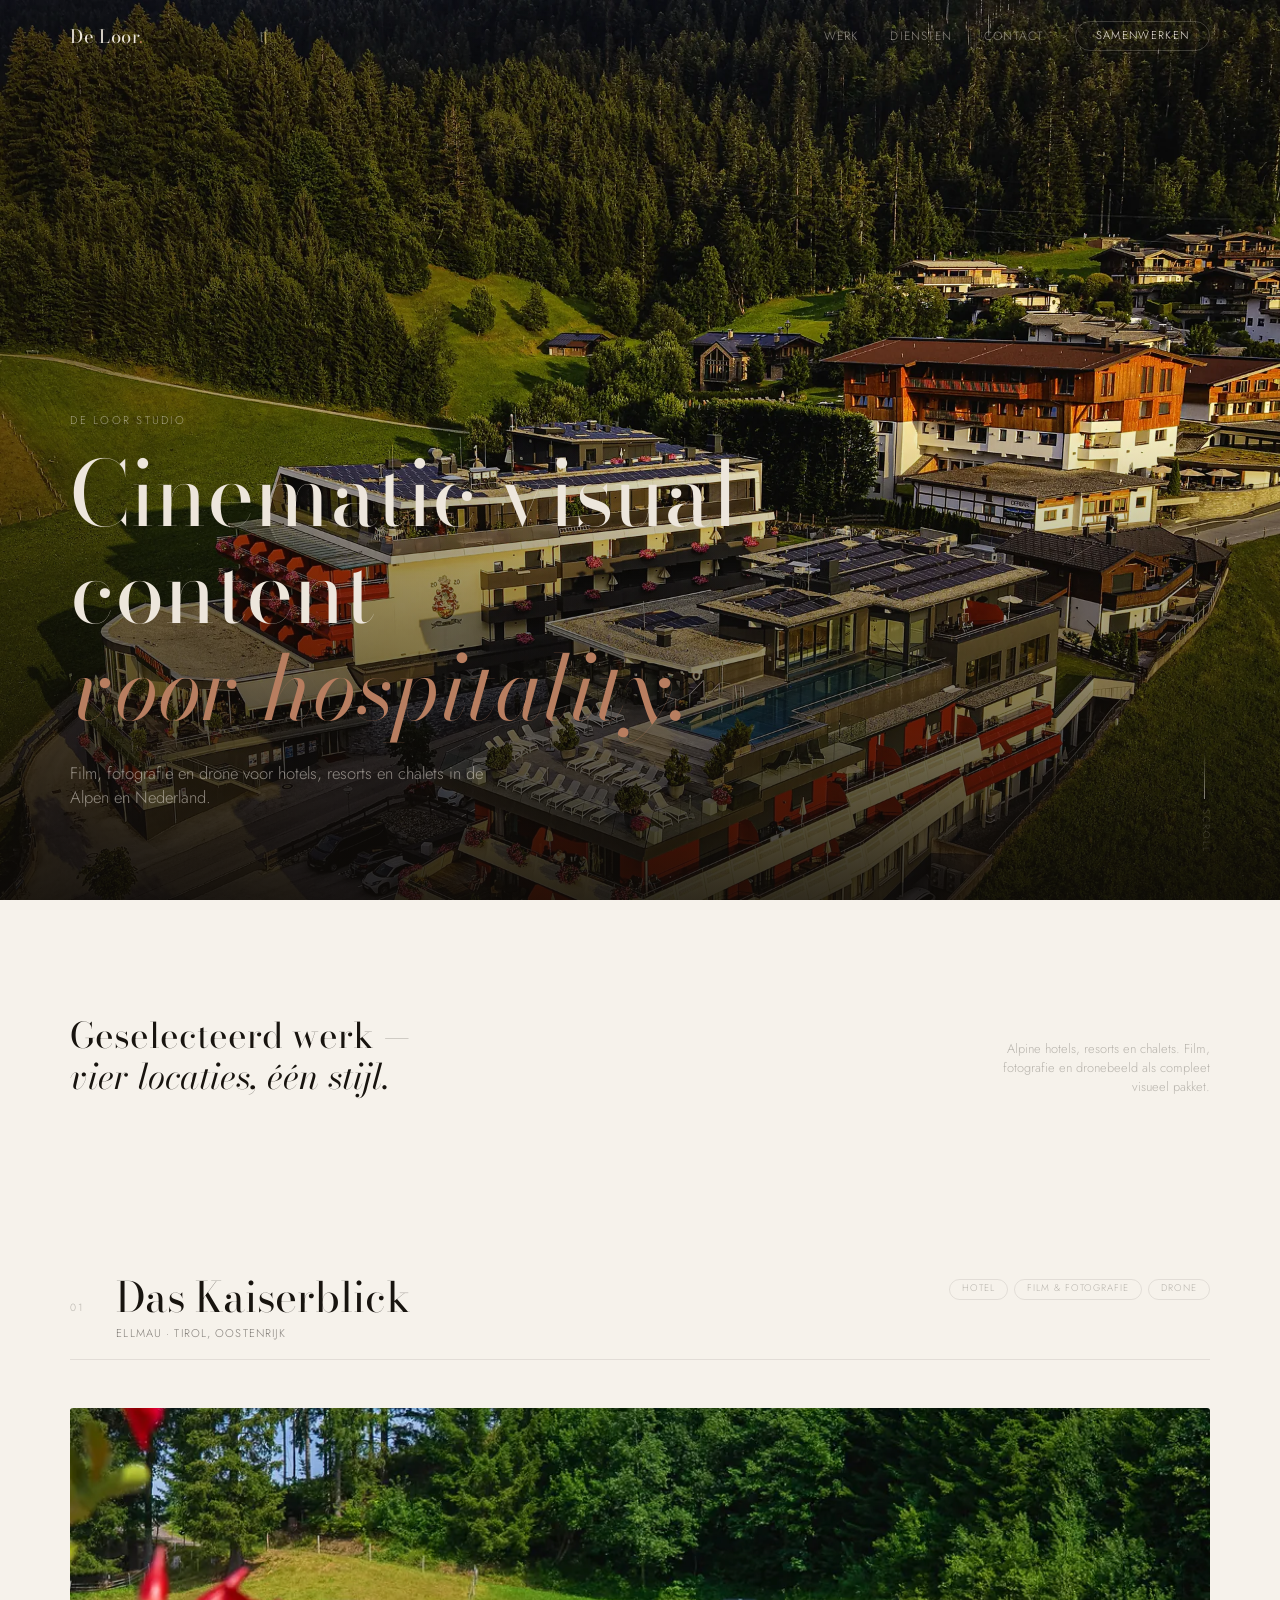
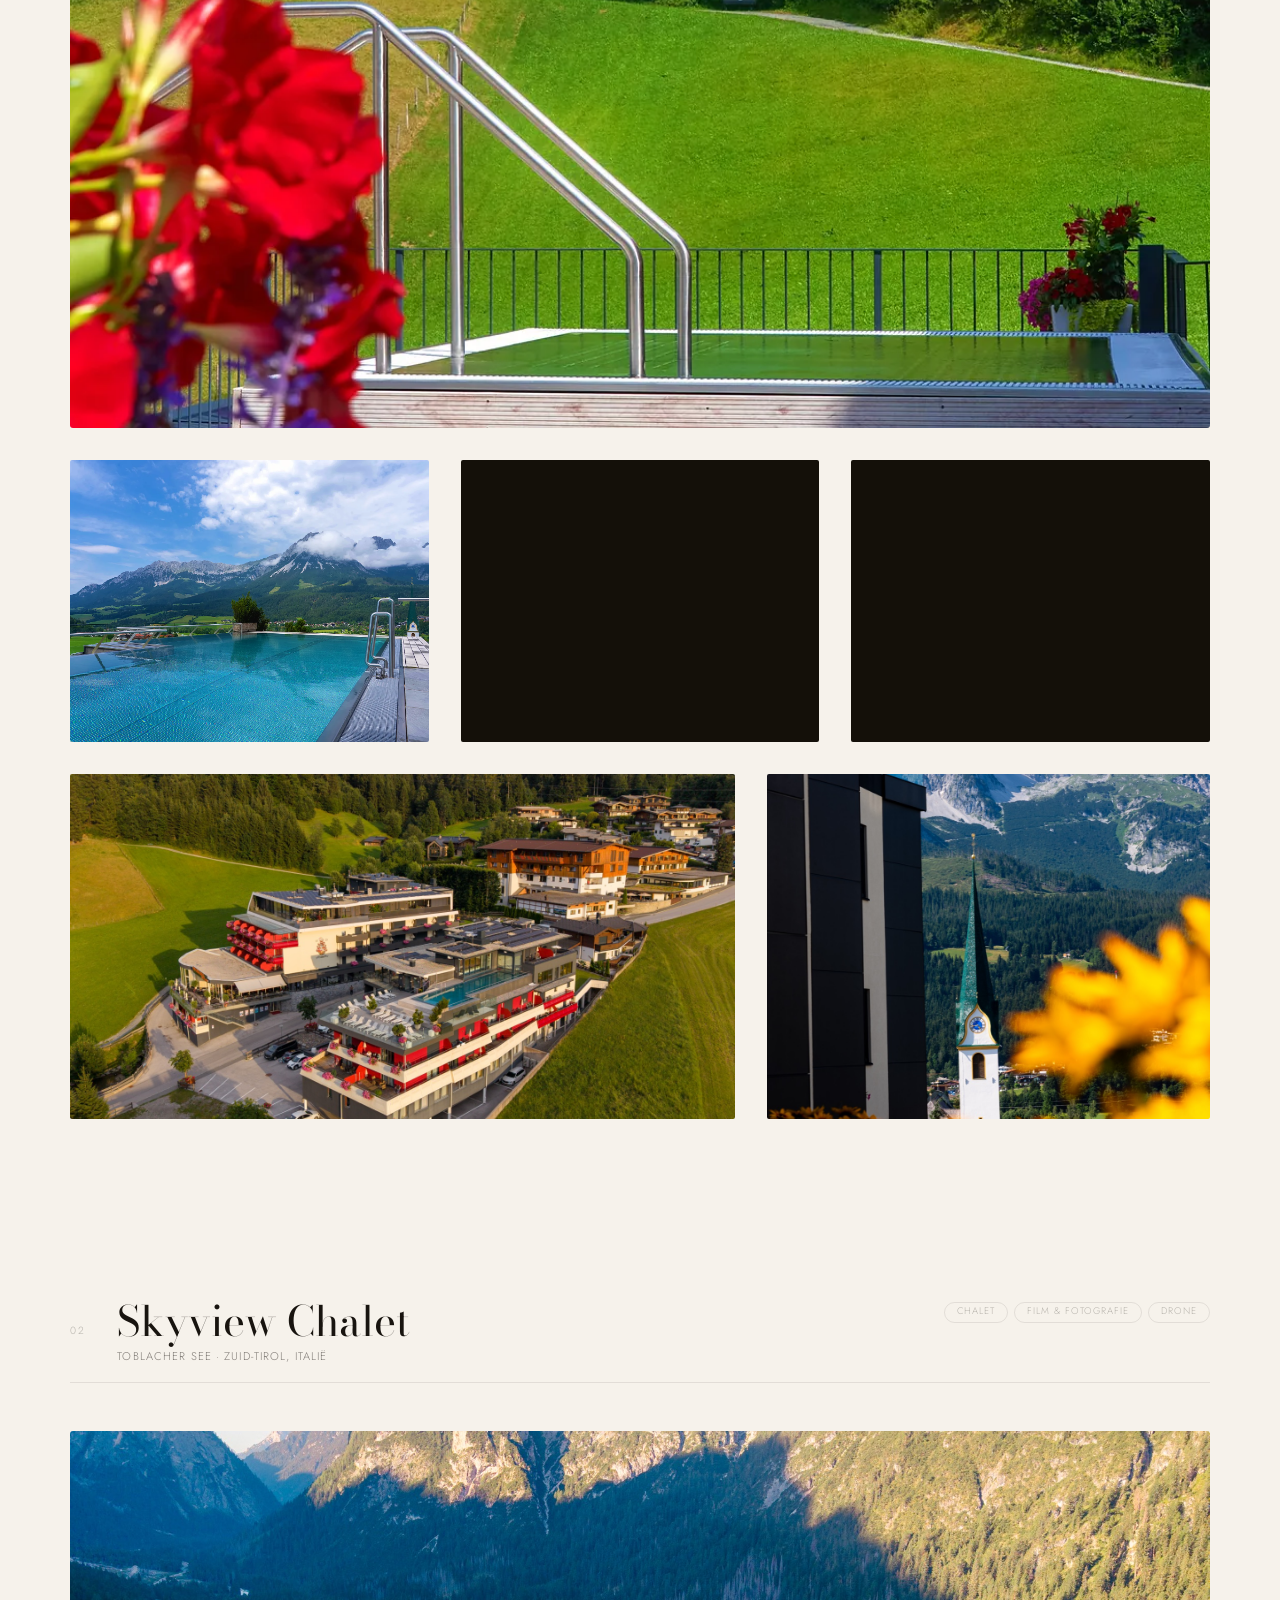
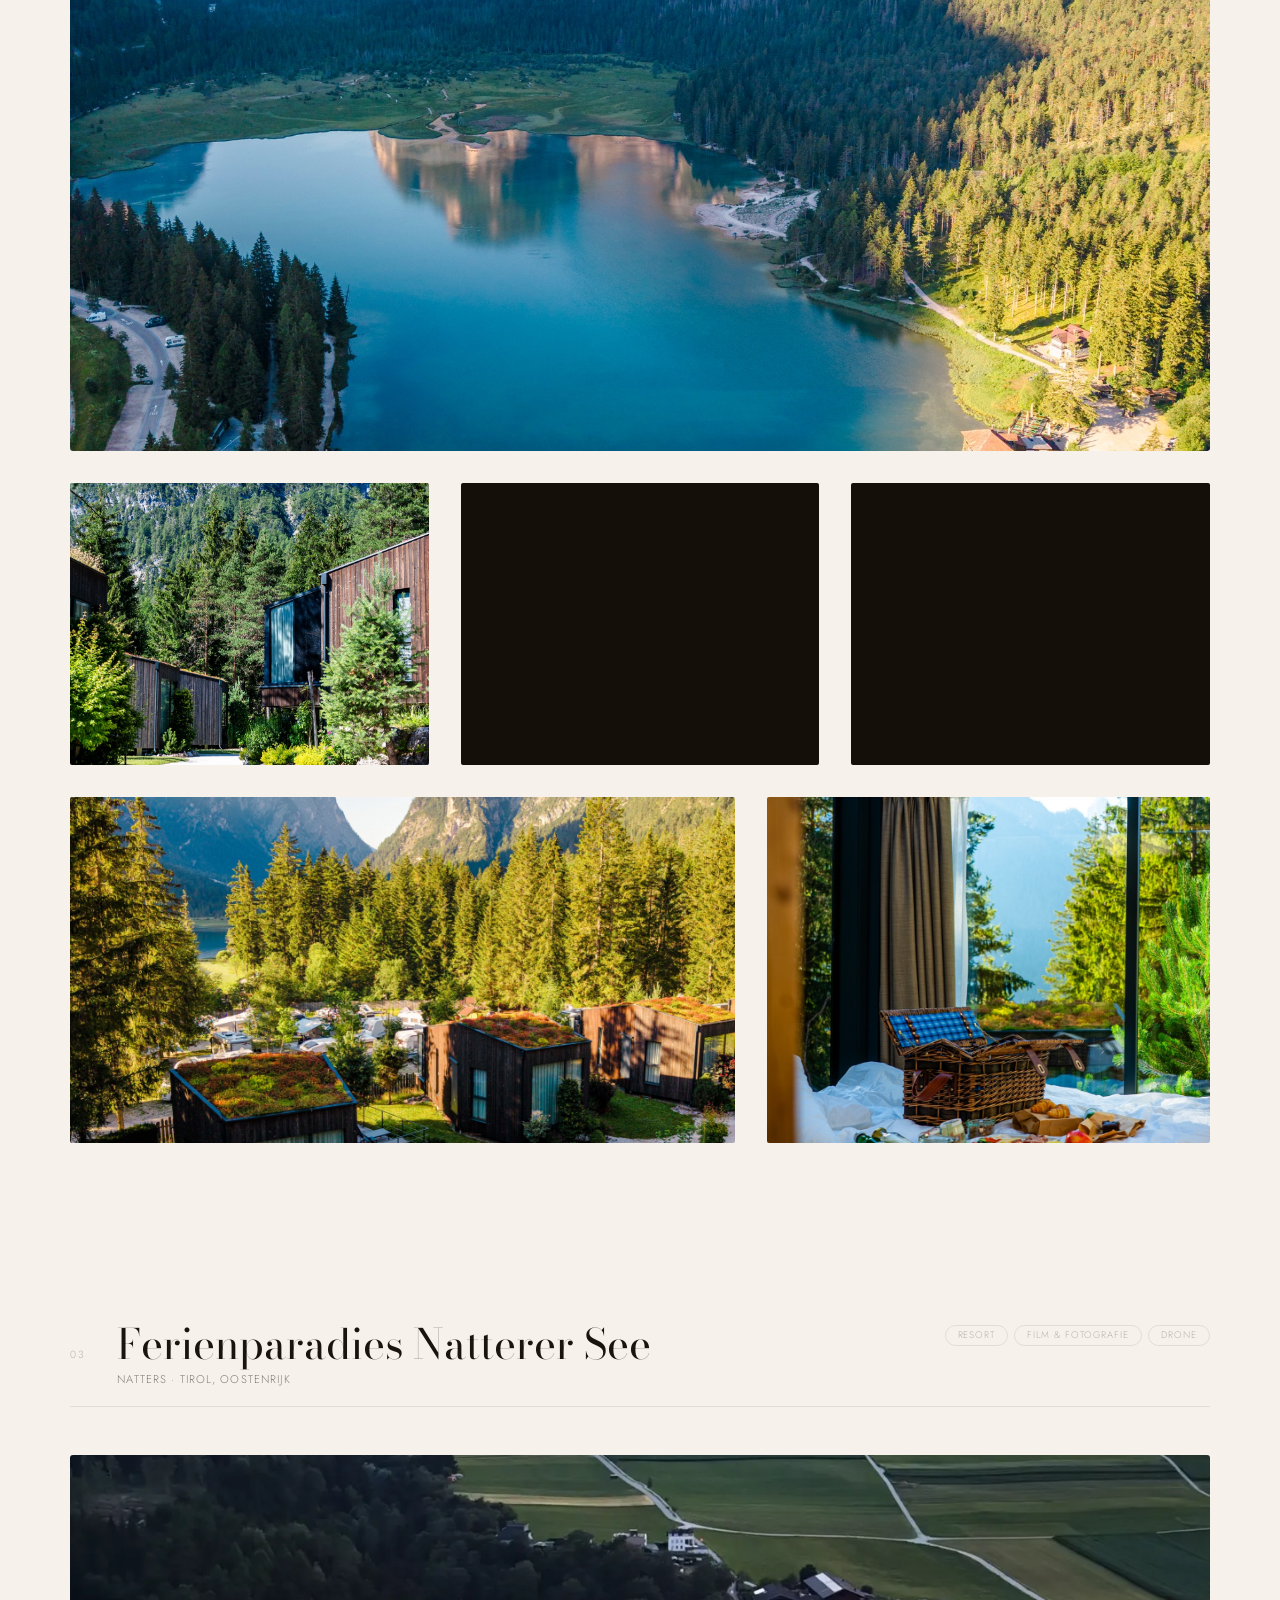
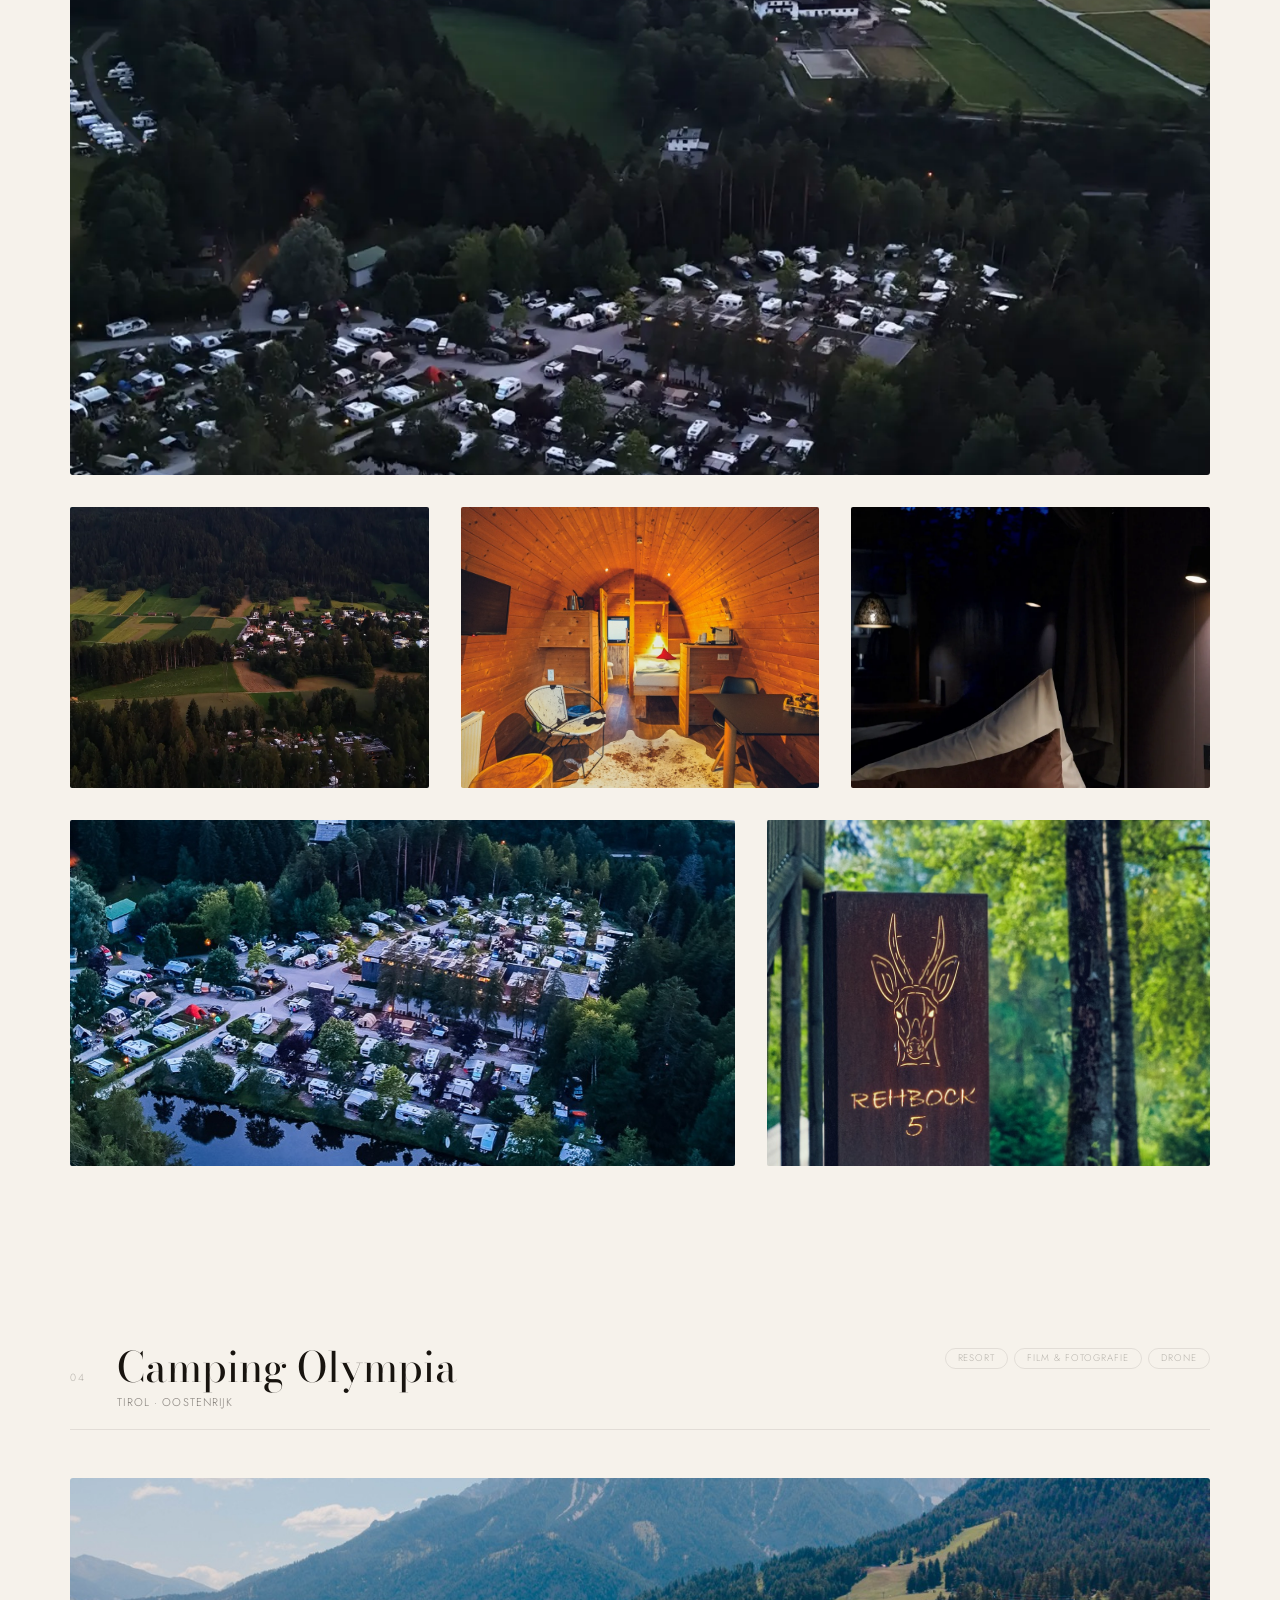
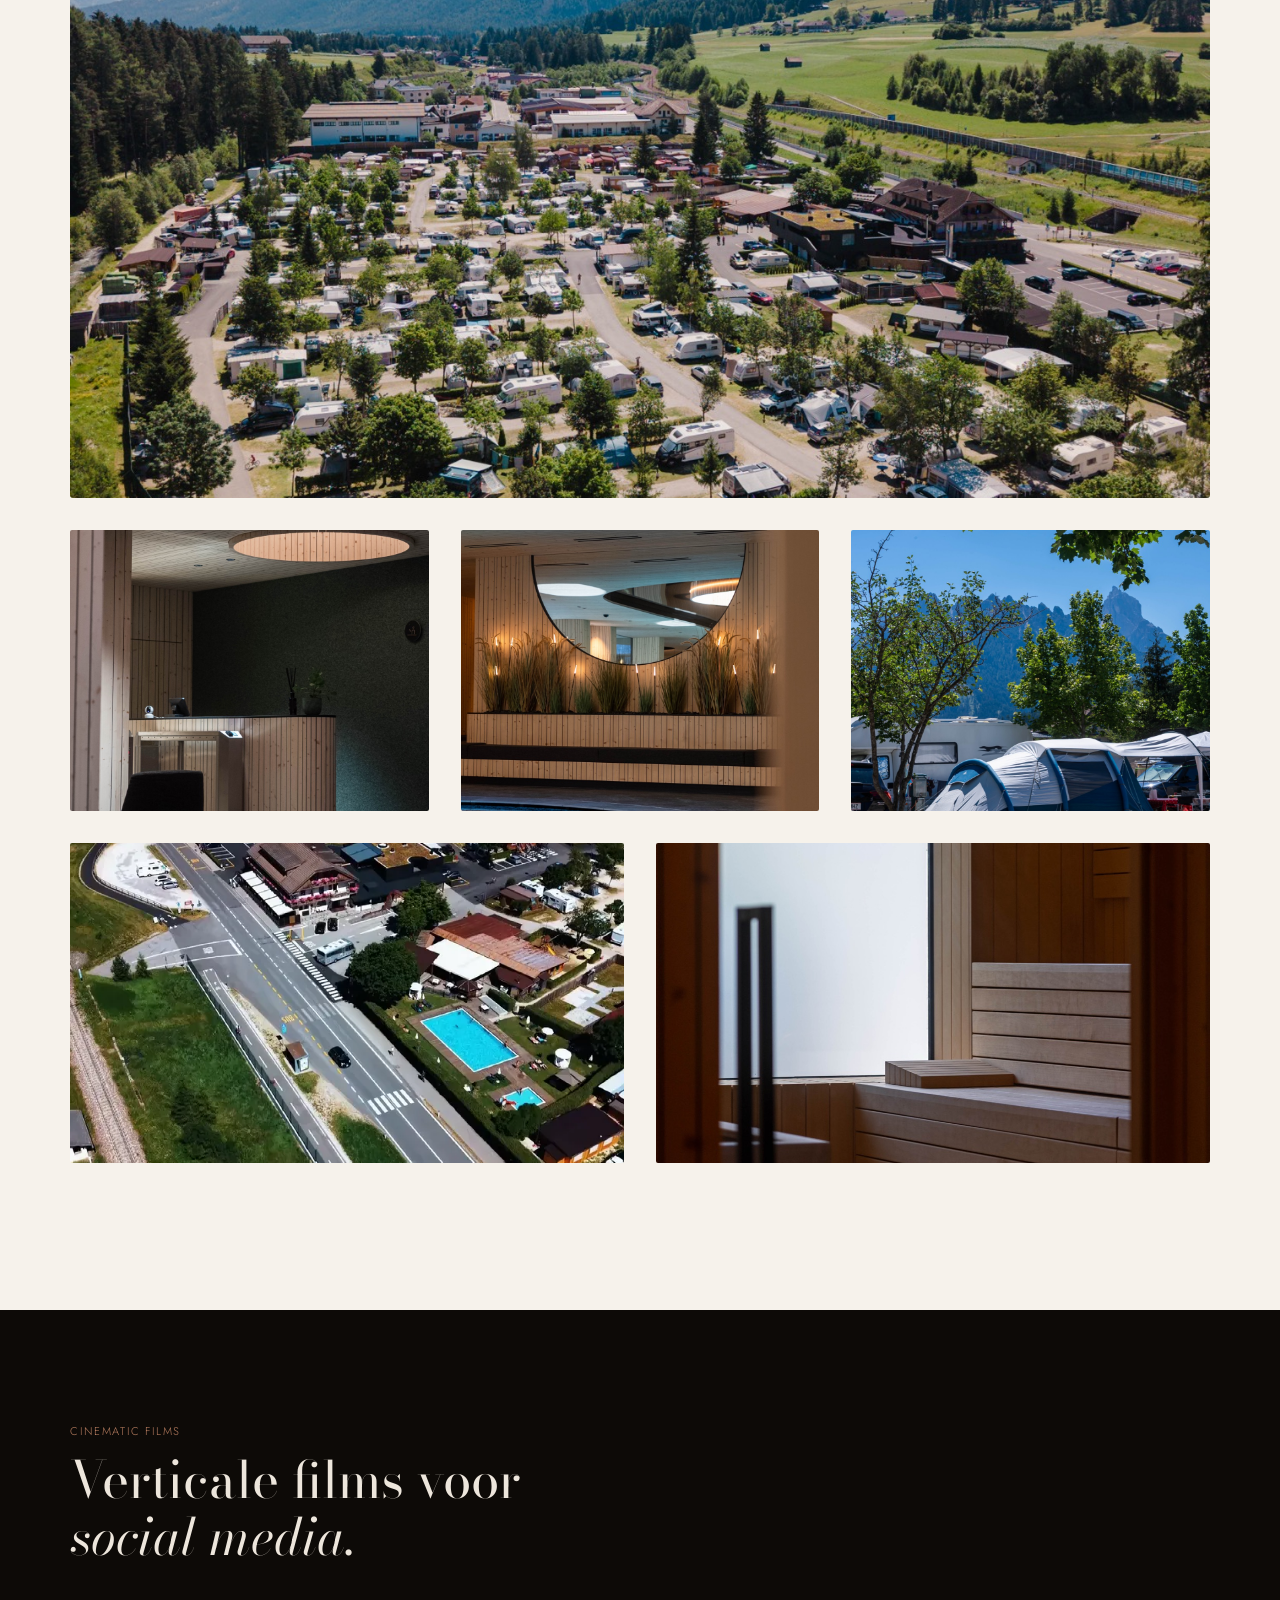
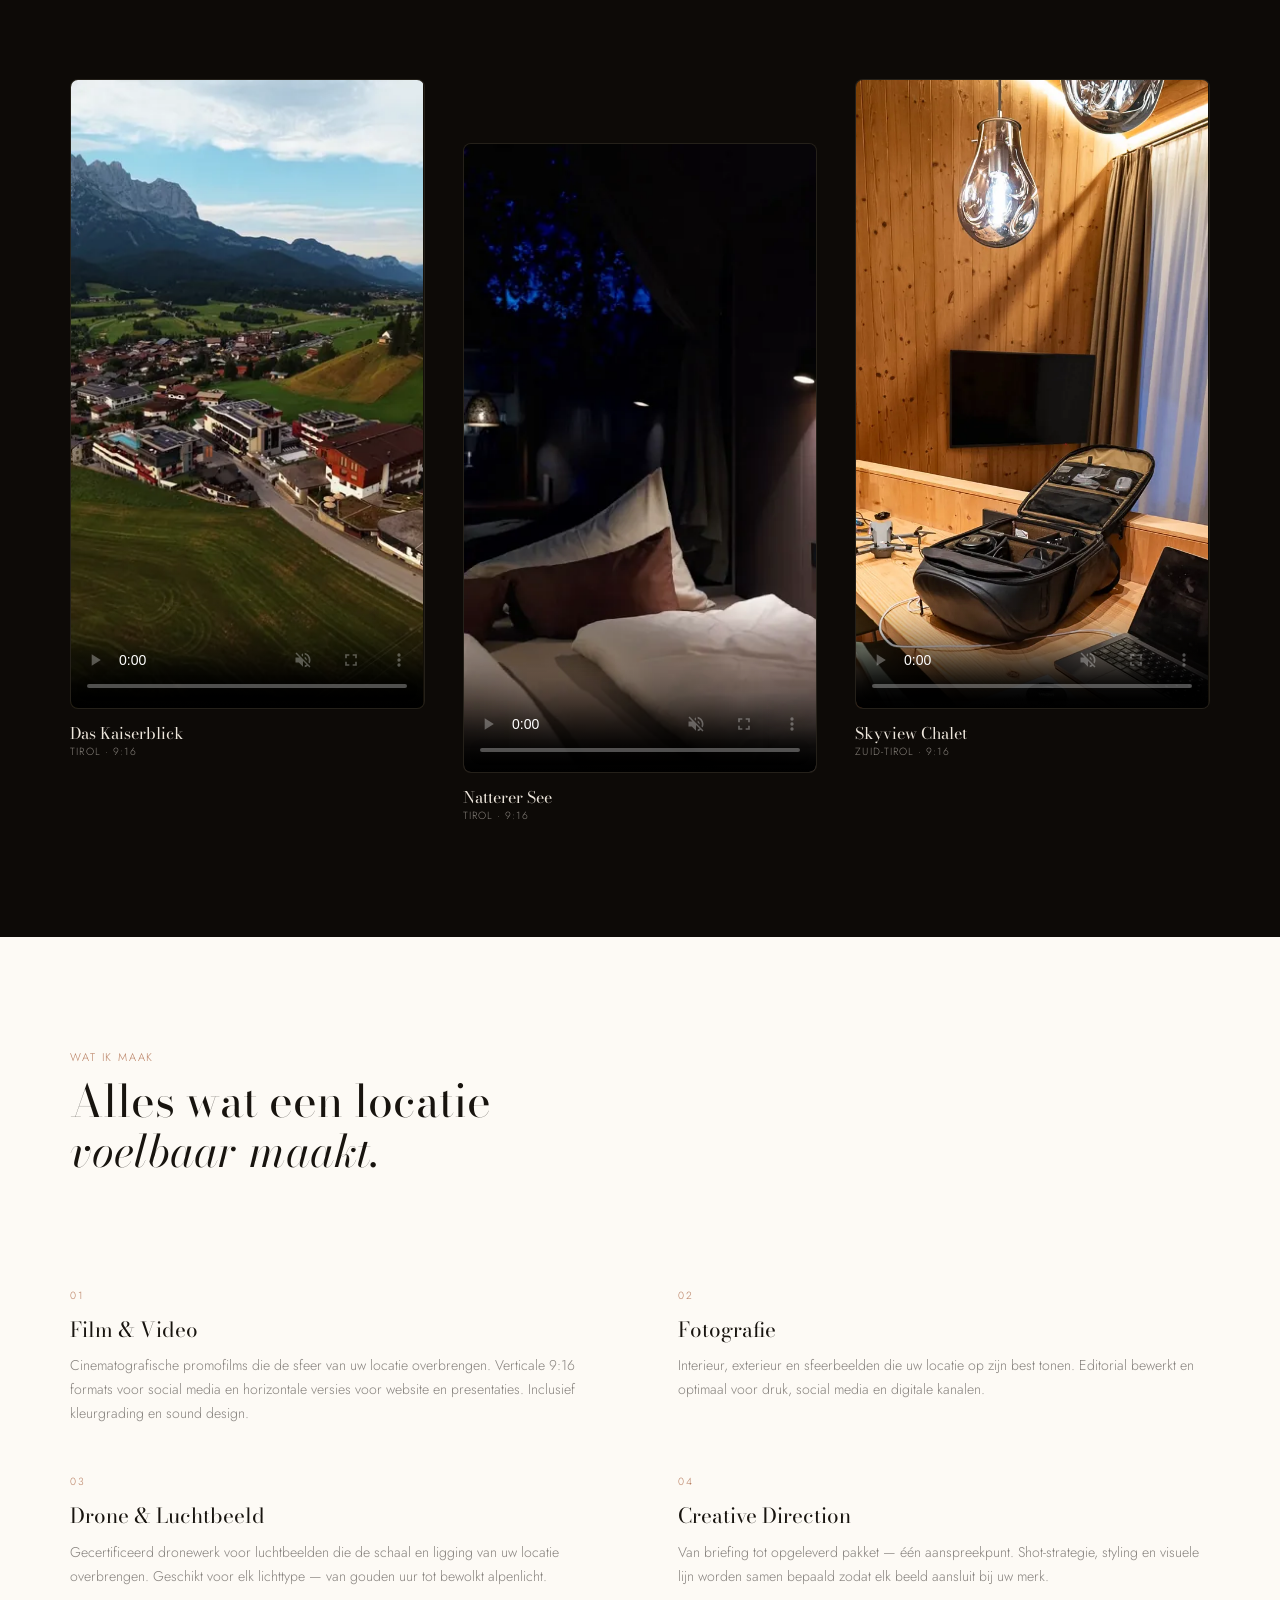
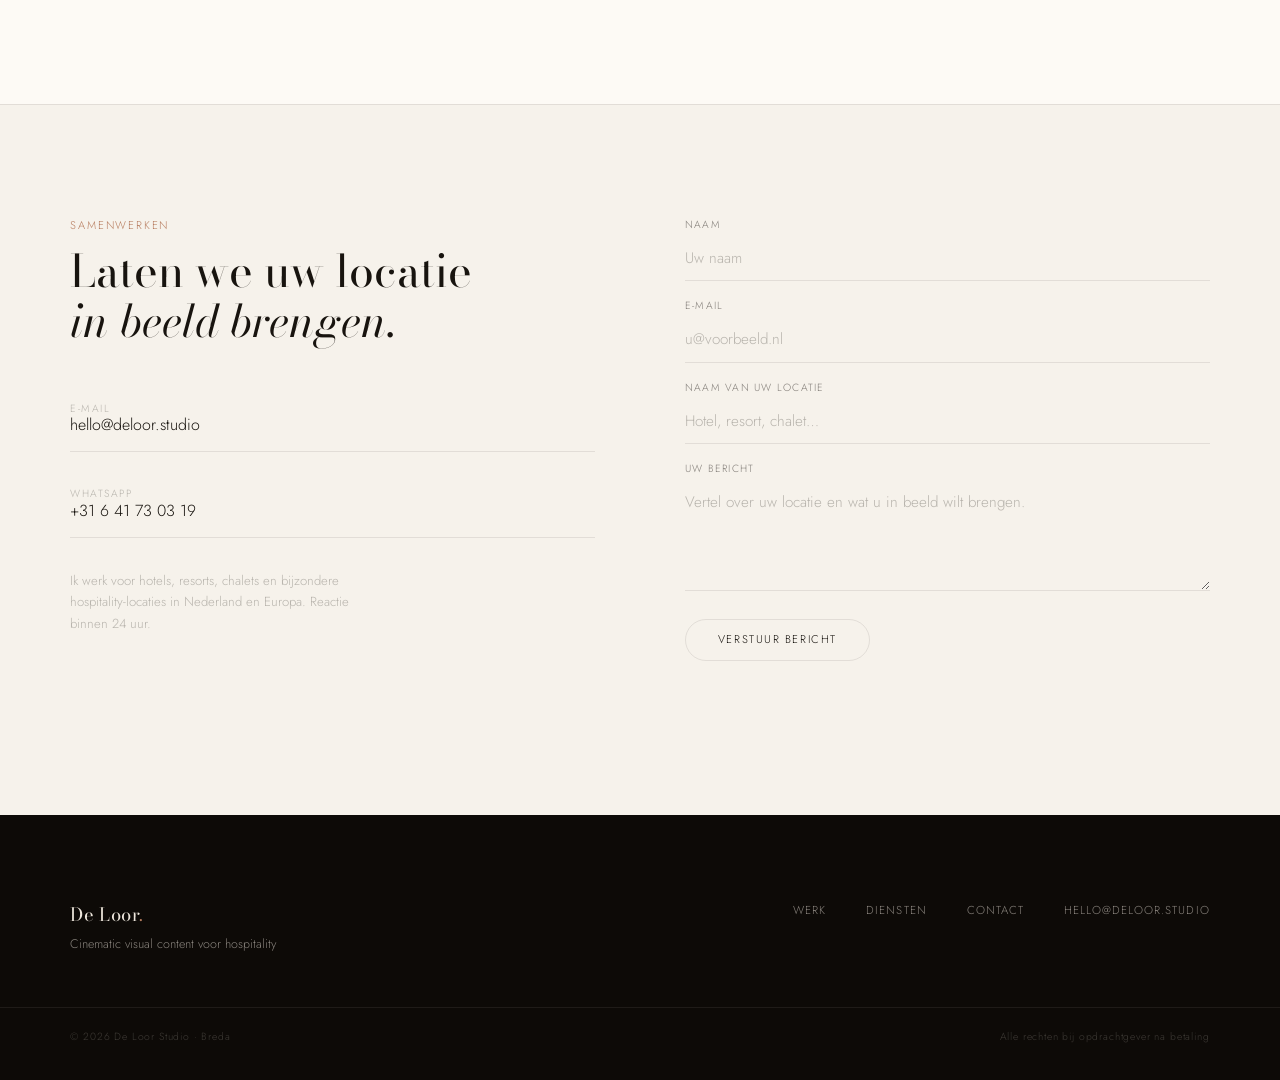
==== index.html @ 495a7720 "Redesign: licht editorial portfolio met volledig beeldmateriaal - Nieuw licht/luchtig kleurpalet: wa" ====
<!DOCTYPE html>
<html lang="nl">
<head>
<meta charset="utf-8">
<meta name="viewport" content="width=device-width, initial-scale=1">
<title>De Loor Studio — Cinematic visual content voor hospitality</title>
<meta name="description" content="Film, fotografie en drone voor hotels, resorts en chalets in de Alpen en Nederland. Cinematic storytelling die gasten voelen waarom ze moeten komen.">
<link rel="canonical" href="https://deloor.studio/">
<meta name="theme-color" content="#0D0A07">

<meta property="og:type" content="website">
<meta property="og:title" content="De Loor Studio — Cinematic visual content voor hospitality">
<meta property="og:description" content="Film, fotografie en drone die gasten voelen waarom ze moeten komen. Hotels, resorts en chalets.">
<meta property="og:url" content="https://deloor.studio/">
<meta property="og:image" content="https://deloor.studio/assets/img/kaiserblick-aerial.webp">

<link rel="icon" href="data:image/svg+xml,%3Csvg xmlns='http://www.w3.org/2000/svg' viewBox='0 0 32 32'%3E%3Crect width='32' height='32' fill='%230D0A07'/%3E%3Ctext x='15' y='23' font-family='Georgia,serif' font-size='20' fill='%23EDE6DC' text-anchor='middle'%3ED%3C/text%3E%3Ccircle cx='24' cy='23' r='2.5' fill='%23B87E60'/%3E%3C/svg%3E">

<link rel="preconnect" href="https://fonts.googleapis.com">
<link rel="preconnect" href="https://fonts.gstatic.com" crossorigin>
<link href="https://fonts.googleapis.com/css2?family=Bodoni+Moda:ital,opsz,wght@0,6..96,400;1,6..96,400&family=Jost:wght@300;400&display=swap" rel="stylesheet">
<link rel="stylesheet" href="styles.css">

<script type="application/ld+json">
{
  "@context": "https://schema.org",
  "@type": "ProfessionalService",
  "name": "De Loor Studio",
  "description": "Cinematic visual content voor hotels, resorts en chalets. Film, fotografie en drone.",
  "url": "https://deloor.studio/",
  "email": "hello@deloor.studio",
  "telephone": "+31641730319",
  "founder": { "@type": "Person", "name": "Rik Lammerts" },
  "address": { "@type": "PostalAddress", "addressLocality": "Breda", "addressCountry": "NL" },
  "areaServed": ["Nederland", "Europa"]
}
</script>
</head>
<body>

<!-- NAV -->
<header class="nav" id="nav">
  <div class="nav-inner">
    <a class="nav-brand" href="/">De Loor<span class="dot">.</span></a>
    <nav class="nav-links" aria-label="Navigatie">
      <a href="#werk">Werk</a>
      <a href="#diensten">Diensten</a>
      <a href="#contact">Contact</a>
    </nav>
    <a class="nav-cta" href="#contact">Samenwerken</a>
    <button class="nav-toggle" id="nav-toggle" type="button"
            aria-expanded="false" aria-controls="menu" aria-label="Menu openen">
      <span></span><span></span>
    </button>
  </div>
</header>

<div class="menu" id="menu" hidden>
  <nav aria-label="Mobiel menu">
    <a href="#werk">Werk</a>
    <a href="#diensten">Diensten</a>
    <a href="#contact">Contact</a>
    <a href="mailto:hello@deloor.studio">hello@deloor.studio</a>
  </nav>
</div>

<main>

<!-- ═══════════════════════════════ HERO ═══════════════════════════════ -->
<section class="hero">
  <div class="hero-bg">
    <img src="assets/img/kaiserblick-aerial.webp"
         width="2400" height="1350"
         fetchpriority="high" decoding="async"
         alt="Luchtopname van Das Kaiserblick hotel in het Tiroolse berglandschap bij gouden uur">
  </div>
  <div class="hero-inner">
    <p class="hero-label">De Loor Studio</p>
    <h1 class="hero-h">Cinematic visual content<br><em>voor hospitality.</em></h1>
    <p class="hero-sub">Film, fotografie en drone voor hotels, resorts en chalets in de Alpen en Nederland.</p>
  </div>
  <div class="hero-scroll" aria-hidden="true">
    <span class="hero-scroll-line"></span>
    <span class="hero-scroll-label">Scroll</span>
  </div>
</section>

<!-- ═══════════════════════════════ WERK ═══════════════════════════════ -->
<section class="work" id="werk" aria-label="Geselecteerd werk">

  <div class="work-intro" data-reveal>
    <h2 class="work-intro-title">Geselecteerd werk —<br><em>vier locaties, één stijl.</em></h2>
    <p class="work-intro-note">Alpine hotels, resorts en chalets. Film, fotografie en dronebeeld als compleet visueel pakket.</p>
  </div>

  <!-- ── 01 DAS KAISERBLICK ─────────────────────────────── -->
  <article class="project" data-reveal>
    <header class="proj-header">
      <span class="proj-num" aria-hidden="true">01</span>
      <div class="proj-title">
        <h2 class="proj-name">Das Kaiserblick</h2>
        <p class="proj-where">Ellmau · Tirol, Oostenrijk</p>
      </div>
      <ul class="proj-tags" aria-label="Diensten">
        <li>Hotel</li>
        <li>Film &amp; fotografie</li>
        <li>Drone</li>
      </ul>
    </header>

    <!-- Hoofdafbeelding -->
    <div class="proj-hero">
      <img src="assets/img/kaiserblick-terrace.webp"
           width="1600" height="1067" loading="lazy" decoding="async"
           alt="Zonsondergangterras van Das Kaiserblick met uitzicht op het Tiroolse dal">
    </div>

    <!-- Galerij rij 1 — drie kolommen -->
    <div class="proj-gallery proj-gallery--three">
      <div class="proj-gal-item">
        <img src="assets/img/kaiserblick-skypool.webp" width="600" height="400"
             loading="lazy" decoding="async" alt="Skypool Das Kaiserblick">
      </div>
      <div class="proj-gal-item">
        <img src="assets/img/kaiserblick-suite.webp" width="600" height="400"
             loading="lazy" decoding="async" alt="Suite Das Kaiserblick">
      </div>
      <div class="proj-gal-item">
        <img src="assets/img/kaiserblick-a20.jpg" width="1600" height="1067"
             loading="lazy" decoding="async" alt="Interieur Das Kaiserblick">
      </div>
    </div>

    <!-- Galerij rij 2 — breed + smal -->
    <div class="proj-gallery proj-gallery--duo">
      <div class="proj-gal-item">
        <img src="assets/img/kaiserblick-drone-1.jpg" width="2000" height="1333"
             loading="lazy" decoding="async" alt="Luchtopname Das Kaiserblick vanuit de drone">
      </div>
      <div class="proj-gal-item">
        <img src="assets/img/kaiserblick-a25.jpg" width="1600" height="1067"
             loading="lazy" decoding="async" alt="Detail Das Kaiserblick">
      </div>
    </div>
  </article>

  <!-- ── 02 SKYVIEW CHALET ──────────────────────────────── -->
  <article class="project" data-reveal style="--delay:60ms">
    <header class="proj-header">
      <span class="proj-num" aria-hidden="true">02</span>
      <div class="proj-title">
        <h2 class="proj-name">Skyview Chalet</h2>
        <p class="proj-where">Toblacher See · Zuid-Tirol, Italië</p>
      </div>
      <ul class="proj-tags" aria-label="Diensten">
        <li>Chalet</li>
        <li>Film &amp; fotografie</li>
        <li>Drone</li>
      </ul>
    </header>

    <!-- Hoofdafbeelding -->
    <div class="proj-hero">
      <img src="assets/img/skyview-aerial.jpg"
           width="2400" height="1350" loading="lazy" decoding="async"
           alt="Luchtopname van Skyview Chalet hoog boven het Toblacher See, Zuid-Tirol">
    </div>

    <!-- Galerij rij 1 — drie kolommen -->
    <div class="proj-gallery proj-gallery--three">
      <div class="proj-gal-item">
        <img src="assets/img/skyview-interior.jpg" width="1600" height="1067"
             loading="lazy" decoding="async" alt="Interieur Skyview Chalet">
      </div>
      <div class="proj-gal-item">
        <img src="assets/img/skyview-a7.jpg" width="1600" height="1067"
             loading="lazy" decoding="async" alt="Skyview Chalet detail">
      </div>
      <div class="proj-gal-item">
        <img src="assets/img/skyview-a9.jpg" width="1600" height="1067"
             loading="lazy" decoding="async" alt="Skyview Chalet sfeer">
      </div>
    </div>

    <!-- Galerij rij 2 — breed + smal -->
    <div class="proj-gallery proj-gallery--duo">
      <div class="proj-gal-item">
        <img src="assets/img/skyview-drone-2.jpg" width="2000" height="1333"
             loading="lazy" decoding="async" alt="Droneshot Skyview Chalet omgeving">
      </div>
      <div class="proj-gal-item">
        <img src="assets/img/skyview-a22.jpg" width="1600" height="1067"
             loading="lazy" decoding="async" alt="Skyview Chalet exterieur detail">
      </div>
    </div>
  </article>

  <!-- ── 03 FERIENPARADIES NATTERER SEE ────────────────── -->
  <article class="project" data-reveal style="--delay:60ms">
    <header class="proj-header">
      <span class="proj-num" aria-hidden="true">03</span>
      <div class="proj-title">
        <h2 class="proj-name">Ferienparadies Natterer See</h2>
        <p class="proj-where">Natters · Tirol, Oostenrijk</p>
      </div>
      <ul class="proj-tags" aria-label="Diensten">
        <li>Resort</li>
        <li>Film &amp; fotografie</li>
        <li>Drone</li>
      </ul>
    </header>

    <!-- Hoofdafbeelding -->
    <div class="proj-hero">
      <img src="assets/img/natterersee-lake-wide.webp"
           width="1600" height="900" loading="lazy" decoding="async"
           alt="Ferienparadies Natterer See — breed panorama van het Alpenmeer in Tirol">
    </div>

    <!-- Galerij rij 1 — drie kolommen -->
    <div class="proj-gallery proj-gallery--three">
      <div class="proj-gal-item">
        <img src="assets/img/natterersee-lodges.webp" width="600" height="400"
             loading="lazy" decoding="async" alt="Lodges Natterer See">
      </div>
      <div class="proj-gal-item">
        <img src="assets/img/fpns-a3.jpg" width="1600" height="1067"
             loading="lazy" decoding="async" alt="Natterer See omgeving">
      </div>
      <div class="proj-gal-item">
        <img src="assets/img/natterersee-koi.webp" width="600" height="400"
             loading="lazy" decoding="async" alt="Koi lodge Natterer See">
      </div>
    </div>

    <!-- Galerij rij 2 — breed + smal -->
    <div class="proj-gallery proj-gallery--duo">
      <div class="proj-gal-item">
        <img src="assets/img/fpns-drone.jpg" width="1800" height="1200"
             loading="lazy" decoding="async" alt="Luchtopname Ferienparadies Natterer See">
      </div>
      <div class="proj-gal-item">
        <img src="assets/img/fpns-a2.jpg" width="1600" height="1067"
             loading="lazy" decoding="async" alt="Natterer See sfeer">
      </div>
    </div>
  </article>

  <!-- ── 04 CAMPING OLYMPIA ─────────────────────────────── -->
  <article class="project" data-reveal style="--delay:60ms">
    <header class="proj-header">
      <span class="proj-num" aria-hidden="true">04</span>
      <div class="proj-title">
        <h2 class="proj-name">Camping Olympia</h2>
        <p class="proj-where">Tirol · Oostenrijk</p>
      </div>
      <ul class="proj-tags" aria-label="Diensten">
        <li>Resort</li>
        <li>Film &amp; fotografie</li>
        <li>Drone</li>
      </ul>
    </header>

    <!-- Hoofdafbeelding -->
    <div class="proj-hero">
      <img src="assets/img/olympia-drone.jpg"
           width="1800" height="1200" loading="lazy" decoding="async"
           alt="Luchtopname van Camping Olympia resort in de Tiroolse Alpen">
    </div>

    <!-- Galerij rij 1 — drie kolommen -->
    <div class="proj-gallery proj-gallery--three">
      <div class="proj-gal-item">
        <img src="assets/img/olympia-wellness.jpg" width="1600" height="1067"
             loading="lazy" decoding="async" alt="Wellnessfaciliteiten Camping Olympia">
      </div>
      <div class="proj-gal-item">
        <img src="assets/img/olympia-a4.jpg" width="1600" height="1067"
             loading="lazy" decoding="async" alt="Camping Olympia sfeer">
      </div>
      <div class="proj-gal-item">
        <img src="assets/img/olympia-grounds.jpg" width="1600" height="1067"
             loading="lazy" decoding="async" alt="Camping Olympia terrein">
      </div>
    </div>

    <!-- Galerij rij 2 — gelijk paar -->
    <div class="proj-gallery proj-gallery--pair">
      <div class="proj-gal-item">
        <img src="assets/img/olympia-aerial.webp" width="720" height="1080"
             loading="lazy" decoding="async"
             alt="Verticale luchtopname Camping Olympia resort vanuit de drone">
      </div>
      <div class="proj-gal-item">
        <img src="assets/img/olympia-a9.jpg" width="1600" height="1067"
             loading="lazy" decoding="async" alt="Camping Olympia detail">
      </div>
    </div>
  </article>

</section>

<!-- ═══════════════════════════════ FILMS ══════════════════════════════ -->
<section class="films" aria-labelledby="films-h">
  <div class="films-inner">
    <div class="films-head" data-reveal>
      <span class="eyebrow">Cinematic films</span>
      <h2 id="films-h" class="films-title">Verticale films voor<br><em>social media.</em></h2>
    </div>
    <div class="films-grid">

      <!-- Kaiserblick -->
      <figure class="film" data-reveal>
        <div class="film-frame">
          <video muted loop playsinline preload="none" data-autoplay
                 poster="assets/img/poster-kaiserblick.webp"
                 aria-label="Promofilm Das Kaiserblick hotel Tirol">
            <source src="assets/video/kaiserblick-loop.mp4" type="video/mp4">
          </video>
        </div>
        <figcaption>
          <span class="film-name">Das Kaiserblick</span>
          <span class="film-spec">Tirol · 9:16</span>
        </figcaption>
      </figure>

      <!-- Natterer See -->
      <figure class="film film--offset" data-reveal style="--delay:100ms">
        <div class="film-frame">
          <video muted loop playsinline preload="none" data-autoplay
                 poster="assets/img/poster-natterersee.webp"
                 aria-label="Promofilm Ferienparadies Natterer See">
            <source src="assets/video/natterersee-loop.mp4" type="video/mp4">
          </video>
        </div>
        <figcaption>
          <span class="film-name">Natterer See</span>
          <span class="film-spec">Tirol · 9:16</span>
        </figcaption>
      </figure>

      <!-- Skyview Chalet — video -->
      <figure class="film" data-reveal style="--delay:200ms">
        <div class="film-frame">
          <video muted loop playsinline preload="none" data-autoplay
                 poster="assets/img/skyview-chalet.webp"
                 aria-label="Promofilm Skyview Chalet Zuid-Tirol">
            <source src="assets/video/skyview-chalet.mp4" type="video/mp4">
            <!-- Fallback: static image -->
            <img src="assets/img/skyview-chalet.webp" width="900" height="1600"
                 alt="Skyview Chalet — promofilm">
          </video>
        </div>
        <figcaption>
          <span class="film-name">Skyview Chalet</span>
          <span class="film-spec">Zuid-Tirol · 9:16</span>
        </figcaption>
      </figure>

    </div>
  </div>
</section>

<!-- ═════════════════════════════ DIENSTEN ═════════════════════════════ -->
<section class="services" id="diensten" aria-labelledby="services-h">
  <div class="services-inner">
    <div class="services-head" data-reveal>
      <span class="eyebrow">Wat ik maak</span>
      <h2 id="services-h" class="services-title">Alles wat een locatie<br><em>voelbaar maakt.</em></h2>
    </div>
    <div class="services-grid">
      <div class="service" data-reveal>
        <span class="service-n" aria-hidden="true">01</span>
        <h3>Film &amp; Video</h3>
        <p>Cinematografische promofilms die de sfeer van uw locatie overbrengen. Verticale 9:16 formats voor social media en horizontale versies voor website en presentaties. Inclusief kleurgrading en sound design.</p>
      </div>
      <div class="service" data-reveal style="--delay:80ms">
        <span class="service-n" aria-hidden="true">02</span>
        <h3>Fotografie</h3>
        <p>Interieur, exterieur en sfeerbeelden die uw locatie op zijn best tonen. Editorial bewerkt en optimaal voor druk, social media en digitale kanalen.</p>
      </div>
      <div class="service" data-reveal style="--delay:160ms">
        <span class="service-n" aria-hidden="true">03</span>
        <h3>Drone &amp; Luchtbeeld</h3>
        <p>Gecertificeerd dronewerk voor luchtbeelden die de schaal en ligging van uw locatie overbrengen. Geschikt voor elk lichttype — van gouden uur tot bewolkt alpenlicht.</p>
      </div>
      <div class="service" data-reveal style="--delay:240ms">
        <span class="service-n" aria-hidden="true">04</span>
        <h3>Creative Direction</h3>
        <p>Van briefing tot opgeleverd pakket — één aanspreekpunt. Shot-strategie, styling en visuele lijn worden samen bepaald zodat elk beeld aansluit bij uw merk.</p>
      </div>
    </div>
  </div>
</section>

<!-- ═══════════════════════════════ CONTACT ════════════════════════════ -->
<section class="contact" id="contact" aria-labelledby="contact-h">
  <div class="contact-inner">

    <div class="contact-left" data-reveal>
      <span class="eyebrow">Samenwerken</span>
      <h2 id="contact-h" class="contact-title">Laten we uw locatie<br><em>in beeld brengen.</em></h2>
      <div class="contact-channels">
        <a href="mailto:hello@deloor.studio" class="contact-link">
          <span class="contact-link-label">E-mail</span>
          <span class="contact-link-val">hello@deloor.studio</span>
        </a>
        <a href="https://wa.me/31641730319" rel="noopener" class="contact-link">
          <span class="contact-link-label">WhatsApp</span>
          <span class="contact-link-val">+31 6 41 73 03 19</span>
        </a>
      </div>
      <p class="contact-note">Ik werk voor hotels, resorts, chalets en bijzondere hospitality-locaties in Nederland en Europa. Reactie binnen 24 uur.</p>
    </div>

    <div class="contact-right" data-reveal style="--delay:100ms">
      <form class="form" id="contact-form"
            action="https://formspree.io/f/xzdqoegp" method="POST">
        <div class="field">
          <label for="f-name">Naam</label>
          <input id="f-name" name="name" type="text" autocomplete="name"
                 placeholder="Uw naam" required>
        </div>
        <div class="field">
          <label for="f-email">E-mail</label>
          <input id="f-email" name="email" type="email" autocomplete="email"
                 placeholder="u@voorbeeld.nl" required>
        </div>
        <div class="field">
          <label for="f-venue">Naam van uw locatie</label>
          <input id="f-venue" name="venue" type="text"
                 placeholder="Hotel, resort, chalet…">
        </div>
        <div class="field">
          <label for="f-msg">Uw bericht</label>
          <textarea id="f-msg" name="message" rows="4"
                    placeholder="Vertel over uw locatie en wat u in beeld wilt brengen." required></textarea>
        </div>
        <input type="text" name="_gotcha" tabindex="-1" autocomplete="off" style="display:none">
        <button class="btn" type="submit">Verstuur bericht</button>
        <p class="form-status" id="form-status" role="status" aria-live="polite"></p>
      </form>
    </div>

  </div>
</section>

</main>

<!-- FOOTER -->
<footer class="footer">
  <div class="footer-inner">
    <div class="footer-brand">
      <a href="/" class="nav-brand footer-logo">De Loor<span class="dot">.</span></a>
      <p>Cinematic visual content voor hospitality</p>
    </div>
    <nav class="footer-nav" aria-label="Footer navigatie">
      <a href="#werk">Werk</a>
      <a href="#diensten">Diensten</a>
      <a href="#contact">Contact</a>
      <a href="mailto:hello@deloor.studio">hello@deloor.studio</a>
    </nav>
  </div>
  <div class="footer-bottom">
    <span>&copy; <span data-year></span> De Loor Studio · Breda</span>
    <span>Alle rechten bij opdrachtgever na betaling</span>
  </div>
</footer>

<script src="app.js" defer></script>
</body>
</html>
---- styles.css ----
/* ============================================================
   De Loor Studio — stijl
   Palet: warm perkament + diepe inkt. Nav + footer donker.
   Typografie: Bodoni Moda (serif display) + Jost (sans UI).
   ============================================================ */

/* ── Tokens ──────────────────────────────────────────────── */
:root {
  /* Licht palet (paginaachtergrond) */
  --bg:       #F6F2EB;   /* warm perkament */
  --bg-lift:  #FDFAF5;   /* bijna wit — afwisseling */
  --ink:      #18140F;   /* diepe warme inkt */
  --ink-mid:  rgba(24,20,15,.52);
  --ink-soft: rgba(24,20,15,.28);
  --rule:     rgba(24,20,15,.09);

  /* Donker palet (nav, footer, films-sectie) */
  --dark:     #0D0A07;
  --dark-alt: #141009;
  --cream:    #EDE6DC;   /* tekst op donkere achtergrond */
  --cream-mid:rgba(237,230,220,.55);
  --cream-soft:rgba(237,230,220,.22);
  --dark-rule:rgba(237,230,220,.08);

  /* Accent */
  --accent:   #B87E60;
  --accent-bg:rgba(184,126,96,.14);

  /* Typografie */
  --serif: 'Bodoni Moda', Georgia, serif;
  --sans:  'Jost', system-ui, sans-serif;

  /* Lay-out */
  --max:    1320px;
  --pad:    clamp(1.25rem, 5.5vw, 4.5rem);
  --nav-h:  72px;

  /* Sectiespacing */
  --gap-s:  clamp(1rem, 2.5vw, 2rem);
  --gap-m:  clamp(2rem, 5vw, 4rem);
  --gap-l:  clamp(4rem, 9vw, 8rem);
  --gap-xl: clamp(7rem, 14vw, 13rem);
}

/* ── Reset & basis ───────────────────────────────────────── */
*, *::before, *::after { box-sizing: border-box; margin: 0; padding: 0; }
html { scroll-behavior: smooth; }
body {
  background: var(--bg);
  color: var(--ink);
  font-family: var(--sans);
  font-size: clamp(.95rem, 1.4vw, 1.05rem);
  line-height: 1.65;
  -webkit-font-smoothing: antialiased;
  overflow-x: hidden;
}
img, video { display: block; max-width: 100%; }
a { color: inherit; text-decoration: none; }
ul, ol { list-style: none; }

/* ── Hulpklassen ─────────────────────────────────────────── */
.eyebrow {
  display: block;
  font: 300 .7rem/1 var(--sans);
  letter-spacing: .16em;
  text-transform: uppercase;
  color: var(--accent);
  margin-bottom: .9rem;
}

/* ── Reveal-animaties ────────────────────────────────────── */
[data-reveal] {
  opacity: 0;
  transform: translateY(28px);
  transition: opacity .7s ease, transform .7s ease;
  transition-delay: var(--delay, 0ms);
}
[data-reveal].is-in { opacity: 1; transform: none; }

/* ════════════════════════════════════════════════════════════
   NAV
   ════════════════════════════════════════════════════════════ */
.nav {
  position: fixed;
  inset: 0 0 auto;
  height: var(--nav-h);
  z-index: 100;
  transition: background .35s ease, backdrop-filter .35s ease;
}
.nav-inner {
  max-width: var(--max);
  margin: 0 auto;
  padding: 0 var(--pad);
  height: 100%;
  display: flex;
  align-items: center;
  gap: 2rem;
}
.nav-brand {
  font: 400 1.15rem/1 var(--serif);
  color: var(--cream);
  letter-spacing: .02em;
  flex-shrink: 0;
}
.dot { color: var(--accent); }
.nav-links {
  display: flex;
  gap: 2rem;
  margin-left: auto;
}
.nav-links a {
  font: 300 .75rem/1 var(--sans);
  letter-spacing: .1em;
  text-transform: uppercase;
  color: var(--cream-mid);
  transition: color .2s;
}
.nav-links a:hover { color: var(--cream); }
.nav-cta {
  font: 300 .7rem/1 var(--sans);
  letter-spacing: .12em;
  text-transform: uppercase;
  color: var(--cream);
  border: 1px solid var(--cream-soft);
  padding: .55rem 1.2rem;
  border-radius: 100px;
  transition: background .2s, border-color .2s;
}
.nav-cta:hover { background: var(--accent-bg); border-color: var(--accent); }
.nav-toggle {
  display: none;
  flex-direction: column;
  justify-content: center;
  gap: 5px;
  width: 36px; height: 36px;
  background: none; border: none;
  cursor: pointer;
  padding: 4px;
  margin-left: auto;
}
.nav-toggle span {
  display: block;
  width: 100%; height: 1px;
  background: var(--cream);
  transition: transform .3s, opacity .3s;
}
.nav.is-scrolled {
  background: rgba(13,10,7,.92);
  backdrop-filter: blur(14px);
}
/* Menu starts transparent — hero is dark */

/* Mobiel menu */
.menu {
  position: fixed;
  inset: 0;
  background: var(--dark);
  z-index: 99;
  display: flex;
  align-items: center;
  justify-content: center;
}
.menu[hidden] { display: none; }
.menu nav {
  display: flex;
  flex-direction: column;
  align-items: center;
  gap: 2.5rem;
}
.menu nav a {
  font: 400 2rem/1 var(--serif);
  color: var(--cream);
  transition: color .2s;
}
.menu nav a:hover { color: var(--accent); }
body.menu-open { overflow: hidden; }

/* ════════════════════════════════════════════════════════════
   HERO — volledige hoogte, donker cinematic
   ════════════════════════════════════════════════════════════ */
.hero {
  position: relative;
  height: 100svh;
  min-height: 600px;
  overflow: hidden;
  background: var(--dark);
}
.hero-bg {
  position: absolute;
  inset: 0;
}
.hero-bg img {
  width: 100%; height: 100%;
  object-fit: cover;
  object-position: center 40%;
}
.hero-bg::after {
  content: '';
  position: absolute;
  inset: 0;
  background:
    linear-gradient(to top, rgba(13,10,7,.85) 0%, transparent 55%),
    linear-gradient(to right, rgba(13,10,7,.35) 0%, transparent 60%);
}
.hero-inner {
  position: relative;
  z-index: 2;
  height: 100%;
  display: flex;
  flex-direction: column;
  justify-content: flex-end;
  padding: 0 var(--pad) clamp(3.5rem, 7vw, 6rem);
  max-width: calc(var(--max) + 2 * var(--pad));
  margin: 0 auto;
}
.hero-label {
  font: 300 .7rem/1 var(--sans);
  letter-spacing: .2em;
  text-transform: uppercase;
  color: var(--cream-mid);
  margin-bottom: 1.25rem;
}
.hero-h {
  font: 400 clamp(2.4rem, 7vw, 6rem)/1.08 var(--serif);
  color: var(--cream);
  max-width: 14ch;
}
.hero-h em { font-style: italic; color: var(--accent); }
.hero-sub {
  font: 300 clamp(.9rem, 1.3vw, 1.1rem)/1.5 var(--sans);
  color: var(--cream-mid);
  margin-top: 1.5rem;
  max-width: 42ch;
}
.hero-scroll {
  position: absolute;
  bottom: clamp(1.5rem, 4vw, 3rem);
  right: var(--pad);
  display: flex;
  flex-direction: column;
  align-items: center;
  gap: .6rem;
  z-index: 2;
}
.hero-scroll-line {
  width: 1px;
  height: 48px;
  background: linear-gradient(to bottom, transparent, var(--cream-mid));
}
.hero-scroll-label {
  font: 300 .6rem/1 var(--sans);
  letter-spacing: .18em;
  text-transform: uppercase;
  color: var(--cream-soft);
  writing-mode: vertical-rl;
}

/* ════════════════════════════════════════════════════════════
   WERK — editorial portfolio (licht, ruim)
   ════════════════════════════════════════════════════════════ */
.work {
  background: var(--bg);
  padding: var(--gap-l) 0;
}

/* Introkopregel boven de projecten */
.work-intro {
  max-width: var(--max);
  margin: 0 auto var(--gap-xl);
  padding: 0 var(--pad);
  display: flex;
  align-items: flex-end;
  justify-content: space-between;
  gap: 2rem;
}
.work-intro-title {
  font: 400 clamp(1.4rem, 3vw, 2.2rem)/1.15 var(--serif);
  color: var(--ink);
}
.work-intro-title em { font-style: italic; }
.work-intro-note {
  font: 300 .8rem/1.5 var(--sans);
  color: var(--ink-soft);
  max-width: 32ch;
  text-align: right;
}

/* Project-artikel */
.project {
  max-width: var(--max);
  margin: 0 auto;
  padding: 0 var(--pad);
}
.project + .project {
  margin-top: var(--gap-xl);
}

/* Projectkopbalk */
.proj-header {
  display: flex;
  align-items: flex-end;
  flex-wrap: wrap;
  gap: 1rem 2rem;
  padding-bottom: 1.1rem;
  border-bottom: 1px solid var(--rule);
  margin-bottom: clamp(1.75rem, 4vw, 3rem);
}
.proj-num {
  font: 300 .65rem/1 var(--sans);
  letter-spacing: .14em;
  color: var(--ink-soft);
  flex-shrink: 0;
  align-self: center;
}
.proj-title { flex: 1; min-width: 0; }
.proj-name {
  font: 400 clamp(1.5rem, 3.5vw, 2.6rem)/1.1 var(--serif);
  color: var(--ink);
}
.proj-where {
  font: 300 .7rem/1.4 var(--sans);
  letter-spacing: .1em;
  text-transform: uppercase;
  color: var(--ink-mid);
  margin-top: .3rem;
}
.proj-tags {
  display: flex;
  flex-wrap: wrap;
  gap: .35rem;
  align-self: flex-start;
  margin-top: .2rem;
}
.proj-tags li {
  font: 300 .6rem/1 var(--sans);
  letter-spacing: .1em;
  text-transform: uppercase;
  color: var(--ink-soft);
  border: 1px solid var(--rule);
  padding: .3rem .75rem;
  border-radius: 100px;
  white-space: nowrap;
}

/* Projecthero-afbeelding */
.proj-hero {
  overflow: hidden;
  border-radius: 3px;
  margin-bottom: var(--gap-s);
  background: var(--dark-alt);
}
.proj-hero img {
  width: 100%;
  height: clamp(240px, 50vw, 620px);
  object-fit: cover;
  transition: transform .8s ease;
}
.proj-hero:hover img { transform: scale(1.025); }

/* Galerij-rijen */
.proj-gallery {
  display: grid;
  gap: var(--gap-s);
  margin-bottom: var(--gap-s);
}
.proj-gallery--three { grid-template-columns: repeat(3,1fr); }
.proj-gallery--duo   { grid-template-columns: 3fr 2fr; }
.proj-gallery--pair  { grid-template-columns: 1fr 1fr; }
.proj-gallery--solo  { grid-template-columns: 1fr; }

.proj-gal-item { overflow: hidden; border-radius: 2px; background: var(--dark-alt); }
.proj-gal-item img {
  width: 100%;
  height: clamp(130px, 22vw, 290px);
  object-fit: cover;
  transition: transform .7s ease;
}
.proj-gal-item:hover img { transform: scale(1.04); }

/* Grotere galerijthumbnails in duo-indeling */
.proj-gallery--duo .proj-gal-item img {
  height: clamp(160px, 27vw, 350px);
}
.proj-gallery--pair .proj-gal-item img {
  height: clamp(150px, 25vw, 320px);
}

/* Videoframe in project */
.proj-video {
  overflow: hidden;
  border-radius: 3px;
  margin-top: var(--gap-s);
  background: var(--dark);
}
.proj-video video {
  width: 100%;
  max-height: 60vh;
  object-fit: cover;
  display: block;
}

/* ════════════════════════════════════════════════════════════
   FILMS — donkere sectie, verticale formats
   ════════════════════════════════════════════════════════════ */
.films {
  background: var(--dark);
  padding: var(--gap-l) 0;
}
.films-inner {
  max-width: var(--max);
  margin: 0 auto;
  padding: 0 var(--pad);
}
.films-head {
  margin-bottom: var(--gap-l);
}
.films-head .eyebrow { color: var(--accent); }
.films-title {
  font: 400 clamp(1.6rem, 4vw, 3.2rem)/1.1 var(--serif);
  color: var(--cream);
  max-width: 16ch;
}
.films-title em { font-style: italic; }

.films-grid {
  display: grid;
  grid-template-columns: repeat(3, 1fr);
  gap: clamp(1.5rem, 3vw, 2.5rem);
  align-items: start;
}
.film { }

.film--offset { margin-top: clamp(2rem, 5vw, 5rem); }

.film-frame {
  position: relative;
  aspect-ratio: 9 / 16;
  overflow: hidden;
  border-radius: 8px;
  background: var(--dark-alt);
  border: 1px solid var(--dark-rule);
}
.film-frame video,
.film-frame img {
  position: absolute;
  inset: 0;
  width: 100%; height: 100%;
  object-fit: cover;
}
.film-overlay {
  position: absolute;
  inset: 0;
  display: flex;
  align-items: center;
  justify-content: center;
  background: rgba(13,10,7,.55);
  backdrop-filter: blur(2px);
}
.film-overlay span {
  font: 300 .65rem/1 var(--sans);
  letter-spacing: .2em;
  text-transform: uppercase;
  color: var(--cream-mid);
  border: 1px solid var(--cream-soft);
  padding: .5rem 1rem;
  border-radius: 100px;
}
.film figcaption {
  display: flex;
  flex-direction: column;
  gap: .3rem;
  padding-top: 1rem;
}
.film-name {
  font: 400 1rem/1.1 var(--serif);
  color: var(--cream);
}
.film-spec {
  font: 300 .65rem/1 var(--sans);
  letter-spacing: .1em;
  text-transform: uppercase;
  color: var(--cream-mid);
}

/* ════════════════════════════════════════════════════════════
   DIENSTEN
   ════════════════════════════════════════════════════════════ */
.services {
  background: var(--bg-lift);
  padding: var(--gap-l) 0;
}
.services-inner {
  max-width: var(--max);
  margin: 0 auto;
  padding: 0 var(--pad);
}
.services-head {
  margin-bottom: var(--gap-l);
}
.services-title {
  font: 400 clamp(1.6rem, 3.5vw, 2.8rem)/1.1 var(--serif);
  color: var(--ink);
}
.services-title em { font-style: italic; }

.services-grid {
  display: grid;
  grid-template-columns: repeat(2,1fr);
  gap: clamp(2rem, 4vw, 3.5rem) clamp(2rem, 6vw, 6rem);
}
.service {}
.service-n {
  display: block;
  font: 300 .65rem/1 var(--sans);
  letter-spacing: .14em;
  color: var(--accent);
  margin-bottom: 1rem;
}
.service h3 {
  font: 400 clamp(1.1rem, 1.8vw, 1.3rem)/1.2 var(--serif);
  color: var(--ink);
  margin-bottom: .75rem;
}
.service p {
  font: 300 .88rem/1.7 var(--sans);
  color: var(--ink-mid);
}

/* ════════════════════════════════════════════════════════════
   CONTACT
   ════════════════════════════════════════════════════════════ */
.contact {
  background: var(--bg);
  padding: var(--gap-l) 0;
  border-top: 1px solid var(--rule);
}
.contact-inner {
  max-width: var(--max);
  margin: 0 auto;
  padding: 0 var(--pad);
  display: grid;
  grid-template-columns: 1fr 1fr;
  gap: clamp(3rem, 7vw, 7rem);
  align-items: start;
}
.contact-title {
  font: 400 clamp(1.6rem, 3.5vw, 2.8rem)/1.12 var(--serif);
  color: var(--ink);
  margin-bottom: 2.5rem;
}
.contact-title em { font-style: italic; }
.contact-channels {
  display: flex;
  flex-direction: column;
  gap: 1.25rem;
  margin-bottom: 2rem;
}
.contact-link {
  display: flex;
  flex-direction: column;
  gap: .2rem;
  padding: 1.1rem 0;
  border-bottom: 1px solid var(--rule);
  transition: color .2s;
}
.contact-link:hover { color: var(--accent); }
.contact-link-label {
  font: 300 .65rem/1 var(--sans);
  letter-spacing: .14em;
  text-transform: uppercase;
  color: var(--ink-soft);
}
.contact-link-val {
  font: 300 1rem/1 var(--sans);
  color: var(--ink);
}
.contact-note {
  font: 300 .82rem/1.65 var(--sans);
  color: var(--ink-soft);
  max-width: 36ch;
}

/* Formulier */
.form { display: flex; flex-direction: column; gap: 1.25rem; }
.field { display: flex; flex-direction: column; gap: .4rem; }
.field label {
  font: 300 .65rem/1 var(--sans);
  letter-spacing: .12em;
  text-transform: uppercase;
  color: var(--ink-mid);
}
.field input,
.field textarea {
  background: transparent;
  border: none;
  border-bottom: 1px solid var(--rule);
  padding: .7rem 0;
  font: 300 .95rem/1.4 var(--sans);
  color: var(--ink);
  outline: none;
  transition: border-color .2s;
  width: 100%;
}
.field input:focus,
.field textarea:focus { border-color: var(--accent); }
.field input::placeholder,
.field textarea::placeholder { color: var(--ink-soft); }
.field textarea { resize: vertical; min-height: 110px; }

.btn {
  align-self: flex-start;
  display: inline-flex;
  align-items: center;
  gap: .6rem;
  font: 300 .7rem/1 var(--sans);
  letter-spacing: .14em;
  text-transform: uppercase;
  color: var(--ink);
  border: 1px solid var(--rule);
  background: none;
  padding: .9rem 2rem;
  border-radius: 100px;
  cursor: pointer;
  transition: background .2s, border-color .2s, color .2s;
  margin-top: .5rem;
}
.btn:hover {
  background: var(--ink);
  color: var(--bg);
  border-color: var(--ink);
}

.form-status {
  font: 300 .8rem/1.5 var(--sans);
  color: var(--ink-mid);
  min-height: 1.5em;
}
.form-status[data-state="ok"]    { color: #5a8a5a; }
.form-status[data-state="error"] { color: #b05040; }

/* ════════════════════════════════════════════════════════════
   FOOTER
   ════════════════════════════════════════════════════════════ */
.footer {
  background: var(--dark);
  padding: clamp(3rem, 7vw, 6rem) 0 clamp(1.5rem, 3vw, 2.5rem);
}
.footer-inner {
  max-width: var(--max);
  margin: 0 auto;
  padding: 0 var(--pad);
  display: flex;
  align-items: flex-start;
  justify-content: space-between;
  gap: 2rem;
  margin-bottom: clamp(2rem, 4vw, 4rem);
}
.footer-brand { max-width: 22ch; }
.footer-logo {
  display: block;
  margin-bottom: .75rem;
}
.footer-brand p {
  font: 300 .78rem/1.6 var(--sans);
  color: var(--cream-mid);
}
.footer-nav {
  display: flex;
  flex-wrap: wrap;
  gap: 1rem 2.5rem;
  justify-content: flex-end;
}
.footer-nav a {
  font: 300 .72rem/1 var(--sans);
  letter-spacing: .09em;
  text-transform: uppercase;
  color: var(--cream-mid);
  transition: color .2s;
}
.footer-nav a:hover { color: var(--cream); }
.footer-bottom {
  max-width: var(--max);
  margin: 0 auto;
  padding: 1.5rem var(--pad) 0;
  border-top: 1px solid var(--dark-rule);
  display: flex;
  justify-content: space-between;
  gap: 1rem;
  flex-wrap: wrap;
}
.footer-bottom span {
  font: 300 .65rem/1 var(--sans);
  letter-spacing: .08em;
  color: var(--cream-soft);
}

/* ════════════════════════════════════════════════════════════
   RESPONSIVE
   ════════════════════════════════════════════════════════════ */
@media (max-width: 1024px) {
  .proj-gallery--three { grid-template-columns: repeat(2,1fr); }
  .films-grid { grid-template-columns: repeat(2,1fr); }
  .films-grid .film:last-child { display: none; }
  .contact-inner { grid-template-columns: 1fr; gap: 3rem; }
  .work-intro { flex-direction: column; align-items: flex-start; }
  .work-intro-note { text-align: left; max-width: 100%; }
}
@media (max-width: 768px) {
  .nav-links, .nav-cta { display: none; }
  .nav-toggle { display: flex; }
  .proj-gallery--duo,
  .proj-gallery--pair,
  .proj-gallery--three { grid-template-columns: 1fr 1fr; }
  .proj-gallery--solo  { grid-template-columns: 1fr; }
  .films-grid { grid-template-columns: repeat(2,1fr); }
  .services-grid { grid-template-columns: 1fr; }
  .footer-inner { flex-direction: column; gap: 2.5rem; }
  .footer-nav { justify-content: flex-start; }
}
@media (max-width: 500px) {
  .proj-gallery--three,
  .proj-gallery--duo,
  .proj-gallery--pair { grid-template-columns: 1fr; }
  .films-grid { grid-template-columns: 1fr; }
  .film--offset { margin-top: 0; }
}
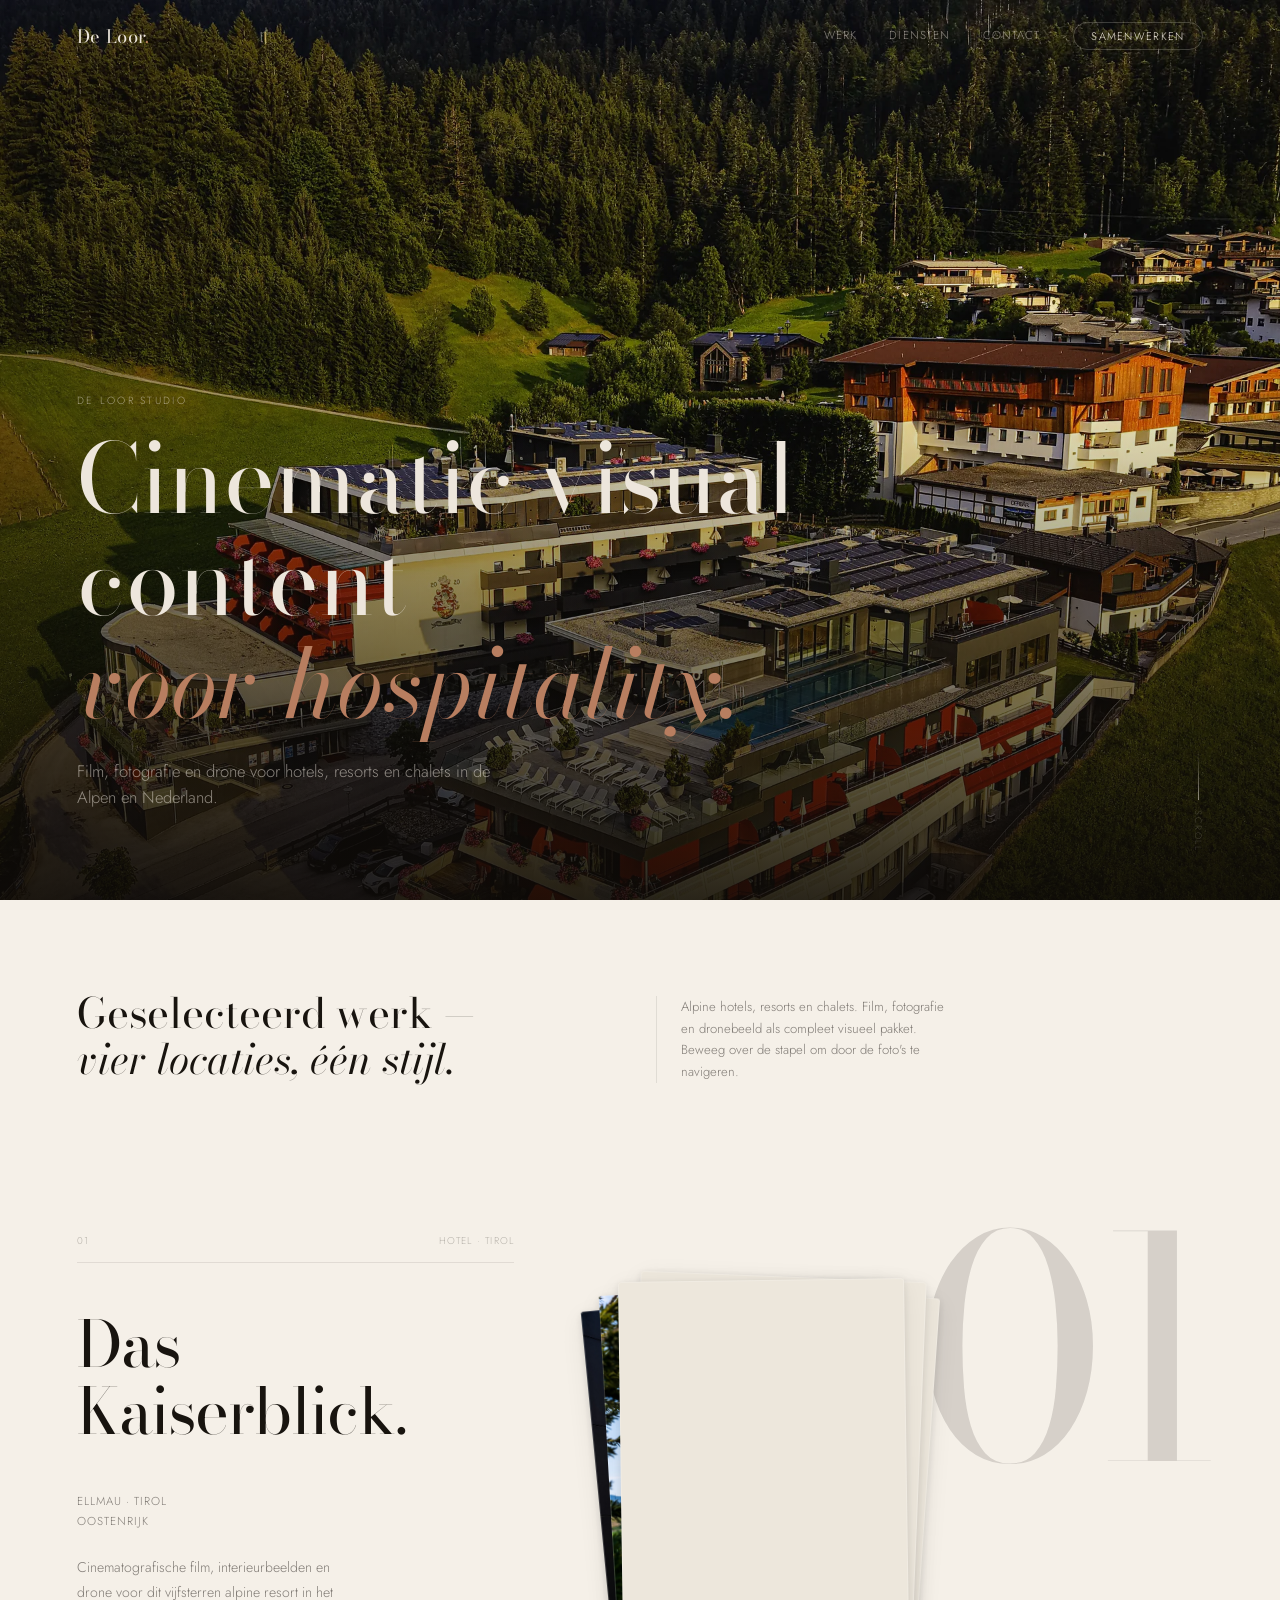
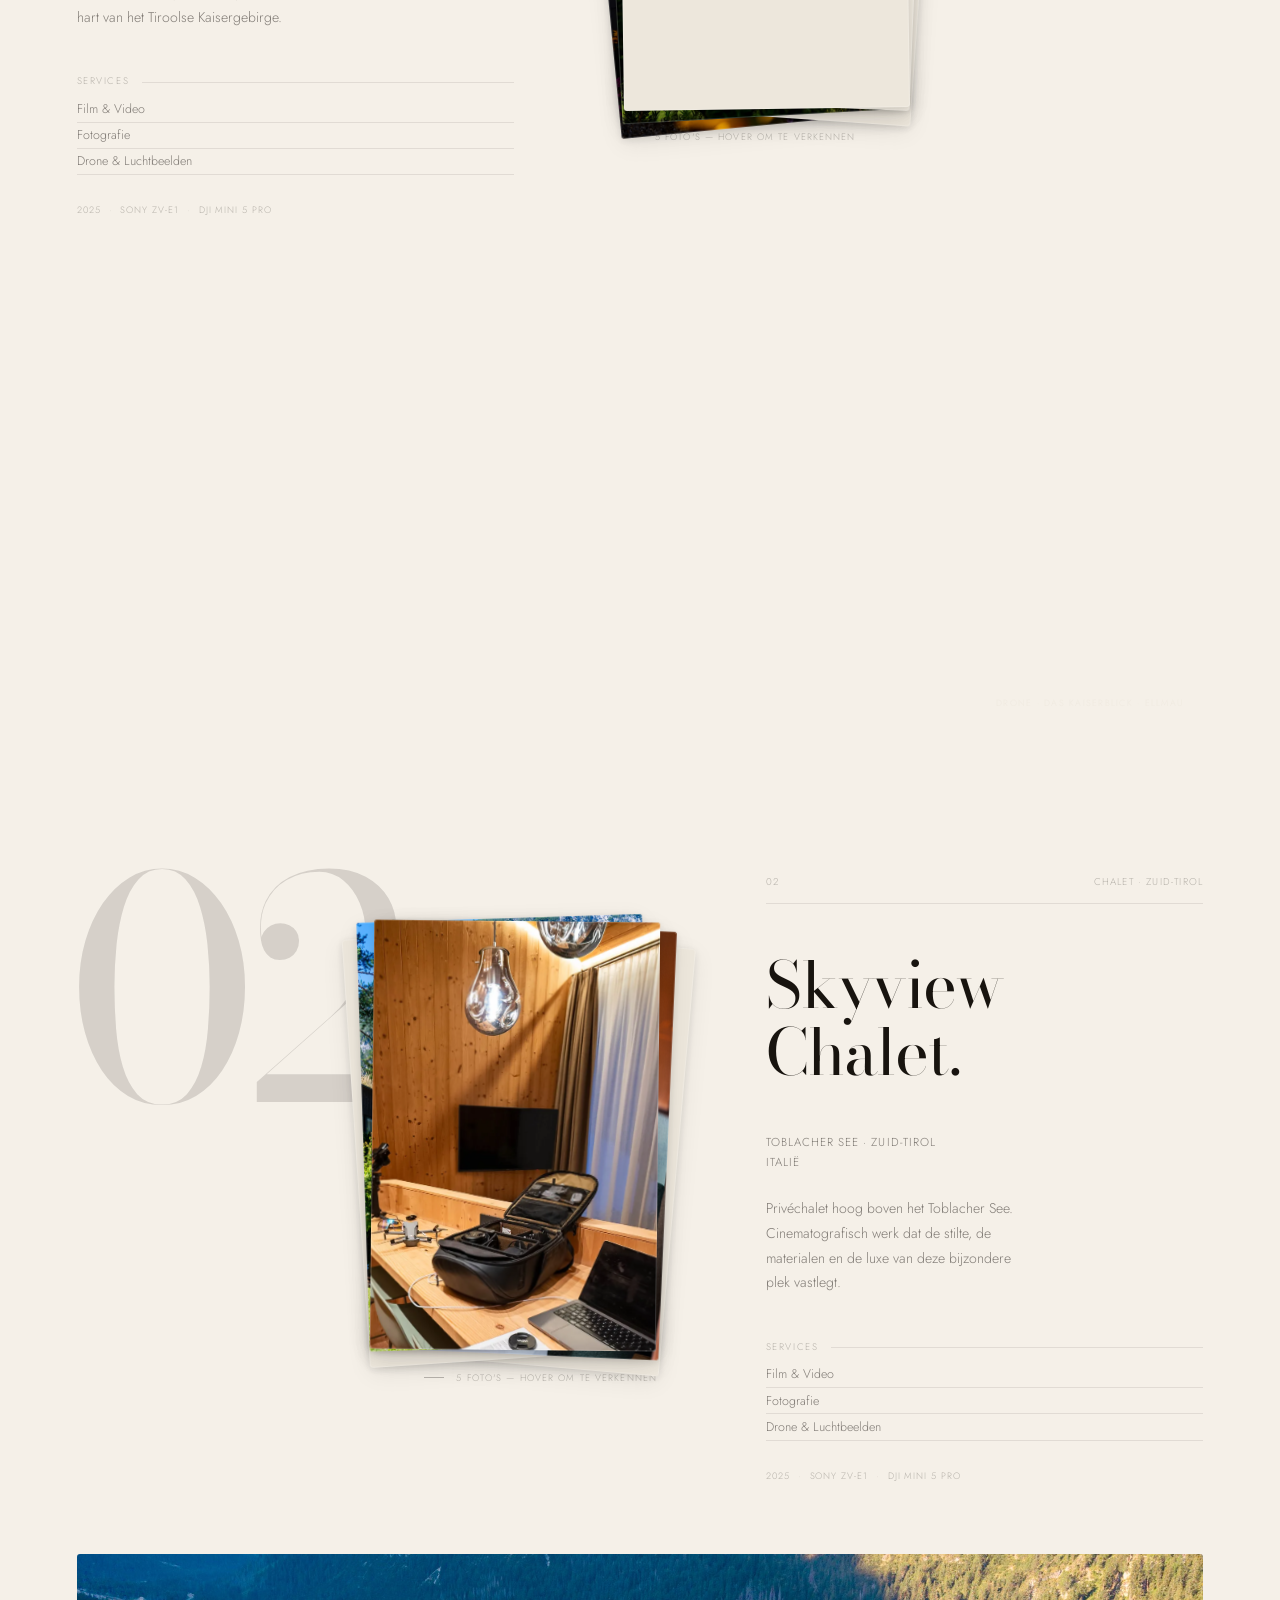
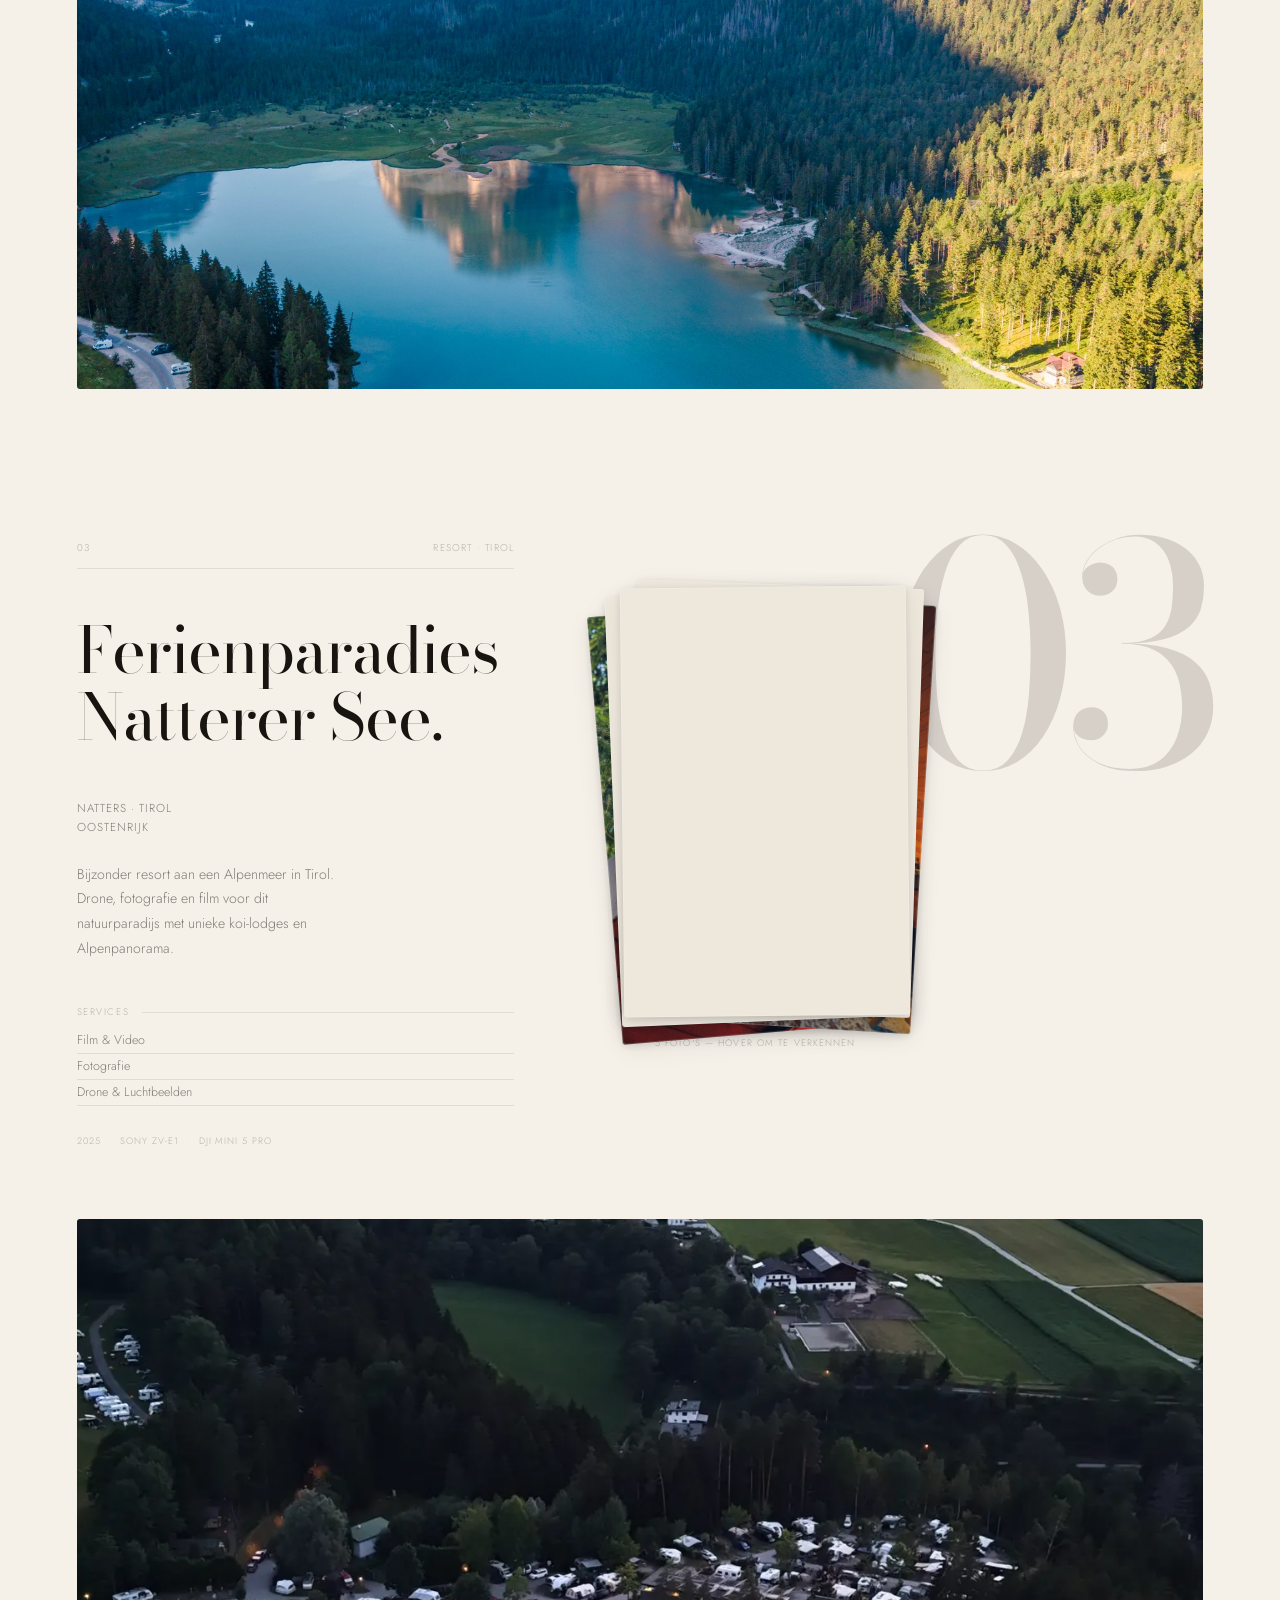
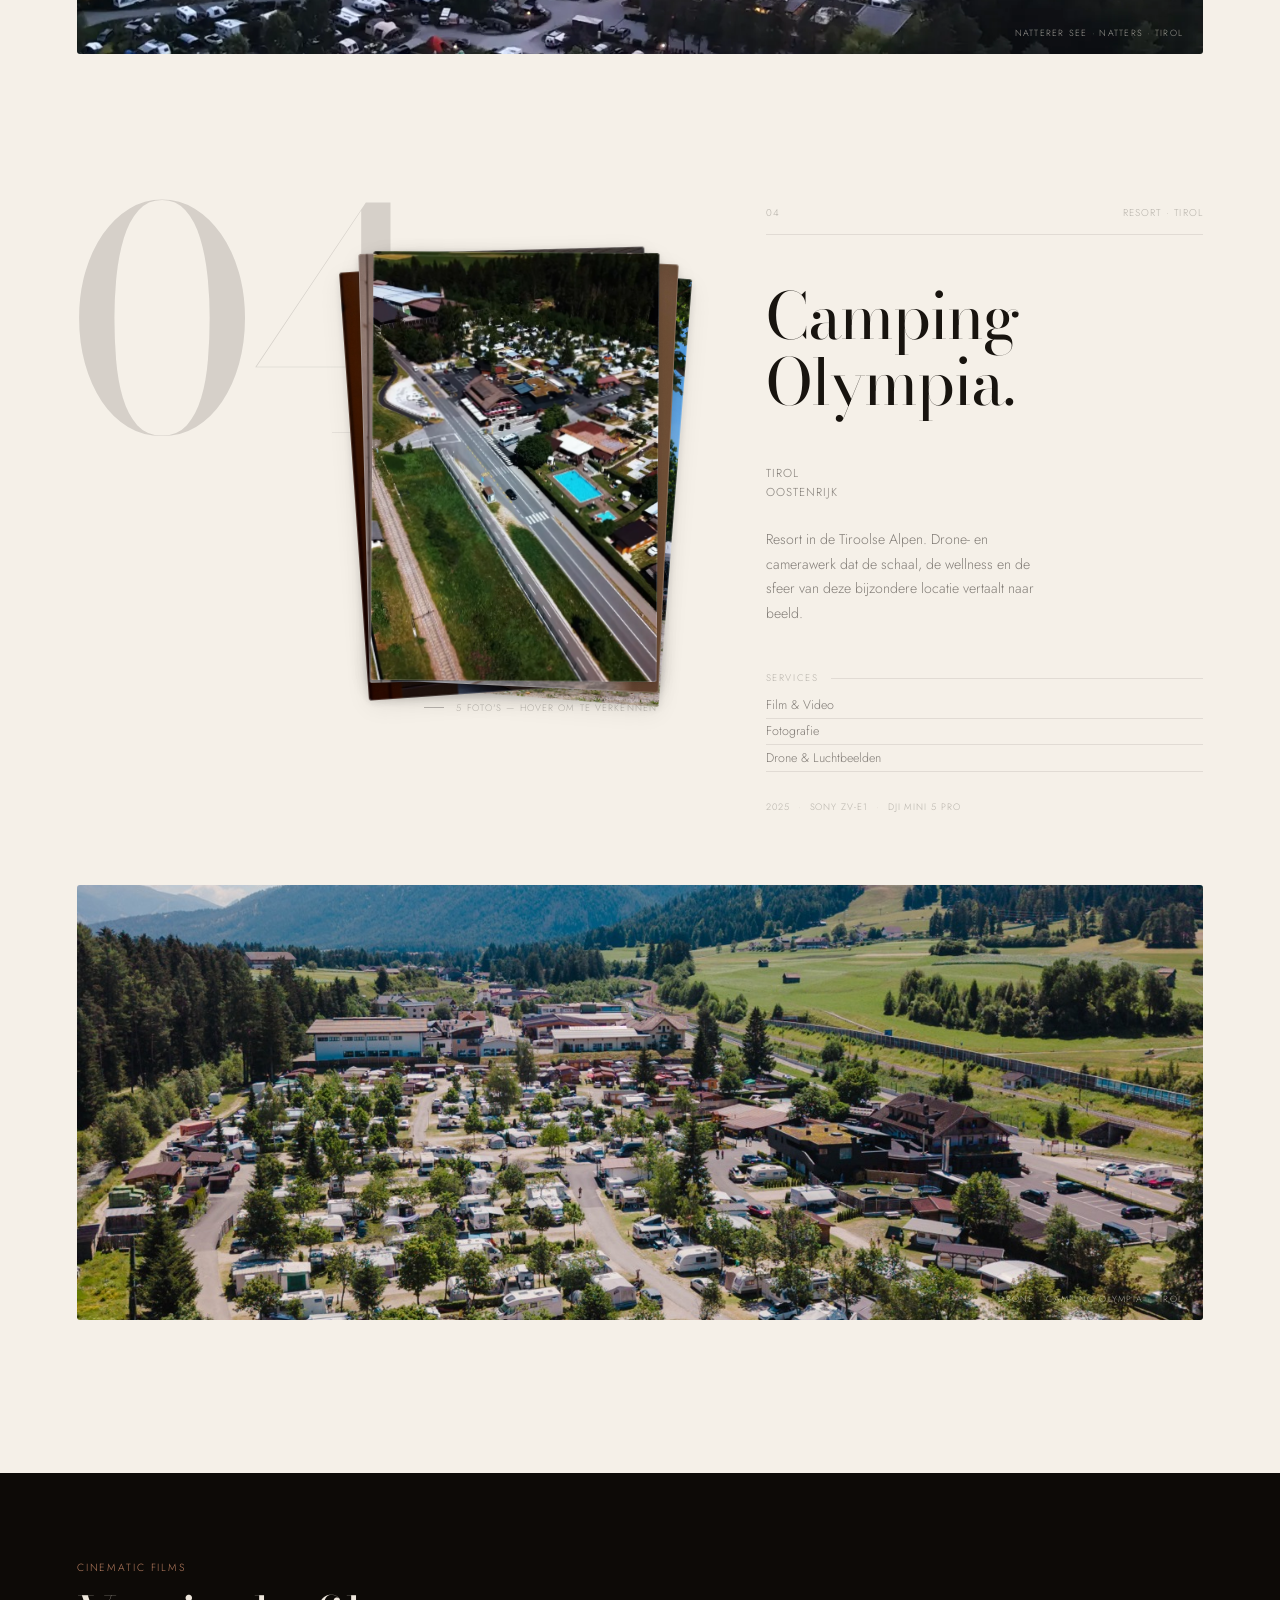
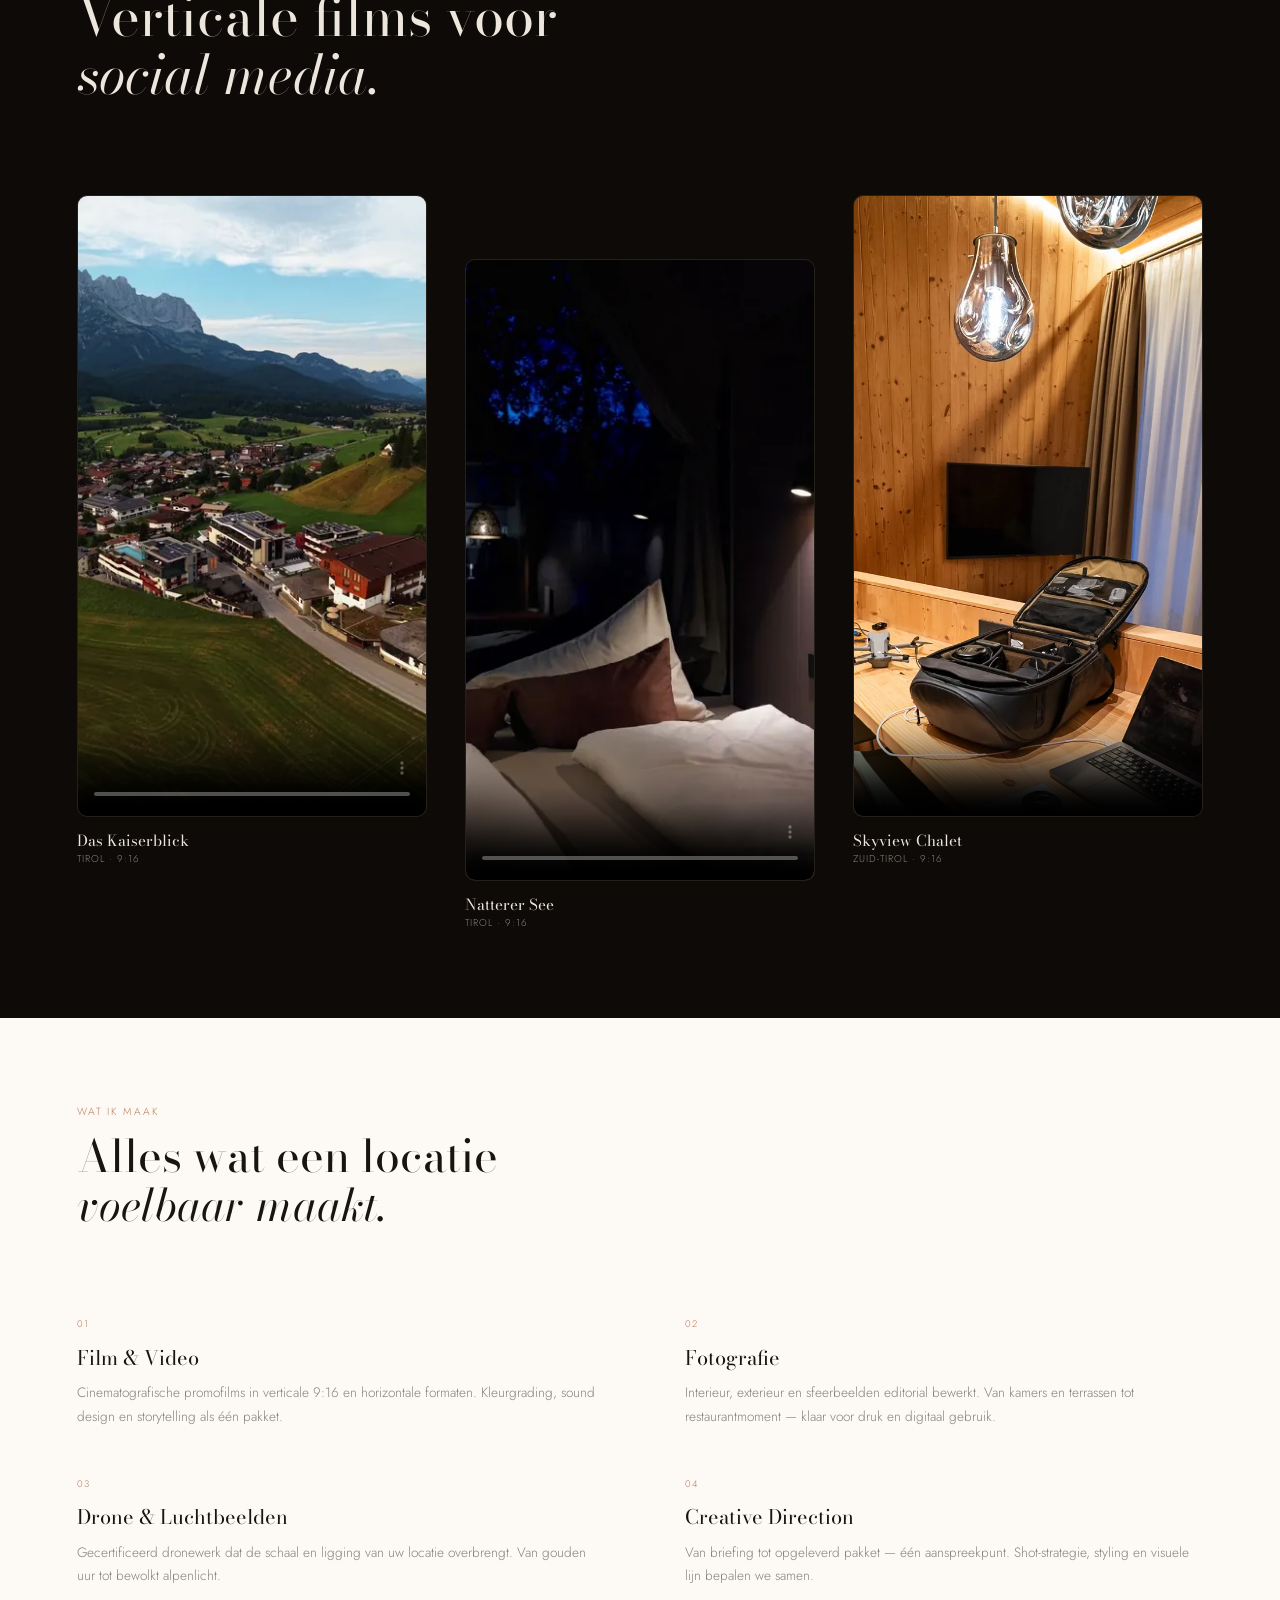
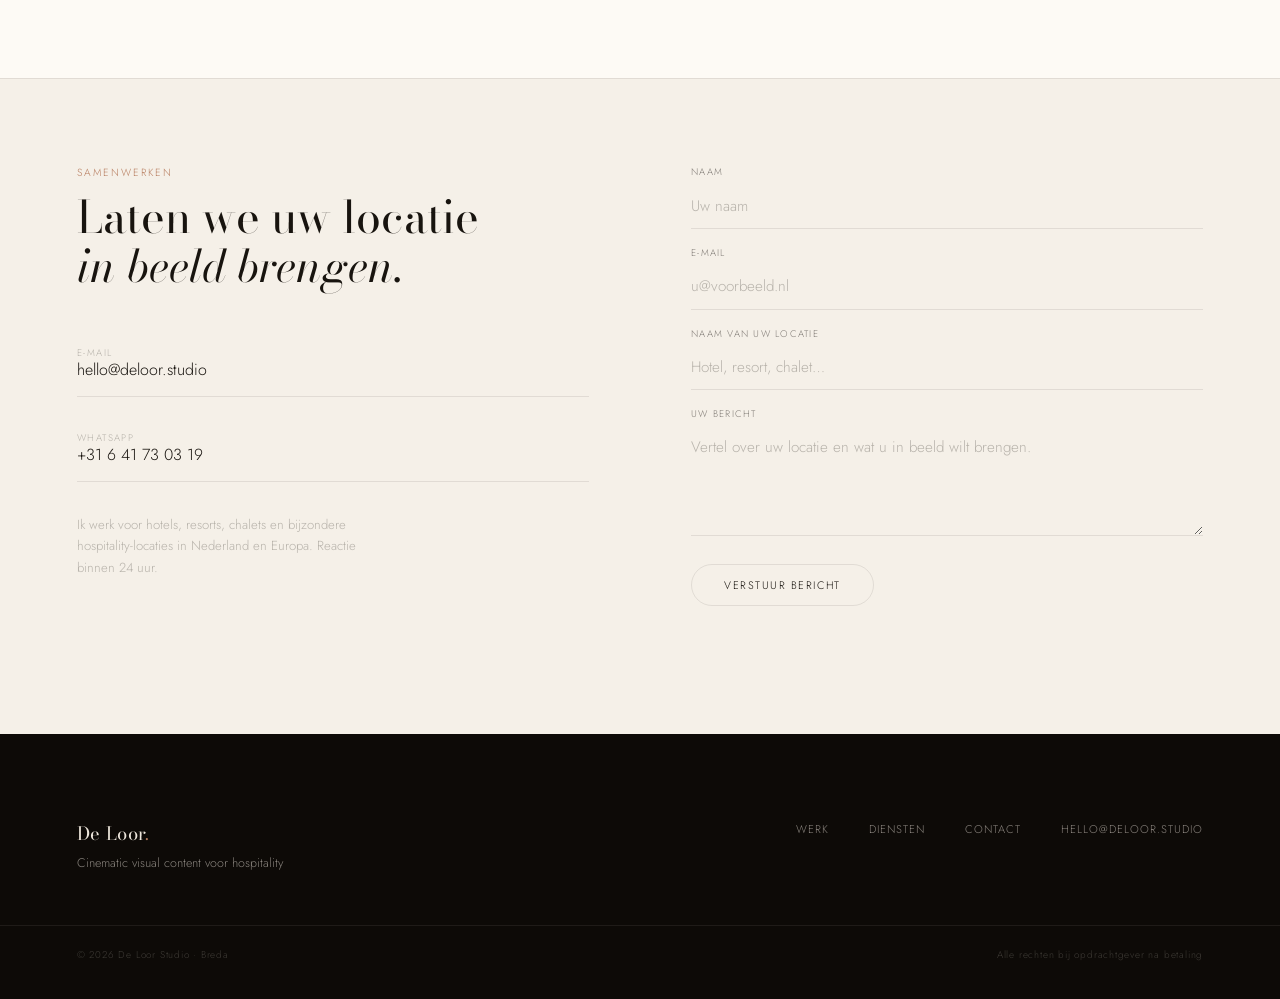
==== commit 01132ce7: "Fotostapel interactie + editorial portfolio-herontwerp - Foto's per project gepresenteerd als fysiek" ====
--- a/index.html
+++ b/index.html
@@ -7,33 +7,18 @@
 <meta name="description" content="Film, fotografie en drone voor hotels, resorts en chalets in de Alpen en Nederland. Cinematic storytelling die gasten voelen waarom ze moeten komen.">
 <link rel="canonical" href="https://deloor.studio/">
 <meta name="theme-color" content="#0D0A07">
-
 <meta property="og:type" content="website">
 <meta property="og:title" content="De Loor Studio — Cinematic visual content voor hospitality">
-<meta property="og:description" content="Film, fotografie en drone die gasten voelen waarom ze moeten komen. Hotels, resorts en chalets.">
+<meta property="og:description" content="Film, fotografie en drone die gasten voelen waarom ze moeten komen.">
 <meta property="og:url" content="https://deloor.studio/">
 <meta property="og:image" content="https://deloor.studio/assets/img/kaiserblick-aerial.webp">
-
 <link rel="icon" href="data:image/svg+xml,%3Csvg xmlns='http://www.w3.org/2000/svg' viewBox='0 0 32 32'%3E%3Crect width='32' height='32' fill='%230D0A07'/%3E%3Ctext x='15' y='23' font-family='Georgia,serif' font-size='20' fill='%23EDE6DC' text-anchor='middle'%3ED%3C/text%3E%3Ccircle cx='24' cy='23' r='2.5' fill='%23B87E60'/%3E%3C/svg%3E">
-
 <link rel="preconnect" href="https://fonts.googleapis.com">
 <link rel="preconnect" href="https://fonts.gstatic.com" crossorigin>
 <link href="https://fonts.googleapis.com/css2?family=Bodoni+Moda:ital,opsz,wght@0,6..96,400;1,6..96,400&family=Jost:wght@300;400&display=swap" rel="stylesheet">
 <link rel="stylesheet" href="styles.css">
-
 <script type="application/ld+json">
-{
-  "@context": "https://schema.org",
-  "@type": "ProfessionalService",
-  "name": "De Loor Studio",
-  "description": "Cinematic visual content voor hotels, resorts en chalets. Film, fotografie en drone.",
-  "url": "https://deloor.studio/",
-  "email": "hello@deloor.studio",
-  "telephone": "+31641730319",
-  "founder": { "@type": "Person", "name": "Rik Lammerts" },
-  "address": { "@type": "PostalAddress", "addressLocality": "Breda", "addressCountry": "NL" },
-  "areaServed": ["Nederland", "Europa"]
-}
+{"@context":"https://schema.org","@type":"ProfessionalService","name":"De Loor Studio","description":"Cinematic visual content voor hotels, resorts en chalets.","url":"https://deloor.studio/","email":"hello@deloor.studio","telephone":"+31641730319","founder":{"@type":"Person","name":"Rik Lammerts"},"address":{"@type":"PostalAddress","addressLocality":"Breda","addressCountry":"NL"}}
 </script>
 </head>
 <body>
@@ -66,13 +51,13 @@
 
 <main>
 
-<!-- ═══════════════════════════════ HERO ═══════════════════════════════ -->
+<!-- ══════════════════════════════════════ HERO ══════════════════════════════════════ -->
 <section class="hero">
   <div class="hero-bg">
     <img src="assets/img/kaiserblick-aerial.webp"
          width="2400" height="1350"
          fetchpriority="high" decoding="async"
-         alt="Luchtopname van Das Kaiserblick hotel in het Tiroolse berglandschap bij gouden uur">
+         alt="Luchtopname Das Kaiserblick · Tirol bij gouden uur">
   </div>
   <div class="hero-inner">
     <p class="hero-label">De Loor Studio</p>
@@ -85,222 +70,335 @@
   </div>
 </section>
 
-<!-- ═══════════════════════════════ WERK ═══════════════════════════════ -->
+<!-- ══════════════════════════════════════ WERK ══════════════════════════════════════ -->
 <section class="work" id="werk" aria-label="Geselecteerd werk">
 
   <div class="work-intro" data-reveal>
     <h2 class="work-intro-title">Geselecteerd werk —<br><em>vier locaties, één stijl.</em></h2>
-    <p class="work-intro-note">Alpine hotels, resorts en chalets. Film, fotografie en dronebeeld als compleet visueel pakket.</p>
-  </div>
-
-  <!-- ── 01 DAS KAISERBLICK ─────────────────────────────── -->
+    <p class="work-intro-note">Alpine hotels, resorts en chalets. Film, fotografie en dronebeeld als compleet visueel pakket. Beweeg over de stapel om door de foto's te navigeren.</p>
+  </div>
+
+  <!-- ════ 01 DAS KAISERBLICK ════ -->
   <article class="project" data-reveal>
-    <header class="proj-header">
-      <span class="proj-num" aria-hidden="true">01</span>
-      <div class="proj-title">
-        <h2 class="proj-name">Das Kaiserblick</h2>
-        <p class="proj-where">Ellmau · Tirol, Oostenrijk</p>
-      </div>
-      <ul class="proj-tags" aria-label="Diensten">
-        <li>Hotel</li>
-        <li>Film &amp; fotografie</li>
-        <li>Drone</li>
-      </ul>
-    </header>
-
-    <!-- Hoofdafbeelding -->
-    <div class="proj-hero">
-      <img src="assets/img/kaiserblick-terrace.webp"
-           width="1600" height="1067" loading="lazy" decoding="async"
-           alt="Zonsondergangterras van Das Kaiserblick met uitzicht op het Tiroolse dal">
-    </div>
-
-    <!-- Galerij rij 1 — drie kolommen -->
-    <div class="proj-gallery proj-gallery--three">
-      <div class="proj-gal-item">
-        <img src="assets/img/kaiserblick-skypool.webp" width="600" height="400"
-             loading="lazy" decoding="async" alt="Skypool Das Kaiserblick">
-      </div>
-      <div class="proj-gal-item">
-        <img src="assets/img/kaiserblick-suite.webp" width="600" height="400"
-             loading="lazy" decoding="async" alt="Suite Das Kaiserblick">
-      </div>
-      <div class="proj-gal-item">
-        <img src="assets/img/kaiserblick-a20.jpg" width="1600" height="1067"
-             loading="lazy" decoding="async" alt="Interieur Das Kaiserblick">
-      </div>
-    </div>
-
-    <!-- Galerij rij 2 — breed + smal -->
-    <div class="proj-gallery proj-gallery--duo">
-      <div class="proj-gal-item">
-        <img src="assets/img/kaiserblick-drone-1.jpg" width="2000" height="1333"
-             loading="lazy" decoding="async" alt="Luchtopname Das Kaiserblick vanuit de drone">
-      </div>
-      <div class="proj-gal-item">
-        <img src="assets/img/kaiserblick-a25.jpg" width="1600" height="1067"
-             loading="lazy" decoding="async" alt="Detail Das Kaiserblick">
-      </div>
+    <span class="proj-bg-num" aria-hidden="true">01</span>
+
+    <div class="proj-inner">
+      <!-- Info -->
+      <div class="proj-info">
+        <div class="proj-kicker">
+          <span class="proj-num">01</span>
+          <span class="proj-type">Hotel · Tirol</span>
+        </div>
+
+        <h2 class="proj-name">Das<br>Kaiserblick.</h2>
+
+        <address class="proj-location">
+          Ellmau · Tirol<br>Oostenrijk
+        </address>
+
+        <p class="proj-desc">
+          Cinematografische film, interieurbeelden en drone voor dit vijfsterren alpine resort in het hart van het Tiroolse Kaisergebirge.
+        </p>
+
+        <div class="proj-services">
+          <span class="proj-services-label">Services</span>
+          <ul>
+            <li>Film &amp; Video</li>
+            <li>Fotografie</li>
+            <li>Drone &amp; Luchtbeelden</li>
+          </ul>
+        </div>
+
+        <div class="proj-gear">
+          <span>2025</span>
+          <span>Sony ZV-E1</span>
+          <span>DJI Mini 5 Pro</span>
+        </div>
+      </div>
+
+      <!-- Fotostapel -->
+      <div class="proj-stack-wrap">
+        <div class="photo-stack" data-stack>
+          <!-- kaart 1 — achterste -->
+          <div class="photo-card" data-card data-tx="-24" data-ty="15"
+               style="--rot:-5.5deg; --tx:-24px; --ty:15px; --zi:1">
+            <img src="assets/img/kaiserblick-a25.jpg" width="1068" height="1600"
+                 loading="lazy" decoding="async" alt="Das Kaiserblick">
+          </div>
+          <!-- kaart 2 -->
+          <div class="photo-card" data-card data-tx="17" data-ty="7"
+               style="--rot:4deg; --tx:17px; --ty:7px; --zi:2">
+            <img src="assets/img/kaiserblick-a20.jpg" width="1068" height="1600"
+                 loading="lazy" decoding="async" alt="Das Kaiserblick">
+          </div>
+          <!-- kaart 3 -->
+          <div class="photo-card" data-card data-tx="-13" data-ty="7"
+               style="--rot:-3.2deg; --tx:-13px; --ty:7px; --zi:3">
+            <img src="assets/img/kaiserblick-a7.jpg" width="1068" height="1600"
+                 loading="lazy" decoding="async" alt="Das Kaiserblick">
+          </div>
+          <!-- kaart 4 -->
+          <div class="photo-card" data-card data-tx="9" data-ty="-4"
+               style="--rot:2.3deg; --tx:9px; --ty:-4px; --zi:4">
+            <img src="assets/img/kaiserblick-dining.webp" width="1100" height="1650"
+                 loading="lazy" decoding="async" alt="Das Kaiserblick restaurant">
+          </div>
+          <!-- kaart 5 — voorste -->
+          <div class="photo-card" data-card data-tx="-2" data-ty="0"
+               style="--rot:-0.8deg; --tx:-2px; --ty:0; --zi:5">
+            <img src="assets/img/kaiserblick-terrace.webp" width="1100" height="1650"
+                 loading="lazy" decoding="async" alt="Das Kaiserblick terras bij zonsondergang">
+          </div>
+        </div>
+        <p class="stack-hint" aria-hidden="true">5 foto's — hover om te verkennen</p>
+      </div>
+    </div>
+
+    <!-- Volledige breedte luchtopname -->
+    <div class="proj-aerial">
+      <img src="assets/img/kaiserblick-drone-1.jpg" width="2000" height="1333"
+           loading="lazy" decoding="async" alt="Droneshot Das Kaiserblick vanuit de lucht">
+      <span class="aerial-label">Drone · Das Kaiserblick · Ellmau</span>
     </div>
   </article>
 
-  <!-- ── 02 SKYVIEW CHALET ──────────────────────────────── -->
-  <article class="project" data-reveal style="--delay:60ms">
-    <header class="proj-header">
-      <span class="proj-num" aria-hidden="true">02</span>
-      <div class="proj-title">
-        <h2 class="proj-name">Skyview Chalet</h2>
-        <p class="proj-where">Toblacher See · Zuid-Tirol, Italië</p>
-      </div>
-      <ul class="proj-tags" aria-label="Diensten">
-        <li>Chalet</li>
-        <li>Film &amp; fotografie</li>
-        <li>Drone</li>
-      </ul>
-    </header>
-
-    <!-- Hoofdafbeelding -->
-    <div class="proj-hero">
-      <img src="assets/img/skyview-aerial.jpg"
-           width="2400" height="1350" loading="lazy" decoding="async"
-           alt="Luchtopname van Skyview Chalet hoog boven het Toblacher See, Zuid-Tirol">
-    </div>
-
-    <!-- Galerij rij 1 — drie kolommen -->
-    <div class="proj-gallery proj-gallery--three">
-      <div class="proj-gal-item">
-        <img src="assets/img/skyview-interior.jpg" width="1600" height="1067"
-             loading="lazy" decoding="async" alt="Interieur Skyview Chalet">
-      </div>
-      <div class="proj-gal-item">
-        <img src="assets/img/skyview-a7.jpg" width="1600" height="1067"
-             loading="lazy" decoding="async" alt="Skyview Chalet detail">
-      </div>
-      <div class="proj-gal-item">
-        <img src="assets/img/skyview-a9.jpg" width="1600" height="1067"
-             loading="lazy" decoding="async" alt="Skyview Chalet sfeer">
-      </div>
-    </div>
-
-    <!-- Galerij rij 2 — breed + smal -->
-    <div class="proj-gallery proj-gallery--duo">
-      <div class="proj-gal-item">
-        <img src="assets/img/skyview-drone-2.jpg" width="2000" height="1333"
-             loading="lazy" decoding="async" alt="Droneshot Skyview Chalet omgeving">
-      </div>
-      <div class="proj-gal-item">
-        <img src="assets/img/skyview-a22.jpg" width="1600" height="1067"
-             loading="lazy" decoding="async" alt="Skyview Chalet exterieur detail">
-      </div>
+  <!-- ════ 02 SKYVIEW CHALET ════ -->
+  <article class="project project--flip" data-reveal style="--delay:80ms">
+    <span class="proj-bg-num" aria-hidden="true">02</span>
+
+    <div class="proj-inner">
+      <!-- Info -->
+      <div class="proj-info">
+        <div class="proj-kicker">
+          <span class="proj-num">02</span>
+          <span class="proj-type">Chalet · Zuid-Tirol</span>
+        </div>
+
+        <h2 class="proj-name">Skyview<br>Chalet.</h2>
+
+        <address class="proj-location">
+          Toblacher See · Zuid-Tirol<br>Italië
+        </address>
+
+        <p class="proj-desc">
+          Privéchalet hoog boven het Toblacher See. Cinematografisch werk dat de stilte, de materialen en de luxe van deze bijzondere plek vastlegt.
+        </p>
+
+        <div class="proj-services">
+          <span class="proj-services-label">Services</span>
+          <ul>
+            <li>Film &amp; Video</li>
+            <li>Fotografie</li>
+            <li>Drone &amp; Luchtbeelden</li>
+          </ul>
+        </div>
+
+        <div class="proj-gear">
+          <span>2025</span>
+          <span>Sony ZV-E1</span>
+          <span>DJI Mini 5 Pro</span>
+        </div>
+      </div>
+
+      <!-- Fotostapel -->
+      <div class="proj-stack-wrap">
+        <div class="photo-stack" data-stack>
+          <div class="photo-card" data-card data-tx="22" data-ty="13"
+               style="--rot:5deg; --tx:22px; --ty:13px; --zi:1">
+            <img src="assets/img/skyview-a22.jpg" width="1068" height="1600"
+                 loading="lazy" decoding="async" alt="Skyview Chalet exterieur">
+          </div>
+          <div class="photo-card" data-card data-tx="-16" data-ty="8"
+               style="--rot:-3.8deg; --tx:-16px; --ty:8px; --zi:2">
+            <img src="assets/img/skyview-a9.jpg" width="1068" height="1600"
+                 loading="lazy" decoding="async" alt="Skyview Chalet sfeer">
+          </div>
+          <div class="photo-card" data-card data-tx="11" data-ty="4"
+               style="--rot:2.5deg; --tx:11px; --ty:4px; --zi:3">
+            <img src="assets/img/skyview-a7.jpg" width="1068" height="1600"
+                 loading="lazy" decoding="async" alt="Skyview Chalet detail">
+          </div>
+          <div class="photo-card" data-card data-tx="-8" data-ty="-3"
+               style="--rot:-1.8deg; --tx:-8px; --ty:-3px; --zi:4">
+            <img src="assets/img/skyview-interior.jpg" width="1069" height="1600"
+                 loading="lazy" decoding="async" alt="Skyview Chalet interieur">
+          </div>
+          <div class="photo-card" data-card data-tx="1" data-ty="0"
+               style="--rot:0.6deg; --tx:1px; --ty:0; --zi:5">
+            <img src="assets/img/skyview-chalet.webp" width="900" height="1600"
+                 loading="lazy" decoding="async" alt="Skyview Chalet exterieur panorama">
+          </div>
+        </div>
+        <p class="stack-hint" aria-hidden="true">5 foto's — hover om te verkennen</p>
+      </div>
+    </div>
+
+    <div class="proj-aerial">
+      <img src="assets/img/skyview-aerial.jpg" width="2400" height="1350"
+           loading="lazy" decoding="async" alt="Luchtopname Skyview Chalet boven het Toblacher See">
+      <span class="aerial-label">Drone · Skyview Chalet · Toblacher See</span>
     </div>
   </article>
 
-  <!-- ── 03 FERIENPARADIES NATTERER SEE ────────────────── -->
-  <article class="project" data-reveal style="--delay:60ms">
-    <header class="proj-header">
-      <span class="proj-num" aria-hidden="true">03</span>
-      <div class="proj-title">
-        <h2 class="proj-name">Ferienparadies Natterer See</h2>
-        <p class="proj-where">Natters · Tirol, Oostenrijk</p>
-      </div>
-      <ul class="proj-tags" aria-label="Diensten">
-        <li>Resort</li>
-        <li>Film &amp; fotografie</li>
-        <li>Drone</li>
-      </ul>
-    </header>
-
-    <!-- Hoofdafbeelding -->
-    <div class="proj-hero">
-      <img src="assets/img/natterersee-lake-wide.webp"
-           width="1600" height="900" loading="lazy" decoding="async"
-           alt="Ferienparadies Natterer See — breed panorama van het Alpenmeer in Tirol">
-    </div>
-
-    <!-- Galerij rij 1 — drie kolommen -->
-    <div class="proj-gallery proj-gallery--three">
-      <div class="proj-gal-item">
-        <img src="assets/img/natterersee-lodges.webp" width="600" height="400"
-             loading="lazy" decoding="async" alt="Lodges Natterer See">
-      </div>
-      <div class="proj-gal-item">
-        <img src="assets/img/fpns-a3.jpg" width="1600" height="1067"
-             loading="lazy" decoding="async" alt="Natterer See omgeving">
-      </div>
-      <div class="proj-gal-item">
-        <img src="assets/img/natterersee-koi.webp" width="600" height="400"
-             loading="lazy" decoding="async" alt="Koi lodge Natterer See">
-      </div>
-    </div>
-
-    <!-- Galerij rij 2 — breed + smal -->
-    <div class="proj-gallery proj-gallery--duo">
-      <div class="proj-gal-item">
-        <img src="assets/img/fpns-drone.jpg" width="1800" height="1200"
-             loading="lazy" decoding="async" alt="Luchtopname Ferienparadies Natterer See">
-      </div>
-      <div class="proj-gal-item">
-        <img src="assets/img/fpns-a2.jpg" width="1600" height="1067"
-             loading="lazy" decoding="async" alt="Natterer See sfeer">
-      </div>
+  <!-- ════ 03 FERIENPARADIES NATTERER SEE ════ -->
+  <article class="project" data-reveal style="--delay:80ms">
+    <span class="proj-bg-num" aria-hidden="true">03</span>
+
+    <div class="proj-inner">
+      <!-- Info -->
+      <div class="proj-info">
+        <div class="proj-kicker">
+          <span class="proj-num">03</span>
+          <span class="proj-type">Resort · Tirol</span>
+        </div>
+
+        <h2 class="proj-name">Ferienparadies<br>Natterer See.</h2>
+
+        <address class="proj-location">
+          Natters · Tirol<br>Oostenrijk
+        </address>
+
+        <p class="proj-desc">
+          Bijzonder resort aan een Alpenmeer in Tirol. Drone, fotografie en film voor dit natuurparadijs met unieke koi-lodges en Alpenpanorama.
+        </p>
+
+        <div class="proj-services">
+          <span class="proj-services-label">Services</span>
+          <ul>
+            <li>Film &amp; Video</li>
+            <li>Fotografie</li>
+            <li>Drone &amp; Luchtbeelden</li>
+          </ul>
+        </div>
+
+        <div class="proj-gear">
+          <span>2025</span>
+          <span>Sony ZV-E1</span>
+          <span>DJI Mini 5 Pro</span>
+        </div>
+      </div>
+
+      <!-- Fotostapel -->
+      <div class="proj-stack-wrap">
+        <div class="photo-stack" data-stack>
+          <div class="photo-card" data-card data-tx="-20" data-ty="16"
+               style="--rot:-4.8deg; --tx:-20px; --ty:16px; --zi:1">
+            <img src="assets/img/fpns-a11.jpg" width="900" height="1600"
+                 loading="lazy" decoding="async" alt="Natterer See">
+          </div>
+          <div class="photo-card" data-card data-tx="15" data-ty="9"
+               style="--rot:3.5deg; --tx:15px; --ty:9px; --zi:2">
+            <img src="assets/img/fpns-a3.jpg" width="900" height="1600"
+                 loading="lazy" decoding="async" alt="Natterer See omgeving">
+          </div>
+          <div class="photo-card" data-card data-tx="-10" data-ty="5"
+               style="--rot:-2.4deg; --tx:-10px; --ty:5px; --zi:3">
+            <img src="assets/img/fpns-a2.jpg" width="900" height="1600"
+                 loading="lazy" decoding="async" alt="Natterer See sfeer">
+          </div>
+          <div class="photo-card" data-card data-tx="8" data-ty="-3"
+               style="--rot:1.9deg; --tx:8px; --ty:-3px; --zi:4">
+            <img src="assets/img/natterersee-lodges.webp" width="1080" height="1620"
+                 loading="lazy" decoding="async" alt="Lodges Natterer See">
+          </div>
+          <div class="photo-card" data-card data-tx="-1" data-ty="0"
+               style="--rot:-0.6deg; --tx:-1px; --ty:0; --zi:5">
+            <img src="assets/img/natterersee-koi.webp" width="1080" height="1620"
+                 loading="lazy" decoding="async" alt="Koi lodge Natterer See">
+          </div>
+        </div>
+        <p class="stack-hint" aria-hidden="true">5 foto's — hover om te verkennen</p>
+      </div>
+    </div>
+
+    <div class="proj-aerial">
+      <img src="assets/img/natterersee-lake-wide.webp" width="1600" height="900"
+           loading="lazy" decoding="async" alt="Ferienparadies Natterer See panorama van het Alpenmeer">
+      <span class="aerial-label">Natterer See · Natters · Tirol</span>
     </div>
   </article>
 
-  <!-- ── 04 CAMPING OLYMPIA ─────────────────────────────── -->
-  <article class="project" data-reveal style="--delay:60ms">
-    <header class="proj-header">
-      <span class="proj-num" aria-hidden="true">04</span>
-      <div class="proj-title">
-        <h2 class="proj-name">Camping Olympia</h2>
-        <p class="proj-where">Tirol · Oostenrijk</p>
-      </div>
-      <ul class="proj-tags" aria-label="Diensten">
-        <li>Resort</li>
-        <li>Film &amp; fotografie</li>
-        <li>Drone</li>
-      </ul>
-    </header>
-
-    <!-- Hoofdafbeelding -->
-    <div class="proj-hero">
-      <img src="assets/img/olympia-drone.jpg"
-           width="1800" height="1200" loading="lazy" decoding="async"
-           alt="Luchtopname van Camping Olympia resort in de Tiroolse Alpen">
-    </div>
-
-    <!-- Galerij rij 1 — drie kolommen -->
-    <div class="proj-gallery proj-gallery--three">
-      <div class="proj-gal-item">
-        <img src="assets/img/olympia-wellness.jpg" width="1600" height="1067"
-             loading="lazy" decoding="async" alt="Wellnessfaciliteiten Camping Olympia">
-      </div>
-      <div class="proj-gal-item">
-        <img src="assets/img/olympia-a4.jpg" width="1600" height="1067"
-             loading="lazy" decoding="async" alt="Camping Olympia sfeer">
-      </div>
-      <div class="proj-gal-item">
-        <img src="assets/img/olympia-grounds.jpg" width="1600" height="1067"
-             loading="lazy" decoding="async" alt="Camping Olympia terrein">
-      </div>
-    </div>
-
-    <!-- Galerij rij 2 — gelijk paar -->
-    <div class="proj-gallery proj-gallery--pair">
-      <div class="proj-gal-item">
-        <img src="assets/img/olympia-aerial.webp" width="720" height="1080"
-             loading="lazy" decoding="async"
-             alt="Verticale luchtopname Camping Olympia resort vanuit de drone">
-      </div>
-      <div class="proj-gal-item">
-        <img src="assets/img/olympia-a9.jpg" width="1600" height="1067"
-             loading="lazy" decoding="async" alt="Camping Olympia detail">
-      </div>
+  <!-- ════ 04 CAMPING OLYMPIA ════ -->
+  <article class="project project--flip" data-reveal style="--delay:80ms">
+    <span class="proj-bg-num" aria-hidden="true">04</span>
+
+    <div class="proj-inner">
+      <!-- Info -->
+      <div class="proj-info">
+        <div class="proj-kicker">
+          <span class="proj-num">04</span>
+          <span class="proj-type">Resort · Tirol</span>
+        </div>
+
+        <h2 class="proj-name">Camping<br>Olympia.</h2>
+
+        <address class="proj-location">
+          Tirol<br>Oostenrijk
+        </address>
+
+        <p class="proj-desc">
+          Resort in de Tiroolse Alpen. Drone- en camerawerk dat de schaal, de wellness en de sfeer van deze bijzondere locatie vertaalt naar beeld.
+        </p>
+
+        <div class="proj-services">
+          <span class="proj-services-label">Services</span>
+          <ul>
+            <li>Film &amp; Video</li>
+            <li>Fotografie</li>
+            <li>Drone &amp; Luchtbeelden</li>
+          </ul>
+        </div>
+
+        <div class="proj-gear">
+          <span>2025</span>
+          <span>Sony ZV-E1</span>
+          <span>DJI Mini 5 Pro</span>
+        </div>
+      </div>
+
+      <!-- Fotostapel -->
+      <div class="proj-stack-wrap">
+        <div class="photo-stack" data-stack>
+          <div class="photo-card" data-card data-tx="20" data-ty="14"
+               style="--rot:4.5deg; --tx:20px; --ty:14px; --zi:1">
+            <img src="assets/img/olympia-grounds.jpg" width="1600" height="1067"
+                 loading="lazy" decoding="async" alt="Camping Olympia terrein">
+          </div>
+          <div class="photo-card" data-card data-tx="-18" data-ty="9"
+               style="--rot:-4deg; --tx:-18px; --ty:9px; --zi:2">
+            <img src="assets/img/olympia-a9.jpg" width="1068" height="1600"
+                 loading="lazy" decoding="async" alt="Camping Olympia sfeer">
+          </div>
+          <div class="photo-card" data-card data-tx="12" data-ty="5"
+               style="--rot:2.7deg; --tx:12px; --ty:5px; --zi:3">
+            <img src="assets/img/olympia-a4.jpg" width="1068" height="1600"
+                 loading="lazy" decoding="async" alt="Camping Olympia details">
+          </div>
+          <div class="photo-card" data-card data-tx="-7" data-ty="-2"
+               style="--rot:-1.5deg; --tx:-7px; --ty:-2px; --zi:4">
+            <img src="assets/img/olympia-wellness.jpg" width="1068" height="1600"
+                 loading="lazy" decoding="async" alt="Camping Olympia wellness">
+          </div>
+          <div class="photo-card" data-card data-tx="1" data-ty="0"
+               style="--rot:0.4deg; --tx:1px; --ty:0; --zi:5">
+            <img src="assets/img/olympia-aerial.webp" width="720" height="1080"
+                 loading="lazy" decoding="async" alt="Luchtopname Camping Olympia resort">
+          </div>
+        </div>
+        <p class="stack-hint" aria-hidden="true">5 foto's — hover om te verkennen</p>
+      </div>
+    </div>
+
+    <div class="proj-aerial">
+      <img src="assets/img/olympia-drone.jpg" width="1800" height="1200"
+           loading="lazy" decoding="async" alt="Droneshot Camping Olympia resort in de Tiroolse Alpen">
+      <span class="aerial-label">Drone · Camping Olympia · Tirol</span>
     </div>
   </article>
 
 </section>
 
-<!-- ═══════════════════════════════ FILMS ══════════════════════════════ -->
+<!-- ═══════════════════════════════════ FILMS ══════════════════════════════════════ -->
 <section class="films" aria-labelledby="films-h">
   <div class="films-inner">
     <div class="films-head" data-reveal>
@@ -309,7 +407,6 @@
     </div>
     <div class="films-grid">
 
-      <!-- Kaiserblick -->
       <figure class="film" data-reveal>
         <div class="film-frame">
           <video muted loop playsinline preload="none" data-autoplay
@@ -324,7 +421,6 @@
         </figcaption>
       </figure>
 
-      <!-- Natterer See -->
       <figure class="film film--offset" data-reveal style="--delay:100ms">
         <div class="film-frame">
           <video muted loop playsinline preload="none" data-autoplay
@@ -339,16 +435,14 @@
         </figcaption>
       </figure>
 
-      <!-- Skyview Chalet — video -->
       <figure class="film" data-reveal style="--delay:200ms">
         <div class="film-frame">
           <video muted loop playsinline preload="none" data-autoplay
                  poster="assets/img/skyview-chalet.webp"
                  aria-label="Promofilm Skyview Chalet Zuid-Tirol">
             <source src="assets/video/skyview-chalet.mp4" type="video/mp4">
-            <!-- Fallback: static image -->
             <img src="assets/img/skyview-chalet.webp" width="900" height="1600"
-                 alt="Skyview Chalet — promofilm">
+                 alt="Skyview Chalet promofilm">
           </video>
         </div>
         <figcaption>
@@ -361,7 +455,7 @@
   </div>
 </section>
 
-<!-- ═════════════════════════════ DIENSTEN ═════════════════════════════ -->
+<!-- ══════════════════════════════════ DIENSTEN ════════════════════════════════════ -->
 <section class="services" id="diensten" aria-labelledby="services-h">
   <div class="services-inner">
     <div class="services-head" data-reveal>
@@ -372,31 +466,30 @@
       <div class="service" data-reveal>
         <span class="service-n" aria-hidden="true">01</span>
         <h3>Film &amp; Video</h3>
-        <p>Cinematografische promofilms die de sfeer van uw locatie overbrengen. Verticale 9:16 formats voor social media en horizontale versies voor website en presentaties. Inclusief kleurgrading en sound design.</p>
+        <p>Cinematografische promofilms in verticale 9:16 en horizontale formaten. Kleurgrading, sound design en storytelling als één pakket.</p>
       </div>
       <div class="service" data-reveal style="--delay:80ms">
         <span class="service-n" aria-hidden="true">02</span>
         <h3>Fotografie</h3>
-        <p>Interieur, exterieur en sfeerbeelden die uw locatie op zijn best tonen. Editorial bewerkt en optimaal voor druk, social media en digitale kanalen.</p>
+        <p>Interieur, exterieur en sfeerbeelden editorial bewerkt. Van kamers en terrassen tot restaurantmoment — klaar voor druk en digitaal gebruik.</p>
       </div>
       <div class="service" data-reveal style="--delay:160ms">
         <span class="service-n" aria-hidden="true">03</span>
-        <h3>Drone &amp; Luchtbeeld</h3>
-        <p>Gecertificeerd dronewerk voor luchtbeelden die de schaal en ligging van uw locatie overbrengen. Geschikt voor elk lichttype — van gouden uur tot bewolkt alpenlicht.</p>
+        <h3>Drone &amp; Luchtbeelden</h3>
+        <p>Gecertificeerd dronewerk dat de schaal en ligging van uw locatie overbrengt. Van gouden uur tot bewolkt alpenlicht.</p>
       </div>
       <div class="service" data-reveal style="--delay:240ms">
         <span class="service-n" aria-hidden="true">04</span>
         <h3>Creative Direction</h3>
-        <p>Van briefing tot opgeleverd pakket — één aanspreekpunt. Shot-strategie, styling en visuele lijn worden samen bepaald zodat elk beeld aansluit bij uw merk.</p>
+        <p>Van briefing tot opgeleverd pakket — één aanspreekpunt. Shot-strategie, styling en visuele lijn bepalen we samen.</p>
       </div>
     </div>
   </div>
 </section>
 
-<!-- ═══════════════════════════════ CONTACT ════════════════════════════ -->
+<!-- ═══════════════════════════════════ CONTACT ════════════════════════════════════ -->
 <section class="contact" id="contact" aria-labelledby="contact-h">
   <div class="contact-inner">
-
     <div class="contact-left" data-reveal>
       <span class="eyebrow">Samenwerken</span>
       <h2 id="contact-h" class="contact-title">Laten we uw locatie<br><em>in beeld brengen.</em></h2>
@@ -412,24 +505,20 @@
       </div>
       <p class="contact-note">Ik werk voor hotels, resorts, chalets en bijzondere hospitality-locaties in Nederland en Europa. Reactie binnen 24 uur.</p>
     </div>
-
     <div class="contact-right" data-reveal style="--delay:100ms">
       <form class="form" id="contact-form"
             action="https://formspree.io/f/xzdqoegp" method="POST">
         <div class="field">
           <label for="f-name">Naam</label>
-          <input id="f-name" name="name" type="text" autocomplete="name"
-                 placeholder="Uw naam" required>
+          <input id="f-name" name="name" type="text" autocomplete="name" placeholder="Uw naam" required>
         </div>
         <div class="field">
           <label for="f-email">E-mail</label>
-          <input id="f-email" name="email" type="email" autocomplete="email"
-                 placeholder="u@voorbeeld.nl" required>
+          <input id="f-email" name="email" type="email" autocomplete="email" placeholder="u@voorbeeld.nl" required>
         </div>
         <div class="field">
           <label for="f-venue">Naam van uw locatie</label>
-          <input id="f-venue" name="venue" type="text"
-                 placeholder="Hotel, resort, chalet…">
+          <input id="f-venue" name="venue" type="text" placeholder="Hotel, resort, chalet…">
         </div>
         <div class="field">
           <label for="f-msg">Uw bericht</label>
@@ -441,7 +530,6 @@
         <p class="form-status" id="form-status" role="status" aria-live="polite"></p>
       </form>
     </div>
-
   </div>
 </section>
 
--- a/styles.css
+++ b/styles.css
@@ -1,55 +1,58 @@
 /* ============================================================
-   De Loor Studio — stijl
-   Palet: warm perkament + diepe inkt. Nav + footer donker.
-   Typografie: Bodoni Moda (serif display) + Jost (sans UI).
+   De Loor Studio — stijl v3
+   Concept: cinematic hospitality × editorial photography ×
+   tactile digital experience.
+   Foto's als fysieke stapel kaarten — premium, ruimtelijk.
    ============================================================ */
 
 /* ── Tokens ──────────────────────────────────────────────── */
 :root {
-  /* Licht palet (paginaachtergrond) */
-  --bg:       #F6F2EB;   /* warm perkament */
-  --bg-lift:  #FDFAF5;   /* bijna wit — afwisseling */
-  --ink:      #18140F;   /* diepe warme inkt */
-  --ink-mid:  rgba(24,20,15,.52);
-  --ink-soft: rgba(24,20,15,.28);
-  --rule:     rgba(24,20,15,.09);
-
-  /* Donker palet (nav, footer, films-sectie) */
-  --dark:     #0D0A07;
-  --dark-alt: #141009;
-  --cream:    #EDE6DC;   /* tekst op donkere achtergrond */
-  --cream-mid:rgba(237,230,220,.55);
+  /* Palet */
+  --bg:        #F5F0E8;   /* warm perkament */
+  --bg-lift:   #FDFAF5;   /* bijna wit */
+  --bg-card:   #EDE7DC;   /* fotokaart achtergrond */
+  --ink:       #18140F;
+  --ink-mid:   rgba(24,20,15,.52);
+  --ink-soft:  rgba(24,20,15,.28);
+  --ink-xsoft: rgba(24,20,15,.14);
+  --rule:      rgba(24,20,15,.09);
+  --accent:    #B87E60;
+
+  --dark:      #0D0A07;
+  --dark-alt:  #141009;
+  --cream:     #EDE6DC;
+  --cream-mid: rgba(237,230,220,.55);
   --cream-soft:rgba(237,230,220,.22);
-  --dark-rule:rgba(237,230,220,.08);
-
-  /* Accent */
-  --accent:   #B87E60;
-  --accent-bg:rgba(184,126,96,.14);
+  --dark-rule: rgba(237,230,220,.08);
+
+  /* Schaduw fotokaarten */
+  --shadow-card: 0 2px 8px rgba(0,0,0,.10), 0 6px 24px rgba(0,0,0,.07);
+  --shadow-lift: 0 16px 48px rgba(0,0,0,.22), 0 6px 20px rgba(0,0,0,.12);
 
   /* Typografie */
   --serif: 'Bodoni Moda', Georgia, serif;
   --sans:  'Jost', system-ui, sans-serif;
 
   /* Lay-out */
-  --max:    1320px;
-  --pad:    clamp(1.25rem, 5.5vw, 4.5rem);
+  --max:    1360px;
+  --pad:    clamp(1.5rem, 6vw, 5rem);
   --nav-h:  72px;
 
-  /* Sectiespacing */
-  --gap-s:  clamp(1rem, 2.5vw, 2rem);
-  --gap-m:  clamp(2rem, 5vw, 4rem);
-  --gap-l:  clamp(4rem, 9vw, 8rem);
-  --gap-xl: clamp(7rem, 14vw, 13rem);
-}
-
-/* ── Reset & basis ───────────────────────────────────────── */
+  /* Spacing tokens */
+  --sp-s:   clamp(.75rem, 2vw, 1.5rem);
+  --sp-m:   clamp(1.5rem, 4vw, 3rem);
+  --sp-l:   clamp(3rem, 7vw, 6rem);
+  --sp-xl:  clamp(6rem, 12vw, 11rem);
+}
+
+/* ── Reset ───────────────────────────────────────────────── */
 *, *::before, *::after { box-sizing: border-box; margin: 0; padding: 0; }
 html { scroll-behavior: smooth; }
 body {
   background: var(--bg);
   color: var(--ink);
   font-family: var(--sans);
-  font-size: clamp(.95rem, 1.4vw, 1.05rem);
+  font-size: clamp(.94rem, 1.35vw, 1.04rem);
   line-height: 1.65;
   -webkit-font-smoothing: antialiased;
   overflow-x: hidden;
@@ -57,22 +60,23 @@
 img, video { display: block; max-width: 100%; }
 a { color: inherit; text-decoration: none; }
 ul, ol { list-style: none; }
-
-/* ── Hulpklassen ─────────────────────────────────────────── */
+address { font-style: normal; }
+
+/* ── Utilities ───────────────────────────────────────────── */
 .eyebrow {
   display: block;
-  font: 300 .7rem/1 var(--sans);
-  letter-spacing: .16em;
+  font: 300 .65rem/1 var(--sans);
+  letter-spacing: .18em;
   text-transform: uppercase;
   color: var(--accent);
   margin-bottom: .9rem;
 }
 
-/* ── Reveal-animaties ────────────────────────────────────── */
+/* ── Reveal animaties ────────────────────────────────────── */
 [data-reveal] {
   opacity: 0;
-  transform: translateY(28px);
-  transition: opacity .7s ease, transform .7s ease;
+  transform: translateY(22px);
+  transition: opacity .75s ease, transform .75s ease;
   transition-delay: var(--delay, 0ms);
 }
 [data-reveal].is-in { opacity: 1; transform: none; }
@@ -109,7 +113,7 @@
   margin-left: auto;
 }
 .nav-links a {
-  font: 300 .75rem/1 var(--sans);
+  font: 300 .72rem/1 var(--sans);
   letter-spacing: .1em;
   text-transform: uppercase;
   color: var(--cream-mid);
@@ -117,43 +121,40 @@
 }
 .nav-links a:hover { color: var(--cream); }
 .nav-cta {
-  font: 300 .7rem/1 var(--sans);
+  font: 300 .68rem/1 var(--sans);
   letter-spacing: .12em;
   text-transform: uppercase;
   color: var(--cream);
   border: 1px solid var(--cream-soft);
-  padding: .55rem 1.2rem;
+  padding: .5rem 1.1rem;
   border-radius: 100px;
   transition: background .2s, border-color .2s;
-}
-.nav-cta:hover { background: var(--accent-bg); border-color: var(--accent); }
+  flex-shrink: 0;
+}
+.nav-cta:hover { background: rgba(184,126,96,.2); border-color: var(--accent); }
+.nav.is-scrolled {
+  background: rgba(13,10,7,.93);
+  backdrop-filter: blur(14px);
+}
 .nav-toggle {
   display: none;
   flex-direction: column;
   justify-content: center;
   gap: 5px;
-  width: 36px; height: 36px;
+  width: 36px; height: var(--nav-h);
   background: none; border: none;
   cursor: pointer;
-  padding: 4px;
   margin-left: auto;
 }
 .nav-toggle span {
-  display: block;
-  width: 100%; height: 1px;
+  display: block; width: 22px; height: 1px;
   background: var(--cream);
   transition: transform .3s, opacity .3s;
 }
-.nav.is-scrolled {
-  background: rgba(13,10,7,.92);
-  backdrop-filter: blur(14px);
-}
-/* Menu starts transparent — hero is dark */
 
 /* Mobiel menu */
 .menu {
-  position: fixed;
-  inset: 0;
+  position: fixed; inset: 0;
   background: var(--dark);
   z-index: 99;
   display: flex;
@@ -176,19 +177,15 @@
 body.menu-open { overflow: hidden; }
 
 /* ════════════════════════════════════════════════════════════
-   HERO — volledige hoogte, donker cinematic
+   HERO
    ════════════════════════════════════════════════════════════ */
 .hero {
   position: relative;
-  height: 100svh;
-  min-height: 600px;
+  height: 100svh; min-height: 600px;
   overflow: hidden;
   background: var(--dark);
 }
-.hero-bg {
-  position: absolute;
-  inset: 0;
-}
+.hero-bg { position: absolute; inset: 0; }
 .hero-bg img {
   width: 100%; height: 100%;
   object-fit: cover;
@@ -196,229 +193,334 @@
 }
 .hero-bg::after {
   content: '';
-  position: absolute;
-  inset: 0;
+  position: absolute; inset: 0;
   background:
-    linear-gradient(to top, rgba(13,10,7,.85) 0%, transparent 55%),
-    linear-gradient(to right, rgba(13,10,7,.35) 0%, transparent 60%);
+    linear-gradient(to top, rgba(13,10,7,.88) 0%, rgba(13,10,7,.1) 55%, transparent 80%),
+    linear-gradient(to right, rgba(13,10,7,.3) 0%, transparent 60%);
 }
 .hero-inner {
-  position: relative;
-  z-index: 2;
+  position: relative; z-index: 2;
   height: 100%;
-  display: flex;
-  flex-direction: column;
-  justify-content: flex-end;
+  display: flex; flex-direction: column; justify-content: flex-end;
   padding: 0 var(--pad) clamp(3.5rem, 7vw, 6rem);
   max-width: calc(var(--max) + 2 * var(--pad));
   margin: 0 auto;
 }
 .hero-label {
-  font: 300 .7rem/1 var(--sans);
-  letter-spacing: .2em;
-  text-transform: uppercase;
+  font: 300 .65rem/1 var(--sans);
+  letter-spacing: .22em; text-transform: uppercase;
   color: var(--cream-mid);
   margin-bottom: 1.25rem;
 }
 .hero-h {
-  font: 400 clamp(2.4rem, 7vw, 6rem)/1.08 var(--serif);
+  font: 400 clamp(2.6rem, 7.5vw, 6.4rem)/1.07 var(--serif);
   color: var(--cream);
   max-width: 14ch;
 }
 .hero-h em { font-style: italic; color: var(--accent); }
 .hero-sub {
-  font: 300 clamp(.9rem, 1.3vw, 1.1rem)/1.5 var(--sans);
+  font: 300 clamp(.88rem, 1.3vw, 1.05rem)/1.55 var(--sans);
   color: var(--cream-mid);
-  margin-top: 1.5rem;
-  max-width: 42ch;
+  margin-top: 1.5rem; max-width: 44ch;
 }
 .hero-scroll {
-  position: absolute;
-  bottom: clamp(1.5rem, 4vw, 3rem);
-  right: var(--pad);
-  display: flex;
-  flex-direction: column;
-  align-items: center;
-  gap: .6rem;
+  position: absolute; bottom: clamp(1.5rem, 4vw, 3rem); right: var(--pad);
+  display: flex; flex-direction: column; align-items: center; gap: .6rem;
   z-index: 2;
 }
 .hero-scroll-line {
-  width: 1px;
-  height: 48px;
+  width: 1px; height: 48px;
   background: linear-gradient(to bottom, transparent, var(--cream-mid));
 }
 .hero-scroll-label {
-  font: 300 .6rem/1 var(--sans);
-  letter-spacing: .18em;
-  text-transform: uppercase;
+  font: 300 .58rem/1 var(--sans);
+  letter-spacing: .2em; text-transform: uppercase;
   color: var(--cream-soft);
   writing-mode: vertical-rl;
 }
 
 /* ════════════════════════════════════════════════════════════
-   WERK — editorial portfolio (licht, ruim)
+   WERK — editorial portfolio
    ════════════════════════════════════════════════════════════ */
-.work {
-  background: var(--bg);
-  padding: var(--gap-l) 0;
-}
-
-/* Introkopregel boven de projecten */
+.work { background: var(--bg); padding: var(--sp-l) 0 var(--sp-xl); }
+
+/* Section intro */
 .work-intro {
   max-width: var(--max);
-  margin: 0 auto var(--gap-xl);
+  margin: 0 auto var(--sp-xl);
   padding: 0 var(--pad);
-  display: flex;
-  align-items: flex-end;
-  justify-content: space-between;
+  display: grid;
+  grid-template-columns: 1fr 1fr;
   gap: 2rem;
+  align-items: end;
 }
 .work-intro-title {
-  font: 400 clamp(1.4rem, 3vw, 2.2rem)/1.15 var(--serif);
-  color: var(--ink);
+  font: 400 clamp(1.6rem, 3.5vw, 2.6rem)/1.12 var(--serif);
 }
 .work-intro-title em { font-style: italic; }
 .work-intro-note {
-  font: 300 .8rem/1.5 var(--sans);
-  color: var(--ink-soft);
-  max-width: 32ch;
-  text-align: right;
-}
-
-/* Project-artikel */
+  font: 300 .82rem/1.65 var(--sans);
+  color: var(--ink-mid);
+  max-width: 36ch;
+  border-left: 1px solid var(--rule);
+  padding-left: 1.5rem;
+}
+
+/* ── Project artikel ─────────────────────────────────────── */
 .project {
+  position: relative;
   max-width: var(--max);
   margin: 0 auto;
   padding: 0 var(--pad);
 }
 .project + .project {
-  margin-top: var(--gap-xl);
-}
-
-/* Projectkopbalk */
-.proj-header {
+  margin-top: var(--sp-xl);
+}
+
+/* Decoratief groot nummer als achtergrond */
+.proj-bg-num {
+  position: absolute;
+  font: 400 clamp(160px, 24vw, 340px)/1 var(--serif);
+  color: var(--ink-xsoft);
+  right: calc(var(--pad) - 10px);
+  top: -40px;
+  pointer-events: none;
+  user-select: none;
+  z-index: 0;
+  letter-spacing: -.04em;
+}
+.project--flip .proj-bg-num {
+  right: auto;
+  left: calc(var(--pad) - 10px);
+}
+
+/* Twee-koloms opmaak */
+.proj-inner {
+  position: relative; z-index: 1;
+  display: grid;
+  grid-template-columns: 5fr 7fr;
+  gap: clamp(2.5rem, 6vw, 7rem);
+  align-items: start;
+  padding-bottom: var(--sp-m);
+}
+.project--flip .proj-inner { grid-template-columns: 7fr 5fr; }
+.project--flip .proj-info { order: 2; }
+.project--flip .proj-stack-wrap { order: 1; }
+
+/* ── Project info-kolom ──────────────────────────────────── */
+.proj-kicker {
   display: flex;
-  align-items: flex-end;
-  flex-wrap: wrap;
-  gap: 1rem 2rem;
-  padding-bottom: 1.1rem;
+  align-items: center;
+  justify-content: space-between;
+  gap: 1rem;
+  padding-bottom: 1rem;
   border-bottom: 1px solid var(--rule);
-  margin-bottom: clamp(1.75rem, 4vw, 3rem);
+  margin-bottom: var(--sp-m);
 }
 .proj-num {
-  font: 300 .65rem/1 var(--sans);
-  letter-spacing: .14em;
+  font: 300 .62rem/1 var(--sans);
+  letter-spacing: .16em;
   color: var(--ink-soft);
-  flex-shrink: 0;
-  align-self: center;
-}
-.proj-title { flex: 1; min-width: 0; }
+}
+.proj-type {
+  font: 300 .62rem/1 var(--sans);
+  letter-spacing: .12em;
+  text-transform: uppercase;
+  color: var(--ink-soft);
+}
+
 .proj-name {
-  font: 400 clamp(1.5rem, 3.5vw, 2.6rem)/1.1 var(--serif);
+  font: 400 clamp(2rem, 5vw, 4rem)/1.04 var(--serif);
   color: var(--ink);
-}
-.proj-where {
-  font: 300 .7rem/1.4 var(--sans);
-  letter-spacing: .1em;
+  margin-bottom: var(--sp-m);
+  letter-spacing: -.015em;
+}
+
+.proj-location {
+  font: 300 .72rem/1.7 var(--sans);
+  letter-spacing: .09em;
   text-transform: uppercase;
   color: var(--ink-mid);
-  margin-top: .3rem;
-}
-.proj-tags {
+  margin-bottom: 1.5rem;
+}
+
+.proj-desc {
+  font: 300 .88rem/1.75 var(--sans);
+  color: var(--ink-mid);
+  max-width: 34ch;
+  margin-bottom: var(--sp-m);
+}
+
+/* Services lijst */
+.proj-services { margin-bottom: 1.75rem; }
+.proj-services-label {
+  display: flex;
+  align-items: center;
+  gap: .8rem;
+  font: 300 .6rem/1 var(--sans);
+  letter-spacing: .16em;
+  text-transform: uppercase;
+  color: var(--ink-soft);
+  margin-bottom: .6rem;
+}
+.proj-services-label::after {
+  content: '';
+  flex: 1; height: 1px;
+  background: var(--rule);
+}
+.proj-services li {
+  font: 300 .78rem/1 var(--sans);
+  color: var(--ink-mid);
+  padding: .4rem 0;
+  border-bottom: 1px solid var(--rule);
+}
+
+/* Technische metadata */
+.proj-gear {
   display: flex;
   flex-wrap: wrap;
-  gap: .35rem;
-  align-self: flex-start;
-  margin-top: .2rem;
-}
-.proj-tags li {
-  font: 300 .6rem/1 var(--sans);
+  gap: 0 .5rem;
+  font: 300 .58rem/1.4 var(--sans);
   letter-spacing: .1em;
   text-transform: uppercase;
   color: var(--ink-soft);
-  border: 1px solid var(--rule);
-  padding: .3rem .75rem;
-  border-radius: 100px;
-  white-space: nowrap;
-}
-
-/* Projecthero-afbeelding */
-.proj-hero {
+}
+.proj-gear span { display: inline-flex; align-items: center; gap: .5rem; }
+.proj-gear span:not(:last-child)::after {
+  content: '·'; color: var(--ink-xsoft); font-size: 1em;
+}
+
+/* ── Fotostapel ──────────────────────────────────────────── */
+.proj-stack-wrap {
+  /* padding to accommodate rotated cards bleeding outside */
+  padding: 44px 48px 24px 32px;
+  display: flex;
+  flex-direction: column;
+  align-items: flex-start;
+}
+.project--flip .proj-stack-wrap {
+  align-items: flex-end;
+  padding: 44px 32px 24px 48px;
+}
+
+.photo-stack {
+  position: relative;
+  width: clamp(190px, 27vw, 286px);
+  aspect-ratio: 2 / 3;
+  /* allow rotated cards to be visible outside bounds */
+}
+
+.photo-card {
+  position: absolute; inset: 0;
+  border-radius: 3px;
+  overflow: hidden;
+  background: var(--bg-card);
+  box-shadow: var(--shadow-card);
+  transform:
+    rotate(var(--rot, 0deg))
+    translate(var(--tx, 0), var(--ty, 0));
+  z-index: var(--zi, 1);
+  transition:
+    transform .55s cubic-bezier(.23, 1, .32, 1),
+    box-shadow .55s cubic-bezier(.23, 1, .32, 1),
+    filter .4s ease;
+  cursor: pointer;
+  will-change: transform;
+  -webkit-user-drag: none;
+}
+
+.photo-card img {
+  width: 100%; height: 100%;
+  object-fit: cover;
+  pointer-events: none;
+  display: block;
+}
+
+/* Subtiele fotorand */
+.photo-card::before {
+  content: '';
+  position: absolute; inset: 0;
+  border: 1px solid rgba(255,255,255,.18);
+  z-index: 1;
+  pointer-events: none;
+  border-radius: inherit;
+}
+
+/* Opgepakte staat */
+.photo-card.is-lifted {
+  transform:
+    rotate(0deg)
+    translate(0, -22px)
+    scale(1.05) !important;
+  box-shadow: var(--shadow-lift) !important;
+  z-index: 20 !important;
+  filter: none !important;
+}
+
+/* Weggeduwd */
+.photo-card.is-pushed {
+  filter: brightness(.94);
+}
+
+/* Stapel-hint */
+.stack-hint {
+  margin-top: 1.4rem;
+  font: 300 .58rem/1 var(--sans);
+  letter-spacing: .12em;
+  text-transform: uppercase;
+  color: var(--ink-soft);
+  display: flex;
+  align-items: center;
+  gap: .75rem;
+}
+.stack-hint::before {
+  content: '';
+  display: inline-block;
+  width: 20px; height: 1px;
+  background: currentColor;
+}
+
+/* ── Luchtopname / breed ─────────────────────────────────── */
+.proj-aerial {
+  position: relative;
   overflow: hidden;
   border-radius: 3px;
-  margin-bottom: var(--gap-s);
-  background: var(--dark-alt);
-}
-.proj-hero img {
+  margin-top: var(--sp-s);
+}
+.proj-aerial img {
   width: 100%;
-  height: clamp(240px, 50vw, 620px);
-  object-fit: cover;
-  transition: transform .8s ease;
-}
-.proj-hero:hover img { transform: scale(1.025); }
-
-/* Galerij-rijen */
-.proj-gallery {
-  display: grid;
-  gap: var(--gap-s);
-  margin-bottom: var(--gap-s);
-}
-.proj-gallery--three { grid-template-columns: repeat(3,1fr); }
-.proj-gallery--duo   { grid-template-columns: 3fr 2fr; }
-.proj-gallery--pair  { grid-template-columns: 1fr 1fr; }
-.proj-gallery--solo  { grid-template-columns: 1fr; }
-
-.proj-gal-item { overflow: hidden; border-radius: 2px; background: var(--dark-alt); }
-.proj-gal-item img {
-  width: 100%;
-  height: clamp(130px, 22vw, 290px);
-  object-fit: cover;
-  transition: transform .7s ease;
-}
-.proj-gal-item:hover img { transform: scale(1.04); }
-
-/* Grotere galerijthumbnails in duo-indeling */
-.proj-gallery--duo .proj-gal-item img {
-  height: clamp(160px, 27vw, 350px);
-}
-.proj-gallery--pair .proj-gal-item img {
-  height: clamp(150px, 25vw, 320px);
-}
-
-/* Videoframe in project */
-.proj-video {
-  overflow: hidden;
-  border-radius: 3px;
-  margin-top: var(--gap-s);
-  background: var(--dark);
-}
-.proj-video video {
-  width: 100%;
-  max-height: 60vh;
+  height: clamp(180px, 34vw, 440px);
   object-fit: cover;
   display: block;
+  transition: transform .8s ease;
+}
+.proj-aerial:hover img { transform: scale(1.02); }
+.aerial-label {
+  position: absolute;
+  bottom: 1rem; right: 1.25rem;
+  font: 300 .56rem/1 var(--sans);
+  letter-spacing: .14em;
+  text-transform: uppercase;
+  color: rgba(237,230,220,.65);
 }
 
 /* ════════════════════════════════════════════════════════════
-   FILMS — donkere sectie, verticale formats
+   FILMS — donkere sectie
    ════════════════════════════════════════════════════════════ */
 .films {
   background: var(--dark);
-  padding: var(--gap-l) 0;
+  padding: var(--sp-l) 0;
 }
 .films-inner {
   max-width: var(--max);
   margin: 0 auto;
   padding: 0 var(--pad);
 }
-.films-head {
-  margin-bottom: var(--gap-l);
-}
+.films-head { margin-bottom: var(--sp-l); }
 .films-head .eyebrow { color: var(--accent); }
 .films-title {
-  font: 400 clamp(1.6rem, 4vw, 3.2rem)/1.1 var(--serif);
+  font: 400 clamp(1.7rem, 4.5vw, 3.4rem)/1.08 var(--serif);
   color: var(--cream);
-  max-width: 16ch;
 }
 .films-title em { font-style: italic; }
 
@@ -429,56 +531,47 @@
   align-items: start;
 }
 .film { }
-
-.film--offset { margin-top: clamp(2rem, 5vw, 5rem); }
+.film--offset { margin-top: clamp(2.5rem, 5vw, 5rem); }
 
 .film-frame {
   position: relative;
   aspect-ratio: 9 / 16;
   overflow: hidden;
-  border-radius: 8px;
+  border-radius: 10px;
   background: var(--dark-alt);
   border: 1px solid var(--dark-rule);
 }
 .film-frame video,
 .film-frame img {
-  position: absolute;
-  inset: 0;
+  position: absolute; inset: 0;
   width: 100%; height: 100%;
   object-fit: cover;
 }
 .film-overlay {
-  position: absolute;
-  inset: 0;
-  display: flex;
-  align-items: center;
-  justify-content: center;
-  background: rgba(13,10,7,.55);
+  position: absolute; inset: 0;
+  display: flex; align-items: center; justify-content: center;
+  background: rgba(13,10,7,.5);
   backdrop-filter: blur(2px);
 }
 .film-overlay span {
-  font: 300 .65rem/1 var(--sans);
-  letter-spacing: .2em;
-  text-transform: uppercase;
+  font: 300 .62rem/1 var(--sans);
+  letter-spacing: .2em; text-transform: uppercase;
   color: var(--cream-mid);
   border: 1px solid var(--cream-soft);
   padding: .5rem 1rem;
   border-radius: 100px;
 }
 .film figcaption {
-  display: flex;
-  flex-direction: column;
-  gap: .3rem;
   padding-top: 1rem;
+  display: flex; flex-direction: column; gap: .3rem;
 }
 .film-name {
-  font: 400 1rem/1.1 var(--serif);
+  font: 400 .95rem/1.1 var(--serif);
   color: var(--cream);
 }
 .film-spec {
-  font: 300 .65rem/1 var(--sans);
-  letter-spacing: .1em;
-  text-transform: uppercase;
+  font: 300 .62rem/1 var(--sans);
+  letter-spacing: .1em; text-transform: uppercase;
   color: var(--cream-mid);
 }
 
@@ -487,16 +580,13 @@
    ════════════════════════════════════════════════════════════ */
 .services {
   background: var(--bg-lift);
-  padding: var(--gap-l) 0;
+  padding: var(--sp-l) 0;
 }
 .services-inner {
-  max-width: var(--max);
-  margin: 0 auto;
+  max-width: var(--max); margin: 0 auto;
   padding: 0 var(--pad);
 }
-.services-head {
-  margin-bottom: var(--gap-l);
-}
+.services-head { margin-bottom: var(--sp-l); }
 .services-title {
   font: 400 clamp(1.6rem, 3.5vw, 2.8rem)/1.1 var(--serif);
   color: var(--ink);
@@ -505,24 +595,23 @@
 
 .services-grid {
   display: grid;
-  grid-template-columns: repeat(2,1fr);
-  gap: clamp(2rem, 4vw, 3.5rem) clamp(2rem, 6vw, 6rem);
-}
-.service {}
+  grid-template-columns: repeat(2, 1fr);
+  gap: clamp(2rem, 4vw, 3.5rem) clamp(2.5rem, 7vw, 7rem);
+}
 .service-n {
   display: block;
-  font: 300 .65rem/1 var(--sans);
-  letter-spacing: .14em;
+  font: 300 .6rem/1 var(--sans);
+  letter-spacing: .15em;
   color: var(--accent);
   margin-bottom: 1rem;
 }
 .service h3 {
-  font: 400 clamp(1.1rem, 1.8vw, 1.3rem)/1.2 var(--serif);
+  font: 400 clamp(1.05rem, 1.6vw, 1.25rem)/1.2 var(--serif);
   color: var(--ink);
-  margin-bottom: .75rem;
+  margin-bottom: .7rem;
 }
 .service p {
-  font: 300 .88rem/1.7 var(--sans);
+  font: 300 .85rem/1.75 var(--sans);
   color: var(--ink-mid);
 }
 
@@ -531,43 +620,37 @@
    ════════════════════════════════════════════════════════════ */
 .contact {
   background: var(--bg);
-  padding: var(--gap-l) 0;
+  padding: var(--sp-l) 0;
   border-top: 1px solid var(--rule);
 }
 .contact-inner {
-  max-width: var(--max);
-  margin: 0 auto;
+  max-width: var(--max); margin: 0 auto;
   padding: 0 var(--pad);
   display: grid;
   grid-template-columns: 1fr 1fr;
-  gap: clamp(3rem, 7vw, 7rem);
+  gap: clamp(3rem, 8vw, 8rem);
   align-items: start;
 }
 .contact-title {
-  font: 400 clamp(1.6rem, 3.5vw, 2.8rem)/1.12 var(--serif);
+  font: 400 clamp(1.6rem, 3.5vw, 2.8rem)/1.1 var(--serif);
   color: var(--ink);
   margin-bottom: 2.5rem;
 }
 .contact-title em { font-style: italic; }
 .contact-channels {
-  display: flex;
-  flex-direction: column;
-  gap: 1.25rem;
+  display: flex; flex-direction: column; gap: 1.25rem;
   margin-bottom: 2rem;
 }
 .contact-link {
-  display: flex;
-  flex-direction: column;
-  gap: .2rem;
+  display: flex; flex-direction: column; gap: .2rem;
   padding: 1.1rem 0;
   border-bottom: 1px solid var(--rule);
   transition: color .2s;
 }
 .contact-link:hover { color: var(--accent); }
 .contact-link-label {
-  font: 300 .65rem/1 var(--sans);
-  letter-spacing: .14em;
-  text-transform: uppercase;
+  font: 300 .6rem/1 var(--sans);
+  letter-spacing: .15em; text-transform: uppercase;
   color: var(--ink-soft);
 }
 .contact-link-val {
@@ -576,67 +659,47 @@
 }
 .contact-note {
   font: 300 .82rem/1.65 var(--sans);
-  color: var(--ink-soft);
-  max-width: 36ch;
+  color: var(--ink-soft); max-width: 36ch;
 }
 
 /* Formulier */
 .form { display: flex; flex-direction: column; gap: 1.25rem; }
 .field { display: flex; flex-direction: column; gap: .4rem; }
 .field label {
-  font: 300 .65rem/1 var(--sans);
-  letter-spacing: .12em;
-  text-transform: uppercase;
+  font: 300 .6rem/1 var(--sans);
+  letter-spacing: .13em; text-transform: uppercase;
   color: var(--ink-mid);
 }
-.field input,
-.field textarea {
-  background: transparent;
-  border: none;
+.field input, .field textarea {
+  background: transparent; border: none;
   border-bottom: 1px solid var(--rule);
   padding: .7rem 0;
   font: 300 .95rem/1.4 var(--sans);
-  color: var(--ink);
-  outline: none;
-  transition: border-color .2s;
-  width: 100%;
-}
-.field input:focus,
-.field textarea:focus { border-color: var(--accent); }
-.field input::placeholder,
-.field textarea::placeholder { color: var(--ink-soft); }
+  color: var(--ink); outline: none;
+  transition: border-color .2s; width: 100%;
+}
+.field input:focus, .field textarea:focus { border-color: var(--accent); }
+.field input::placeholder, .field textarea::placeholder { color: var(--ink-soft); }
 .field textarea { resize: vertical; min-height: 110px; }
 
 .btn {
   align-self: flex-start;
-  display: inline-flex;
-  align-items: center;
-  gap: .6rem;
-  font: 300 .7rem/1 var(--sans);
-  letter-spacing: .14em;
-  text-transform: uppercase;
-  color: var(--ink);
-  border: 1px solid var(--rule);
-  background: none;
-  padding: .9rem 2rem;
-  border-radius: 100px;
+  font: 300 .68rem/1 var(--sans);
+  letter-spacing: .14em; text-transform: uppercase;
+  color: var(--ink); border: 1px solid var(--rule);
+  background: none; padding: .9rem 2rem; border-radius: 100px;
   cursor: pointer;
   transition: background .2s, border-color .2s, color .2s;
   margin-top: .5rem;
 }
-.btn:hover {
-  background: var(--ink);
-  color: var(--bg);
-  border-color: var(--ink);
-}
+.btn:hover { background: var(--ink); color: var(--bg); border-color: var(--ink); }
 
 .form-status {
-  font: 300 .8rem/1.5 var(--sans);
-  color: var(--ink-mid);
-  min-height: 1.5em;
-}
-.form-status[data-state="ok"]    { color: #5a8a5a; }
-.form-status[data-state="error"] { color: #b05040; }
+  font: 300 .78rem/1.5 var(--sans);
+  color: var(--ink-mid); min-height: 1.5em;
+}
+.form-status[data-state="ok"]    { color: #4a7a4a; }
+.form-status[data-state="error"] { color: #a04030; }
 
 /* ════════════════════════════════════════════════════════════
    FOOTER
@@ -646,81 +709,111 @@
   padding: clamp(3rem, 7vw, 6rem) 0 clamp(1.5rem, 3vw, 2.5rem);
 }
 .footer-inner {
-  max-width: var(--max);
-  margin: 0 auto;
+  max-width: var(--max); margin: 0 auto;
   padding: 0 var(--pad);
-  display: flex;
-  align-items: flex-start;
-  justify-content: space-between;
+  display: flex; justify-content: space-between; align-items: flex-start;
   gap: 2rem;
   margin-bottom: clamp(2rem, 4vw, 4rem);
 }
 .footer-brand { max-width: 22ch; }
-.footer-logo {
-  display: block;
-  margin-bottom: .75rem;
-}
+.footer-logo { display: block; margin-bottom: .75rem; }
 .footer-brand p {
   font: 300 .78rem/1.6 var(--sans);
   color: var(--cream-mid);
 }
 .footer-nav {
-  display: flex;
-  flex-wrap: wrap;
-  gap: 1rem 2.5rem;
+  display: flex; flex-wrap: wrap; gap: 1rem 2.5rem;
   justify-content: flex-end;
 }
 .footer-nav a {
-  font: 300 .72rem/1 var(--sans);
-  letter-spacing: .09em;
-  text-transform: uppercase;
+  font: 300 .7rem/1 var(--sans);
+  letter-spacing: .09em; text-transform: uppercase;
   color: var(--cream-mid);
   transition: color .2s;
 }
 .footer-nav a:hover { color: var(--cream); }
 .footer-bottom {
-  max-width: var(--max);
-  margin: 0 auto;
+  max-width: var(--max); margin: 0 auto;
   padding: 1.5rem var(--pad) 0;
   border-top: 1px solid var(--dark-rule);
-  display: flex;
-  justify-content: space-between;
-  gap: 1rem;
-  flex-wrap: wrap;
+  display: flex; justify-content: space-between; flex-wrap: wrap; gap: 1rem;
 }
 .footer-bottom span {
-  font: 300 .65rem/1 var(--sans);
-  letter-spacing: .08em;
-  color: var(--cream-soft);
+  font: 300 .62rem/1 var(--sans);
+  letter-spacing: .08em; color: var(--cream-soft);
 }
 
 /* ════════════════════════════════════════════════════════════
    RESPONSIVE
    ════════════════════════════════════════════════════════════ */
-@media (max-width: 1024px) {
-  .proj-gallery--three { grid-template-columns: repeat(2,1fr); }
-  .films-grid { grid-template-columns: repeat(2,1fr); }
+@media (max-width: 1100px) {
+  .proj-inner { grid-template-columns: 1fr 1fr; gap: clamp(2rem, 4vw, 4rem); }
+  .project--flip .proj-inner { grid-template-columns: 1fr 1fr; }
+}
+
+@media (max-width: 900px) {
+  .work-intro { grid-template-columns: 1fr; }
+  .work-intro-note { border-left: none; padding-left: 0; border-top: 1px solid var(--rule); padding-top: 1rem; }
+  .films-grid { grid-template-columns: repeat(2, 1fr); }
   .films-grid .film:last-child { display: none; }
-  .contact-inner { grid-template-columns: 1fr; gap: 3rem; }
-  .work-intro { flex-direction: column; align-items: flex-start; }
-  .work-intro-note { text-align: left; max-width: 100%; }
-}
+  .contact-inner { grid-template-columns: 1fr; }
+}
+
 @media (max-width: 768px) {
   .nav-links, .nav-cta { display: none; }
   .nav-toggle { display: flex; }
-  .proj-gallery--duo,
-  .proj-gallery--pair,
-  .proj-gallery--three { grid-template-columns: 1fr 1fr; }
-  .proj-gallery--solo  { grid-template-columns: 1fr; }
-  .films-grid { grid-template-columns: repeat(2,1fr); }
+
+  /* Stapel wordt horizontaal scroll op mobiel */
+  .proj-inner {
+    grid-template-columns: 1fr;
+    gap: 2rem;
+  }
+  .project--flip .proj-info { order: 1; }
+  .project--flip .proj-stack-wrap { order: 2; }
+
+  .proj-stack-wrap,
+  .project--flip .proj-stack-wrap {
+    padding: 0;
+    overflow-x: auto;
+    -webkit-overflow-scrolling: touch;
+    scrollbar-width: none;
+  }
+  .proj-stack-wrap::-webkit-scrollbar { display: none; }
+
+  .photo-stack {
+    /* horizontal strip on mobile */
+    display: flex;
+    gap: .75rem;
+    padding: 8px 4px 16px;
+    width: max-content;
+    position: static;
+    aspect-ratio: unset;
+    height: 52vw;
+  }
+  .photo-card {
+    position: relative;
+    flex-shrink: 0;
+    width: 35vw;
+    height: 100%;
+    transform: none !important;
+    z-index: 1 !important;
+    border-radius: 4px;
+    filter: none !important;
+  }
+  .photo-card.is-lifted,
+  .photo-card.is-pushed { /* reset on touch devices */ }
+
+  .stack-hint { display: none; }
+  .proj-bg-num { display: none; }
+
   .services-grid { grid-template-columns: 1fr; }
-  .footer-inner { flex-direction: column; gap: 2.5rem; }
+  .footer-inner { flex-direction: column; }
   .footer-nav { justify-content: flex-start; }
 }
-@media (max-width: 500px) {
-  .proj-gallery--three,
-  .proj-gallery--duo,
-  .proj-gallery--pair { grid-template-columns: 1fr; }
+
+@media (max-width: 540px) {
   .films-grid { grid-template-columns: 1fr; }
   .film--offset { margin-top: 0; }
-}
+  .photo-stack { height: 64vw; }
+  .photo-card { width: 44vw; }
+}
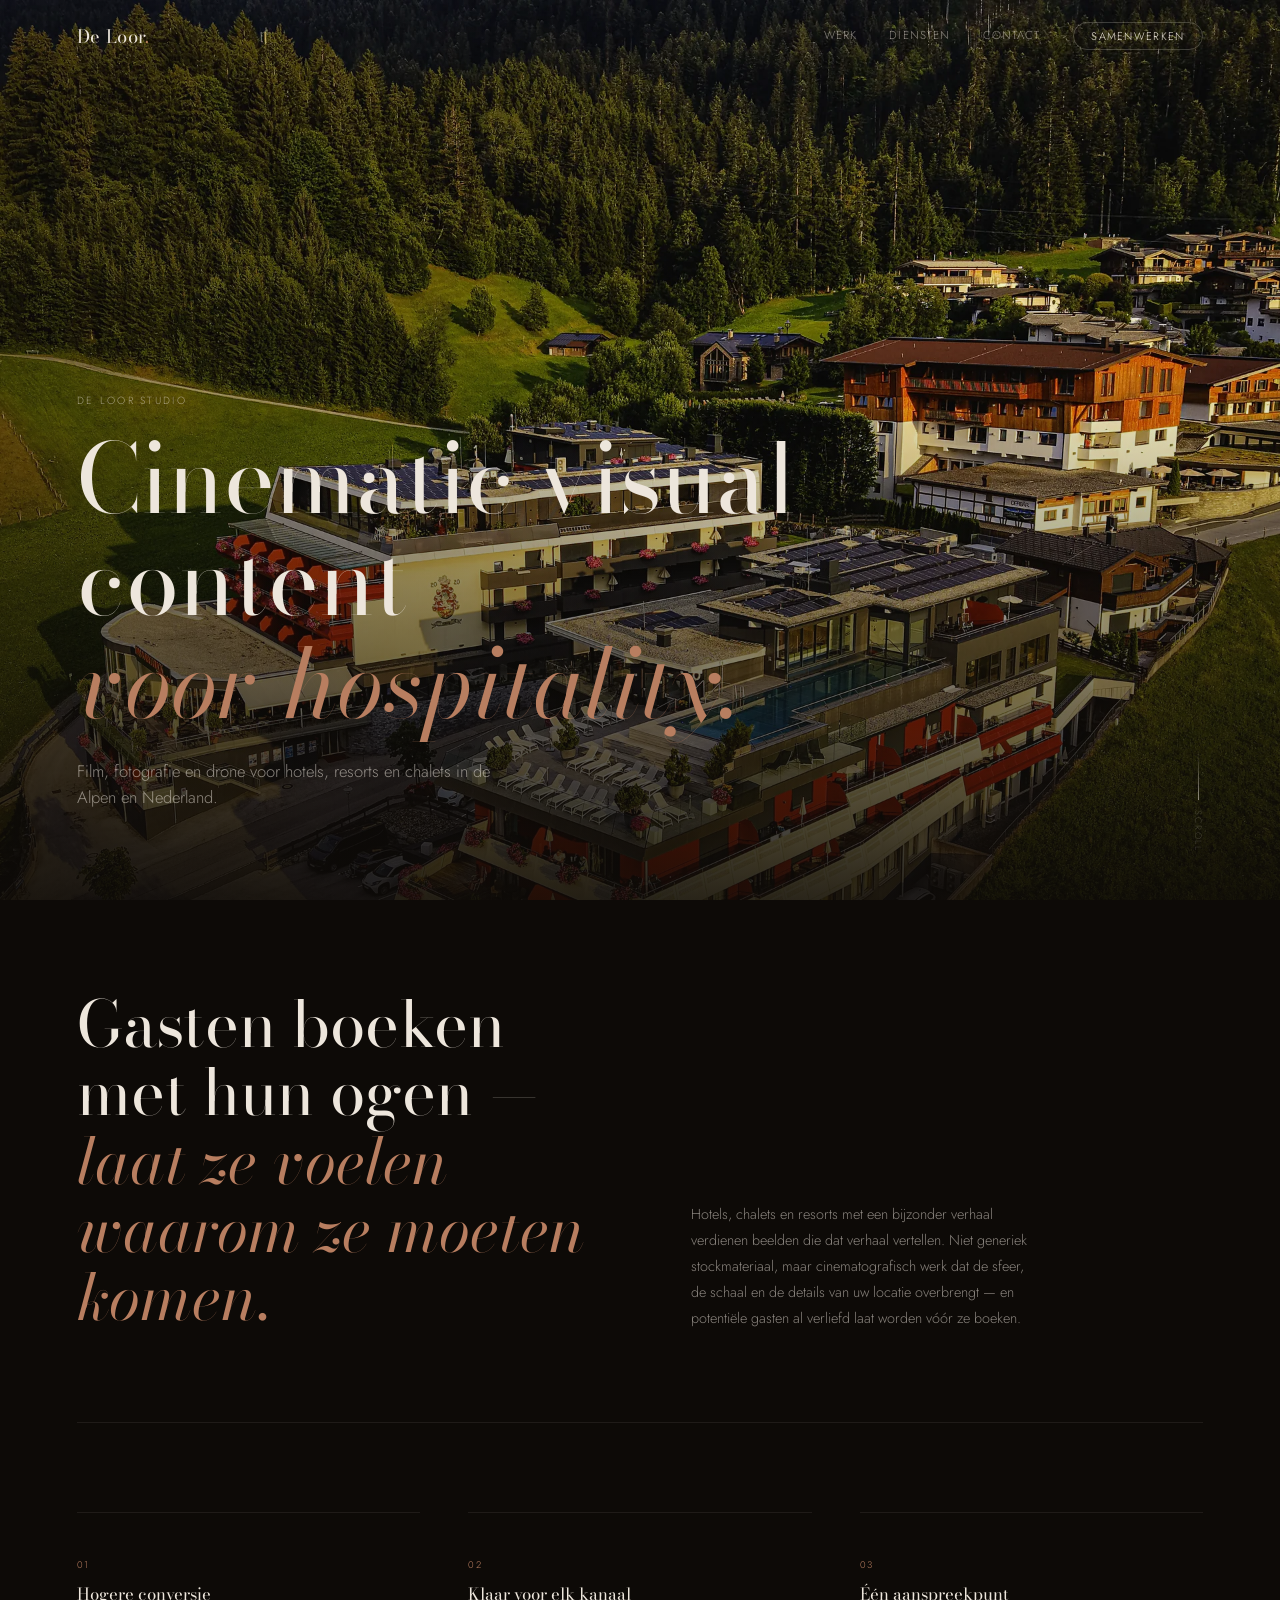
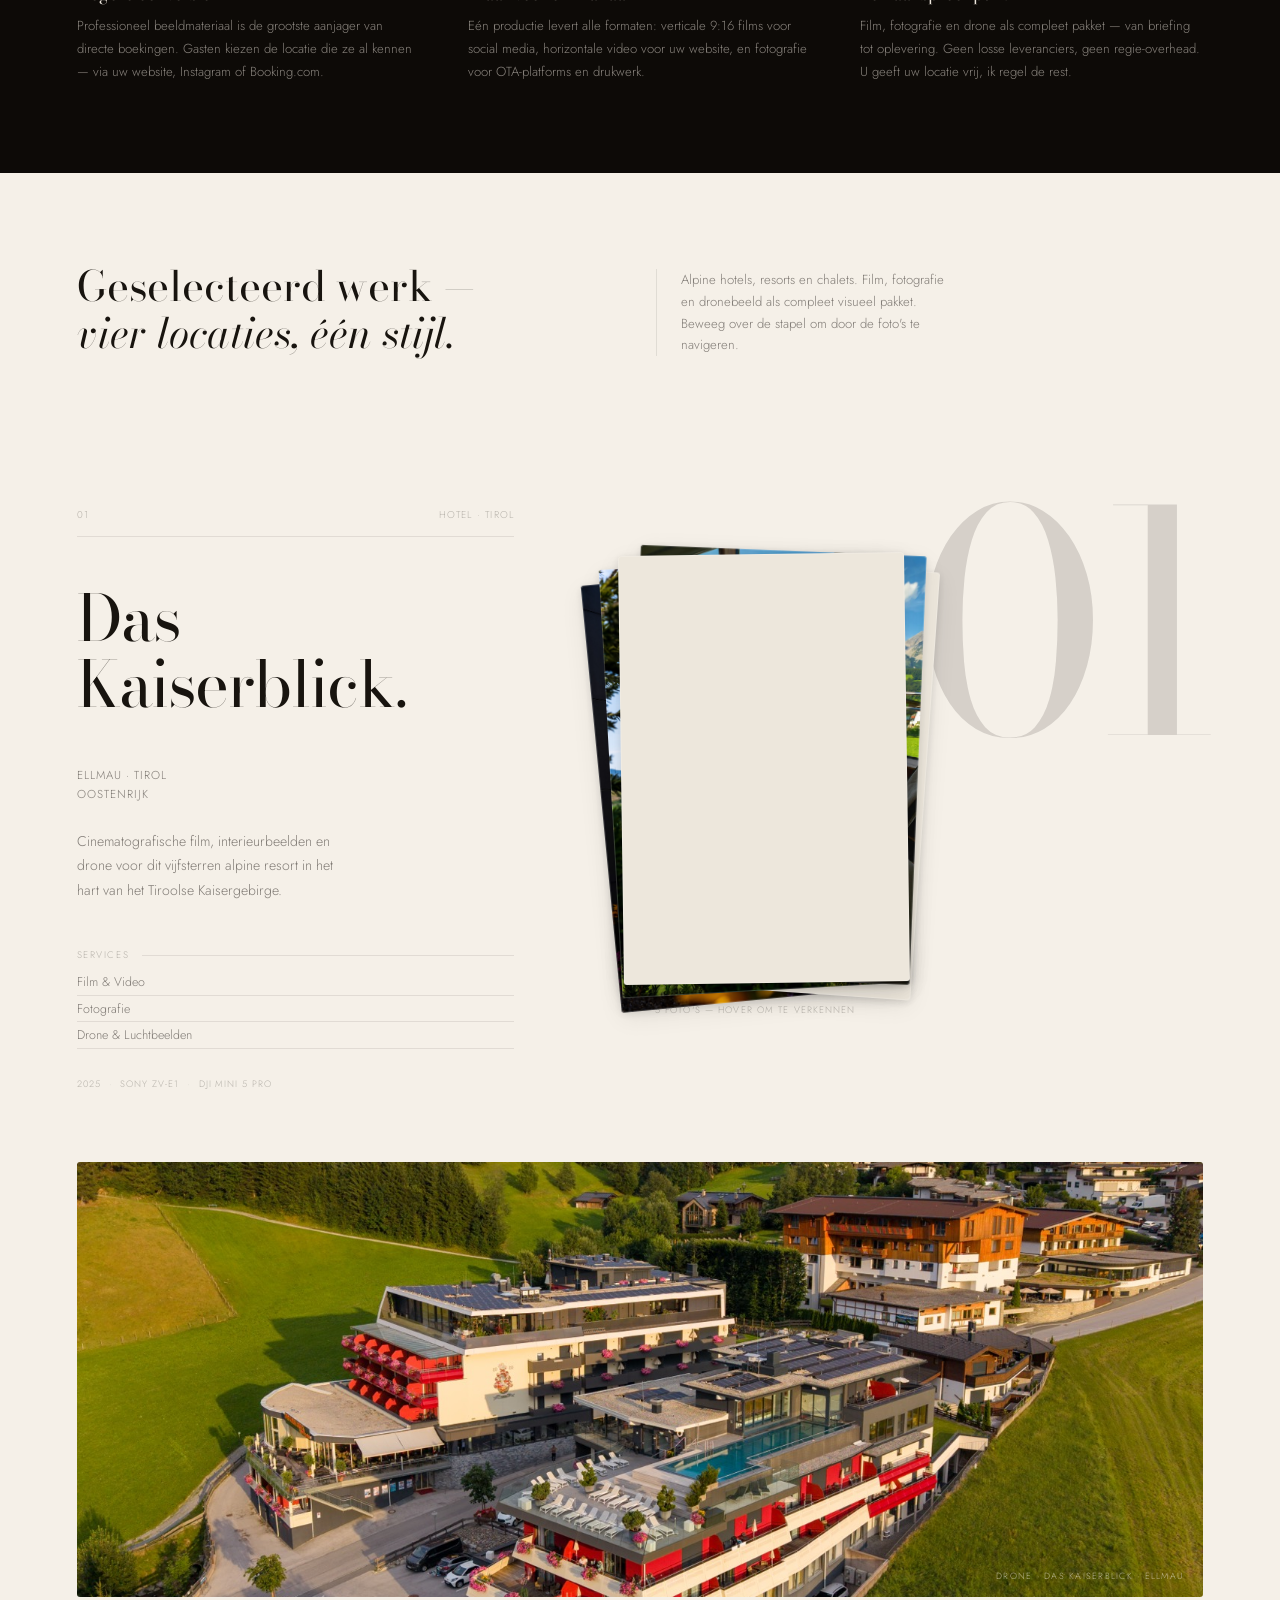
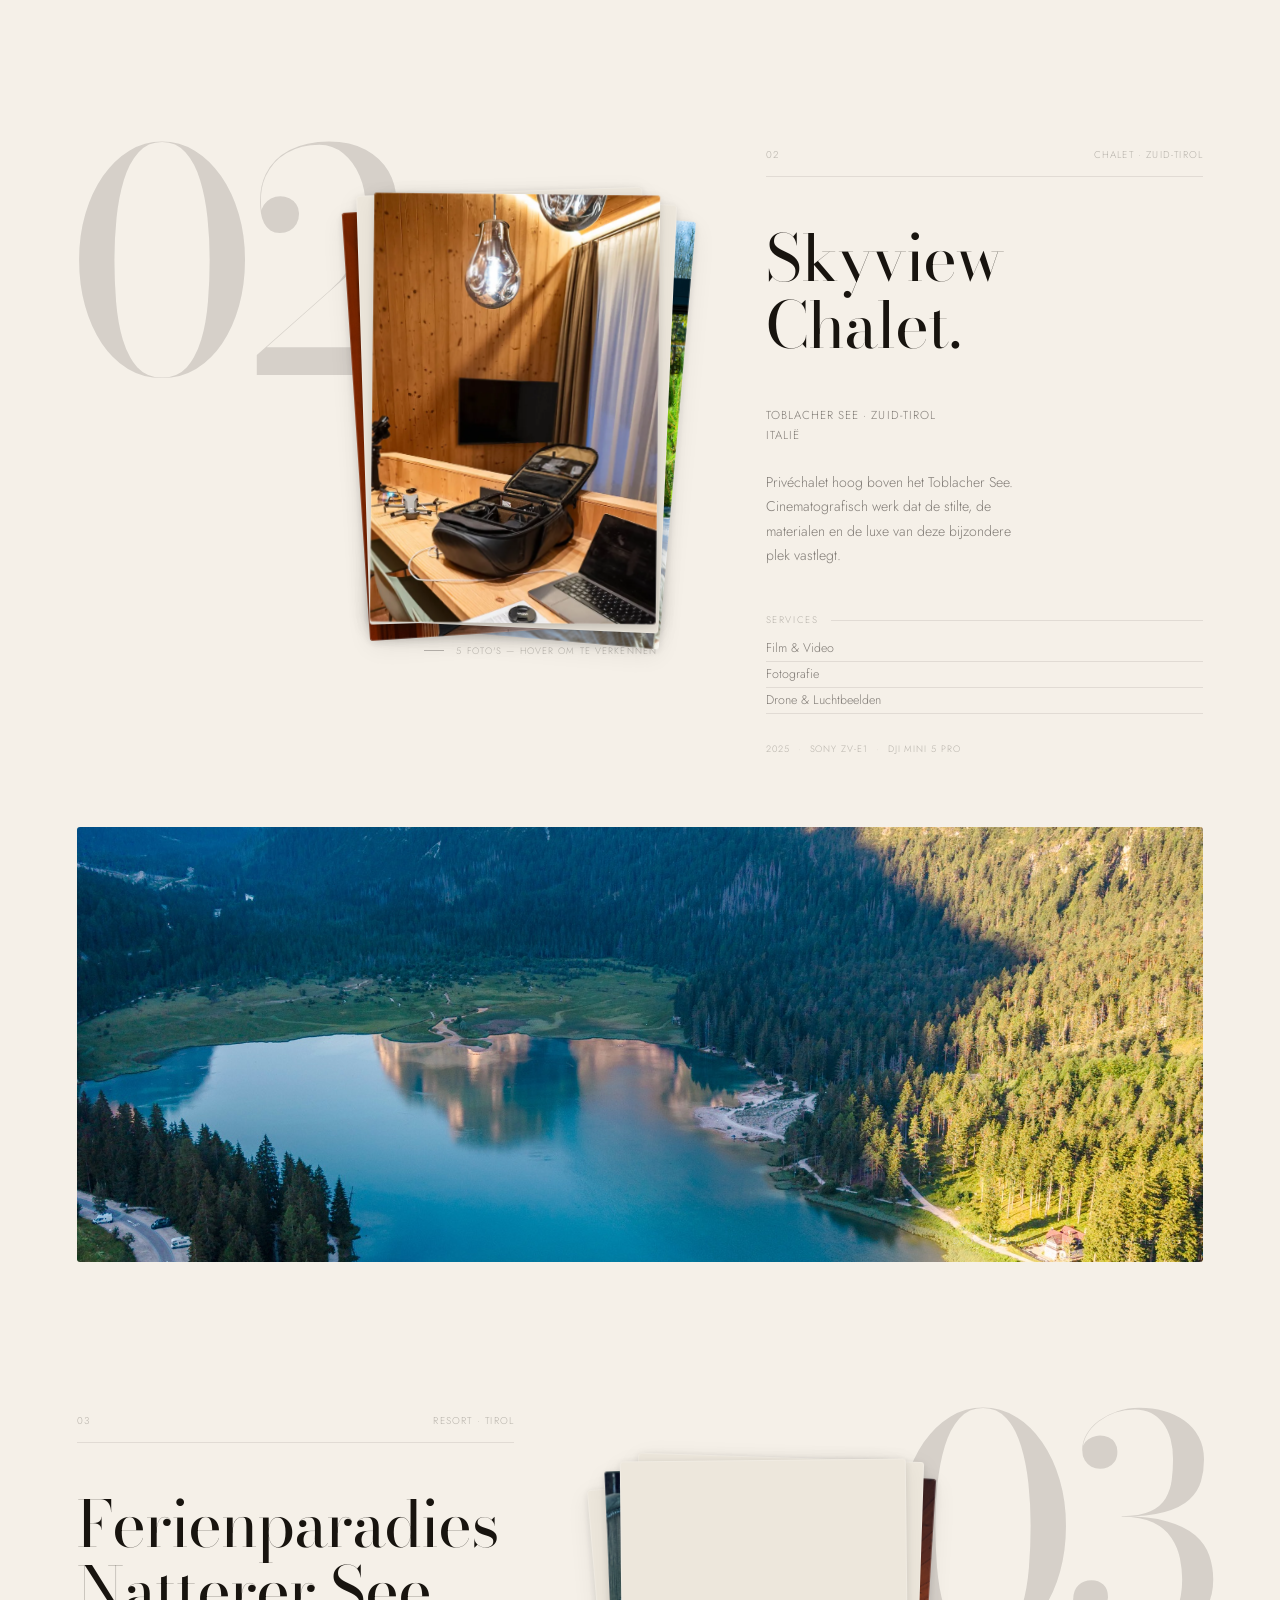
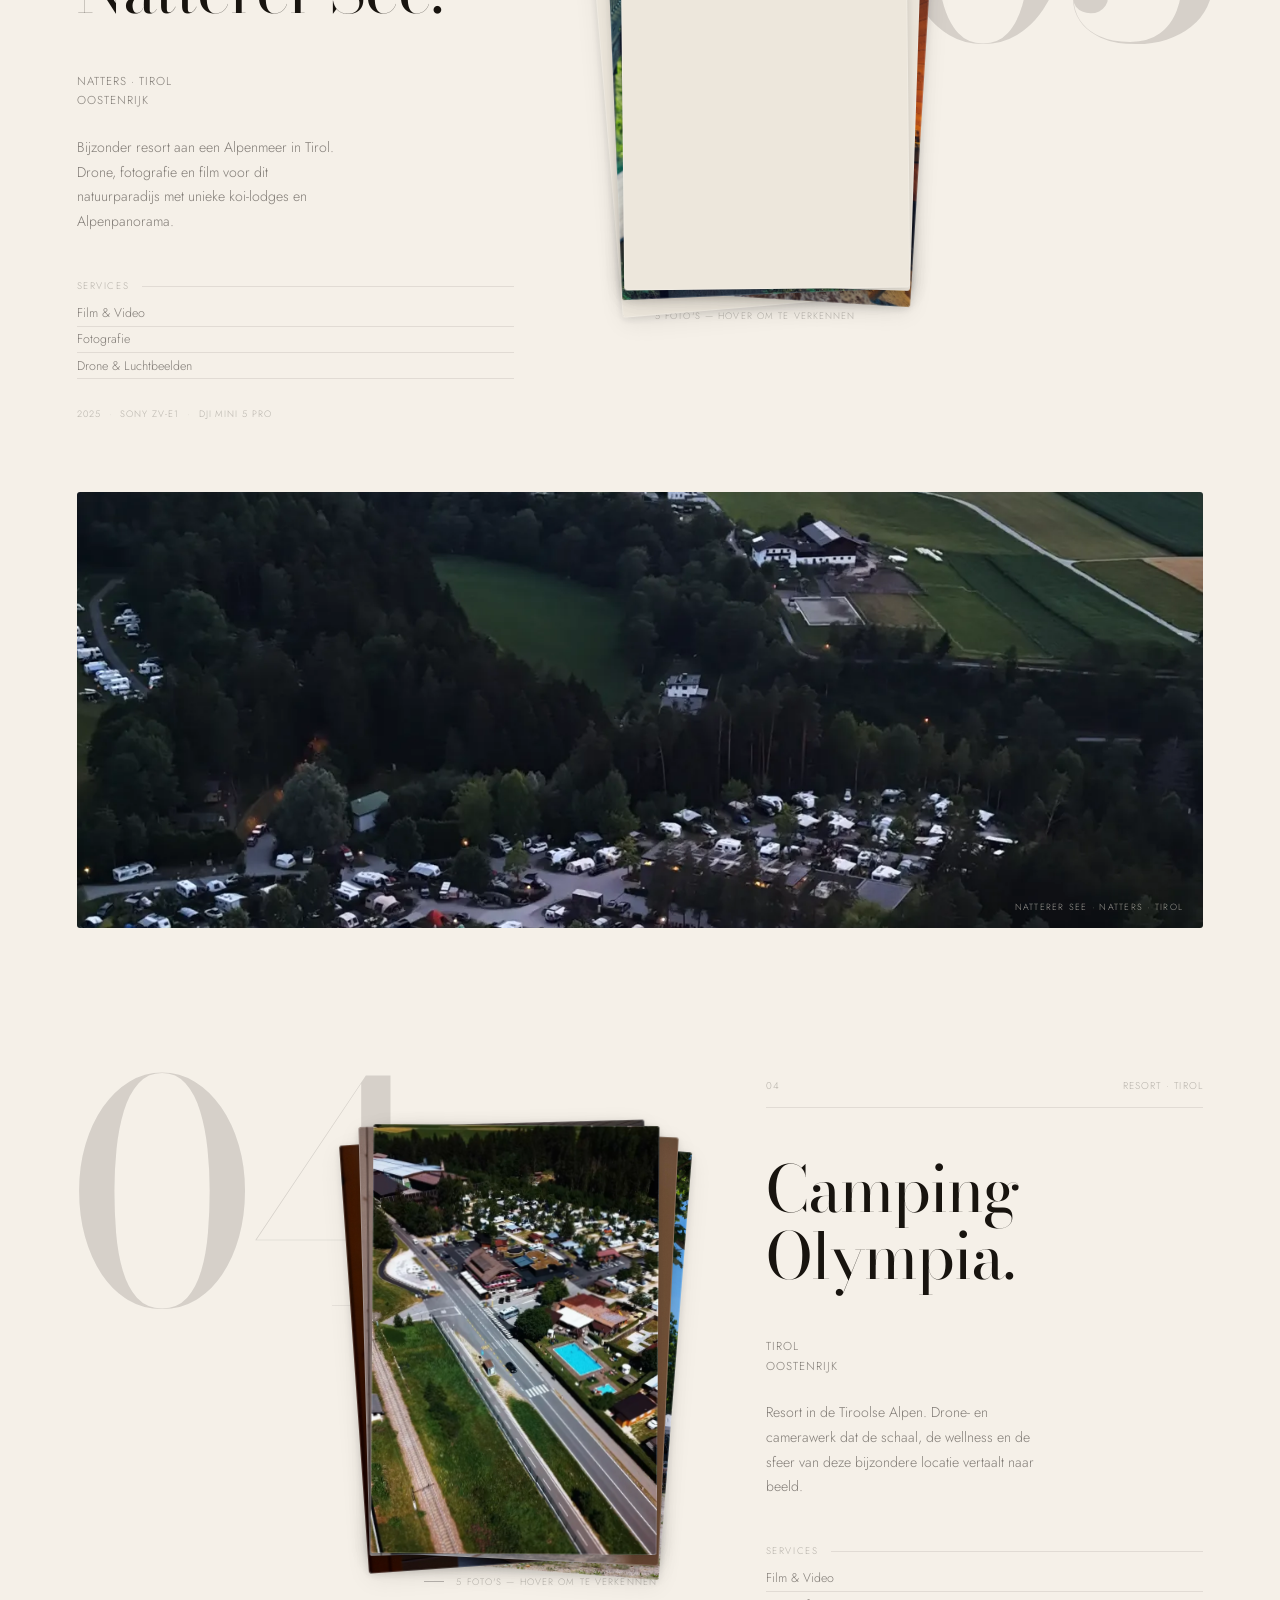
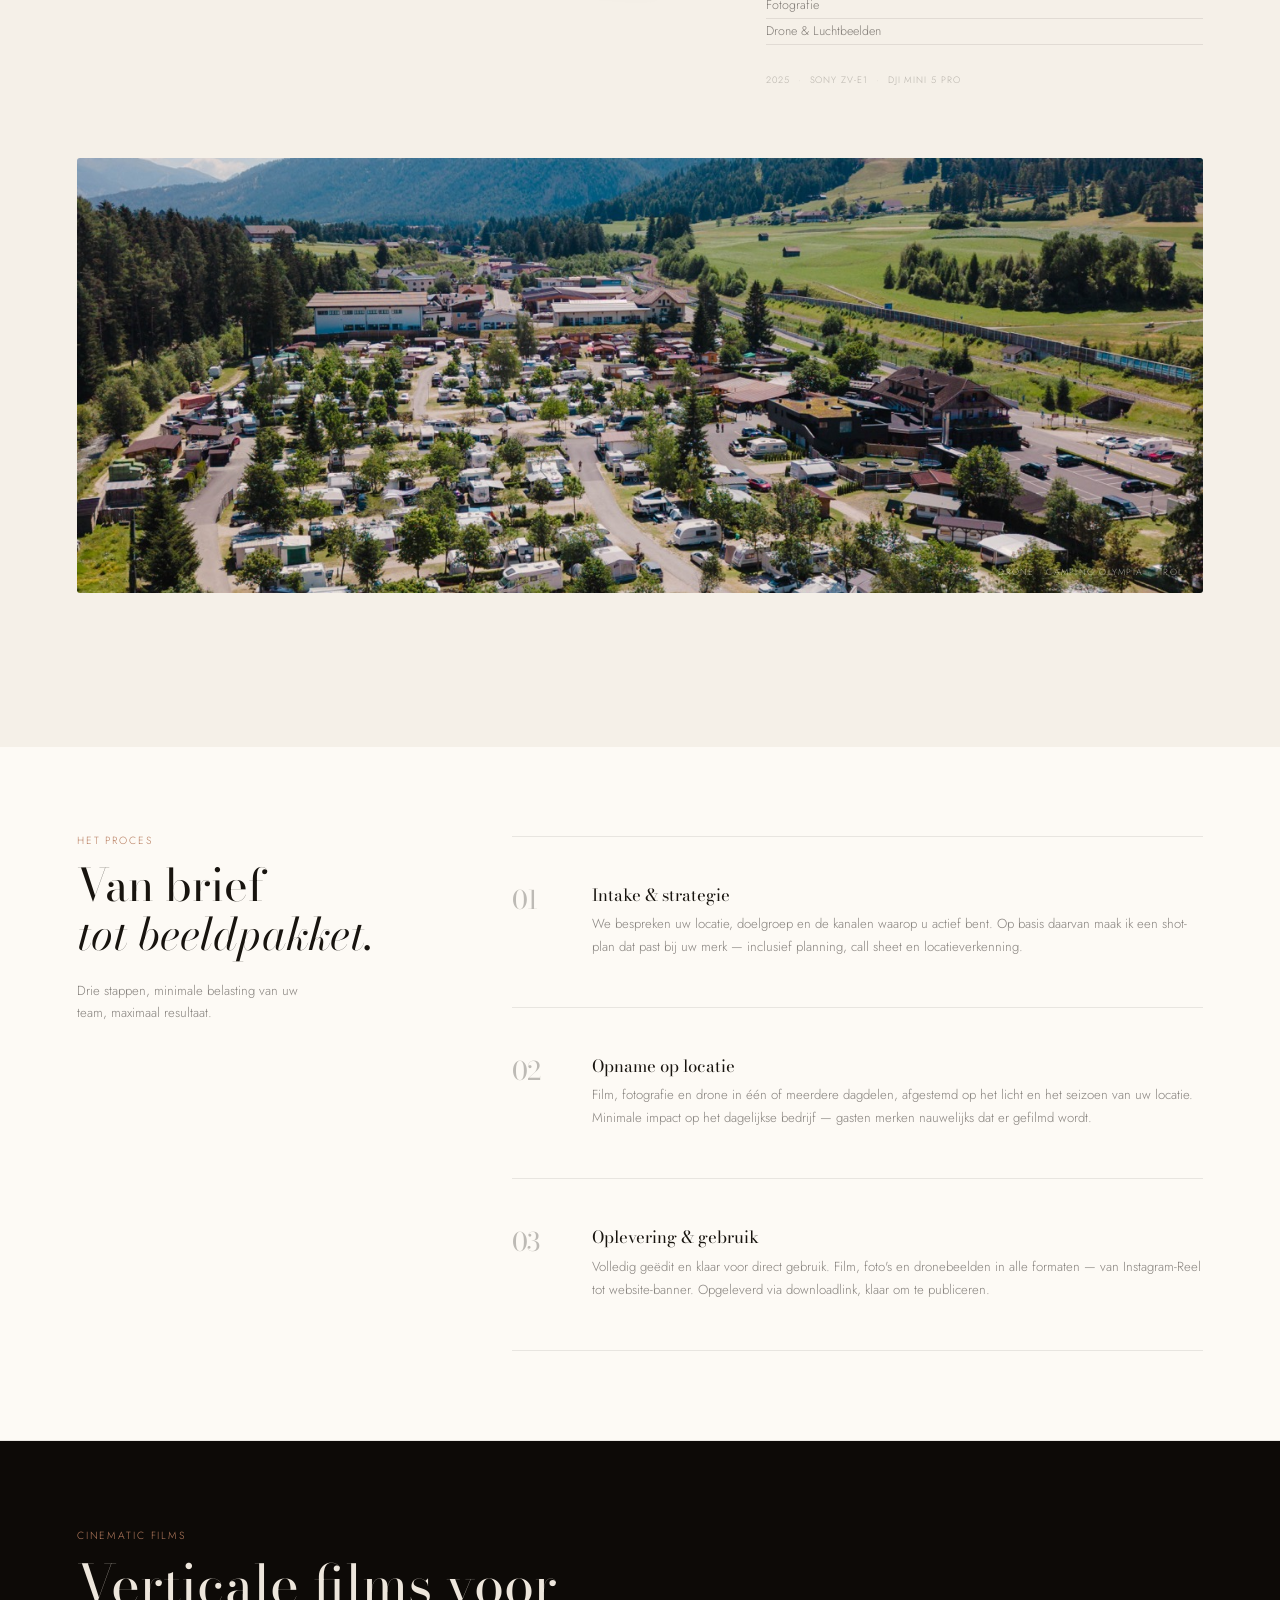
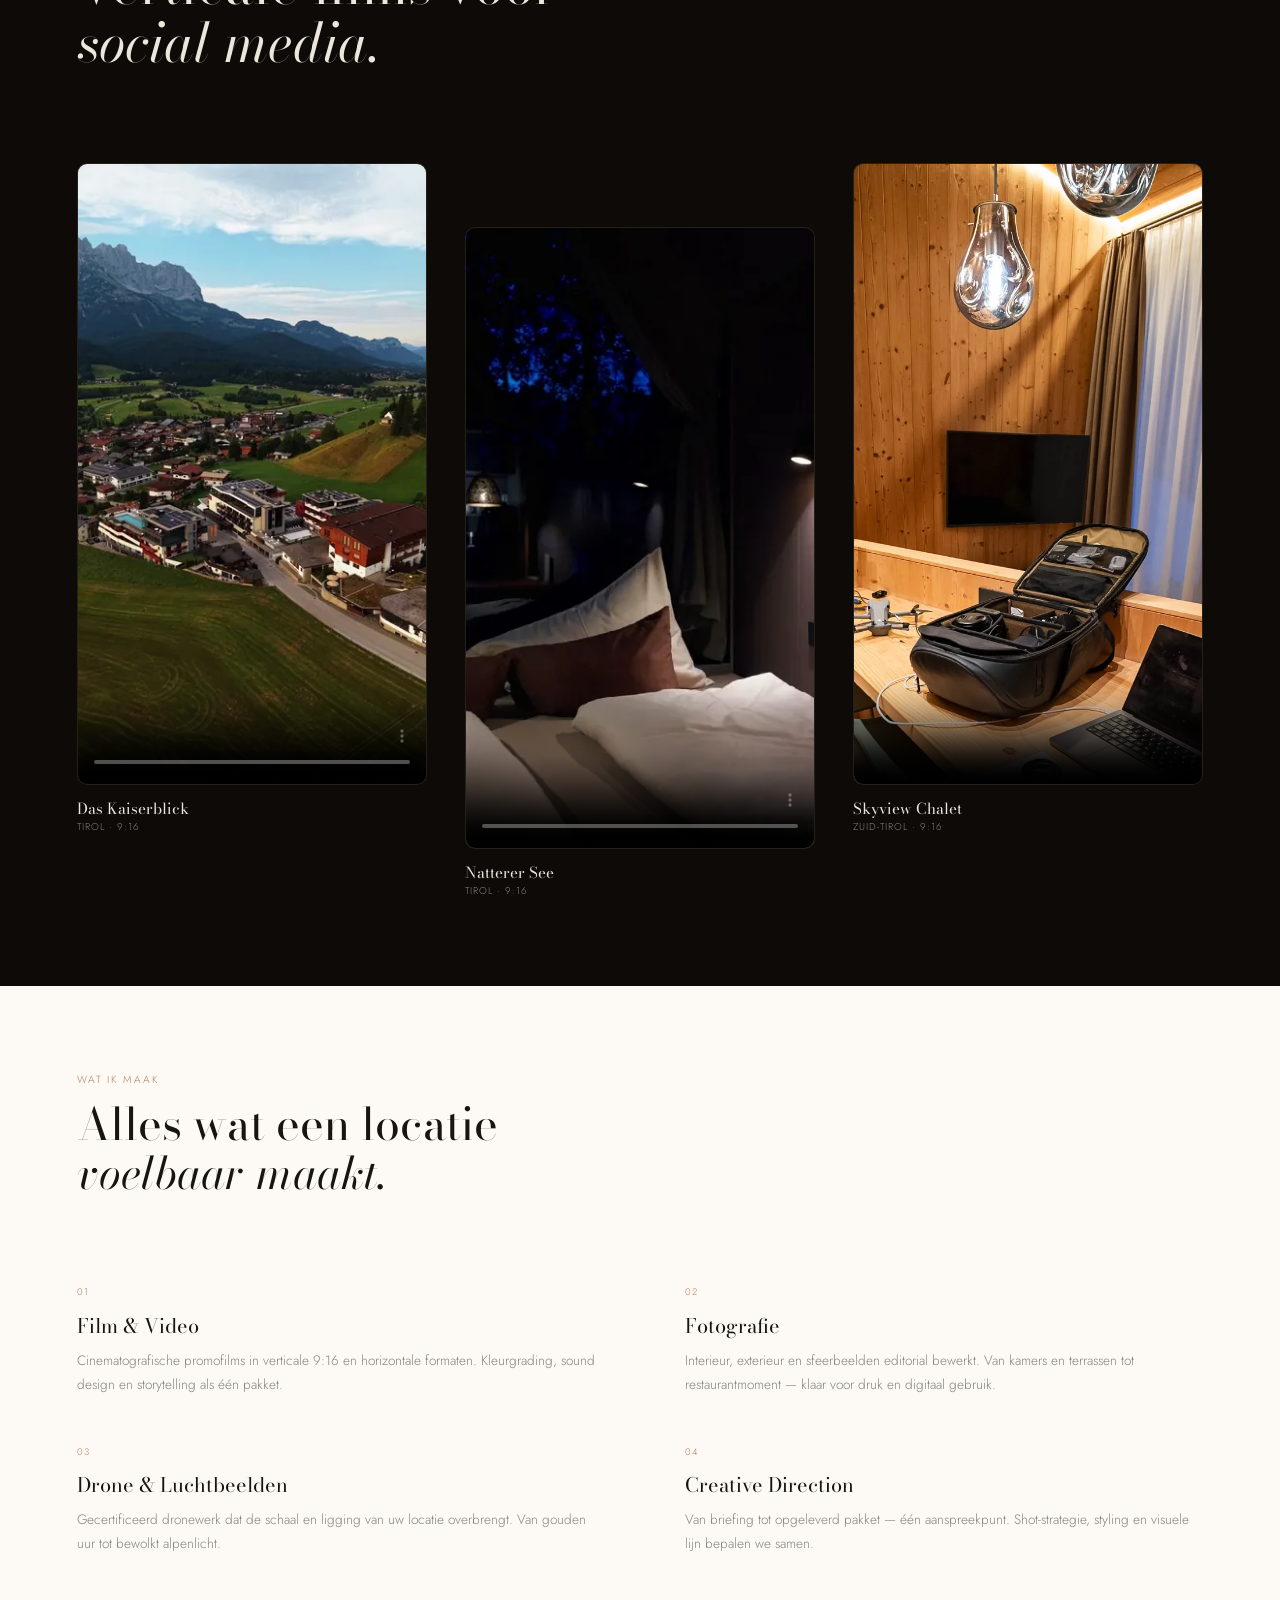
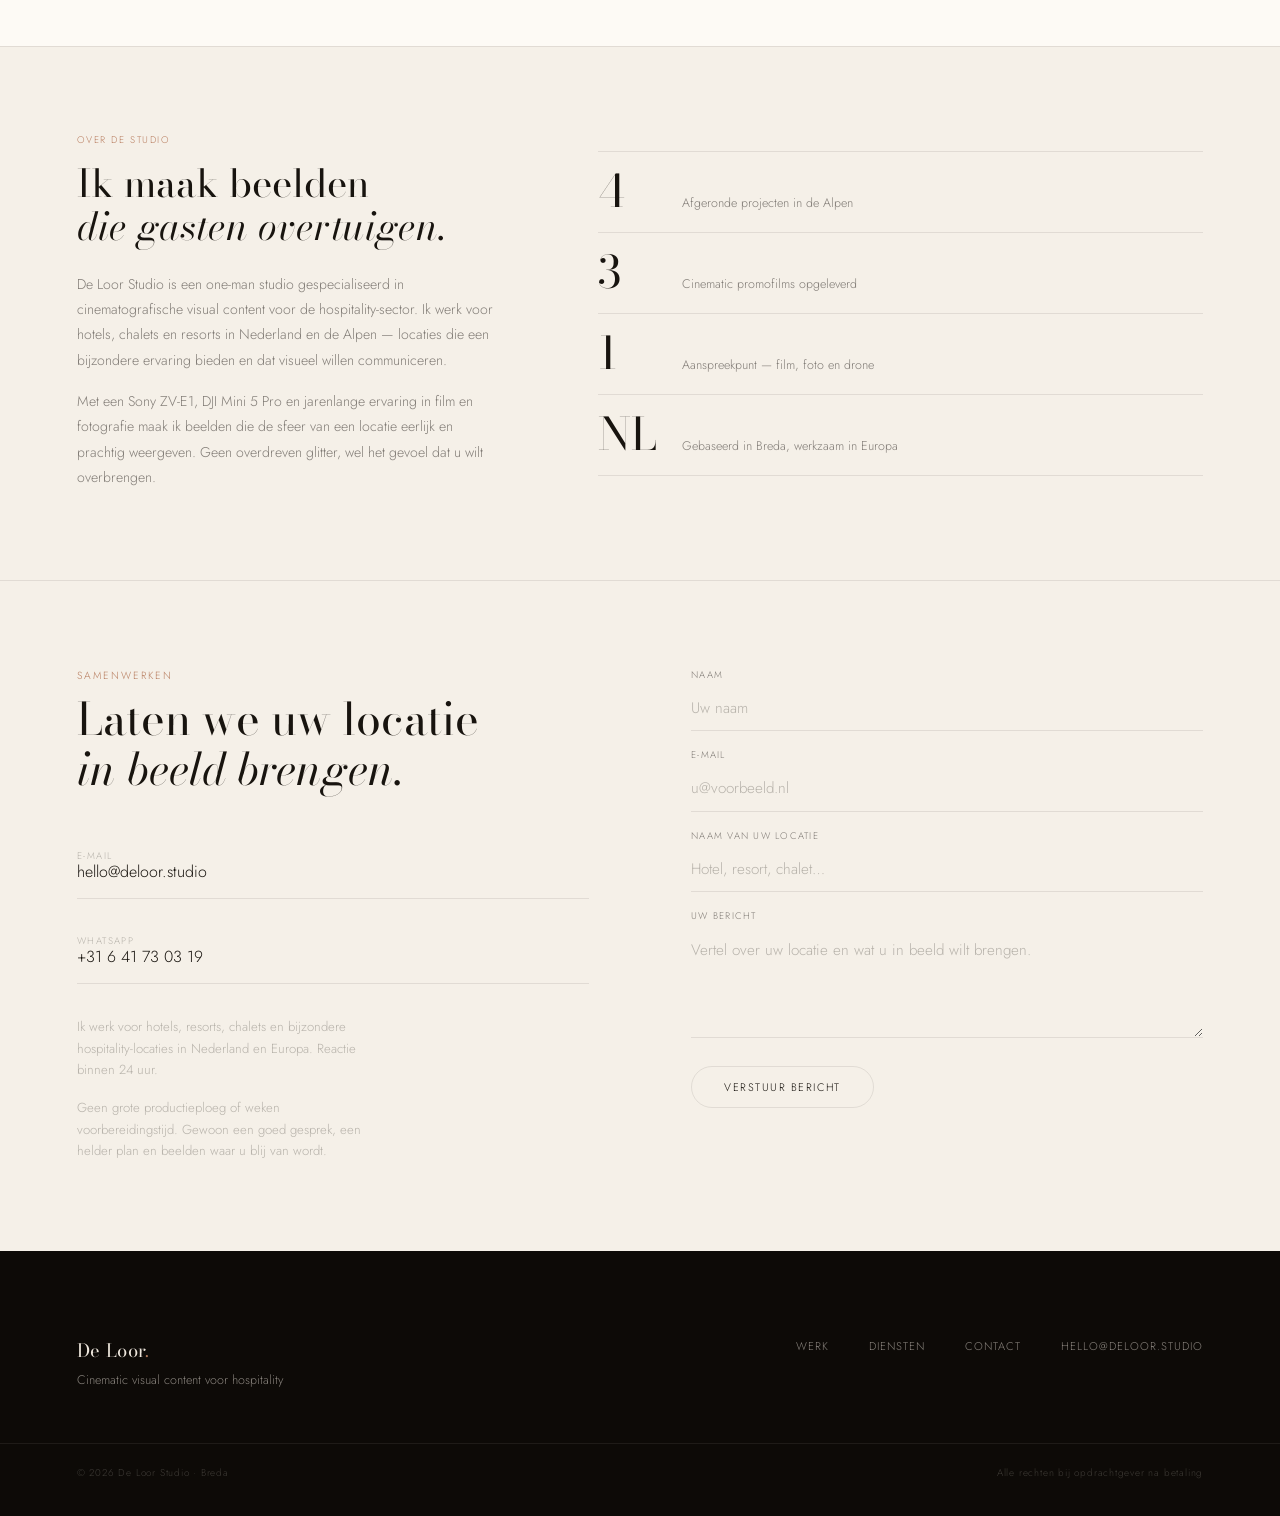
==== commit 9df45fc6: "Conversie-secties: propositie, proces en studio-info - Propositiesectie (donker, na hero): 'Gasten b" ====
--- a/index.html
+++ b/index.html
@@ -70,6 +70,36 @@
   </div>
 </section>
 
+<!-- ════════════════════════════ PROPOSITIE ════════════════════════════════════════ -->
+<section class="proposition" aria-label="Waarom De Loor Studio">
+  <div class="proposition-inner">
+
+    <div class="proposition-top" data-reveal>
+      <h2 class="proposition-hl">Gasten boeken<br>met hun ogen —<br><em>laat ze voelen<br>waarom ze moeten komen.</em></h2>
+      <p class="proposition-lead">Hotels, chalets en resorts met een bijzonder verhaal verdienen beelden die dat verhaal vertellen. Niet generiek stockmateriaal, maar cinematografisch werk dat de sfeer, de schaal en de details van uw locatie overbrengt — en potentiële gasten al verliefd laat worden vóór ze boeken.</p>
+    </div>
+
+    <div class="proposition-pillars">
+      <div class="pillar" data-reveal>
+        <span class="pillar-n">01</span>
+        <h3>Hogere conversie</h3>
+        <p>Professioneel beeldmateriaal is de grootste aanjager van directe boekingen. Gasten kiezen de locatie die ze al kennen — via uw website, Instagram of Booking.com.</p>
+      </div>
+      <div class="pillar" data-reveal style="--delay:80ms">
+        <span class="pillar-n">02</span>
+        <h3>Klaar voor elk kanaal</h3>
+        <p>Eén productie levert alle formaten: verticale 9:16 films voor social media, horizontale video voor uw website, en fotografie voor OTA-platforms en drukwerk.</p>
+      </div>
+      <div class="pillar" data-reveal style="--delay:160ms">
+        <span class="pillar-n">03</span>
+        <h3>Één aanspreekpunt</h3>
+        <p>Film, fotografie en drone als compleet pakket — van briefing tot oplevering. Geen losse leveranciers, geen regie-overhead. U geeft uw locatie vrij, ik regel de rest.</p>
+      </div>
+    </div>
+
+  </div>
+</section>
+
 <!-- ══════════════════════════════════════ WERK ══════════════════════════════════════ -->
 <section class="work" id="werk" aria-label="Geselecteerd werk">
 
@@ -396,6 +426,43 @@
     </div>
   </article>
 
+</section>
+
+<!-- ══════════════════════════════════ PROCESS ════════════════════════════════════ -->
+<section class="process" aria-label="Hoe het werkt">
+  <div class="process-inner">
+
+    <div class="process-head" data-reveal>
+      <span class="eyebrow">Het proces</span>
+      <h2 class="process-title">Van brief<br><em>tot beeldpakket.</em></h2>
+      <p class="process-sub">Drie stappen, minimale belasting van uw team, maximaal resultaat.</p>
+    </div>
+
+    <div class="process-steps">
+      <div class="step" data-reveal>
+        <span class="step-n">01</span>
+        <div>
+          <h3>Intake &amp; strategie</h3>
+          <p>We bespreken uw locatie, doelgroep en de kanalen waarop u actief bent. Op basis daarvan maak ik een shot-plan dat past bij uw merk — inclusief planning, call sheet en locatieverkenning.</p>
+        </div>
+      </div>
+      <div class="step" data-reveal style="--delay:60ms">
+        <span class="step-n">02</span>
+        <div>
+          <h3>Opname op locatie</h3>
+          <p>Film, fotografie en drone in één of meerdere dagdelen, afgestemd op het licht en het seizoen van uw locatie. Minimale impact op het dagelijkse bedrijf — gasten merken nauwelijks dat er gefilmd wordt.</p>
+        </div>
+      </div>
+      <div class="step" data-reveal style="--delay:120ms">
+        <span class="step-n">03</span>
+        <div>
+          <h3>Oplevering &amp; gebruik</h3>
+          <p>Volledig geëdit en klaar voor direct gebruik. Film, foto's en dronebeelden in alle formaten — van Instagram-Reel tot website-banner. Opgeleverd via downloadlink, klaar om te publiceren.</p>
+        </div>
+      </div>
+    </div>
+
+  </div>
 </section>
 
 <!-- ═══════════════════════════════════ FILMS ══════════════════════════════════════ -->
@@ -484,6 +551,39 @@
         <p>Van briefing tot opgeleverd pakket — één aanspreekpunt. Shot-strategie, styling en visuele lijn bepalen we samen.</p>
       </div>
     </div>
+  </div>
+</section>
+
+<!-- ════════════════════════════════════ OVER ══════════════════════════════════════ -->
+<section class="about" aria-label="Over De Loor Studio">
+  <div class="about-inner">
+
+    <div class="about-body" data-reveal>
+      <span class="about-label">Over de studio</span>
+      <h2 class="about-title">Ik maak beelden<br><em>die gasten overtuigen.</em></h2>
+      <p>De Loor Studio is een one-man studio gespecialiseerd in cinematografische visual content voor de hospitality-sector. Ik werk voor hotels, chalets en resorts in Nederland en de Alpen — locaties die een bijzondere ervaring bieden en dat visueel willen communiceren.</p>
+      <p>Met een Sony ZV-E1, DJI Mini 5 Pro en jarenlange ervaring in film en fotografie maak ik beelden die de sfeer van een locatie eerlijk en prachtig weergeven. Geen overdreven glitter, wel het gevoel dat u wilt overbrengen.</p>
+    </div>
+
+    <div class="about-facts" data-reveal style="--delay:100ms">
+      <div class="fact">
+        <span class="fact-val">4</span>
+        <span class="fact-label">Afgeronde projecten in de Alpen</span>
+      </div>
+      <div class="fact">
+        <span class="fact-val">3</span>
+        <span class="fact-label">Cinematic promofilms opgeleverd</span>
+      </div>
+      <div class="fact">
+        <span class="fact-val">1</span>
+        <span class="fact-label">Aanspreekpunt — film, foto en drone</span>
+      </div>
+      <div class="fact">
+        <span class="fact-val">NL</span>
+        <span class="fact-label">Gebaseerd in Breda, werkzaam in Europa</span>
+      </div>
+    </div>
+
   </div>
 </section>
 
@@ -504,6 +604,7 @@
         </a>
       </div>
       <p class="contact-note">Ik werk voor hotels, resorts, chalets en bijzondere hospitality-locaties in Nederland en Europa. Reactie binnen 24 uur.</p>
+      <p class="contact-note" style="margin-top:1rem;">Geen grote productieploeg of weken voorbereidingstijd. Gewoon een goed gesprek, een helder plan en beelden waar u blij van wordt.</p>
     </div>
     <div class="contact-right" data-reveal style="--delay:100ms">
       <form class="form" id="contact-form"
--- a/styles.css
+++ b/styles.css
@@ -817,3 +817,186 @@
   .photo-stack { height: 64vw; }
   .photo-card { width: 44vw; }
 }
+
+/* ════════════════════════════════════════════════════════════
+   PROPOSITIE — waarde + voor wie
+   ════════════════════════════════════════════════════════════ */
+.proposition {
+  background: var(--dark);
+  color: var(--cream);
+  padding: var(--sp-l) 0;
+}
+.proposition-inner {
+  max-width: var(--max); margin: 0 auto;
+  padding: 0 var(--pad);
+}
+.proposition-top {
+  display: grid;
+  grid-template-columns: 1fr 1fr;
+  gap: clamp(3rem, 8vw, 9rem);
+  align-items: end;
+  padding-bottom: var(--sp-l);
+  margin-bottom: var(--sp-l);
+  border-bottom: 1px solid var(--dark-rule);
+}
+.proposition-hl {
+  font: 400 clamp(2rem, 5vw, 4rem)/1.07 var(--serif);
+  color: var(--cream);
+}
+.proposition-hl em { font-style: italic; color: var(--accent); }
+.proposition-lead {
+  font: 300 .9rem/1.8 var(--sans);
+  color: var(--cream-mid);
+  max-width: 42ch;
+  align-self: end;
+}
+
+.proposition-pillars {
+  display: grid;
+  grid-template-columns: repeat(3, 1fr);
+  gap: clamp(1.5rem, 4vw, 3rem);
+}
+.pillar {
+  border-top: 1px solid var(--dark-rule);
+  padding-top: var(--sp-m);
+}
+.pillar-n {
+  display: block;
+  font: 300 .6rem/1 var(--sans);
+  letter-spacing: .16em;
+  color: var(--accent);
+  margin-bottom: .85rem;
+}
+.pillar h3 {
+  font: 400 1.05rem/1.2 var(--serif);
+  color: var(--cream);
+  margin-bottom: .65rem;
+}
+.pillar p {
+  font: 300 .82rem/1.75 var(--sans);
+  color: var(--cream-mid);
+}
+
+/* ════════════════════════════════════════════════════════════
+   PROCESS — drie stappen
+   ════════════════════════════════════════════════════════════ */
+.process {
+  background: var(--bg-lift);
+  padding: var(--sp-l) 0;
+  border-bottom: 1px solid var(--rule);
+}
+.process-inner {
+  max-width: var(--max); margin: 0 auto;
+  padding: 0 var(--pad);
+  display: grid;
+  grid-template-columns: 4fr 8fr;
+  gap: clamp(3rem, 7vw, 8rem);
+  align-items: start;
+}
+.process-head .eyebrow { color: var(--accent); }
+.process-title {
+  font: 400 clamp(1.6rem, 3.5vw, 2.8rem)/1.1 var(--serif);
+  color: var(--ink);
+  margin-bottom: 1.25rem;
+}
+.process-title em { font-style: italic; }
+.process-sub {
+  font: 300 .82rem/1.7 var(--sans);
+  color: var(--ink-mid);
+  max-width: 28ch;
+}
+.process-steps {
+  display: flex;
+  flex-direction: column;
+}
+.step {
+  display: grid;
+  grid-template-columns: 3.5rem 1fr;
+  gap: 1.5rem;
+  align-items: start;
+  padding: var(--sp-m) 0;
+  border-top: 1px solid var(--rule);
+}
+.step:last-child { border-bottom: 1px solid var(--rule); }
+.step-n {
+  font: 400 1.6rem/1 var(--serif);
+  color: var(--ink-soft);
+  letter-spacing: -.02em;
+  padding-top: .1rem;
+}
+.step h3 {
+  font: 400 1.05rem/1.2 var(--serif);
+  color: var(--ink);
+  margin-bottom: .5rem;
+}
+.step p {
+  font: 300 .82rem/1.75 var(--sans);
+  color: var(--ink-mid);
+}
+
+/* ════════════════════════════════════════════════════════════
+   OVER / STUDIO — korte about
+   ════════════════════════════════════════════════════════════ */
+.about {
+  background: var(--bg);
+  padding: var(--sp-l) 0;
+  border-top: 1px solid var(--rule);
+}
+.about-inner {
+  max-width: var(--max); margin: 0 auto;
+  padding: 0 var(--pad);
+  display: grid;
+  grid-template-columns: 5fr 7fr;
+  gap: clamp(3rem, 7vw, 8rem);
+  align-items: center;
+}
+.about-label {
+  font: 300 .6rem/1 var(--sans);
+  letter-spacing: .16em; text-transform: uppercase;
+  color: var(--accent);
+  display: block; margin-bottom: 1rem;
+}
+.about-title {
+  font: 400 clamp(1.5rem, 3vw, 2.4rem)/1.12 var(--serif);
+  color: var(--ink);
+  margin-bottom: 1.5rem;
+}
+.about-title em { font-style: italic; }
+.about-body p {
+  font: 300 .88rem/1.8 var(--sans);
+  color: var(--ink-mid);
+  margin-bottom: 1rem;
+  max-width: 52ch;
+}
+.about-body p:last-child { margin-bottom: 0; }
+.about-facts {
+  display: flex;
+  flex-direction: column;
+  gap: 0;
+}
+.fact {
+  display: flex;
+  align-items: baseline;
+  gap: 1.25rem;
+  padding: 1.1rem 0;
+  border-bottom: 1px solid var(--rule);
+}
+.fact:first-child { border-top: 1px solid var(--rule); }
+.fact-val {
+  font: 400 clamp(1.8rem, 3.5vw, 2.8rem)/1 var(--serif);
+  color: var(--ink);
+  flex-shrink: 0;
+  min-width: 4rem;
+}
+.fact-label {
+  font: 300 .78rem/1.4 var(--sans);
+  color: var(--ink-mid);
+}
+
+/* Responsive aanpassingen nieuwe secties */
+@media (max-width: 900px) {
+  .proposition-top { grid-template-columns: 1fr; }
+  .proposition-pillars { grid-template-columns: 1fr; }
+  .process-inner { grid-template-columns: 1fr; }
+  .about-inner { grid-template-columns: 1fr; }
+}
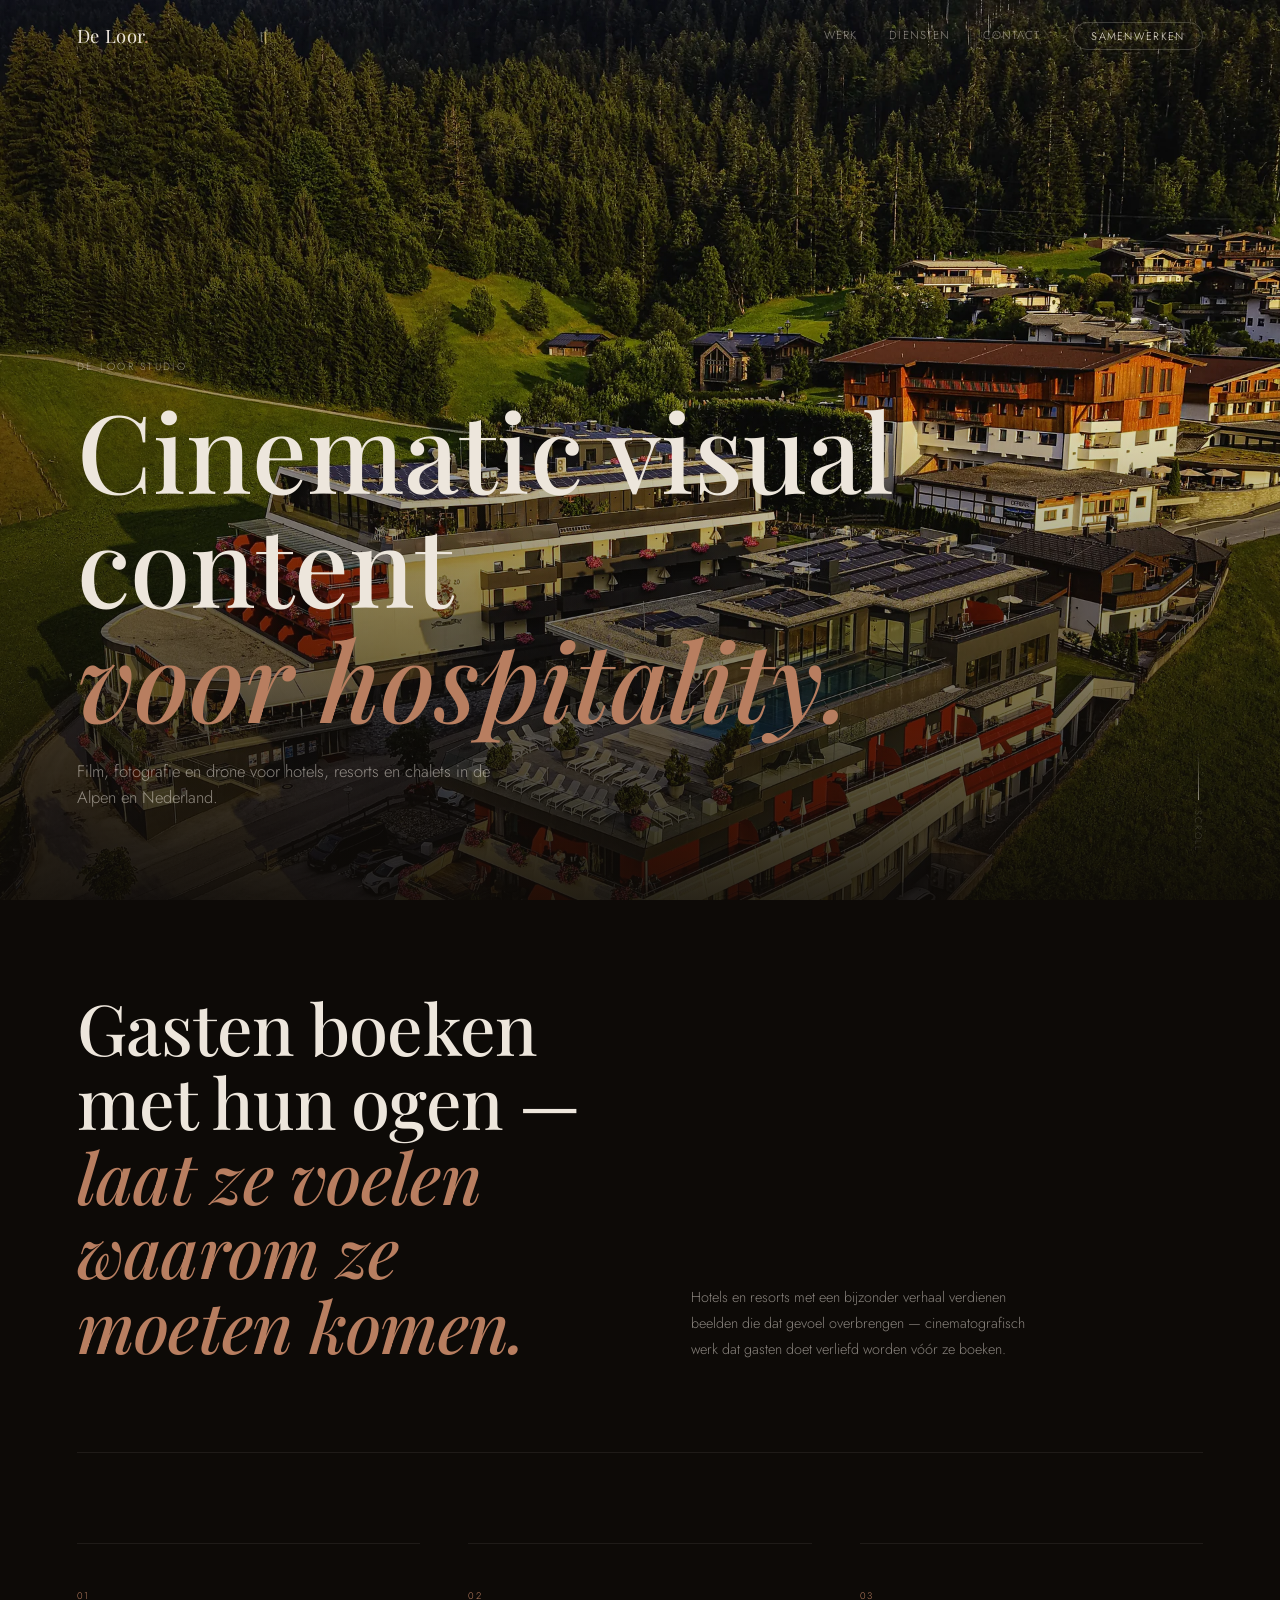
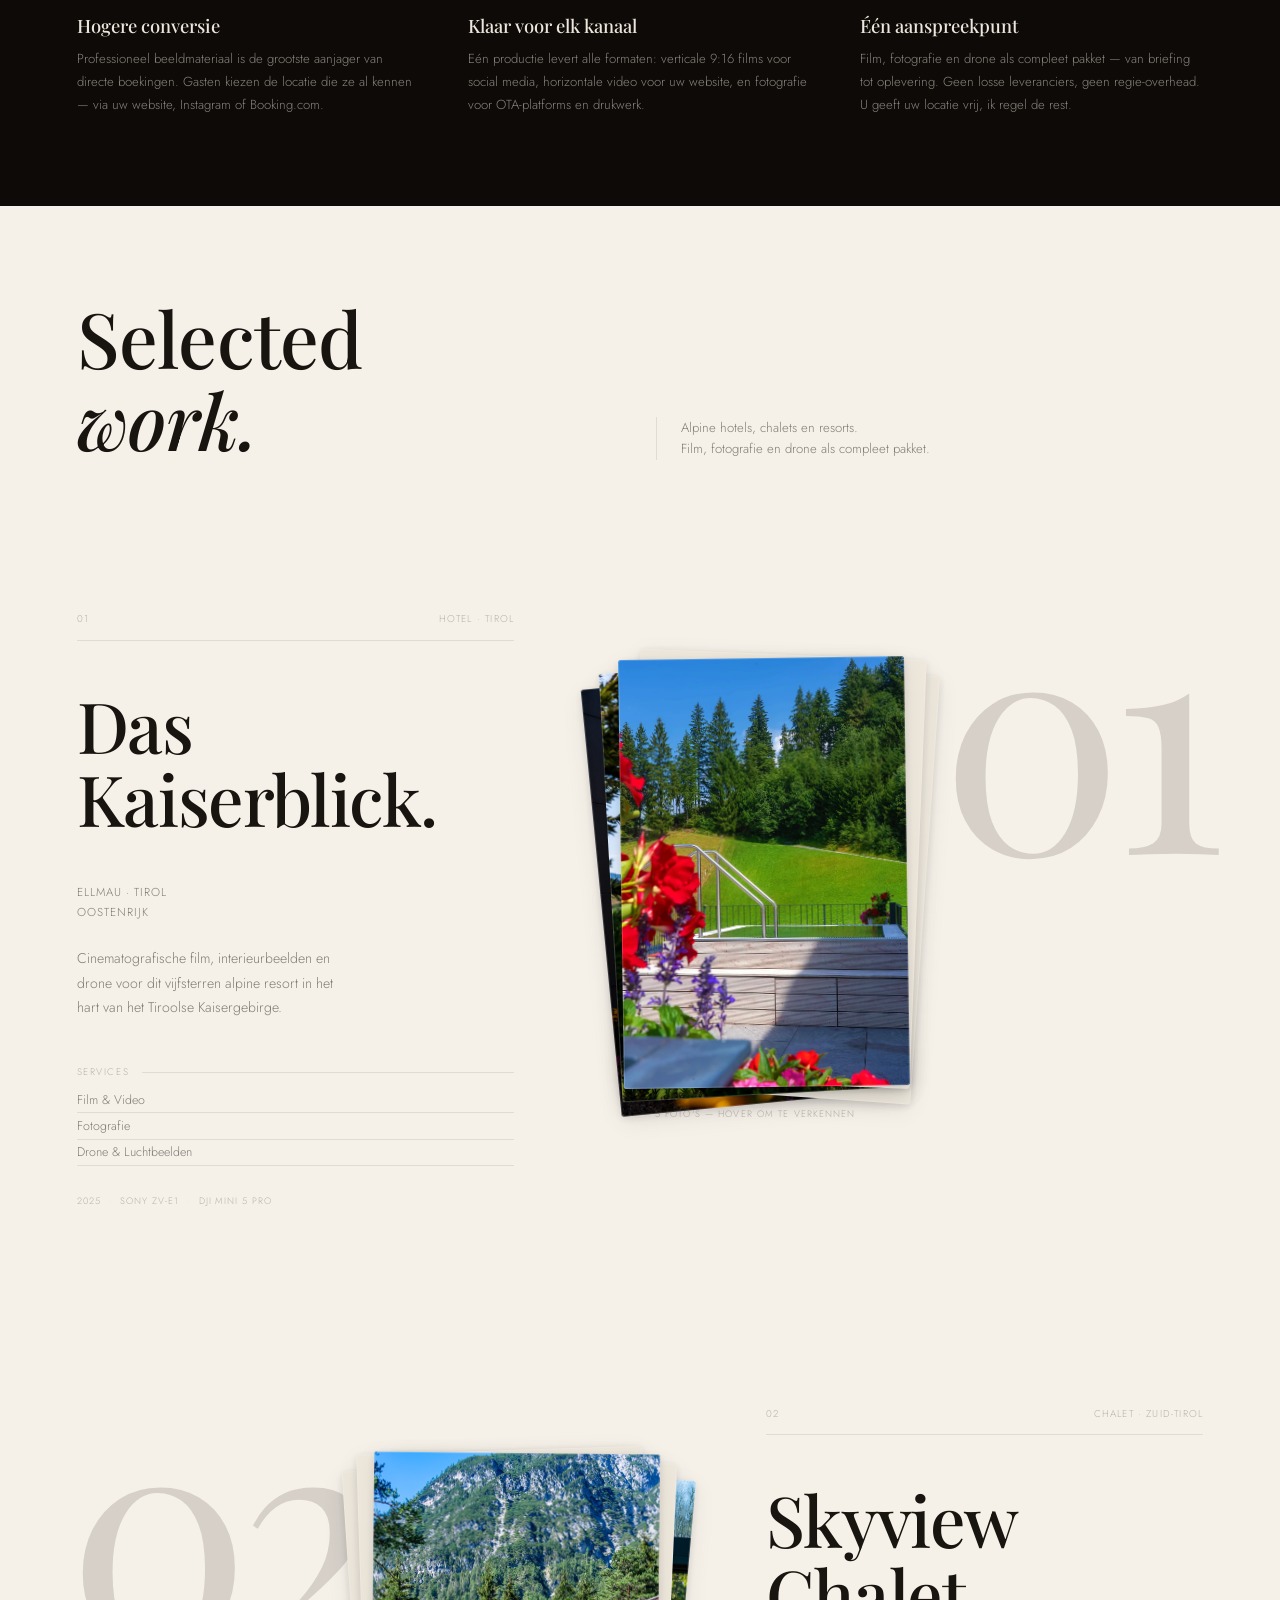
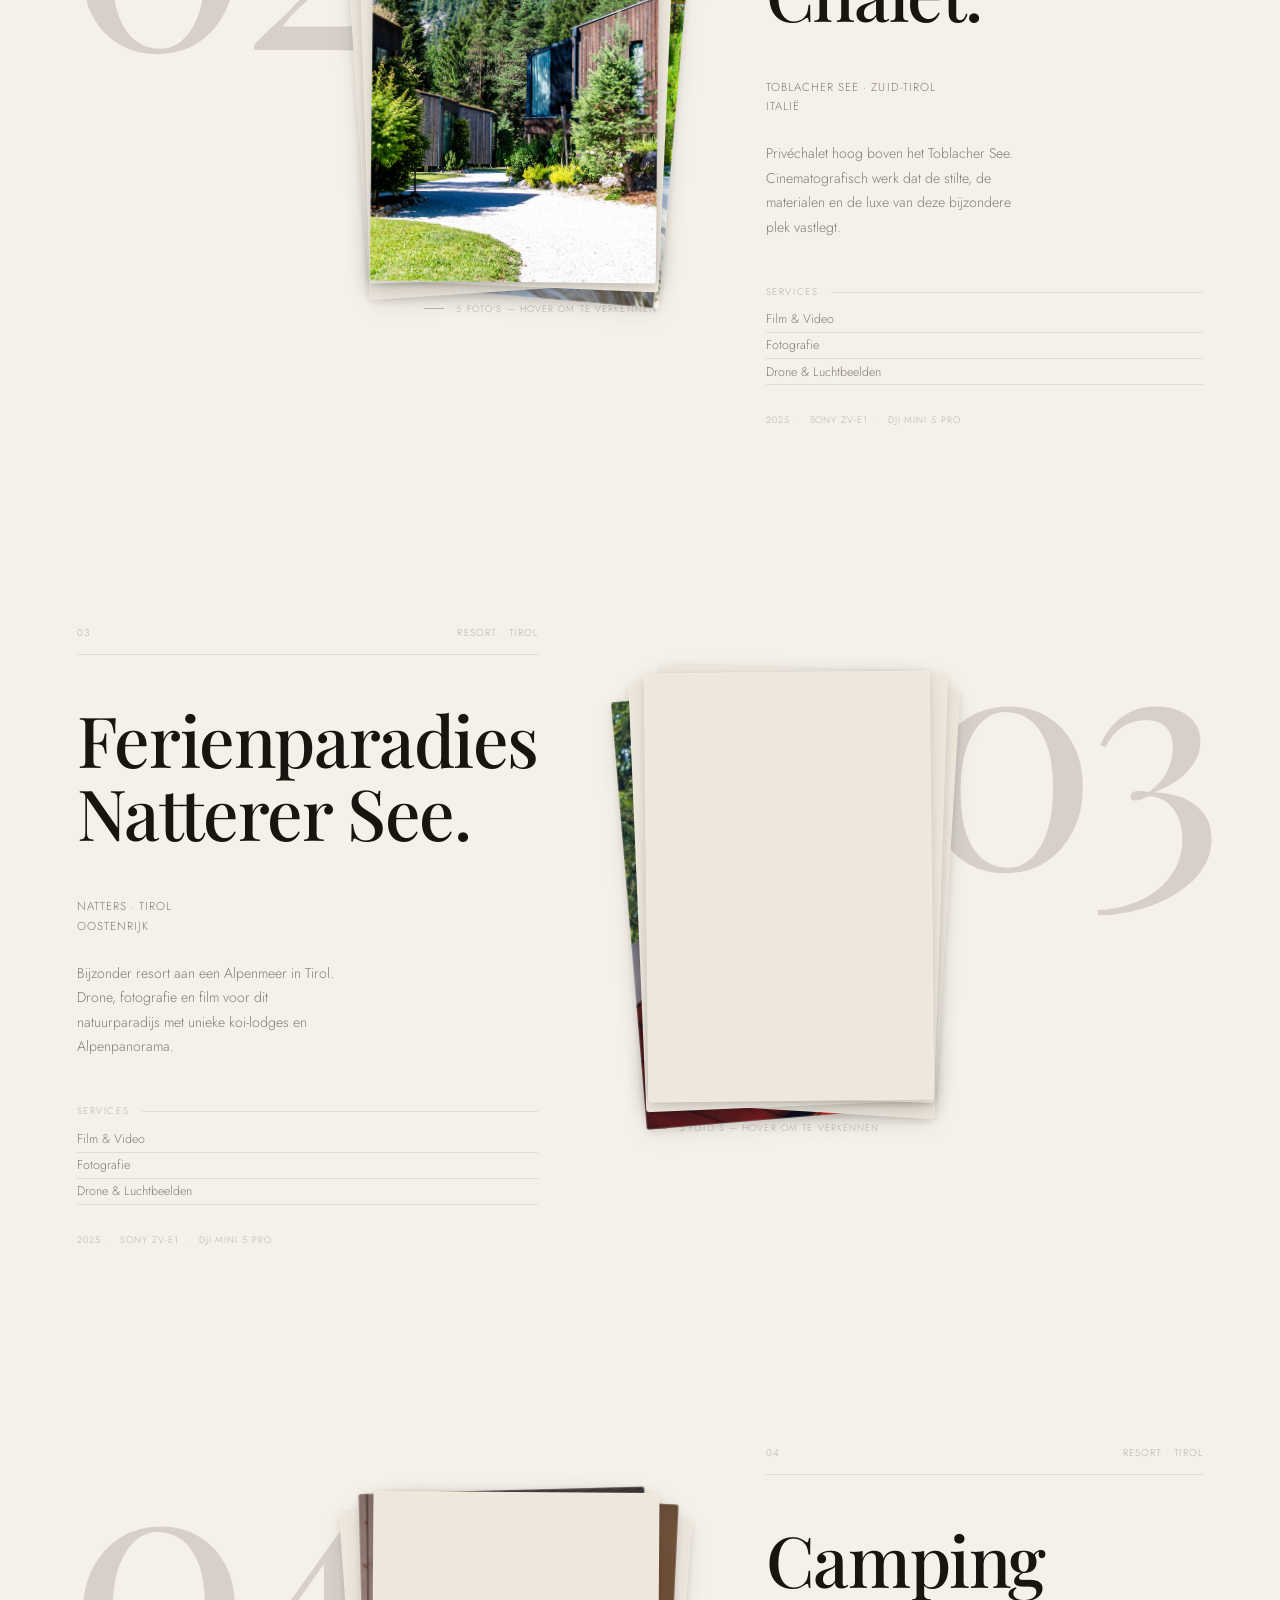
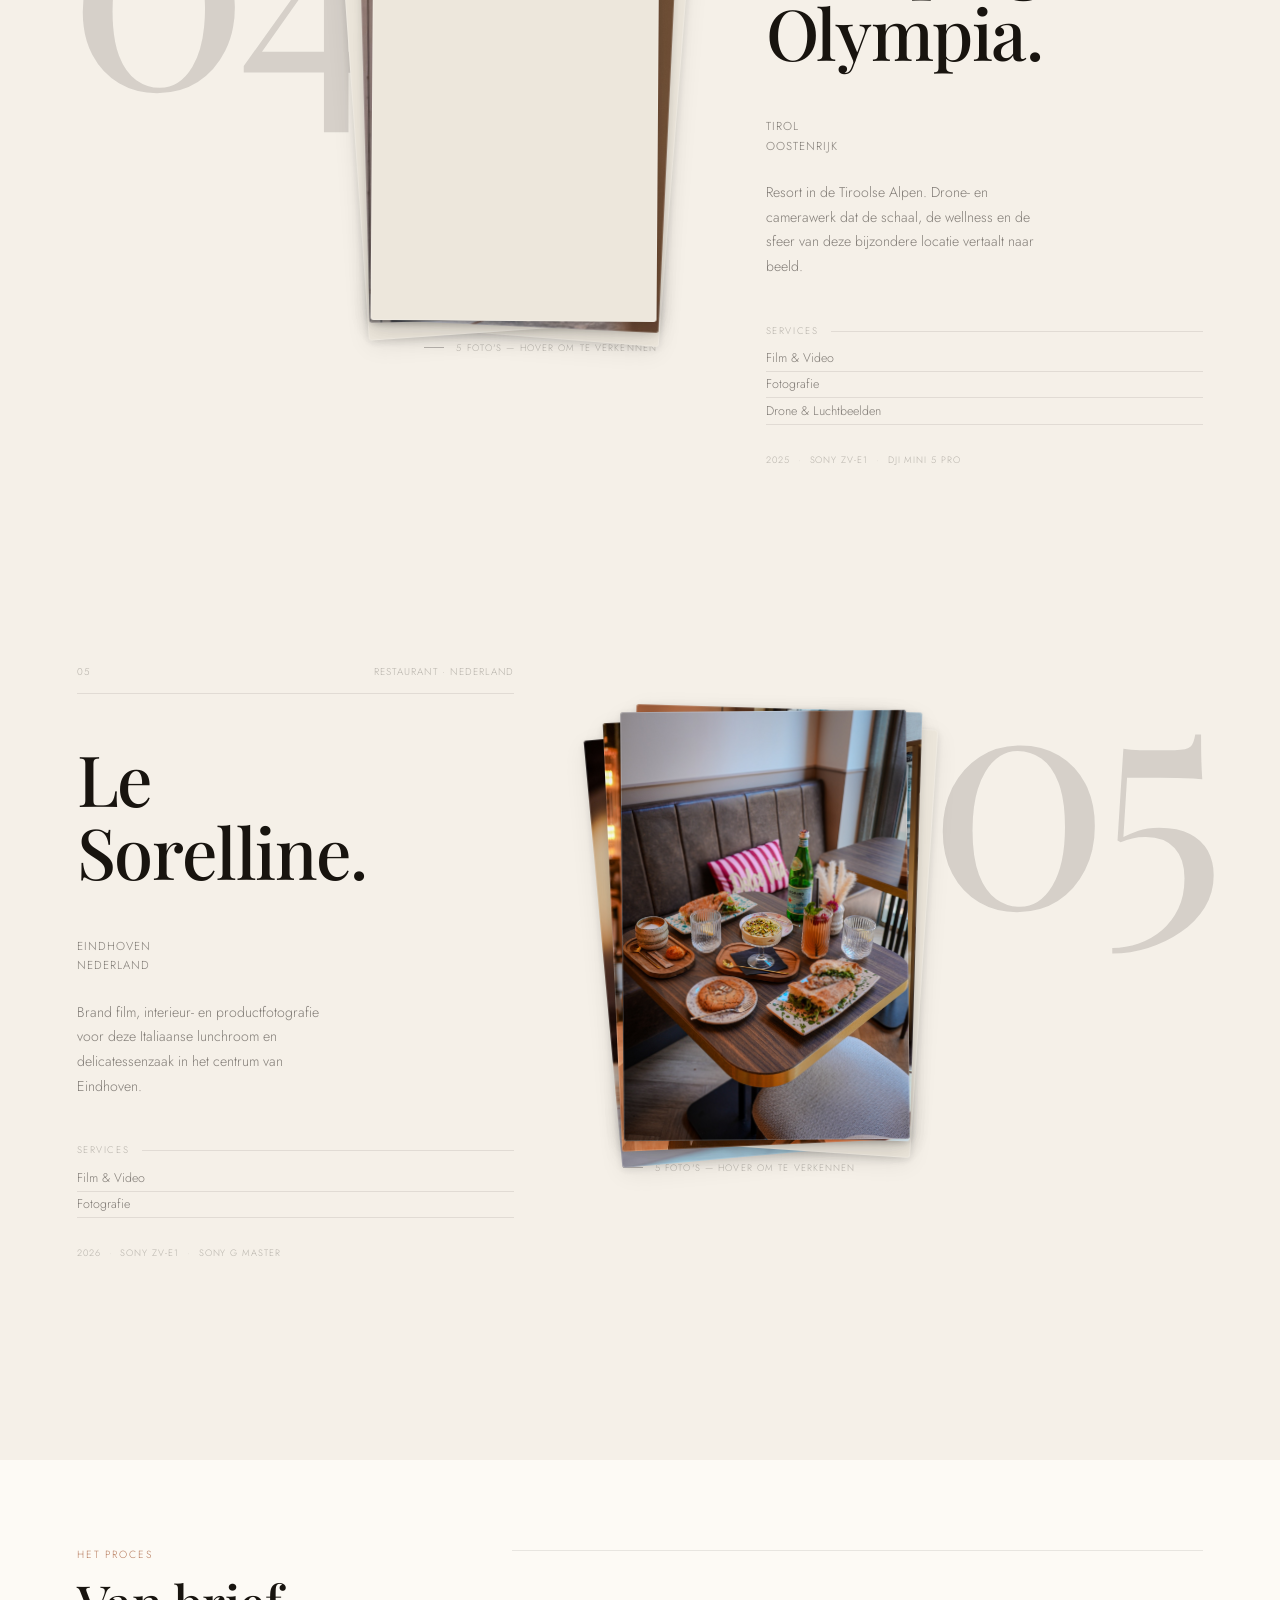
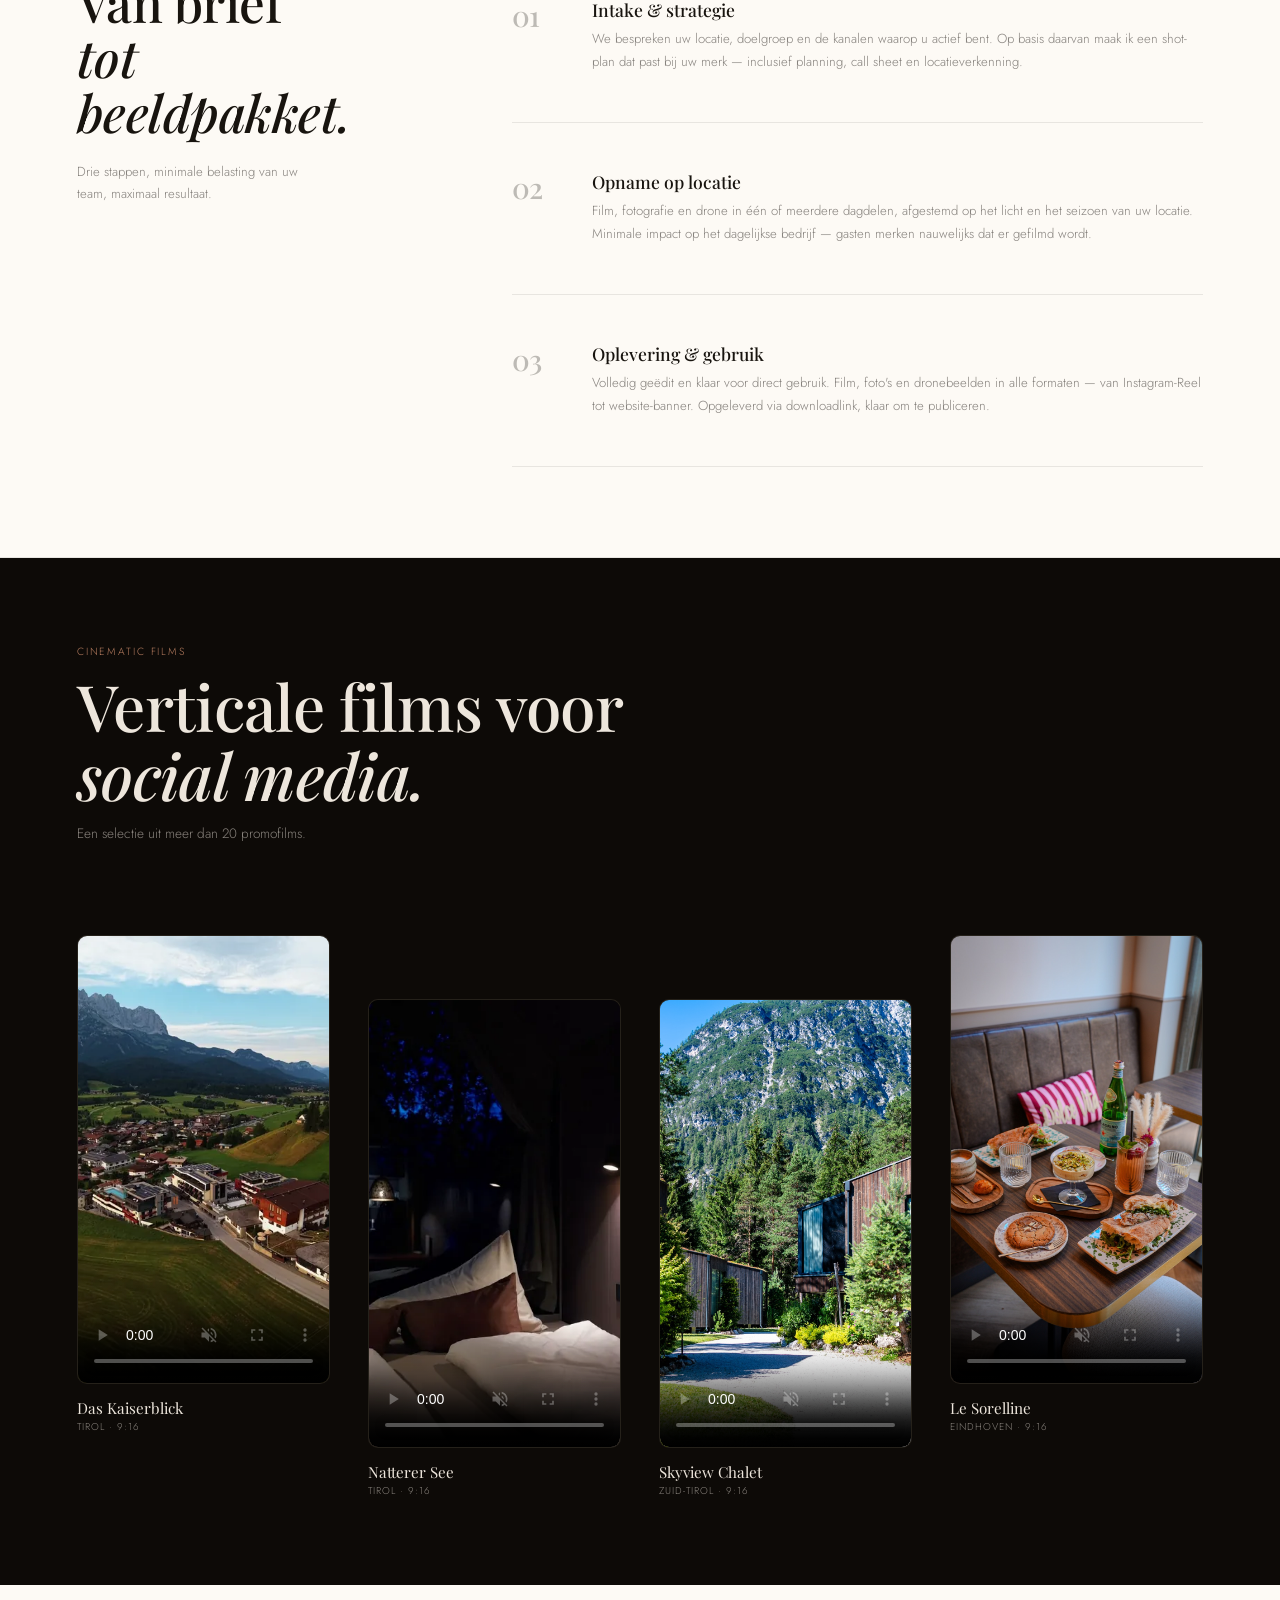
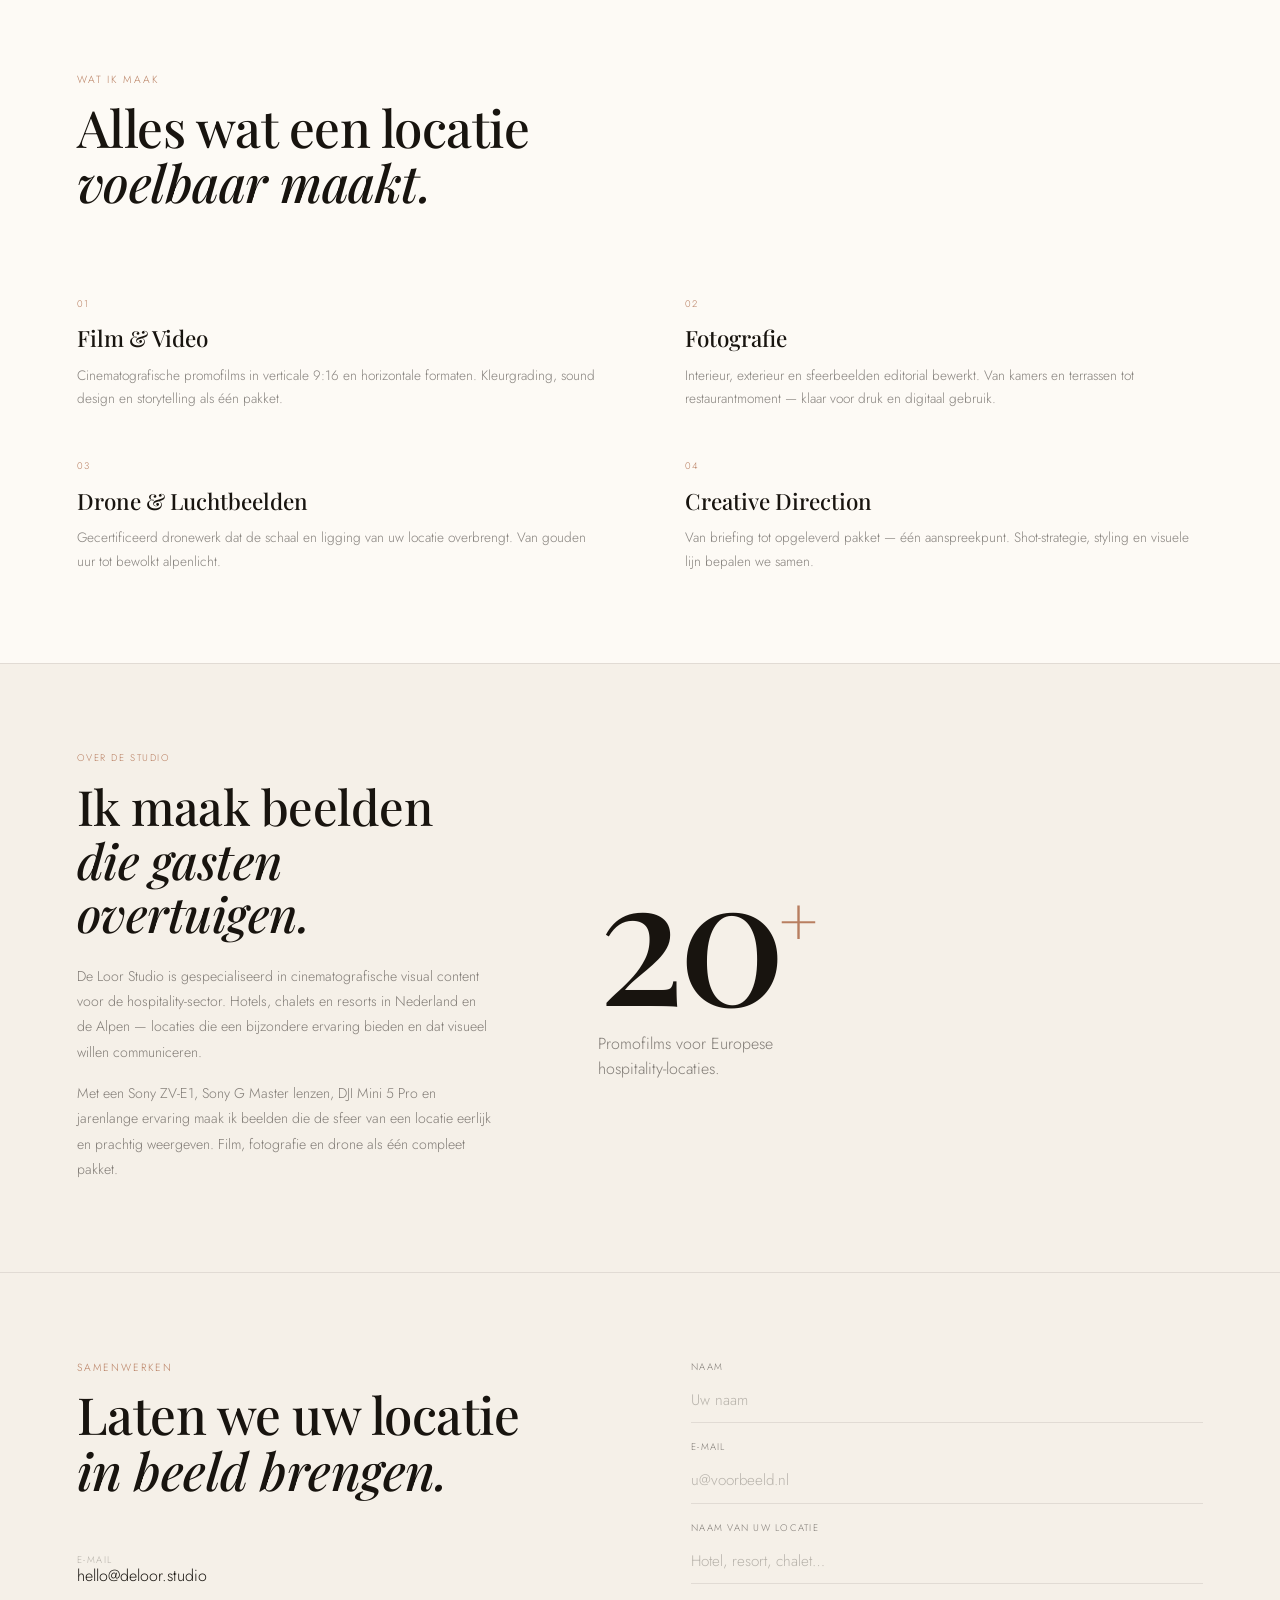
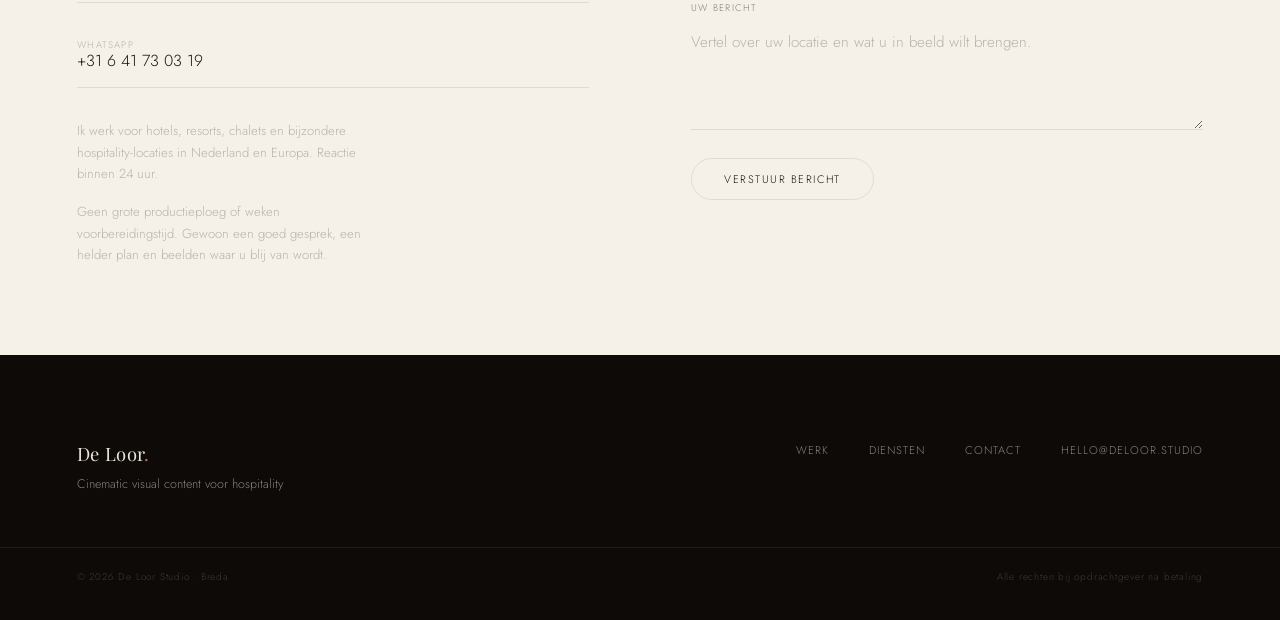
==== commit 84965305: "Le Sorelline toegevoegd + font, typografie en animaties vernieuwd - Playfair Display 500 vervangt Bo" ====
--- a/index.html
+++ b/index.html
@@ -15,7 +15,7 @@
 <link rel="icon" href="data:image/svg+xml,%3Csvg xmlns='http://www.w3.org/2000/svg' viewBox='0 0 32 32'%3E%3Crect width='32' height='32' fill='%230D0A07'/%3E%3Ctext x='15' y='23' font-family='Georgia,serif' font-size='20' fill='%23EDE6DC' text-anchor='middle'%3ED%3C/text%3E%3Ccircle cx='24' cy='23' r='2.5' fill='%23B87E60'/%3E%3C/svg%3E">
 <link rel="preconnect" href="https://fonts.googleapis.com">
 <link rel="preconnect" href="https://fonts.gstatic.com" crossorigin>
-<link href="https://fonts.googleapis.com/css2?family=Bodoni+Moda:ital,opsz,wght@0,6..96,400;1,6..96,400&family=Jost:wght@300;400&display=swap" rel="stylesheet">
+<link href="https://fonts.googleapis.com/css2?family=Playfair+Display:ital,wght@0,400;0,500;0,600;1,400;1,500&family=Jost:wght@300;400&display=swap" rel="stylesheet">
 <link rel="stylesheet" href="styles.css">
 <script type="application/ld+json">
 {"@context":"https://schema.org","@type":"ProfessionalService","name":"De Loor Studio","description":"Cinematic visual content voor hotels, resorts en chalets.","url":"https://deloor.studio/","email":"hello@deloor.studio","telephone":"+31641730319","founder":{"@type":"Person","name":"Rik Lammerts"},"address":{"@type":"PostalAddress","addressLocality":"Breda","addressCountry":"NL"}}
@@ -74,9 +74,9 @@
 <section class="proposition" aria-label="Waarom De Loor Studio">
   <div class="proposition-inner">
 
-    <div class="proposition-top" data-reveal>
-      <h2 class="proposition-hl">Gasten boeken<br>met hun ogen —<br><em>laat ze voelen<br>waarom ze moeten komen.</em></h2>
-      <p class="proposition-lead">Hotels, chalets en resorts met een bijzonder verhaal verdienen beelden die dat verhaal vertellen. Niet generiek stockmateriaal, maar cinematografisch werk dat de sfeer, de schaal en de details van uw locatie overbrengt — en potentiële gasten al verliefd laat worden vóór ze boeken.</p>
+    <div class="proposition-top">
+      <h2 class="proposition-hl" data-reveal data-reveal-dir="left">Gasten boeken<br>met hun ogen —<br><em>laat ze voelen<br>waarom ze moeten komen.</em></h2>
+      <p class="proposition-lead" data-reveal data-reveal-dir="right" style="--delay:150ms">Hotels en resorts met een bijzonder verhaal verdienen beelden die dat gevoel overbrengen — cinematografisch werk dat gasten doet verliefd worden vóór ze boeken.</p>
     </div>
 
     <div class="proposition-pillars">
@@ -101,11 +101,11 @@
 </section>
 
 <!-- ══════════════════════════════════════ WERK ══════════════════════════════════════ -->
-<section class="work" id="werk" aria-label="Geselecteerd werk">
+<section class="work" id="werk" aria-label="Selected work">
 
   <div class="work-intro" data-reveal>
-    <h2 class="work-intro-title">Geselecteerd werk —<br><em>vier locaties, één stijl.</em></h2>
-    <p class="work-intro-note">Alpine hotels, resorts en chalets. Film, fotografie en dronebeeld als compleet visueel pakket. Beweeg over de stapel om door de foto's te navigeren.</p>
+    <h2 class="work-intro-title">Selected<br><em>work.</em></h2>
+    <p class="work-intro-note">Alpine hotels, chalets en resorts.<br>Film, fotografie en drone als compleet pakket.</p>
   </div>
 
   <!-- ════ 01 DAS KAISERBLICK ════ -->
@@ -184,12 +184,6 @@
       </div>
     </div>
 
-    <!-- Volledige breedte luchtopname -->
-    <div class="proj-aerial">
-      <img src="assets/img/kaiserblick-drone-1.jpg" width="2000" height="1333"
-           loading="lazy" decoding="async" alt="Droneshot Das Kaiserblick vanuit de lucht">
-      <span class="aerial-label">Drone · Das Kaiserblick · Ellmau</span>
-    </div>
   </article>
 
   <!-- ════ 02 SKYVIEW CHALET ════ -->
@@ -255,19 +249,14 @@
           </div>
           <div class="photo-card" data-card data-tx="1" data-ty="0"
                style="--rot:0.6deg; --tx:1px; --ty:0; --zi:5">
-            <img src="assets/img/skyview-chalet.webp" width="900" height="1600"
-                 loading="lazy" decoding="async" alt="Skyview Chalet exterieur panorama">
+            <img src="assets/img/skyview-a18.jpg" width="1067" height="1600"
+                 loading="lazy" decoding="async" alt="Skyview Chalet exterieur">
           </div>
         </div>
         <p class="stack-hint" aria-hidden="true">5 foto's — hover om te verkennen</p>
       </div>
     </div>
 
-    <div class="proj-aerial">
-      <img src="assets/img/skyview-aerial.jpg" width="2400" height="1350"
-           loading="lazy" decoding="async" alt="Luchtopname Skyview Chalet boven het Toblacher See">
-      <span class="aerial-label">Drone · Skyview Chalet · Toblacher See</span>
-    </div>
   </article>
 
   <!-- ════ 03 FERIENPARADIES NATTERER SEE ════ -->
@@ -341,11 +330,6 @@
       </div>
     </div>
 
-    <div class="proj-aerial">
-      <img src="assets/img/natterersee-lake-wide.webp" width="1600" height="900"
-           loading="lazy" decoding="async" alt="Ferienparadies Natterer See panorama van het Alpenmeer">
-      <span class="aerial-label">Natterer See · Natters · Tirol</span>
-    </div>
   </article>
 
   <!-- ════ 04 CAMPING OLYMPIA ════ -->
@@ -419,10 +403,76 @@
       </div>
     </div>
 
-    <div class="proj-aerial">
-      <img src="assets/img/olympia-drone.jpg" width="1800" height="1200"
-           loading="lazy" decoding="async" alt="Droneshot Camping Olympia resort in de Tiroolse Alpen">
-      <span class="aerial-label">Drone · Camping Olympia · Tirol</span>
+  </article>
+
+  <!-- ════ 05 LE SORELLINE ════ -->
+  <article class="project" data-reveal>
+    <span class="proj-bg-num" aria-hidden="true">05</span>
+
+    <div class="proj-inner">
+      <!-- Info -->
+      <div class="proj-info">
+        <div class="proj-kicker">
+          <span class="proj-num">05</span>
+          <span class="proj-type">Restaurant · Nederland</span>
+        </div>
+
+        <h2 class="proj-name">Le<br>Sorelline.</h2>
+
+        <address class="proj-location">
+          Eindhoven<br>Nederland
+        </address>
+
+        <p class="proj-desc">
+          Brand film, interieur- en productfotografie voor deze Italiaanse lunchroom en delicatessenzaak in het centrum van Eindhoven.
+        </p>
+
+        <div class="proj-services">
+          <span class="proj-services-label">Services</span>
+          <ul>
+            <li>Film &amp; Video</li>
+            <li>Fotografie</li>
+          </ul>
+        </div>
+
+        <div class="proj-gear">
+          <span>2026</span>
+          <span>Sony ZV-E1</span>
+          <span>Sony G Master</span>
+        </div>
+      </div>
+
+      <!-- Fotostapel -->
+      <div class="proj-stack-wrap">
+        <div class="photo-stack" data-stack>
+          <div class="photo-card" data-card data-tx="-22" data-ty="14"
+               style="--rot:-5.2deg; --tx:-22px; --ty:14px; --zi:1">
+            <img src="assets/img/lesorelline-a1.jpg" width="1068" height="1600"
+                 loading="lazy" decoding="async" alt="Le Sorelline sfeer">
+          </div>
+          <div class="photo-card" data-card data-tx="16" data-ty="8"
+               style="--rot:3.8deg; --tx:16px; --ty:8px; --zi:2">
+            <img src="assets/img/lesorelline-a3.jpg" width="1068" height="1600"
+                 loading="lazy" decoding="async" alt="Le Sorelline interieur">
+          </div>
+          <div class="photo-card" data-card data-tx="-11" data-ty="5"
+               style="--rot:-2.6deg; --tx:-11px; --ty:5px; --zi:3">
+            <img src="assets/img/lesorelline-a5.jpg" width="1068" height="1600"
+                 loading="lazy" decoding="async" alt="Le Sorelline detail">
+          </div>
+          <div class="photo-card" data-card data-tx="7" data-ty="-3"
+               style="--rot:1.7deg; --tx:7px; --ty:-3px; --zi:4">
+            <img src="assets/img/lesorelline-a2.jpg" width="1068" height="1600"
+                 loading="lazy" decoding="async" alt="Le Sorelline ambiance">
+          </div>
+          <div class="photo-card" data-card data-tx="-1" data-ty="0"
+               style="--rot:-0.5deg; --tx:-1px; --ty:0; --zi:5">
+            <img src="assets/img/lesorelline-food.jpg" width="1068" height="1600"
+                 loading="lazy" decoding="async" alt="Le Sorelline — schiacciata">
+          </div>
+        </div>
+        <p class="stack-hint" aria-hidden="true">5 foto's — hover om te verkennen</p>
+      </div>
     </div>
   </article>
 
@@ -471,6 +521,7 @@
     <div class="films-head" data-reveal>
       <span class="eyebrow">Cinematic films</span>
       <h2 id="films-h" class="films-title">Verticale films voor<br><em>social media.</em></h2>
+      <p class="films-sub">Een selectie uit meer dan 20 promofilms.</p>
     </div>
     <div class="films-grid">
 
@@ -502,19 +553,35 @@
         </figcaption>
       </figure>
 
-      <figure class="film" data-reveal style="--delay:200ms">
+      <figure class="film film--offset" data-reveal style="--delay:200ms">
         <div class="film-frame">
           <video muted loop playsinline preload="none" data-autoplay
-                 poster="assets/img/skyview-chalet.webp"
+                 poster="assets/img/skyview-a18.jpg"
                  aria-label="Promofilm Skyview Chalet Zuid-Tirol">
             <source src="assets/video/skyview-chalet.mp4" type="video/mp4">
-            <img src="assets/img/skyview-chalet.webp" width="900" height="1600"
+            <img src="assets/img/skyview-a18.jpg" width="1067" height="1600"
                  alt="Skyview Chalet promofilm">
           </video>
         </div>
         <figcaption>
           <span class="film-name">Skyview Chalet</span>
           <span class="film-spec">Zuid-Tirol · 9:16</span>
+        </figcaption>
+      </figure>
+
+      <figure class="film" data-reveal style="--delay:300ms">
+        <div class="film-frame">
+          <video muted loop playsinline preload="none" data-autoplay
+                 poster="assets/img/lesorelline-food.jpg"
+                 aria-label="Brand film Le Sorelline Eindhoven">
+            <source src="assets/video/lesorelline.mp4" type="video/mp4">
+            <img src="assets/img/lesorelline-food.jpg" width="1068" height="1600"
+                 alt="Le Sorelline brand film">
+          </video>
+        </div>
+        <figcaption>
+          <span class="film-name">Le Sorelline</span>
+          <span class="film-spec">Eindhoven · 9:16</span>
         </figcaption>
       </figure>
 
@@ -558,30 +625,16 @@
 <section class="about" aria-label="Over De Loor Studio">
   <div class="about-inner">
 
-    <div class="about-body" data-reveal>
+    <div class="about-body" data-reveal data-reveal-dir="left">
       <span class="about-label">Over de studio</span>
       <h2 class="about-title">Ik maak beelden<br><em>die gasten overtuigen.</em></h2>
-      <p>De Loor Studio is een one-man studio gespecialiseerd in cinematografische visual content voor de hospitality-sector. Ik werk voor hotels, chalets en resorts in Nederland en de Alpen — locaties die een bijzondere ervaring bieden en dat visueel willen communiceren.</p>
-      <p>Met een Sony ZV-E1, DJI Mini 5 Pro en jarenlange ervaring in film en fotografie maak ik beelden die de sfeer van een locatie eerlijk en prachtig weergeven. Geen overdreven glitter, wel het gevoel dat u wilt overbrengen.</p>
-    </div>
-
-    <div class="about-facts" data-reveal style="--delay:100ms">
-      <div class="fact">
-        <span class="fact-val">4</span>
-        <span class="fact-label">Afgeronde projecten in de Alpen</span>
-      </div>
-      <div class="fact">
-        <span class="fact-val">3</span>
-        <span class="fact-label">Cinematic promofilms opgeleverd</span>
-      </div>
-      <div class="fact">
-        <span class="fact-val">1</span>
-        <span class="fact-label">Aanspreekpunt — film, foto en drone</span>
-      </div>
-      <div class="fact">
-        <span class="fact-val">NL</span>
-        <span class="fact-label">Gebaseerd in Breda, werkzaam in Europa</span>
-      </div>
+      <p>De Loor Studio is gespecialiseerd in cinematografische visual content voor de hospitality-sector. Hotels, chalets en resorts in Nederland en de Alpen — locaties die een bijzondere ervaring bieden en dat visueel willen communiceren.</p>
+      <p>Met een Sony ZV-E1, Sony G Master lenzen, DJI Mini 5 Pro en jarenlange ervaring maak ik beelden die de sfeer van een locatie eerlijk en prachtig weergeven. Film, fotografie en drone als één compleet pakket.</p>
+    </div>
+
+    <div class="about-stat" data-reveal data-reveal-dir="right" style="--delay:100ms">
+      <span class="stat-val">20<span class="stat-plus">+</span></span>
+      <span class="stat-label">Promofilms voor Europese<br>hospitality-locaties.</span>
     </div>
 
   </div>
--- a/styles.css
+++ b/styles.css
@@ -30,7 +30,7 @@
   --shadow-lift: 0 16px 48px rgba(0,0,0,.22), 0 6px 20px rgba(0,0,0,.12);
 
   /* Typografie */
-  --serif: 'Bodoni Moda', Georgia, serif;
+  --serif: 'Playfair Display', Georgia, serif;
   --sans:  'Jost', system-ui, sans-serif;
 
   /* Lay-out */
@@ -52,8 +52,8 @@
   background: var(--bg);
   color: var(--ink);
   font-family: var(--sans);
-  font-size: clamp(.94rem, 1.35vw, 1.04rem);
-  line-height: 1.65;
+  font-size: clamp(1rem, 1.4vw, 1.08rem);
+  line-height: 1.68;
   -webkit-font-smoothing: antialiased;
   overflow-x: hidden;
 }
@@ -72,14 +72,30 @@
   margin-bottom: .9rem;
 }
 
+/* ── Hero: staggered entrance animatie ───────────────────── */
+@keyframes heroIn {
+  from { opacity: 0; transform: translateY(22px); }
+  to   { opacity: 1; transform: none; }
+}
+.hero-label  { animation: heroIn .9s cubic-bezier(.23,1,.32,1) .15s both; }
+.hero-h      { animation: heroIn 1.2s cubic-bezier(.23,1,.32,1) .38s both; }
+.hero-sub    { animation: heroIn 1s  cubic-bezier(.23,1,.32,1) .72s both; }
+.hero-scroll { animation: heroIn .8s ease 1.1s both; }
+
 /* ── Reveal animaties ────────────────────────────────────── */
 [data-reveal] {
   opacity: 0;
-  transform: translateY(22px);
-  transition: opacity .75s ease, transform .75s ease;
+  transform: translateY(28px) scale(.982);
+  transition: opacity .9s ease, transform .9s cubic-bezier(.23,1,.32,1);
   transition-delay: var(--delay, 0ms);
 }
 [data-reveal].is-in { opacity: 1; transform: none; }
+
+/* Directionele varianten */
+[data-reveal][data-reveal-dir="left"]  { transform: translateX(-32px) scale(.99); }
+[data-reveal][data-reveal-dir="right"] { transform: translateX(32px)  scale(.99); }
+[data-reveal][data-reveal-dir="left"].is-in,
+[data-reveal][data-reveal-dir="right"].is-in { opacity: 1; transform: none; }
 
 /* ════════════════════════════════════════════════════════════
    NAV
@@ -213,9 +229,9 @@
   margin-bottom: 1.25rem;
 }
 .hero-h {
-  font: 400 clamp(2.6rem, 7.5vw, 6.4rem)/1.07 var(--serif);
+  font: 500 clamp(3rem, 8.5vw, 7.4rem)/1.05 var(--serif);
   color: var(--cream);
-  max-width: 14ch;
+  max-width: 13ch;
 }
 .hero-h em { font-style: italic; color: var(--accent); }
 .hero-sub {
@@ -255,7 +271,8 @@
   align-items: end;
 }
 .work-intro-title {
-  font: 400 clamp(1.6rem, 3.5vw, 2.6rem)/1.12 var(--serif);
+  font: 500 clamp(2.6rem, 6vw, 5.2rem)/1.07 var(--serif);
+  letter-spacing: -.01em;
 }
 .work-intro-title em { font-style: italic; }
 .work-intro-note {
@@ -330,10 +347,10 @@
 }
 
 .proj-name {
-  font: 400 clamp(2rem, 5vw, 4rem)/1.04 var(--serif);
+  font: 500 clamp(2.2rem, 5.5vw, 4.5rem)/1.04 var(--serif);
   color: var(--ink);
   margin-bottom: var(--sp-m);
-  letter-spacing: -.015em;
+  letter-spacing: -.02em;
 }
 
 .proj-location {
@@ -519,14 +536,20 @@
 .films-head { margin-bottom: var(--sp-l); }
 .films-head .eyebrow { color: var(--accent); }
 .films-title {
-  font: 400 clamp(1.7rem, 4.5vw, 3.4rem)/1.08 var(--serif);
+  font: 500 clamp(2rem, 5vw, 4rem)/1.07 var(--serif);
   color: var(--cream);
+  letter-spacing: -.01em;
 }
 .films-title em { font-style: italic; }
+.films-sub {
+  font: 300 .85rem/1.6 var(--sans);
+  color: var(--cream-mid);
+  margin-top: .9rem;
+}
 
 .films-grid {
   display: grid;
-  grid-template-columns: repeat(3, 1fr);
+  grid-template-columns: repeat(4, 1fr);
   gap: clamp(1.5rem, 3vw, 2.5rem);
   align-items: start;
 }
@@ -588,8 +611,9 @@
 }
 .services-head { margin-bottom: var(--sp-l); }
 .services-title {
-  font: 400 clamp(1.6rem, 3.5vw, 2.8rem)/1.1 var(--serif);
+  font: 500 clamp(2rem, 4vw, 3.4rem)/1.08 var(--serif);
   color: var(--ink);
+  letter-spacing: -.01em;
 }
 .services-title em { font-style: italic; }
 
@@ -606,7 +630,7 @@
   margin-bottom: 1rem;
 }
 .service h3 {
-  font: 400 clamp(1.05rem, 1.6vw, 1.25rem)/1.2 var(--serif);
+  font: 500 clamp(1.15rem, 1.8vw, 1.4rem)/1.2 var(--serif);
   color: var(--ink);
   margin-bottom: .7rem;
 }
@@ -632,9 +656,10 @@
   align-items: start;
 }
 .contact-title {
-  font: 400 clamp(1.6rem, 3.5vw, 2.8rem)/1.1 var(--serif);
+  font: 500 clamp(2rem, 4vw, 3.4rem)/1.08 var(--serif);
   color: var(--ink);
   margin-bottom: 2.5rem;
+  letter-spacing: -.01em;
 }
 .contact-title em { font-style: italic; }
 .contact-channels {
@@ -811,6 +836,9 @@
   .footer-nav { justify-content: flex-start; }
 }
 
+@media (max-width: 900px) {
+  .films-grid { grid-template-columns: repeat(2, 1fr); }
+}
 @media (max-width: 540px) {
   .films-grid { grid-template-columns: 1fr; }
   .film--offset { margin-top: 0; }
@@ -840,8 +868,9 @@
   border-bottom: 1px solid var(--dark-rule);
 }
 .proposition-hl {
-  font: 400 clamp(2rem, 5vw, 4rem)/1.07 var(--serif);
+  font: 500 clamp(2.2rem, 5.5vw, 4.6rem)/1.06 var(--serif);
   color: var(--cream);
+  letter-spacing: -.01em;
 }
 .proposition-hl em { font-style: italic; color: var(--accent); }
 .proposition-lead {
@@ -868,7 +897,7 @@
   margin-bottom: .85rem;
 }
 .pillar h3 {
-  font: 400 1.05rem/1.2 var(--serif);
+  font: 500 1.15rem/1.2 var(--serif);
   color: var(--cream);
   margin-bottom: .65rem;
 }
@@ -895,9 +924,10 @@
 }
 .process-head .eyebrow { color: var(--accent); }
 .process-title {
-  font: 400 clamp(1.6rem, 3.5vw, 2.8rem)/1.1 var(--serif);
+  font: 500 clamp(2rem, 4vw, 3.4rem)/1.08 var(--serif);
   color: var(--ink);
   margin-bottom: 1.25rem;
+  letter-spacing: -.01em;
 }
 .process-title em { font-style: italic; }
 .process-sub {
@@ -919,13 +949,13 @@
 }
 .step:last-child { border-bottom: 1px solid var(--rule); }
 .step-n {
-  font: 400 1.6rem/1 var(--serif);
+  font: 500 1.8rem/1 var(--serif);
   color: var(--ink-soft);
   letter-spacing: -.02em;
   padding-top: .1rem;
 }
 .step h3 {
-  font: 400 1.05rem/1.2 var(--serif);
+  font: 500 1.1rem/1.2 var(--serif);
   color: var(--ink);
   margin-bottom: .5rem;
 }
@@ -957,9 +987,10 @@
   display: block; margin-bottom: 1rem;
 }
 .about-title {
-  font: 400 clamp(1.5rem, 3vw, 2.4rem)/1.12 var(--serif);
+  font: 500 clamp(1.8rem, 3.8vw, 3.2rem)/1.1 var(--serif);
   color: var(--ink);
   margin-bottom: 1.5rem;
+  letter-spacing: -.01em;
 }
 .about-title em { font-style: italic; }
 .about-body p {
@@ -969,28 +1000,28 @@
   max-width: 52ch;
 }
 .about-body p:last-child { margin-bottom: 0; }
-.about-facts {
+.about-stat {
   display: flex;
   flex-direction: column;
-  gap: 0;
-}
-.fact {
-  display: flex;
-  align-items: baseline;
+  justify-content: center;
   gap: 1.25rem;
-  padding: 1.1rem 0;
-  border-bottom: 1px solid var(--rule);
-}
-.fact:first-child { border-top: 1px solid var(--rule); }
-.fact-val {
-  font: 400 clamp(1.8rem, 3.5vw, 2.8rem)/1 var(--serif);
+}
+.stat-val {
+  font: 500 clamp(5.5rem, 14vw, 11rem)/1 var(--serif);
   color: var(--ink);
-  flex-shrink: 0;
-  min-width: 4rem;
-}
-.fact-label {
-  font: 300 .78rem/1.4 var(--sans);
+  letter-spacing: -.04em;
+  line-height: .9;
+}
+.stat-plus {
+  font-size: 38%;
+  vertical-align: super;
+  color: var(--accent);
+  letter-spacing: 0;
+}
+.stat-label {
+  font: 300 1rem/1.55 var(--sans);
   color: var(--ink-mid);
+  max-width: 22ch;
 }
 
 /* Responsive aanpassingen nieuwe secties */
@@ -999,4 +1030,8 @@
   .proposition-pillars { grid-template-columns: 1fr; }
   .process-inner { grid-template-columns: 1fr; }
   .about-inner { grid-template-columns: 1fr; }
-}
+  .stat-val { font-size: clamp(5rem, 22vw, 8rem); }
+}
+@media (max-width: 540px) {
+  .stat-val { font-size: clamp(4.5rem, 28vw, 7rem); }
+}
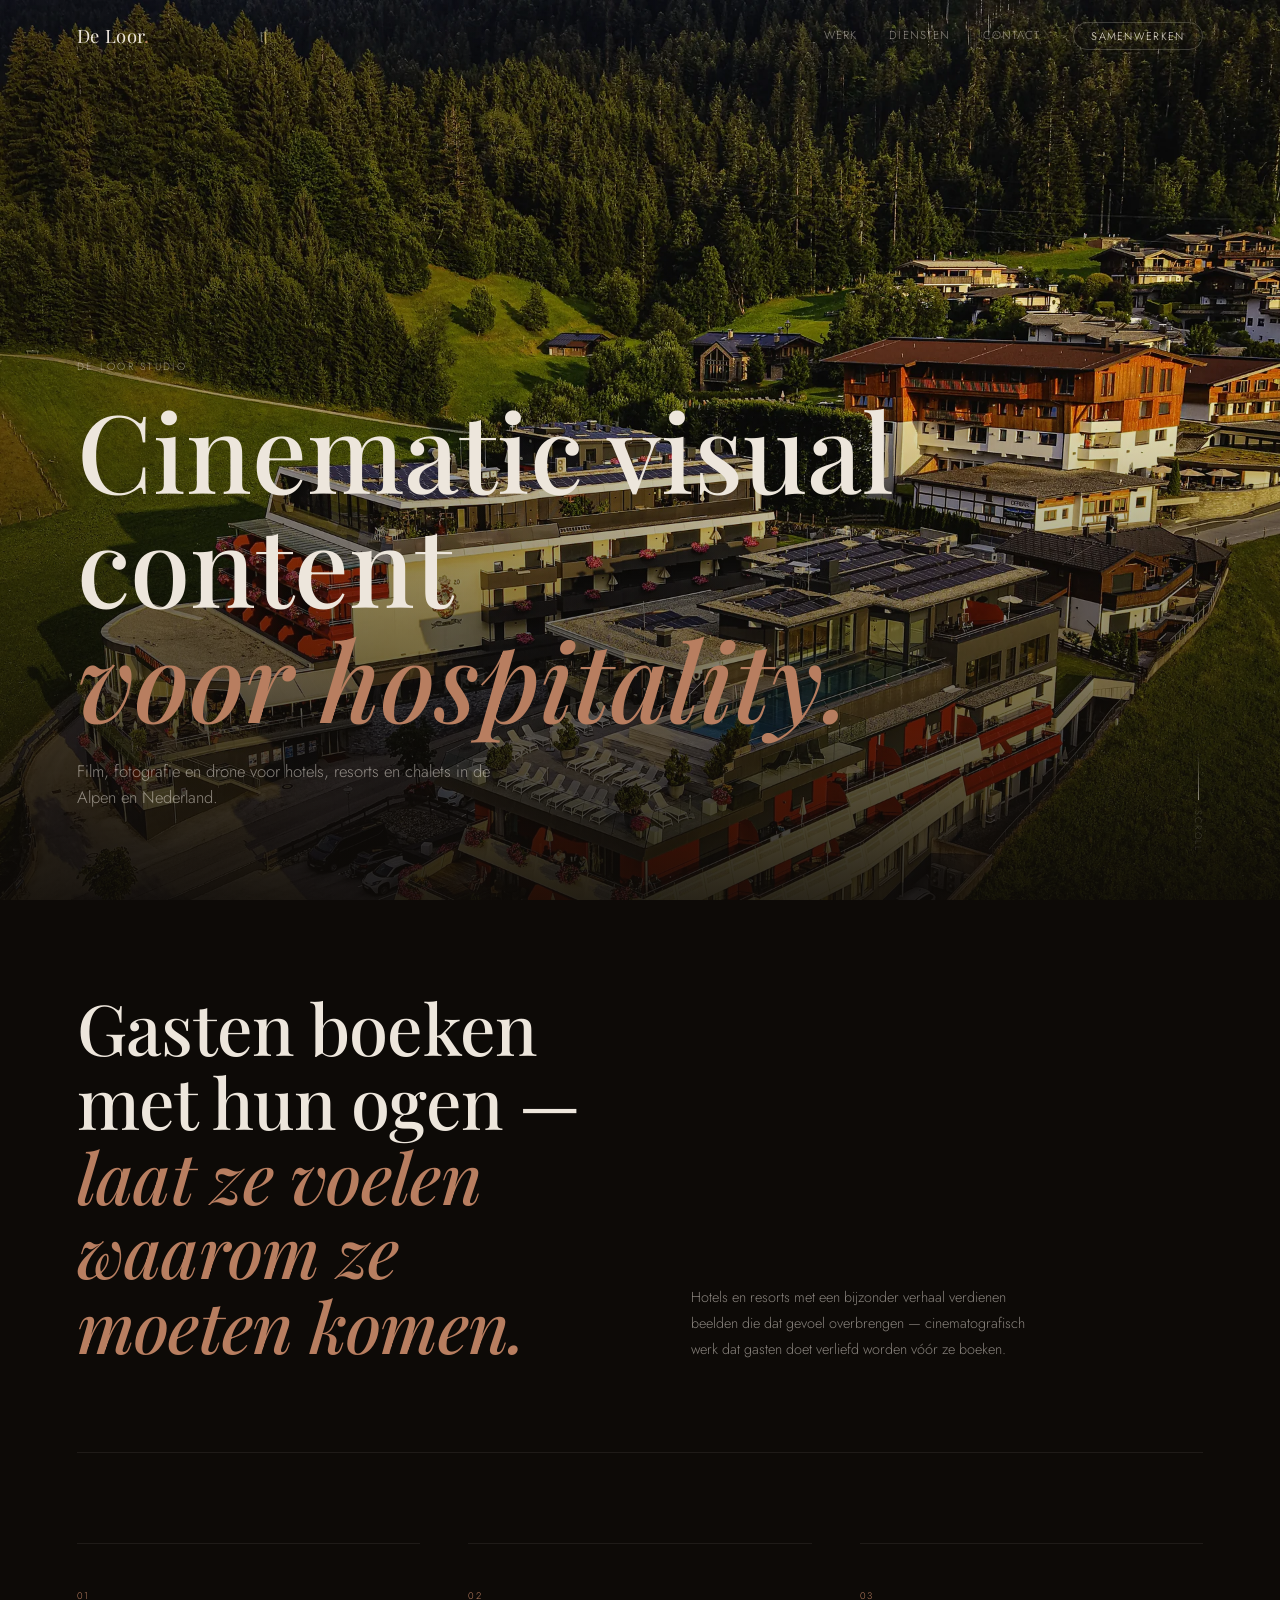
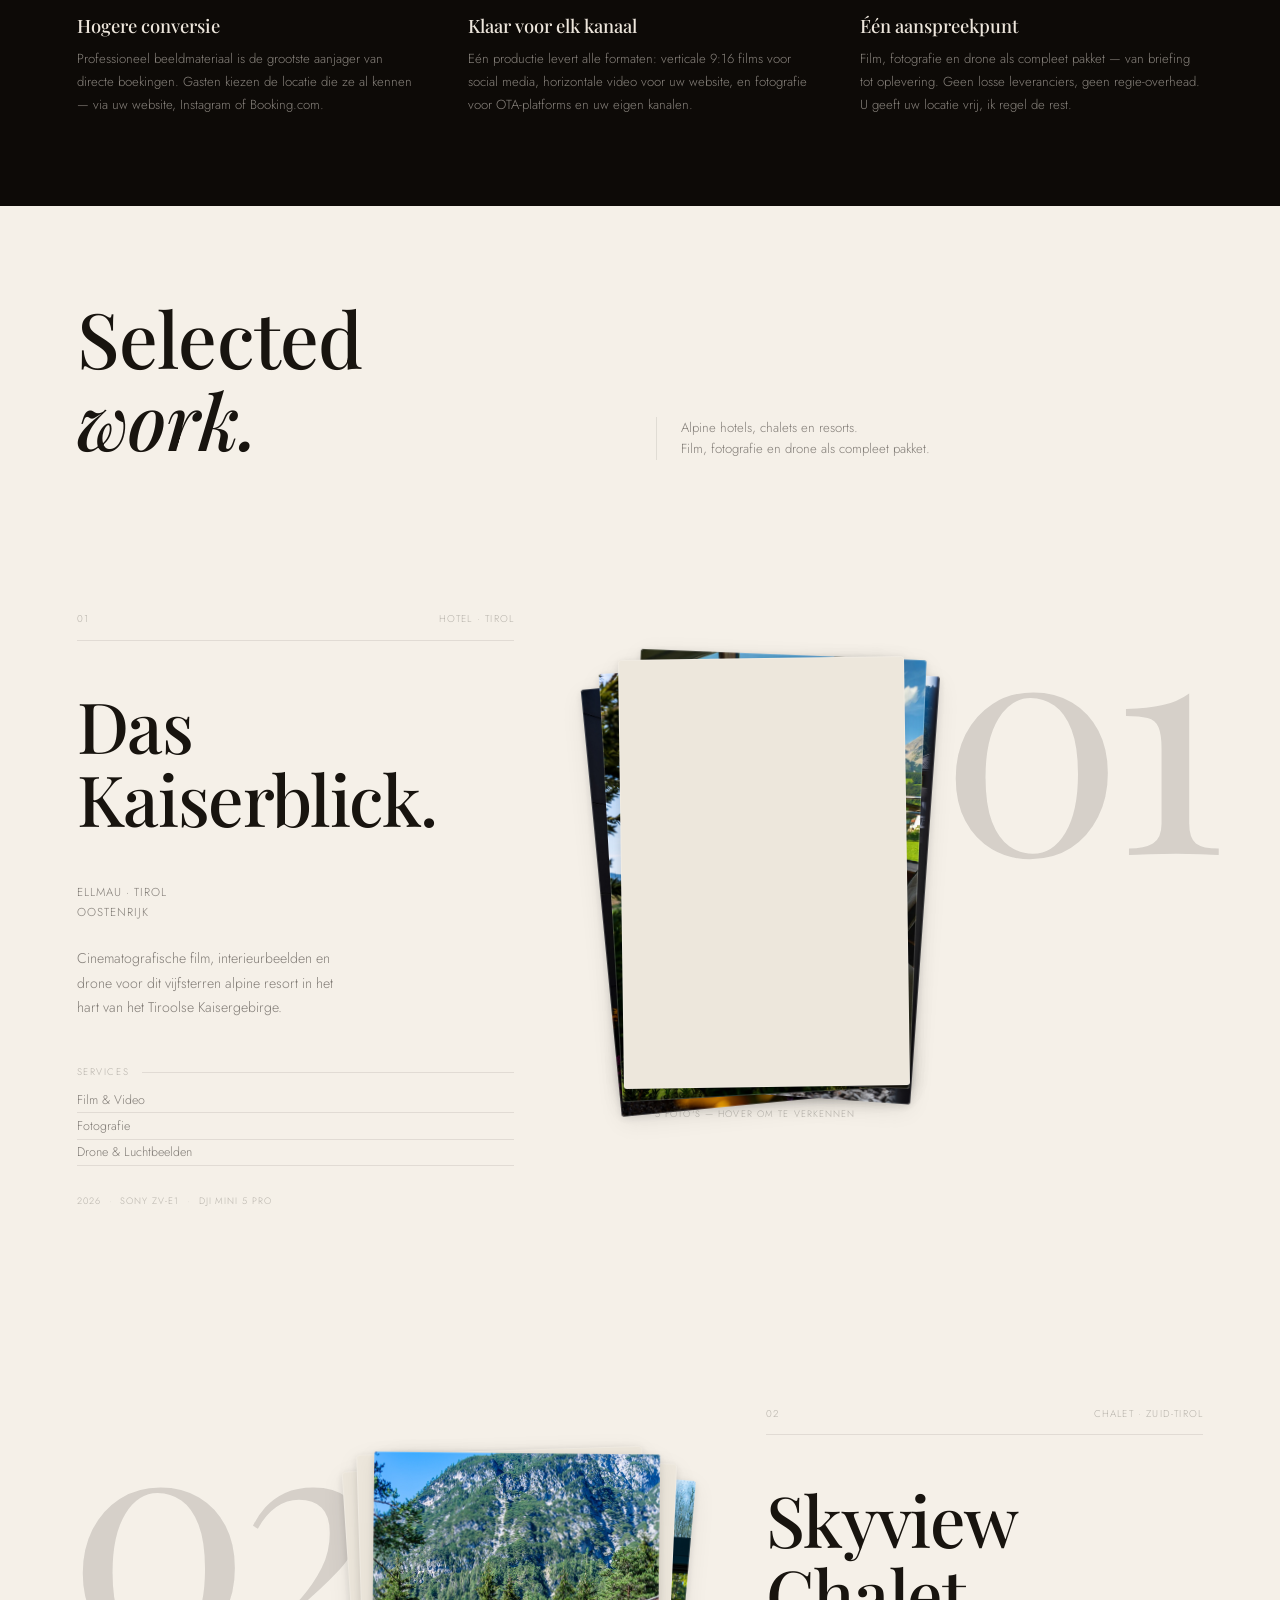
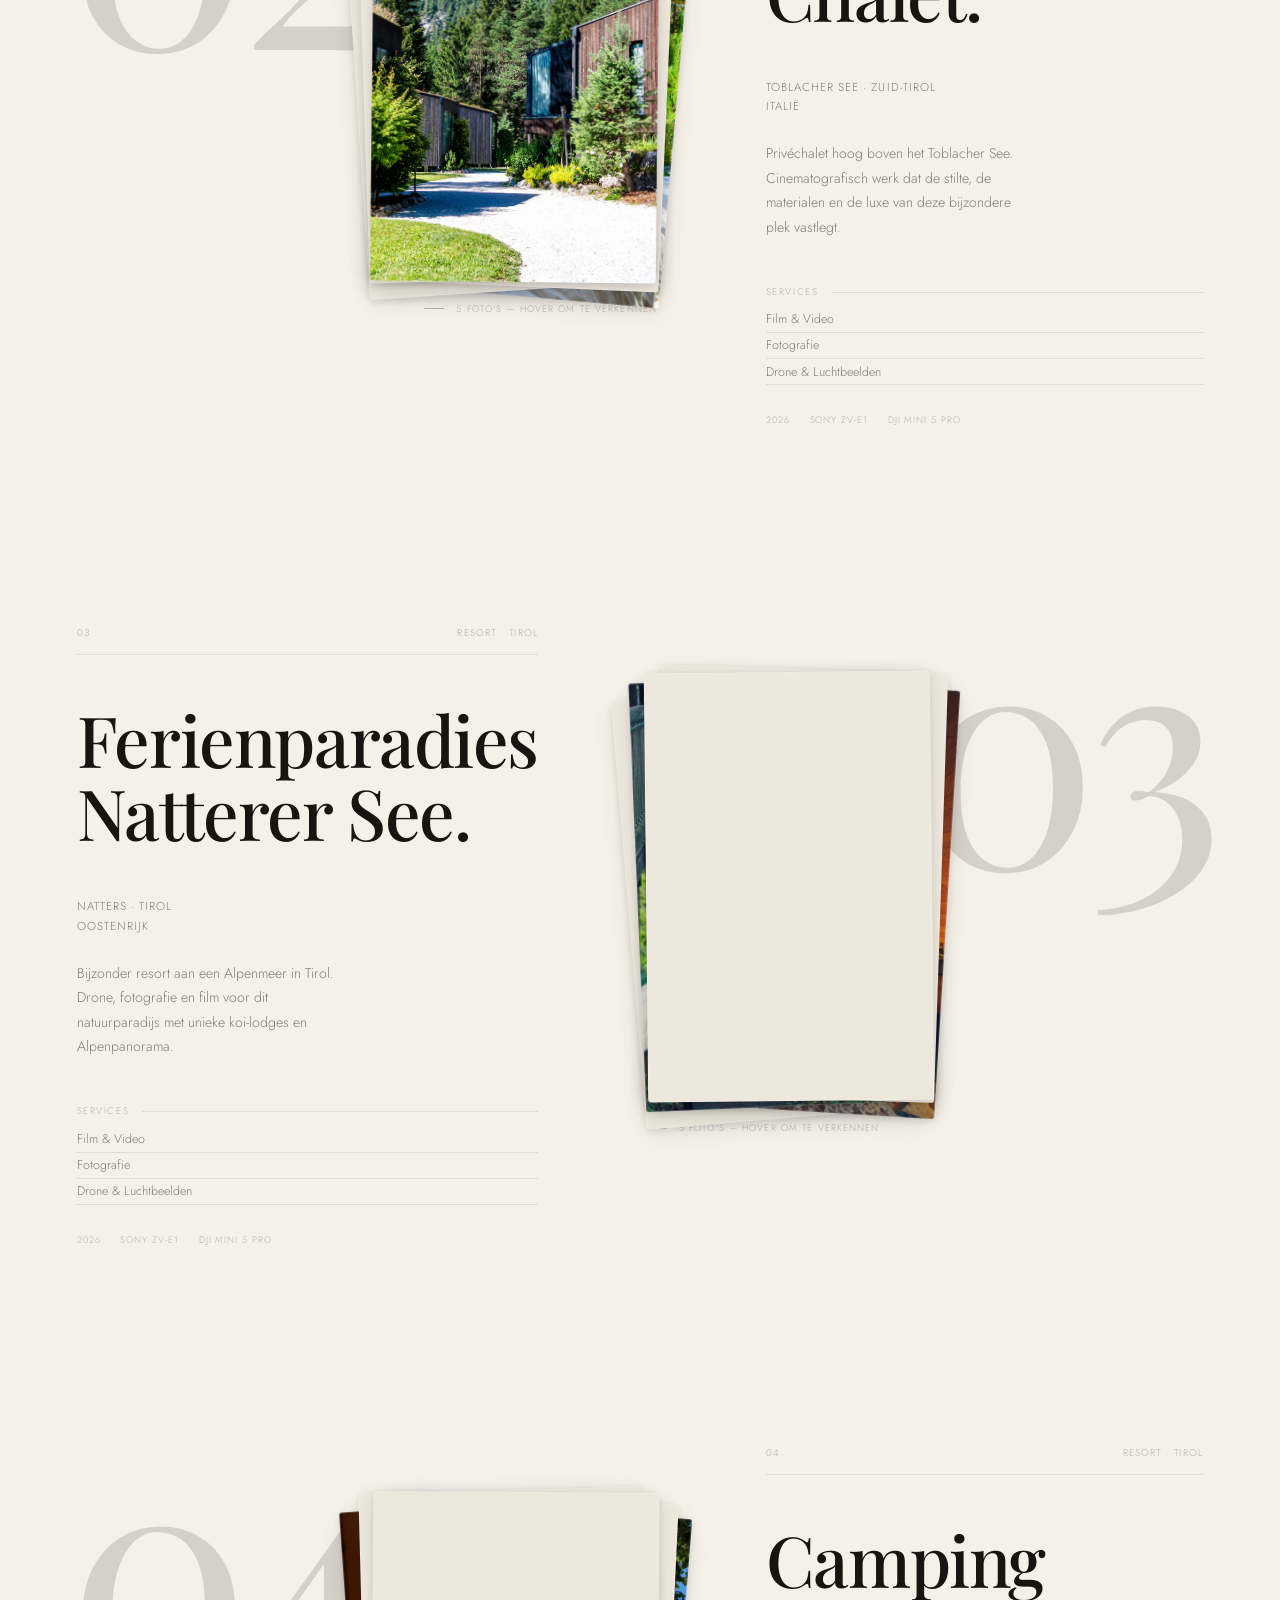
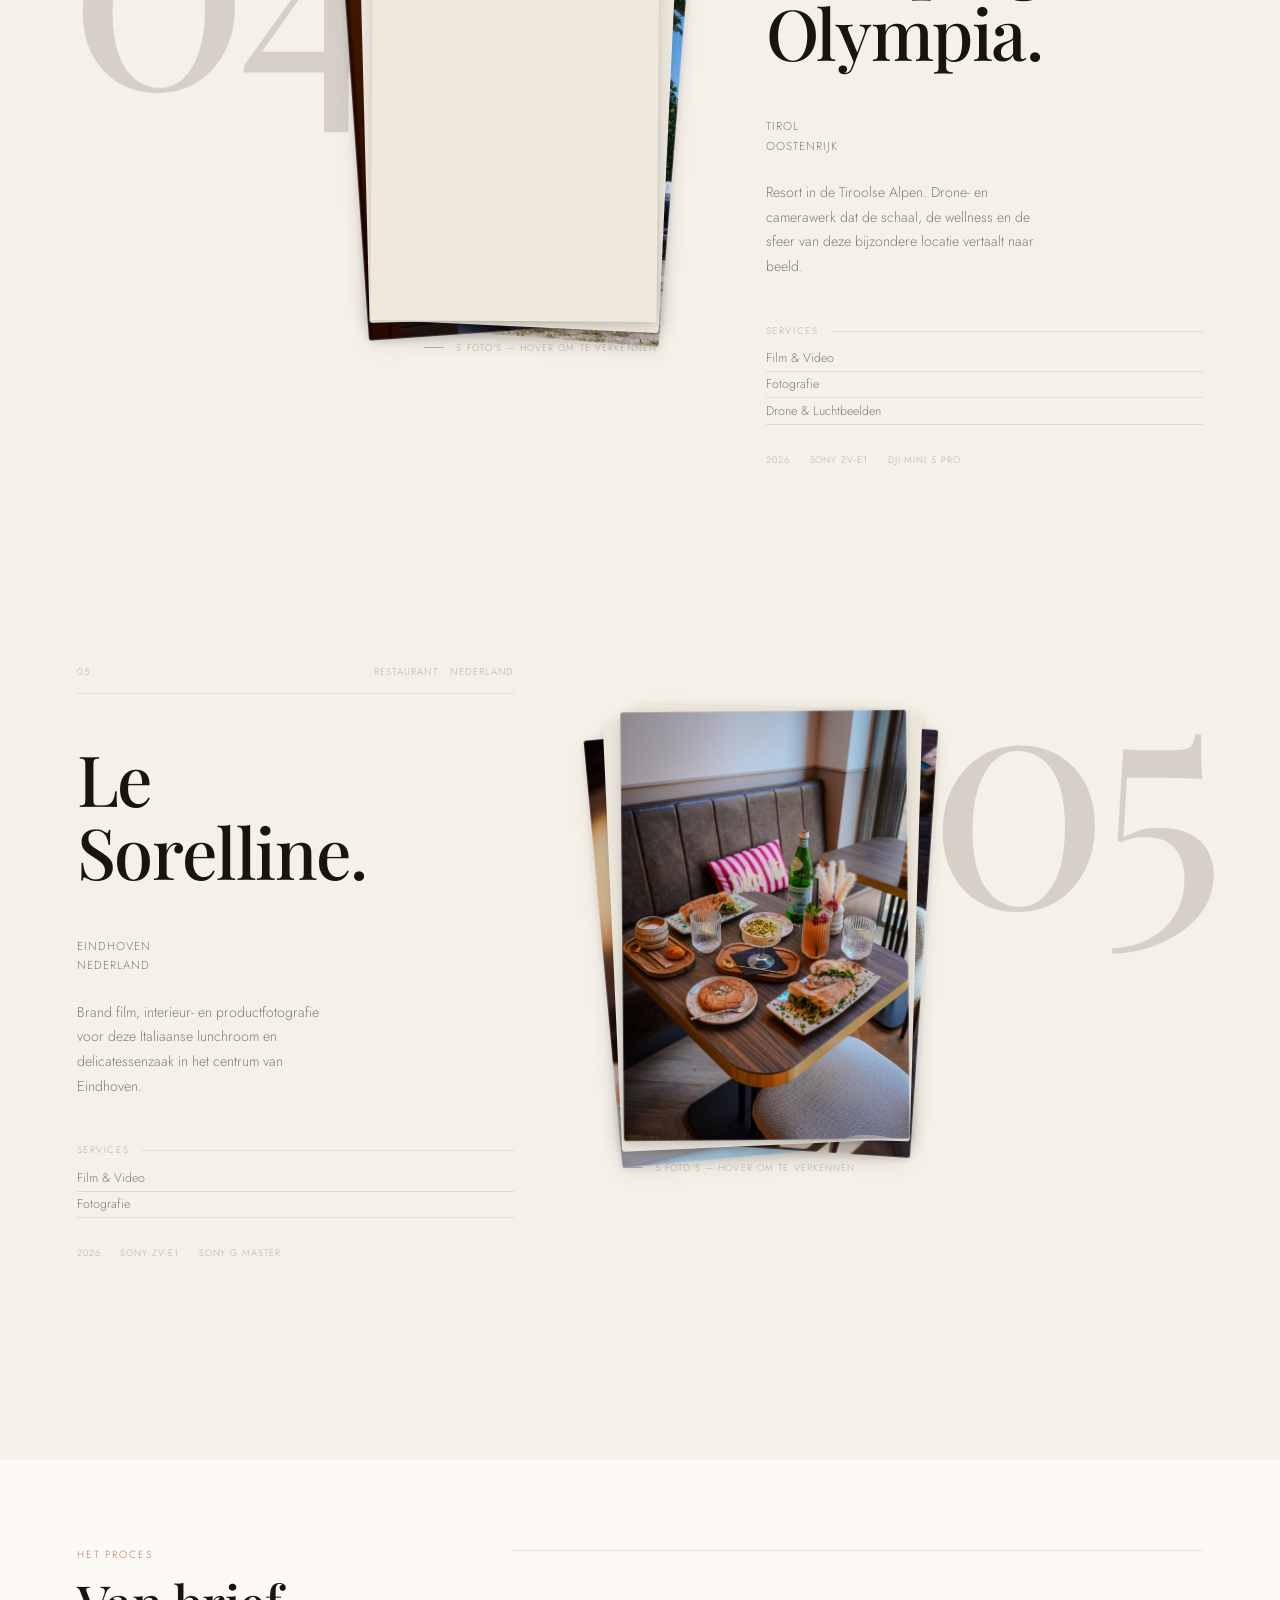
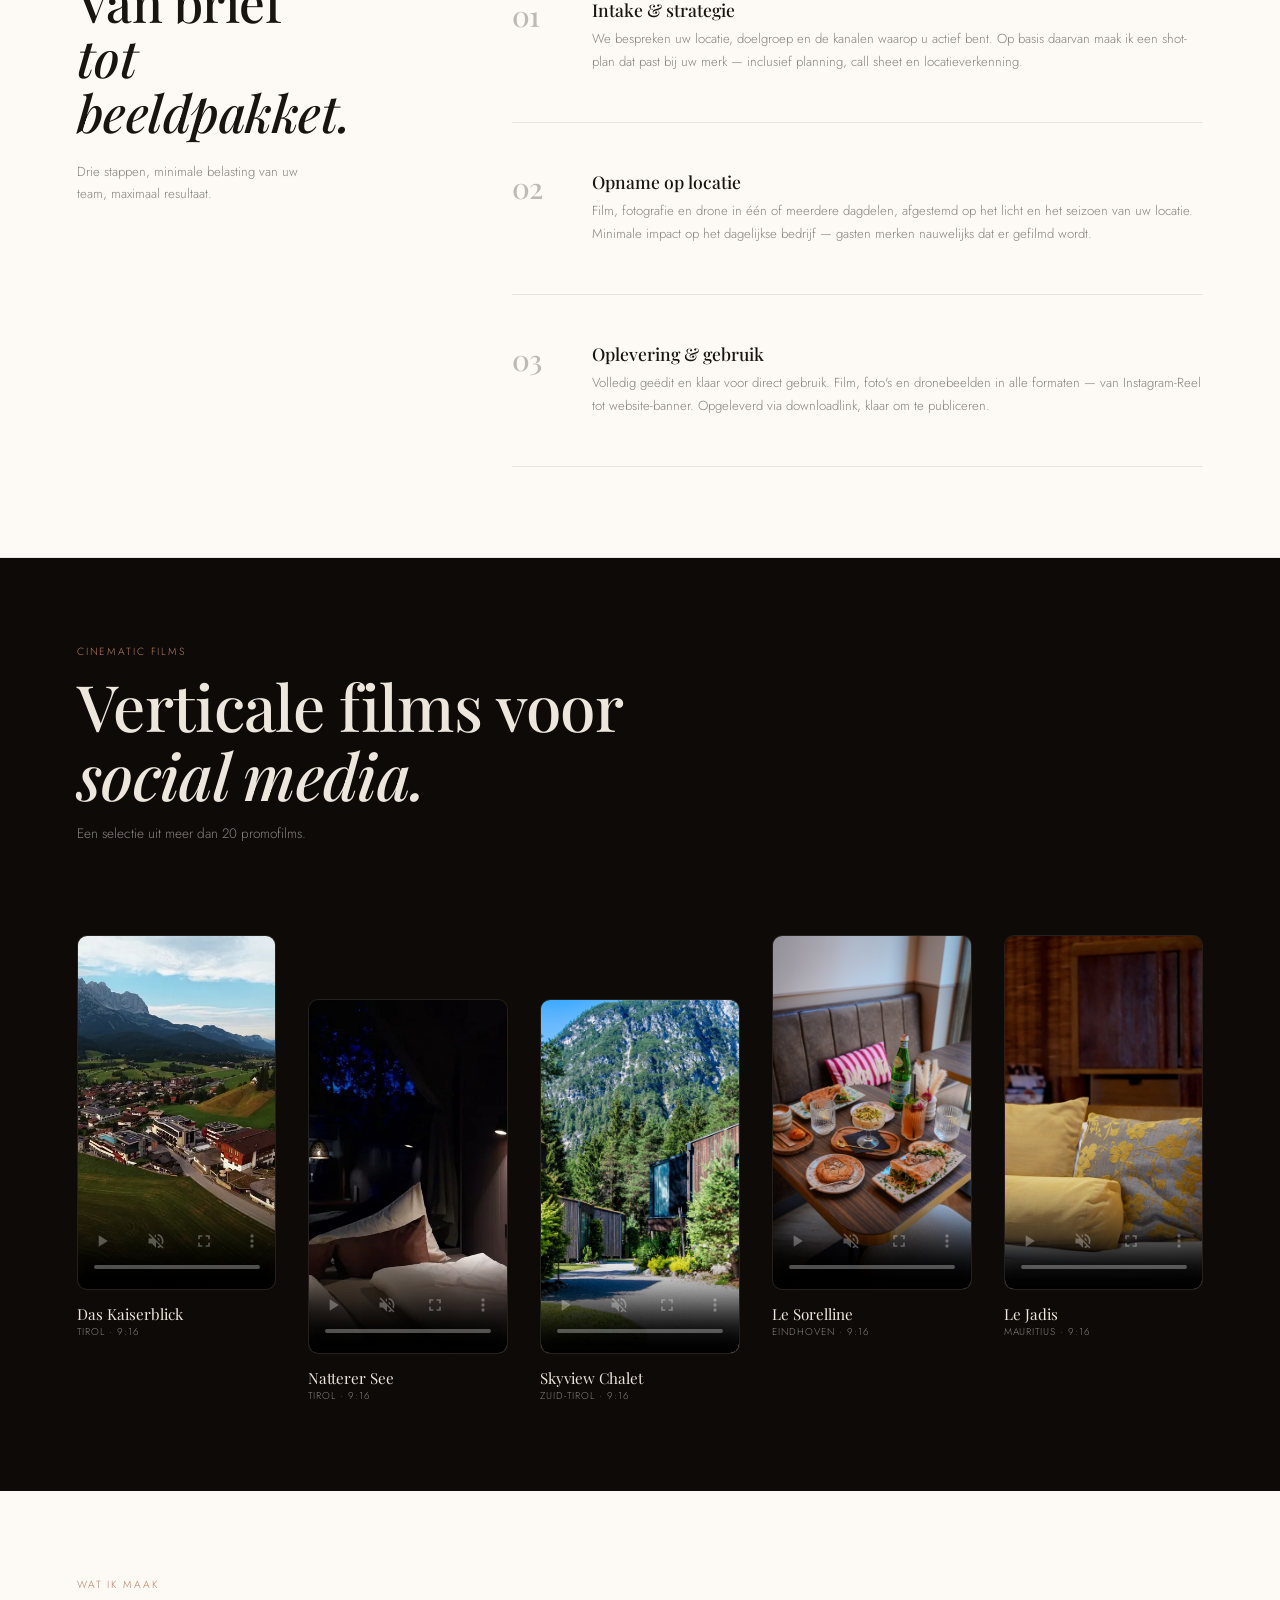
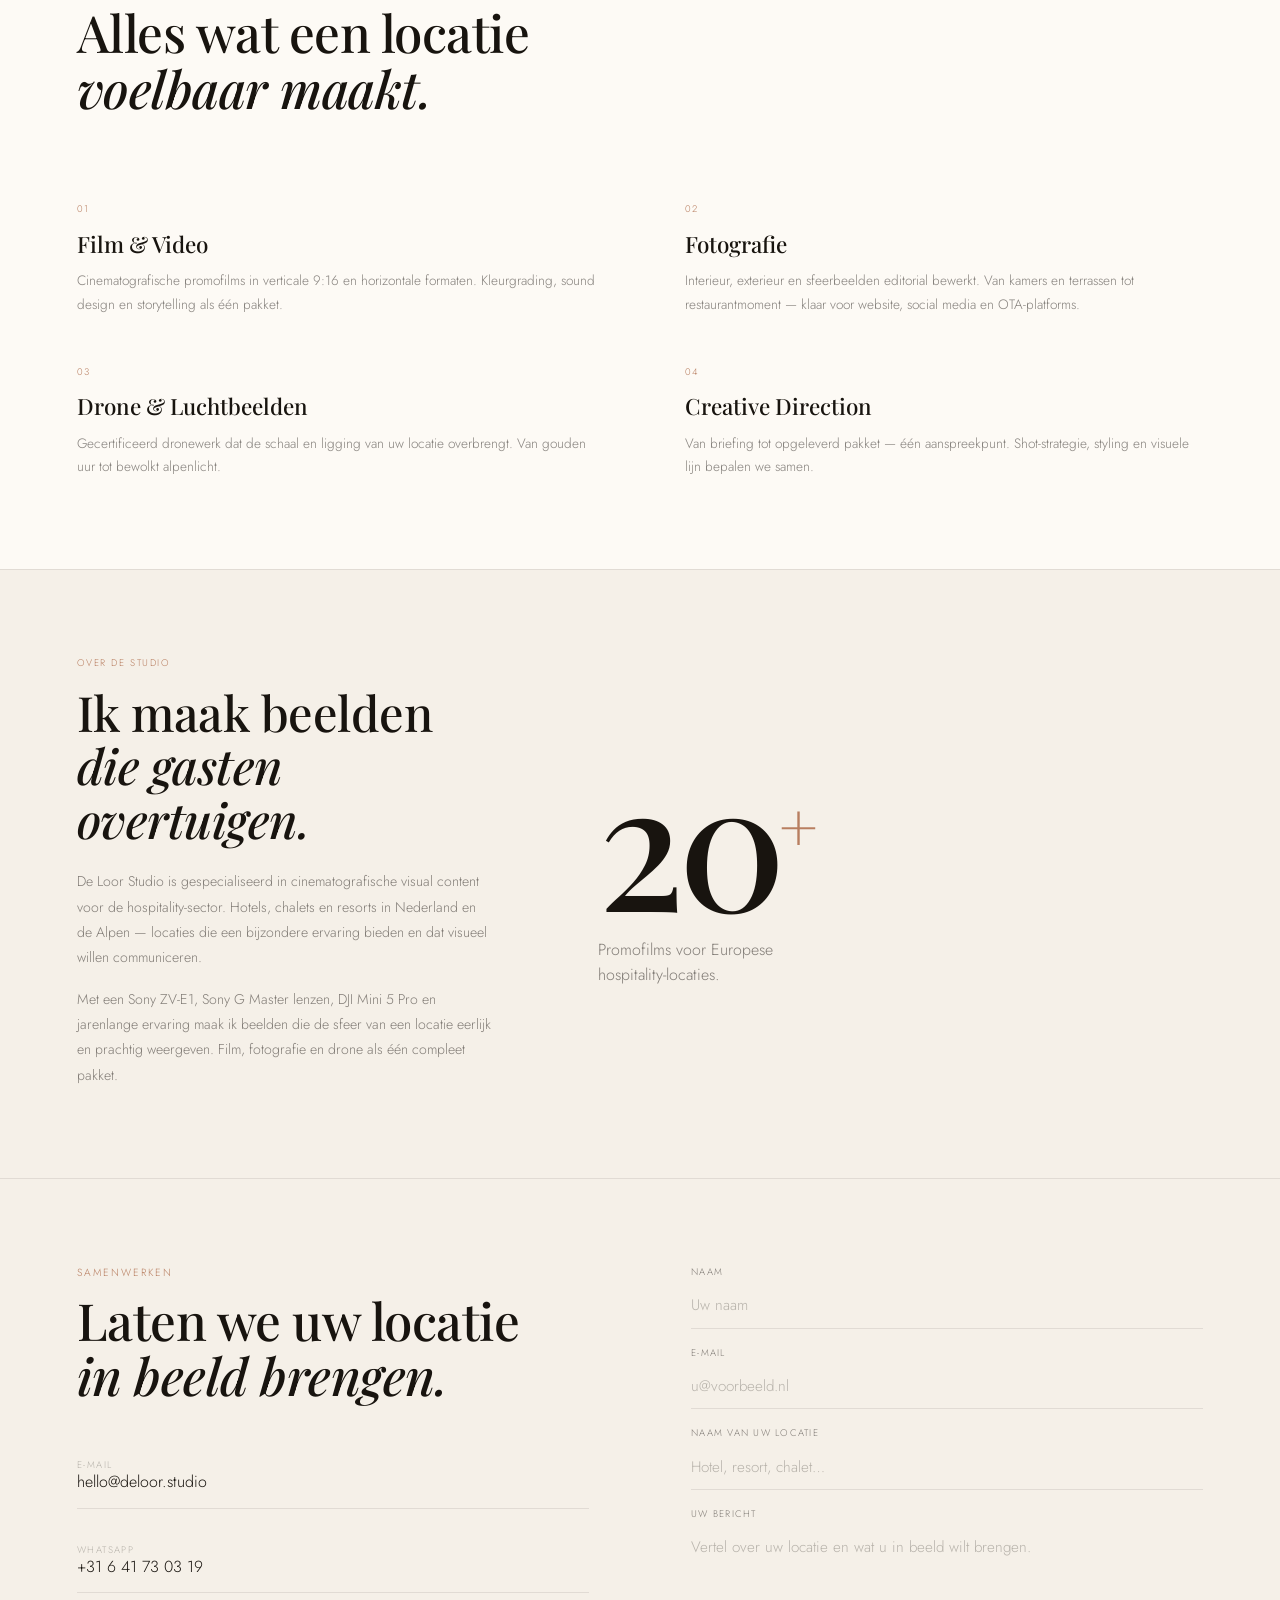
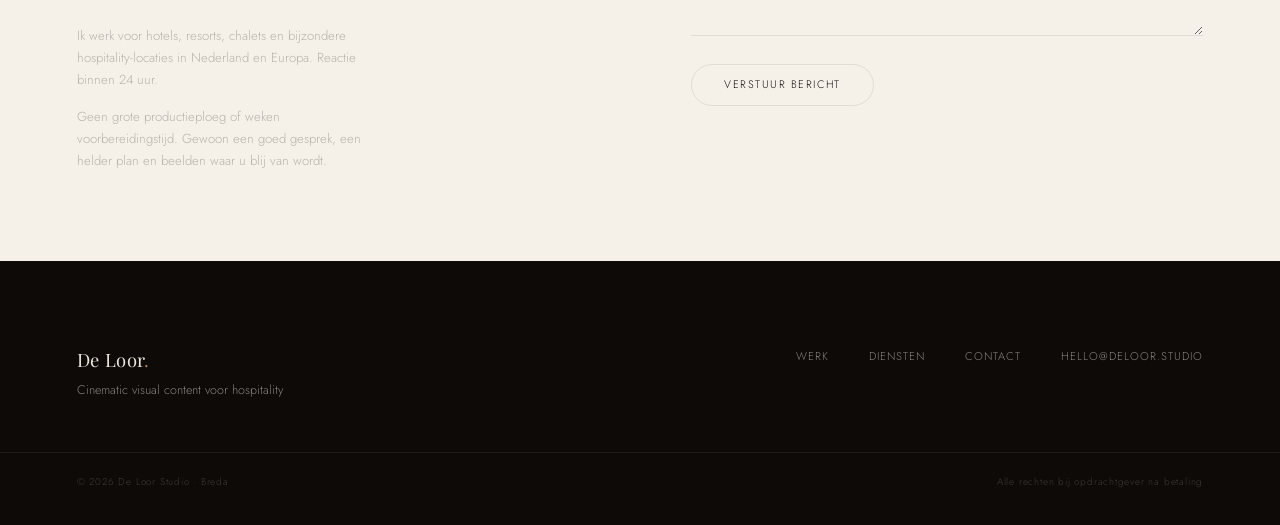
==== commit 40e078d4: "Add Le Jadis film + 5-col films grid, 2026 dates, remove drukwerk - Add Le Jadis Mauritius pool suit" ====
--- a/index.html
+++ b/index.html
@@ -88,7 +88,7 @@
       <div class="pillar" data-reveal style="--delay:80ms">
         <span class="pillar-n">02</span>
         <h3>Klaar voor elk kanaal</h3>
-        <p>Eén productie levert alle formaten: verticale 9:16 films voor social media, horizontale video voor uw website, en fotografie voor OTA-platforms en drukwerk.</p>
+        <p>Eén productie levert alle formaten: verticale 9:16 films voor social media, horizontale video voor uw website, en fotografie voor OTA-platforms en uw eigen kanalen.</p>
       </div>
       <div class="pillar" data-reveal style="--delay:160ms">
         <span class="pillar-n">03</span>
@@ -140,7 +140,7 @@
         </div>
 
         <div class="proj-gear">
-          <span>2025</span>
+          <span>2026</span>
           <span>Sony ZV-E1</span>
           <span>DJI Mini 5 Pro</span>
         </div>
@@ -218,7 +218,7 @@
         </div>
 
         <div class="proj-gear">
-          <span>2025</span>
+          <span>2026</span>
           <span>Sony ZV-E1</span>
           <span>DJI Mini 5 Pro</span>
         </div>
@@ -291,7 +291,7 @@
         </div>
 
         <div class="proj-gear">
-          <span>2025</span>
+          <span>2026</span>
           <span>Sony ZV-E1</span>
           <span>DJI Mini 5 Pro</span>
         </div>
@@ -364,7 +364,7 @@
         </div>
 
         <div class="proj-gear">
-          <span>2025</span>
+          <span>2026</span>
           <span>Sony ZV-E1</span>
           <span>DJI Mini 5 Pro</span>
         </div>
@@ -585,6 +585,22 @@
         </figcaption>
       </figure>
 
+      <figure class="film" data-reveal style="--delay:400ms">
+        <div class="film-frame">
+          <video muted loop playsinline preload="none" data-autoplay
+                 poster="assets/img/lejadis-poster.jpg"
+                 aria-label="Hospitality film Le Jadis Mauritius">
+            <source src="assets/video/lejadis.mp4" type="video/mp4">
+            <img src="assets/img/lejadis-poster.jpg" width="1080" height="1920"
+                 alt="Le Jadis Mauritius pool suite film">
+          </video>
+        </div>
+        <figcaption>
+          <span class="film-name">Le Jadis</span>
+          <span class="film-spec">Mauritius · 9:16</span>
+        </figcaption>
+      </figure>
+
     </div>
   </div>
 </section>
@@ -605,7 +621,7 @@
       <div class="service" data-reveal style="--delay:80ms">
         <span class="service-n" aria-hidden="true">02</span>
         <h3>Fotografie</h3>
-        <p>Interieur, exterieur en sfeerbeelden editorial bewerkt. Van kamers en terrassen tot restaurantmoment — klaar voor druk en digitaal gebruik.</p>
+        <p>Interieur, exterieur en sfeerbeelden editorial bewerkt. Van kamers en terrassen tot restaurantmoment — klaar voor website, social media en OTA-platforms.</p>
       </div>
       <div class="service" data-reveal style="--delay:160ms">
         <span class="service-n" aria-hidden="true">03</span>
--- a/styles.css
+++ b/styles.css
@@ -549,8 +549,8 @@
 
 .films-grid {
   display: grid;
-  grid-template-columns: repeat(4, 1fr);
-  gap: clamp(1.5rem, 3vw, 2.5rem);
+  grid-template-columns: repeat(5, 1fr);
+  gap: clamp(1rem, 2.5vw, 2rem);
   align-items: start;
 }
 .film { }
@@ -780,7 +780,6 @@
   .work-intro { grid-template-columns: 1fr; }
   .work-intro-note { border-left: none; padding-left: 0; border-top: 1px solid var(--rule); padding-top: 1rem; }
   .films-grid { grid-template-columns: repeat(2, 1fr); }
-  .films-grid .film:last-child { display: none; }
   .contact-inner { grid-template-columns: 1fr; }
 }
 
@@ -837,6 +836,9 @@
 }
 
 @media (max-width: 900px) {
+  .films-grid { grid-template-columns: repeat(3, 1fr); }
+}
+@media (max-width: 600px) {
   .films-grid { grid-template-columns: repeat(2, 1fr); }
 }
 @media (max-width: 540px) {
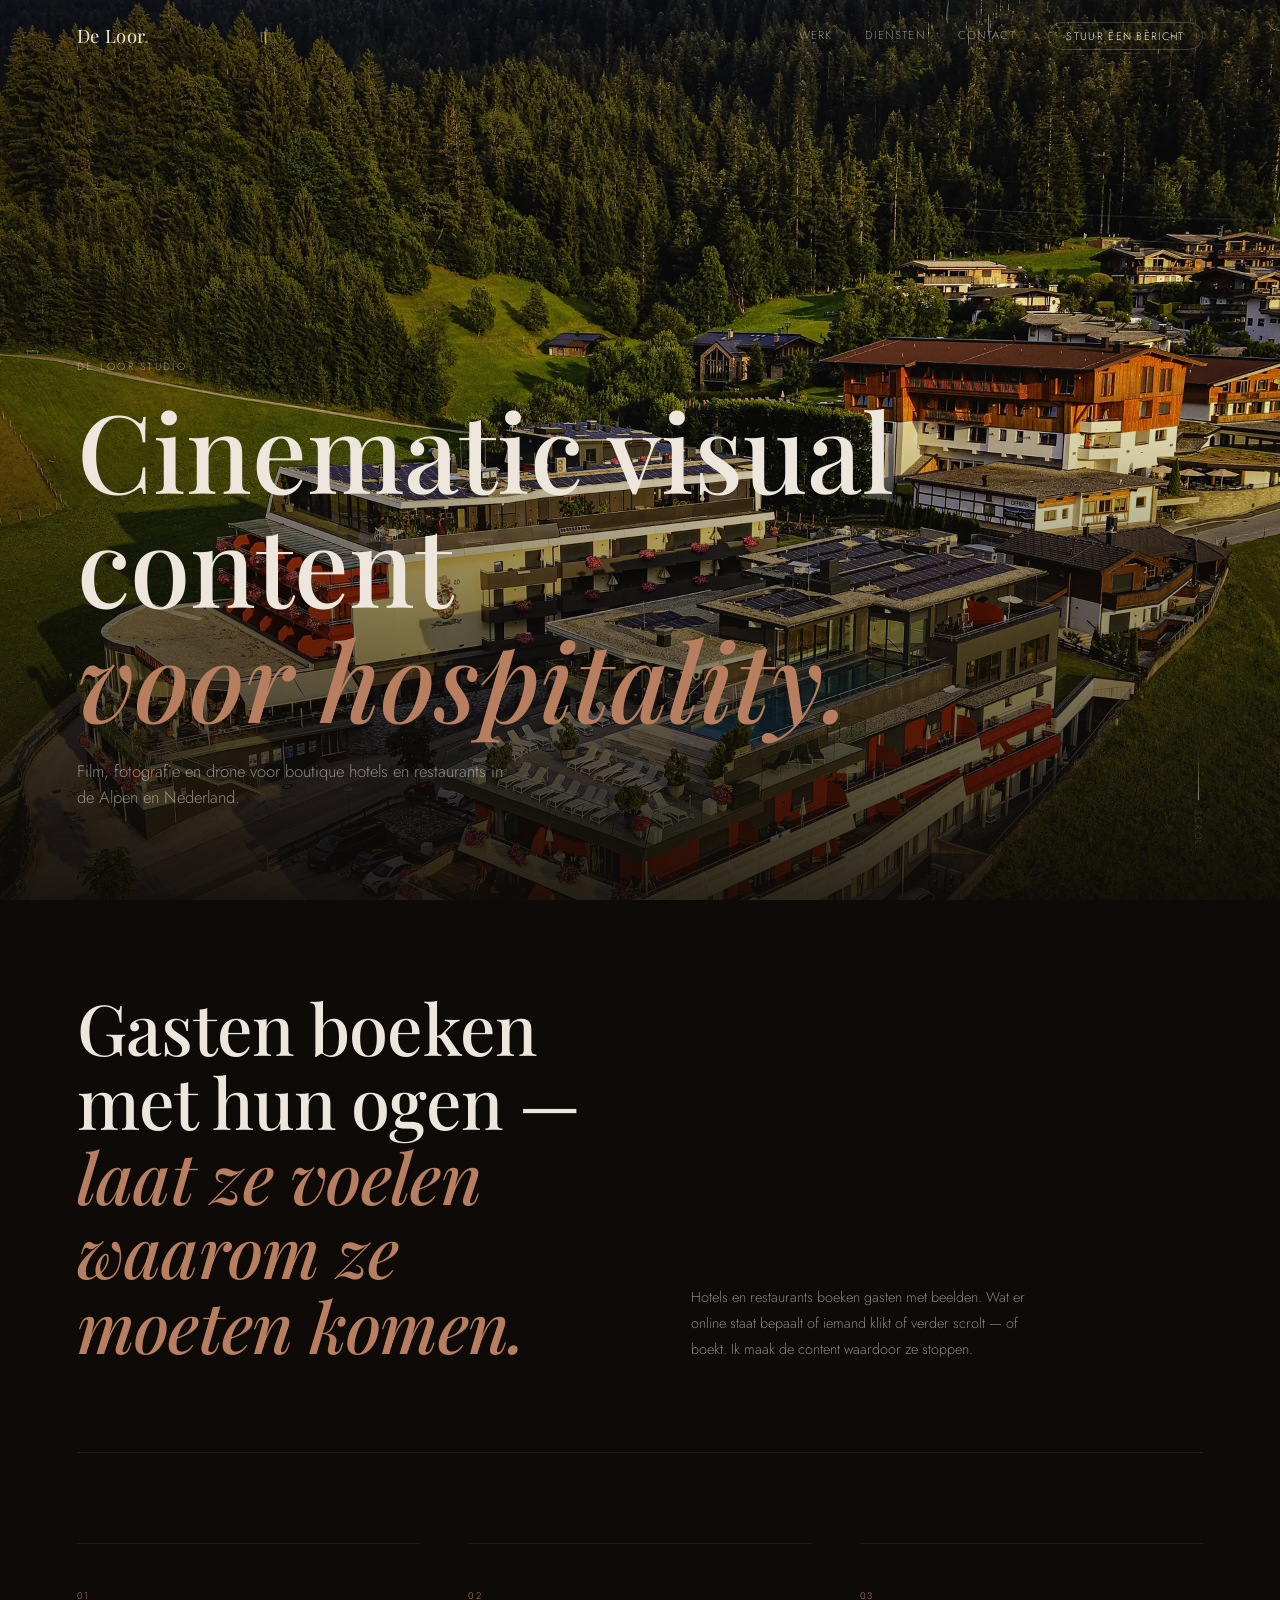
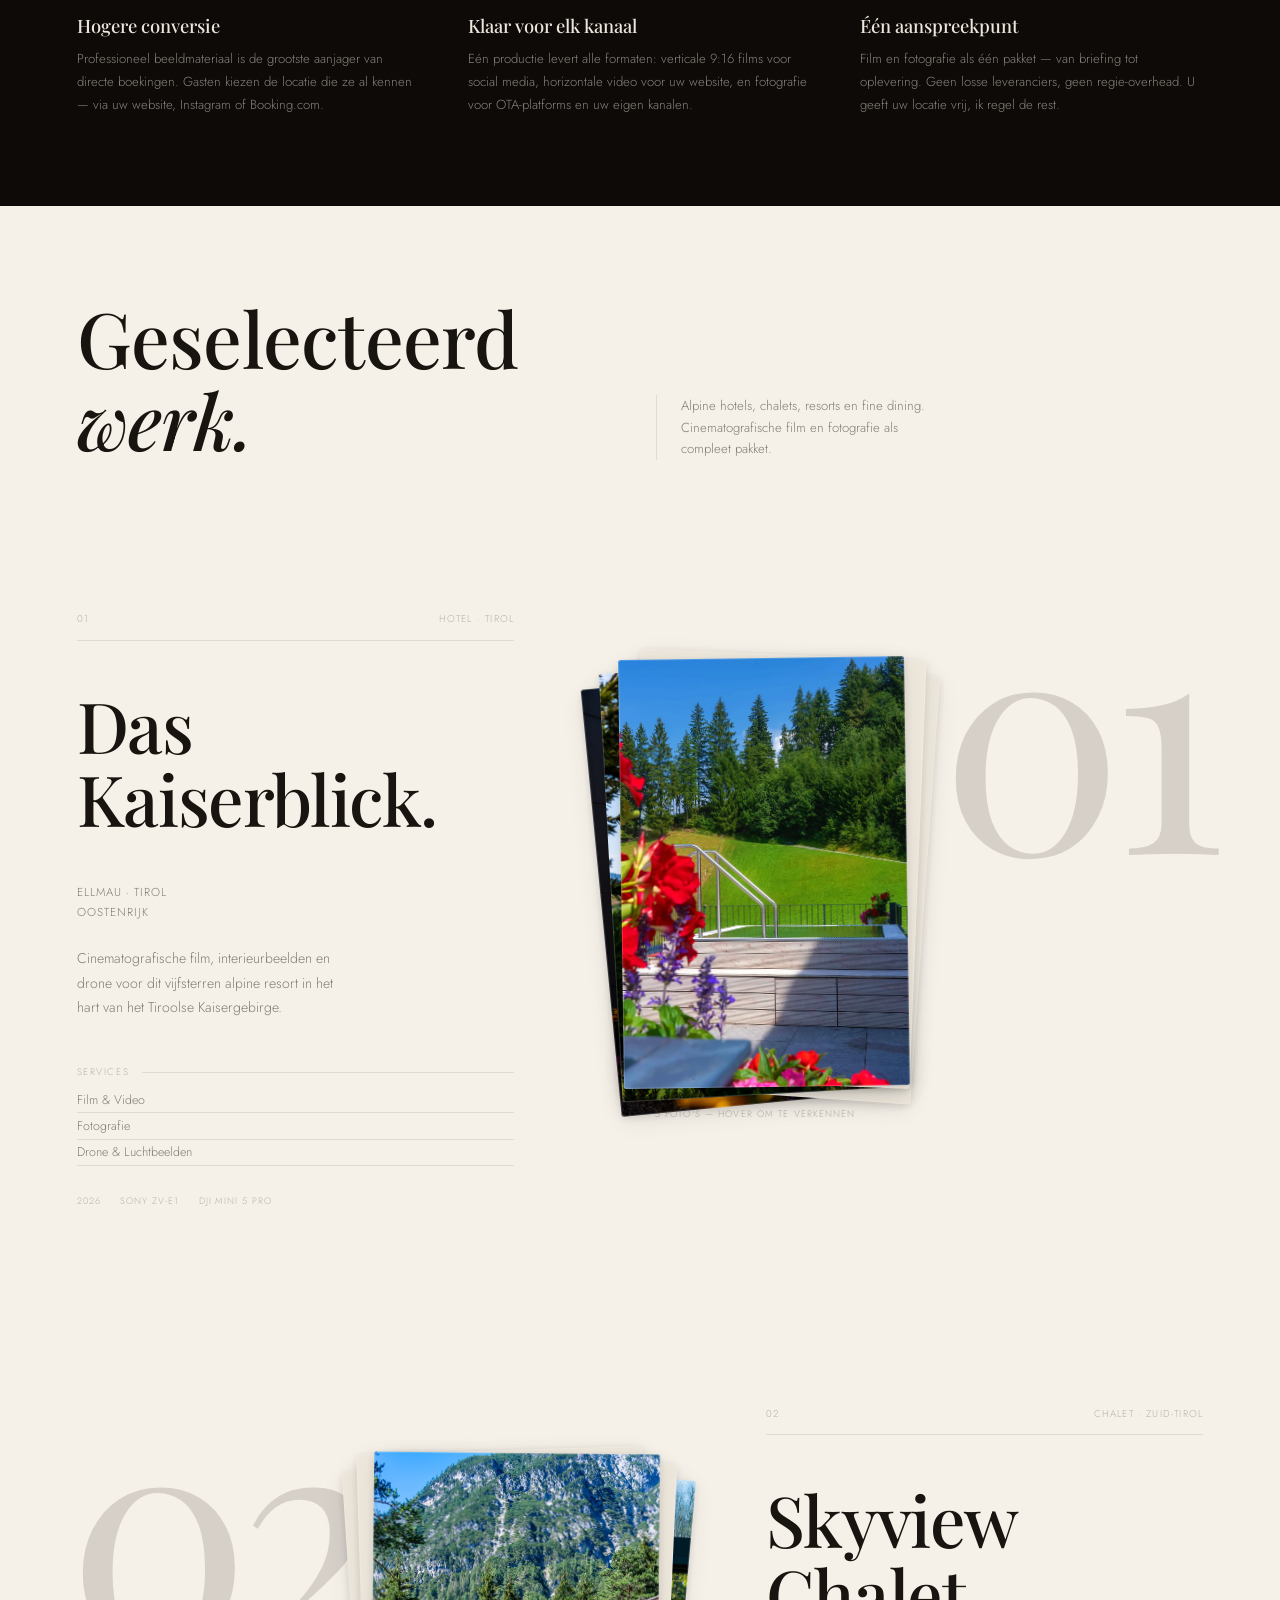
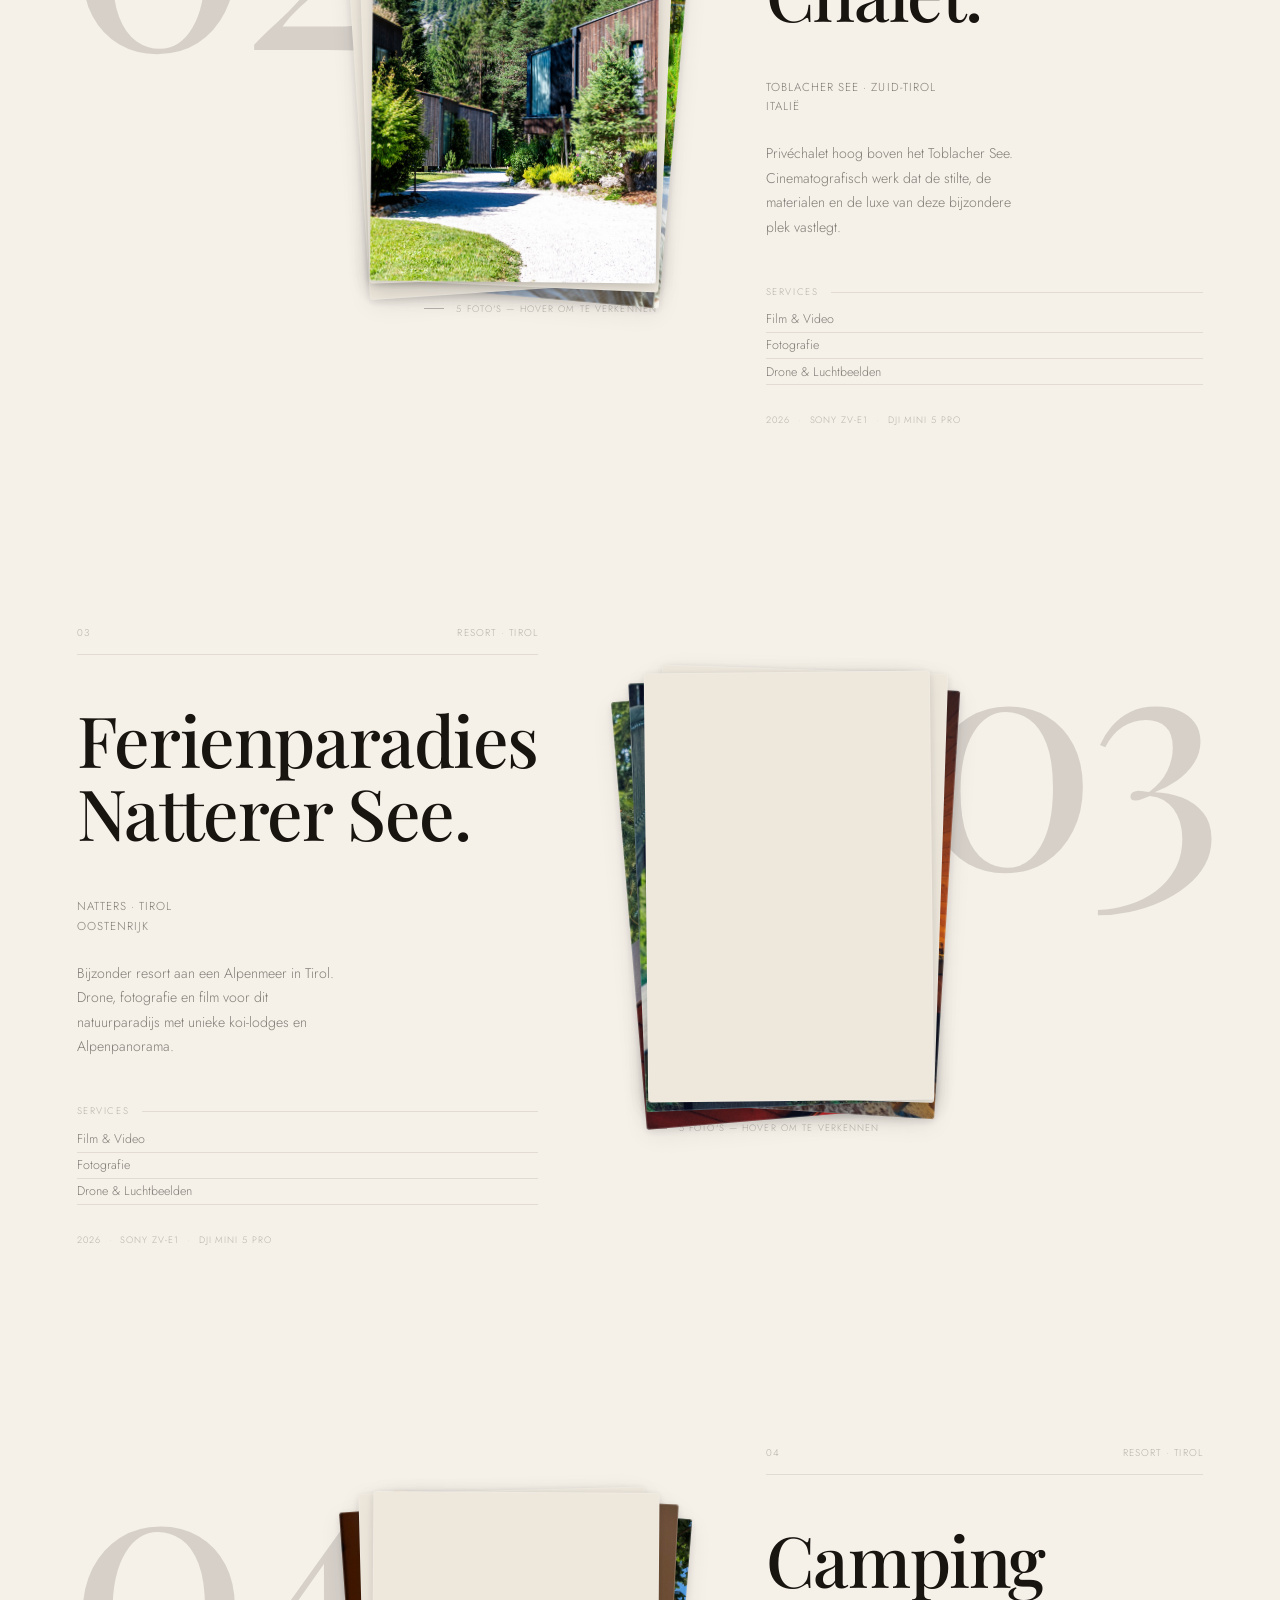
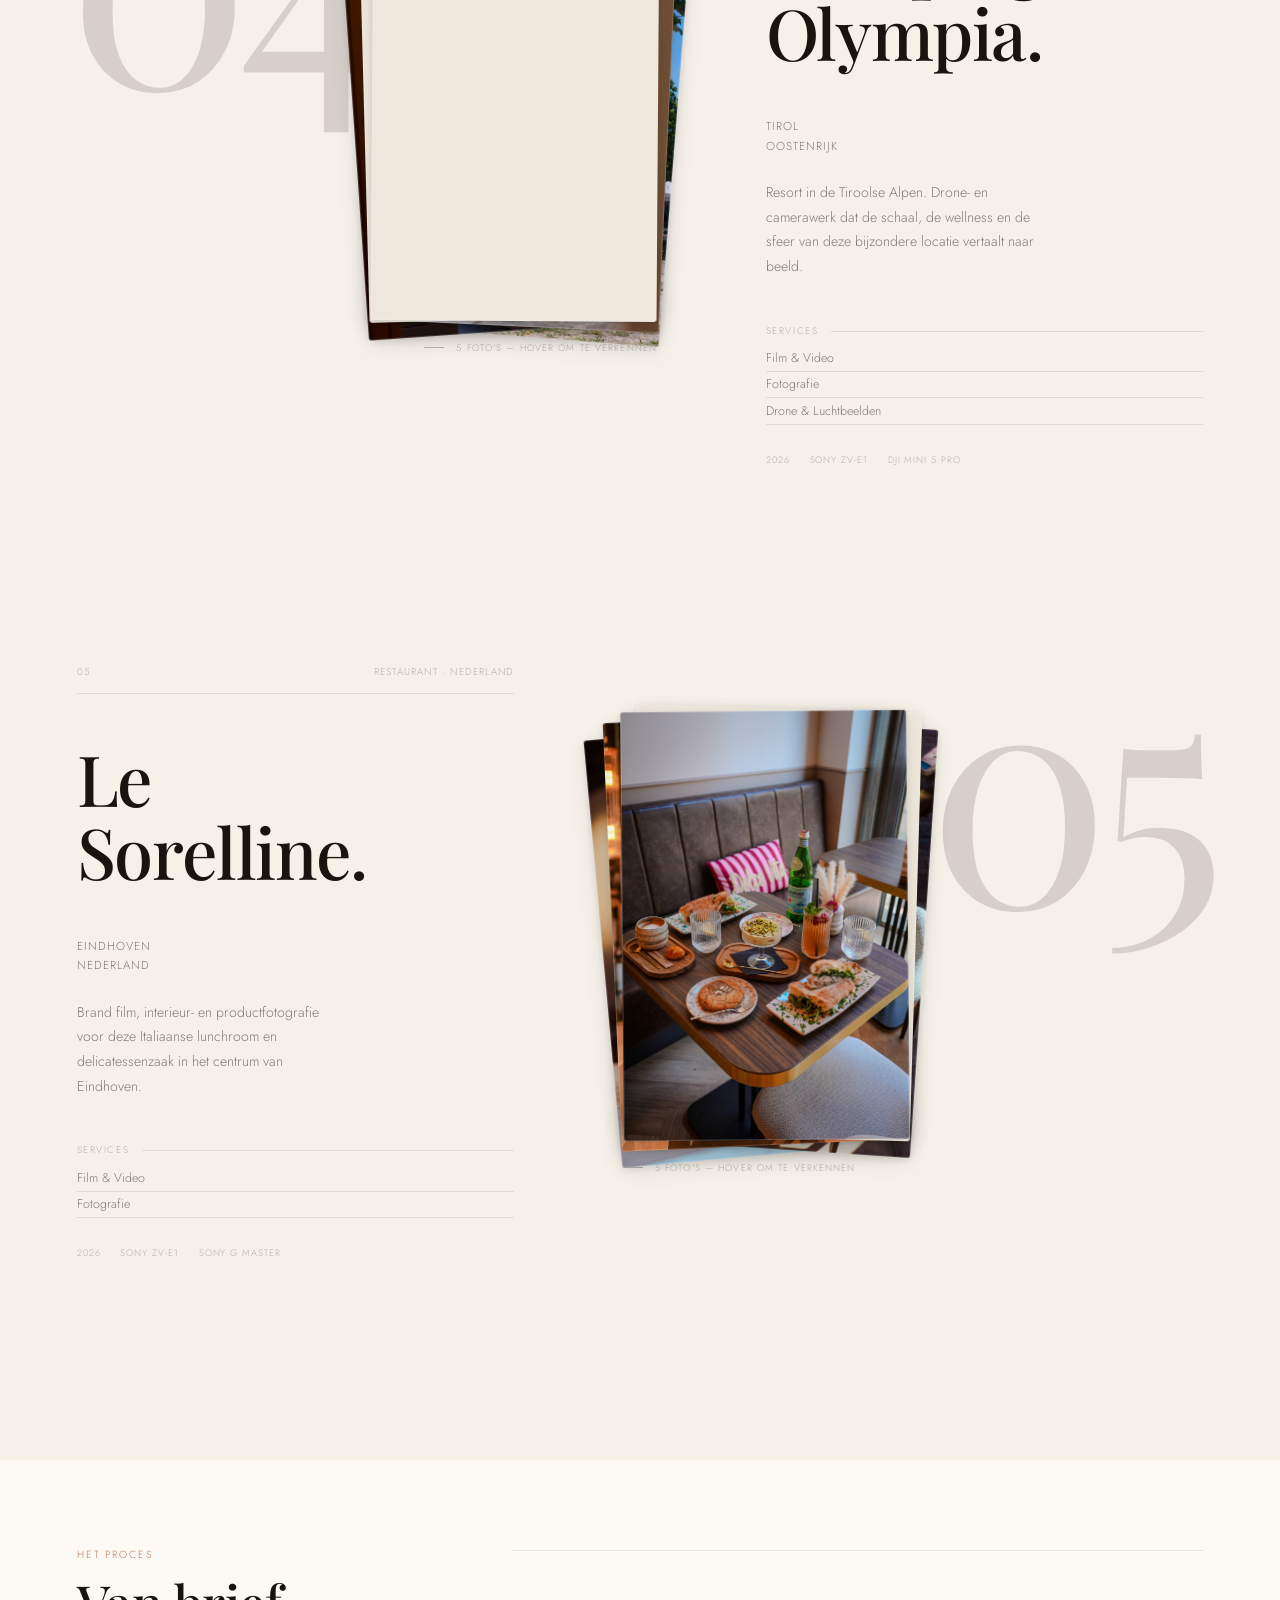
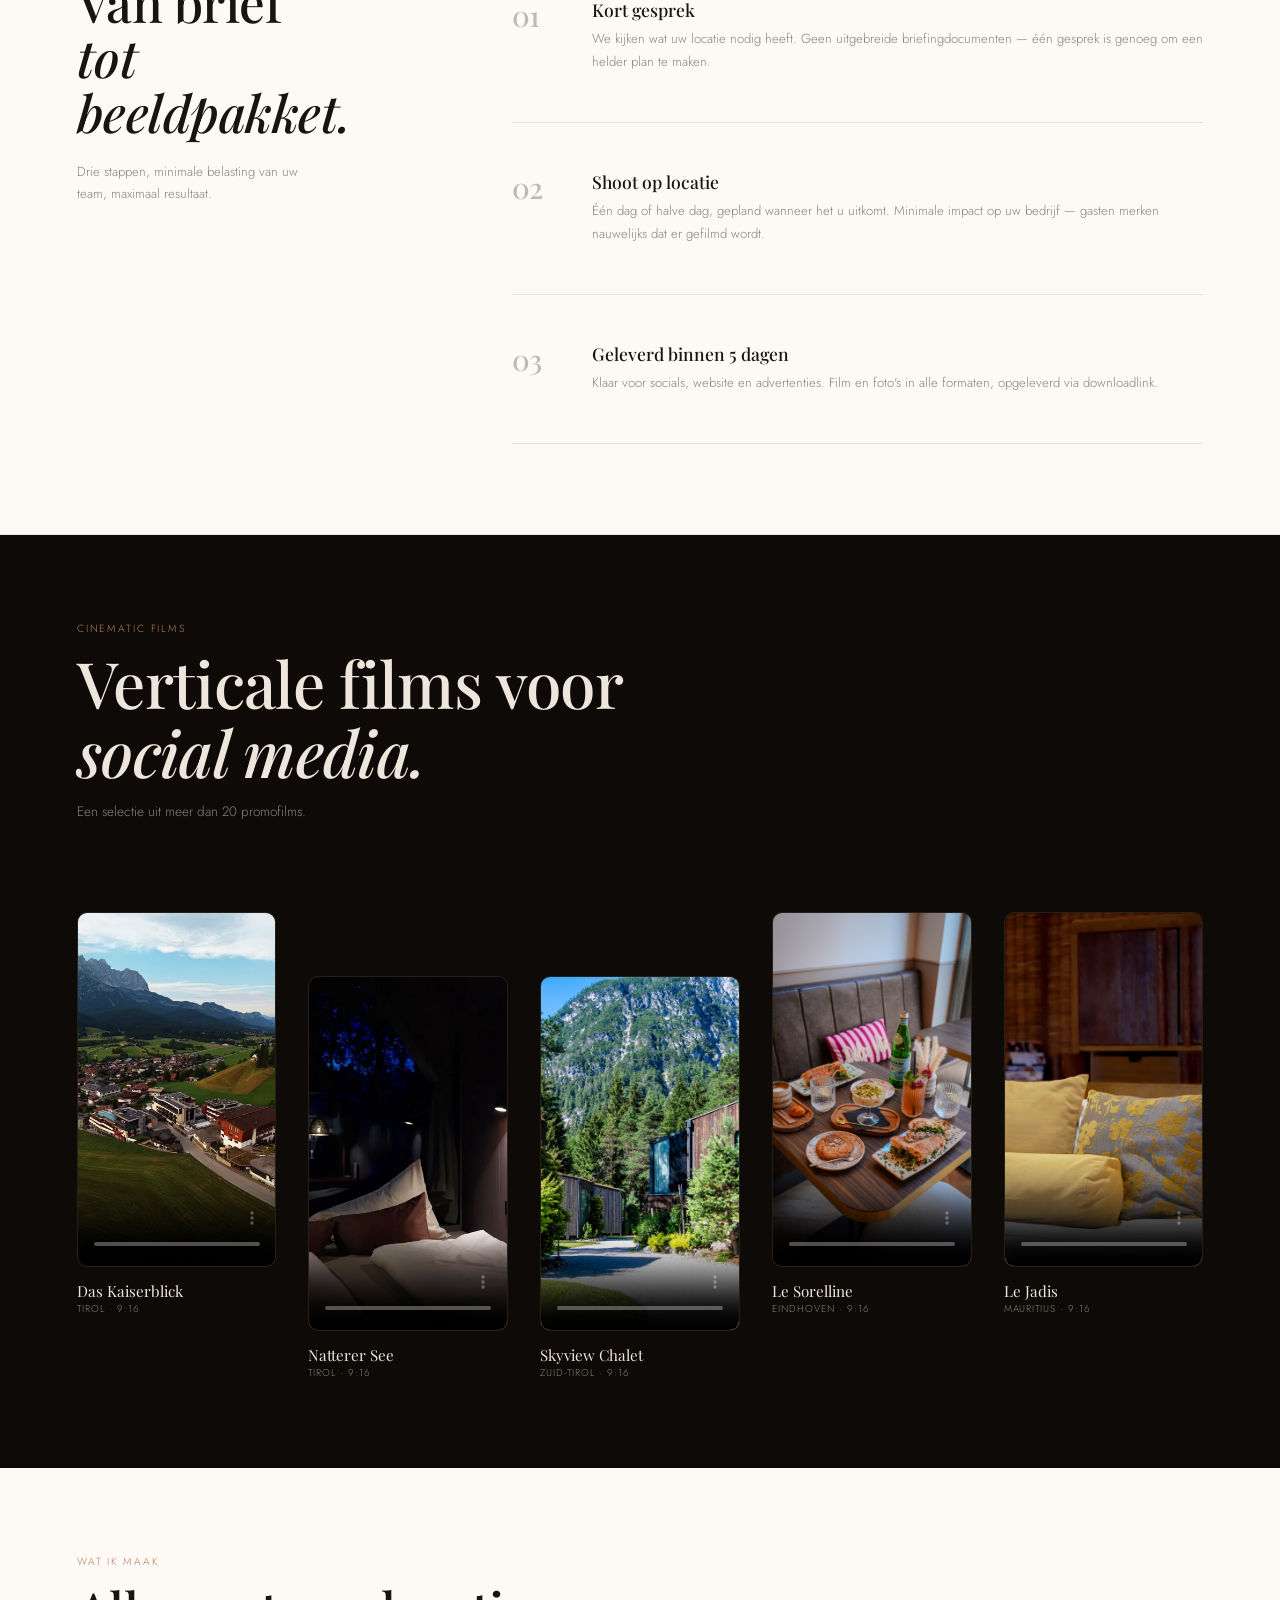
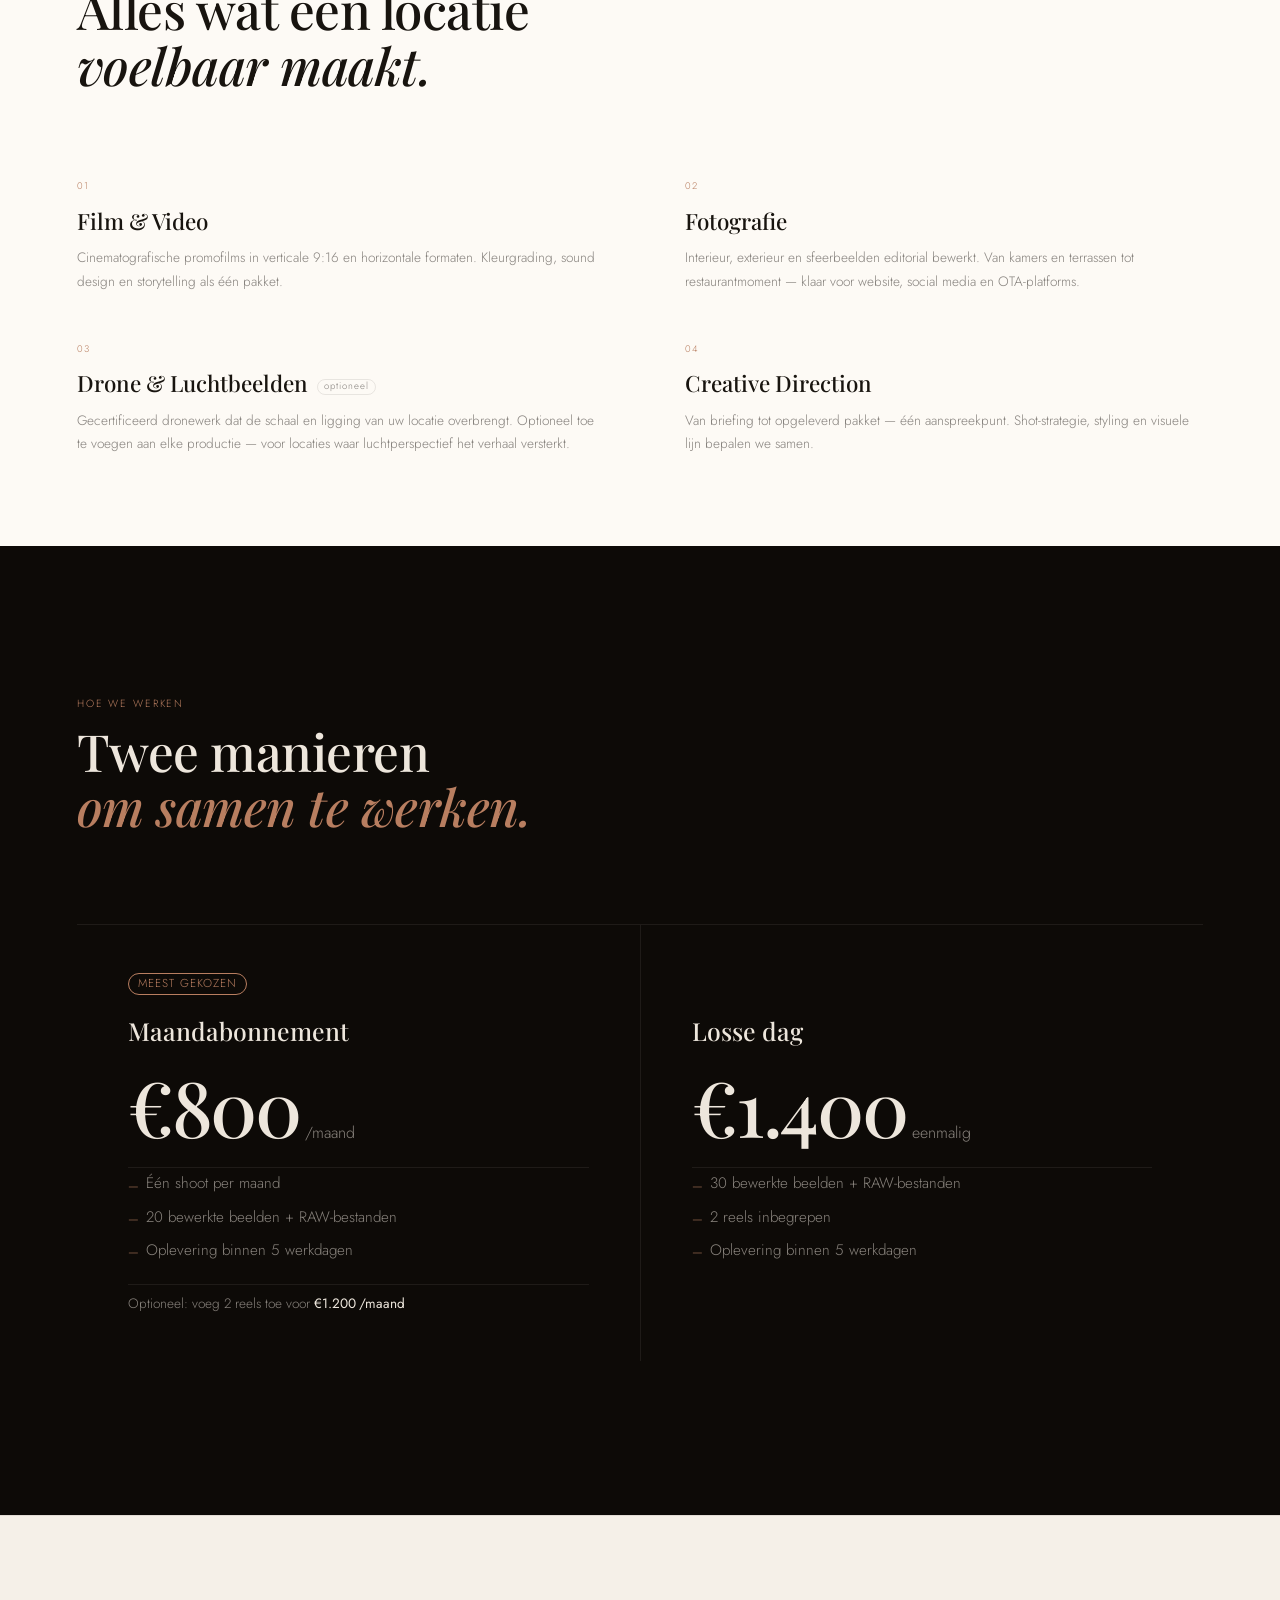
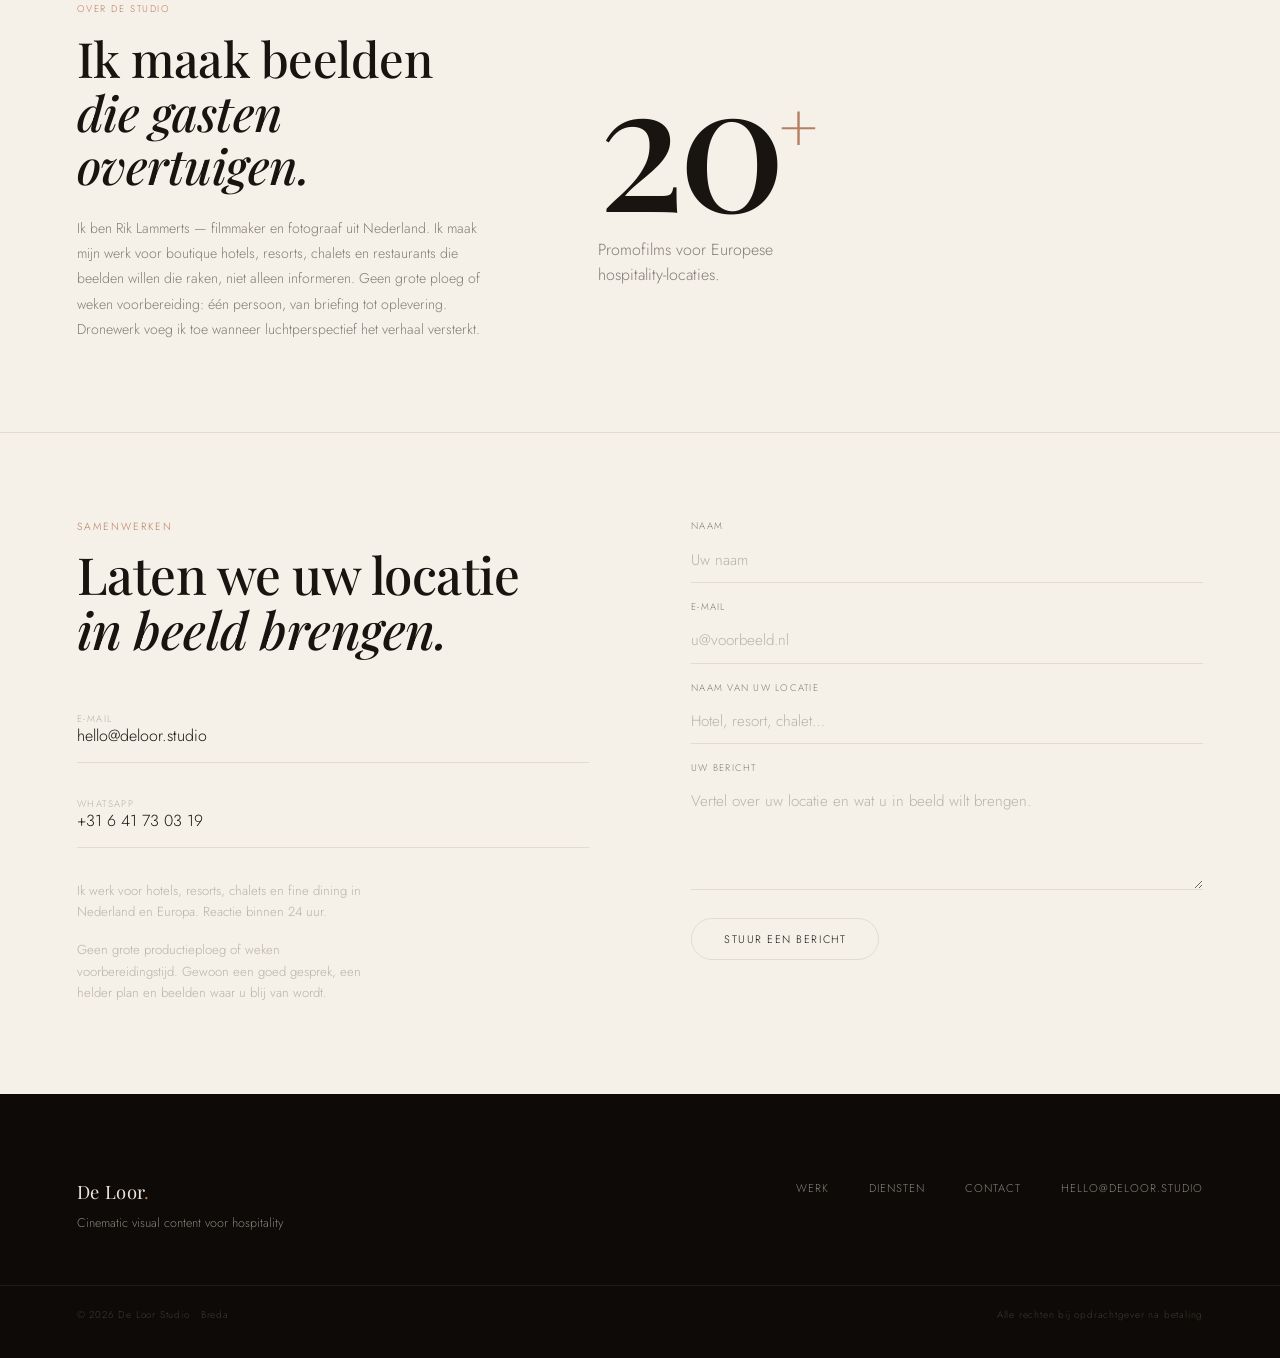
==== commit c89225fc: "Tarieven sectie, positionering, 404 redirect en CTA-updates - Voeg pricing sectie toe (#tarieven): m" ====
--- a/index.html
+++ b/index.html
@@ -4,12 +4,12 @@
 <meta charset="utf-8">
 <meta name="viewport" content="width=device-width, initial-scale=1">
 <title>De Loor Studio — Cinematic visual content voor hospitality</title>
-<meta name="description" content="Film, fotografie en drone voor hotels, resorts en chalets in de Alpen en Nederland. Cinematic storytelling die gasten voelen waarom ze moeten komen.">
+<meta name="description" content="Film, fotografie en drone voor boutique hotels en restaurants in de Alpen en Nederland. Beelden die gasten voelen waarom ze moeten komen.">
 <link rel="canonical" href="https://deloor.studio/">
 <meta name="theme-color" content="#0D0A07">
 <meta property="og:type" content="website">
 <meta property="og:title" content="De Loor Studio — Cinematic visual content voor hospitality">
-<meta property="og:description" content="Film, fotografie en drone die gasten voelen waarom ze moeten komen.">
+<meta property="og:description" content="Film, fotografie en drone voor boutique hotels en restaurants. Beelden die gasten voelen waarom ze moeten komen.">
 <meta property="og:url" content="https://deloor.studio/">
 <meta property="og:image" content="https://deloor.studio/assets/img/kaiserblick-aerial.webp">
 <link rel="icon" href="data:image/svg+xml,%3Csvg xmlns='http://www.w3.org/2000/svg' viewBox='0 0 32 32'%3E%3Crect width='32' height='32' fill='%230D0A07'/%3E%3Ctext x='15' y='23' font-family='Georgia,serif' font-size='20' fill='%23EDE6DC' text-anchor='middle'%3ED%3C/text%3E%3Ccircle cx='24' cy='23' r='2.5' fill='%23B87E60'/%3E%3C/svg%3E">
@@ -18,7 +18,7 @@
 <link href="https://fonts.googleapis.com/css2?family=Playfair+Display:ital,wght@0,400;0,500;0,600;1,400;1,500&family=Jost:wght@300;400&display=swap" rel="stylesheet">
 <link rel="stylesheet" href="styles.css">
 <script type="application/ld+json">
-{"@context":"https://schema.org","@type":"ProfessionalService","name":"De Loor Studio","description":"Cinematic visual content voor hotels, resorts en chalets.","url":"https://deloor.studio/","email":"hello@deloor.studio","telephone":"+31641730319","founder":{"@type":"Person","name":"Rik Lammerts"},"address":{"@type":"PostalAddress","addressLocality":"Breda","addressCountry":"NL"}}
+{"@context":"https://schema.org","@type":"ProfessionalService","name":"De Loor Studio","description":"Film, fotografie en drone voor boutique hotels en restaurants in de Alpen en Nederland.","url":"https://deloor.studio/","email":"hello@deloor.studio","telephone":"+31641730319","founder":{"@type":"Person","name":"Rik Lammerts"},"address":{"@type":"PostalAddress","addressLocality":"Breda","addressCountry":"NL"}}
 </script>
 </head>
 <body>
@@ -32,7 +32,7 @@
       <a href="#diensten">Diensten</a>
       <a href="#contact">Contact</a>
     </nav>
-    <a class="nav-cta" href="#contact">Samenwerken</a>
+    <a class="nav-cta" href="#contact">Stuur een bericht</a>
     <button class="nav-toggle" id="nav-toggle" type="button"
             aria-expanded="false" aria-controls="menu" aria-label="Menu openen">
       <span></span><span></span>
@@ -62,7 +62,7 @@
   <div class="hero-inner">
     <p class="hero-label">De Loor Studio</p>
     <h1 class="hero-h">Cinematic visual content<br><em>voor hospitality.</em></h1>
-    <p class="hero-sub">Film, fotografie en drone voor hotels, resorts en chalets in de Alpen en Nederland.</p>
+    <p class="hero-sub">Film, fotografie en drone voor boutique hotels en restaurants in de Alpen en Nederland.</p>
   </div>
   <div class="hero-scroll" aria-hidden="true">
     <span class="hero-scroll-line"></span>
@@ -76,7 +76,7 @@
 
     <div class="proposition-top">
       <h2 class="proposition-hl" data-reveal data-reveal-dir="left">Gasten boeken<br>met hun ogen —<br><em>laat ze voelen<br>waarom ze moeten komen.</em></h2>
-      <p class="proposition-lead" data-reveal data-reveal-dir="right" style="--delay:150ms">Hotels en resorts met een bijzonder verhaal verdienen beelden die dat gevoel overbrengen — cinematografisch werk dat gasten doet verliefd worden vóór ze boeken.</p>
+      <p class="proposition-lead" data-reveal data-reveal-dir="right" style="--delay:150ms">Hotels en restaurants boeken gasten met beelden. Wat er online staat bepaalt of iemand klikt of verder scrolt — of boekt. Ik maak de content waardoor ze stoppen.</p>
     </div>
 
     <div class="proposition-pillars">
@@ -93,7 +93,7 @@
       <div class="pillar" data-reveal style="--delay:160ms">
         <span class="pillar-n">03</span>
         <h3>Één aanspreekpunt</h3>
-        <p>Film, fotografie en drone als compleet pakket — van briefing tot oplevering. Geen losse leveranciers, geen regie-overhead. U geeft uw locatie vrij, ik regel de rest.</p>
+        <p>Film en fotografie als één pakket — van briefing tot oplevering. Geen losse leveranciers, geen regie-overhead. U geeft uw locatie vrij, ik regel de rest.</p>
       </div>
     </div>
 
@@ -101,11 +101,11 @@
 </section>
 
 <!-- ══════════════════════════════════════ WERK ══════════════════════════════════════ -->
-<section class="work" id="werk" aria-label="Selected work">
+<section class="work" id="werk" aria-label="Geselecteerd werk">
 
   <div class="work-intro" data-reveal>
-    <h2 class="work-intro-title">Selected<br><em>work.</em></h2>
-    <p class="work-intro-note">Alpine hotels, chalets en resorts.<br>Film, fotografie en drone als compleet pakket.</p>
+    <h2 class="work-intro-title">Geselecteerd<br><em>werk.</em></h2>
+    <p class="work-intro-note">Alpine hotels, chalets, resorts en fine dining.<br>Cinematografische film en fotografie als compleet pakket.</p>
   </div>
 
   <!-- ════ 01 DAS KAISERBLICK ════ -->
@@ -492,22 +492,22 @@
       <div class="step" data-reveal>
         <span class="step-n">01</span>
         <div>
-          <h3>Intake &amp; strategie</h3>
-          <p>We bespreken uw locatie, doelgroep en de kanalen waarop u actief bent. Op basis daarvan maak ik een shot-plan dat past bij uw merk — inclusief planning, call sheet en locatieverkenning.</p>
+          <h3>Kort gesprek</h3>
+          <p>We kijken wat uw locatie nodig heeft. Geen uitgebreide briefingdocumenten — één gesprek is genoeg om een helder plan te maken.</p>
         </div>
       </div>
       <div class="step" data-reveal style="--delay:60ms">
         <span class="step-n">02</span>
         <div>
-          <h3>Opname op locatie</h3>
-          <p>Film, fotografie en drone in één of meerdere dagdelen, afgestemd op het licht en het seizoen van uw locatie. Minimale impact op het dagelijkse bedrijf — gasten merken nauwelijks dat er gefilmd wordt.</p>
+          <h3>Shoot op locatie</h3>
+          <p>Één dag of halve dag, gepland wanneer het u uitkomt. Minimale impact op uw bedrijf — gasten merken nauwelijks dat er gefilmd wordt.</p>
         </div>
       </div>
       <div class="step" data-reveal style="--delay:120ms">
         <span class="step-n">03</span>
         <div>
-          <h3>Oplevering &amp; gebruik</h3>
-          <p>Volledig geëdit en klaar voor direct gebruik. Film, foto's en dronebeelden in alle formaten — van Instagram-Reel tot website-banner. Opgeleverd via downloadlink, klaar om te publiceren.</p>
+          <h3>Geleverd binnen 5 dagen</h3>
+          <p>Klaar voor socials, website en advertenties. Film en foto's in alle formaten, opgeleverd via downloadlink.</p>
         </div>
       </div>
     </div>
@@ -625,8 +625,8 @@
       </div>
       <div class="service" data-reveal style="--delay:160ms">
         <span class="service-n" aria-hidden="true">03</span>
-        <h3>Drone &amp; Luchtbeelden</h3>
-        <p>Gecertificeerd dronewerk dat de schaal en ligging van uw locatie overbrengt. Van gouden uur tot bewolkt alpenlicht.</p>
+        <h3>Drone &amp; Luchtbeelden <span class="service-tag">optioneel</span></h3>
+        <p>Gecertificeerd dronewerk dat de schaal en ligging van uw locatie overbrengt. Optioneel toe te voegen aan elke productie — voor locaties waar luchtperspectief het verhaal versterkt.</p>
       </div>
       <div class="service" data-reveal style="--delay:240ms">
         <span class="service-n" aria-hidden="true">04</span>
@@ -637,6 +637,51 @@
   </div>
 </section>
 
+<!-- ═══════════════════════════════════ TARIEVEN ══════════════════════════════════ -->
+<section class="pricing" id="tarieven" aria-labelledby="pricing-h">
+  <div class="pricing-inner">
+
+    <div class="pricing-head" data-reveal>
+      <span class="eyebrow">Hoe we werken</span>
+      <h2 id="pricing-h" class="pricing-title">Twee manieren<br><em>om samen te werken.</em></h2>
+    </div>
+
+    <div class="pricing-grid">
+
+      <div class="pricing-card" data-reveal>
+        <span class="pricing-badge">Meest gekozen</span>
+        <h3 class="pricing-name">Maandabonnement</h3>
+        <div class="pricing-price">
+          <span class="pricing-amount">€800</span>
+          <span class="pricing-period">/maand</span>
+        </div>
+        <ul class="pricing-list">
+          <li>Één shoot per maand</li>
+          <li>20 bewerkte beelden + RAW-bestanden</li>
+          <li>Oplevering binnen 5 werkdagen</li>
+        </ul>
+        <p class="pricing-extra">Optioneel: voeg 2 reels toe voor <strong>€1.200&thinsp;/maand</strong></p>
+      </div>
+
+      <div class="pricing-card" data-reveal style="--delay:140ms">
+        <span class="pricing-badge" aria-hidden="true" style="visibility:hidden">Meest gekozen</span>
+        <h3 class="pricing-name">Losse dag</h3>
+        <div class="pricing-price">
+          <span class="pricing-amount">€1.400</span>
+          <span class="pricing-period">eenmalig</span>
+        </div>
+        <ul class="pricing-list">
+          <li>30 bewerkte beelden + RAW-bestanden</li>
+          <li>2 reels inbegrepen</li>
+          <li>Oplevering binnen 5 werkdagen</li>
+        </ul>
+      </div>
+
+    </div>
+
+  </div>
+</section>
+
 <!-- ════════════════════════════════════ OVER ══════════════════════════════════════ -->
 <section class="about" aria-label="Over De Loor Studio">
   <div class="about-inner">
@@ -644,8 +689,7 @@
     <div class="about-body" data-reveal data-reveal-dir="left">
       <span class="about-label">Over de studio</span>
       <h2 class="about-title">Ik maak beelden<br><em>die gasten overtuigen.</em></h2>
-      <p>De Loor Studio is gespecialiseerd in cinematografische visual content voor de hospitality-sector. Hotels, chalets en resorts in Nederland en de Alpen — locaties die een bijzondere ervaring bieden en dat visueel willen communiceren.</p>
-      <p>Met een Sony ZV-E1, Sony G Master lenzen, DJI Mini 5 Pro en jarenlange ervaring maak ik beelden die de sfeer van een locatie eerlijk en prachtig weergeven. Film, fotografie en drone als één compleet pakket.</p>
+      <p>Ik ben Rik Lammerts — filmmaker en fotograaf uit Nederland. Ik maak mijn werk voor boutique hotels, resorts, chalets en restaurants die beelden willen die raken, niet alleen informeren. Geen grote ploeg of weken voorbereiding: één persoon, van briefing tot oplevering. Dronewerk voeg ik toe wanneer luchtperspectief het verhaal versterkt.</p>
     </div>
 
     <div class="about-stat" data-reveal data-reveal-dir="right" style="--delay:100ms">
@@ -672,7 +716,7 @@
           <span class="contact-link-val">+31 6 41 73 03 19</span>
         </a>
       </div>
-      <p class="contact-note">Ik werk voor hotels, resorts, chalets en bijzondere hospitality-locaties in Nederland en Europa. Reactie binnen 24 uur.</p>
+      <p class="contact-note">Ik werk voor hotels, resorts, chalets en fine dining in Nederland en Europa. Reactie binnen 24 uur.</p>
       <p class="contact-note" style="margin-top:1rem;">Geen grote productieploeg of weken voorbereidingstijd. Gewoon een goed gesprek, een helder plan en beelden waar u blij van wordt.</p>
     </div>
     <div class="contact-right" data-reveal style="--delay:100ms">
@@ -696,7 +740,7 @@
                     placeholder="Vertel over uw locatie en wat u in beeld wilt brengen." required></textarea>
         </div>
         <input type="text" name="_gotcha" tabindex="-1" autocomplete="off" style="display:none">
-        <button class="btn" type="submit">Verstuur bericht</button>
+        <button class="btn" type="submit">Stuur een bericht</button>
         <p class="form-status" id="form-status" role="status" aria-live="polite"></p>
       </form>
     </div>
--- a/styles.css
+++ b/styles.css
@@ -638,6 +638,135 @@
   font: 300 .85rem/1.75 var(--sans);
   color: var(--ink-mid);
 }
+.service-tag {
+  display: inline-block;
+  font: 300 .6rem/1 var(--sans);
+  letter-spacing: .1em;
+  text-transform: lowercase;
+  color: var(--ink-mid);
+  border: 1px solid var(--rule);
+  border-radius: 100px;
+  padding: .25em .65em;
+  vertical-align: middle;
+  margin-left: .45em;
+}
+
+/* ════════════════════════════════════════════════════════════
+   TARIEVEN
+   ════════════════════════════════════════════════════════════ */
+.pricing {
+  background: var(--dark);
+  padding: var(--sp-xl) 0;
+}
+.pricing-inner {
+  max-width: var(--max);
+  margin: 0 auto;
+  padding: 0 var(--pad);
+}
+.pricing-head {
+  margin-bottom: var(--sp-l);
+}
+.pricing-head .eyebrow {
+  color: var(--accent);
+}
+.pricing-title {
+  font: 500 clamp(2rem, 4vw, 3.4rem)/1.08 var(--serif);
+  letter-spacing: -.01em;
+  color: var(--cream);
+}
+.pricing-title em { font-style: italic; color: var(--accent); }
+
+.pricing-grid {
+  display: grid;
+  grid-template-columns: 1fr 1fr;
+  gap: 0;
+}
+
+.pricing-card {
+  padding: clamp(2rem, 4vw, 3rem) clamp(2rem, 4vw, 3.5rem);
+  border-top: 1px solid var(--dark-rule);
+  display: flex;
+  flex-direction: column;
+  gap: 1.4rem;
+}
+.pricing-card + .pricing-card {
+  border-left: 1px solid var(--dark-rule);
+}
+
+.pricing-badge {
+  display: inline-block;
+  font: 300 .72rem/1 var(--sans);
+  letter-spacing: .1em;
+  text-transform: uppercase;
+  color: var(--accent);
+  padding: .35em .75em;
+  border: 1px solid var(--accent);
+  border-radius: 100px;
+  width: fit-content;
+}
+
+.pricing-name {
+  font: 500 clamp(1.2rem, 2vw, 1.55rem)/1.15 var(--serif);
+  color: var(--cream);
+}
+
+.pricing-price {
+  display: flex;
+  align-items: baseline;
+  gap: .35rem;
+  line-height: 1;
+}
+.pricing-amount {
+  font: 500 clamp(3rem, 6vw, 4.8rem)/1 var(--serif);
+  color: var(--cream);
+  letter-spacing: -.03em;
+}
+.pricing-period {
+  font: 300 1rem/1 var(--sans);
+  color: var(--cream-mid);
+}
+
+.pricing-list {
+  list-style: none;
+  display: flex;
+  flex-direction: column;
+  gap: .65rem;
+  padding-top: .25rem;
+  border-top: 1px solid var(--dark-rule);
+}
+.pricing-list li {
+  font: 300 .95rem/1.5 var(--sans);
+  color: var(--cream-mid);
+  padding-left: 1.1rem;
+  position: relative;
+}
+.pricing-list li::before {
+  content: '—';
+  position: absolute;
+  left: 0;
+  color: var(--accent);
+  font-size: .75rem;
+  top: .35em;
+}
+
+.pricing-extra {
+  font: 300 .85rem/1.5 var(--sans);
+  color: var(--cream-mid);
+  padding-top: .5rem;
+  border-top: 1px solid var(--dark-rule);
+}
+.pricing-extra strong {
+  font-weight: 400;
+  color: var(--cream);
+}
+
+@media (max-width: 640px) {
+  .pricing-grid { grid-template-columns: 1fr; }
+  .pricing-card + .pricing-card {
+    border-left: none;
+    border-top: 1px solid var(--dark-rule);
+  }
+}
 
 /* ════════════════════════════════════════════════════════════
    CONTACT
@@ -788,7 +917,8 @@
   .nav-toggle { display: flex; }
 
   /* Stapel wordt horizontaal scroll op mobiel */
-  .proj-inner {
+  .proj-inner,
+  .project--flip .proj-inner {
     grid-template-columns: 1fr;
     gap: 2rem;
   }
@@ -797,6 +927,7 @@
 
   .proj-stack-wrap,
   .project--flip .proj-stack-wrap {
+    display: block;
     padding: 0;
     overflow-x: auto;
     -webkit-overflow-scrolling: touch;
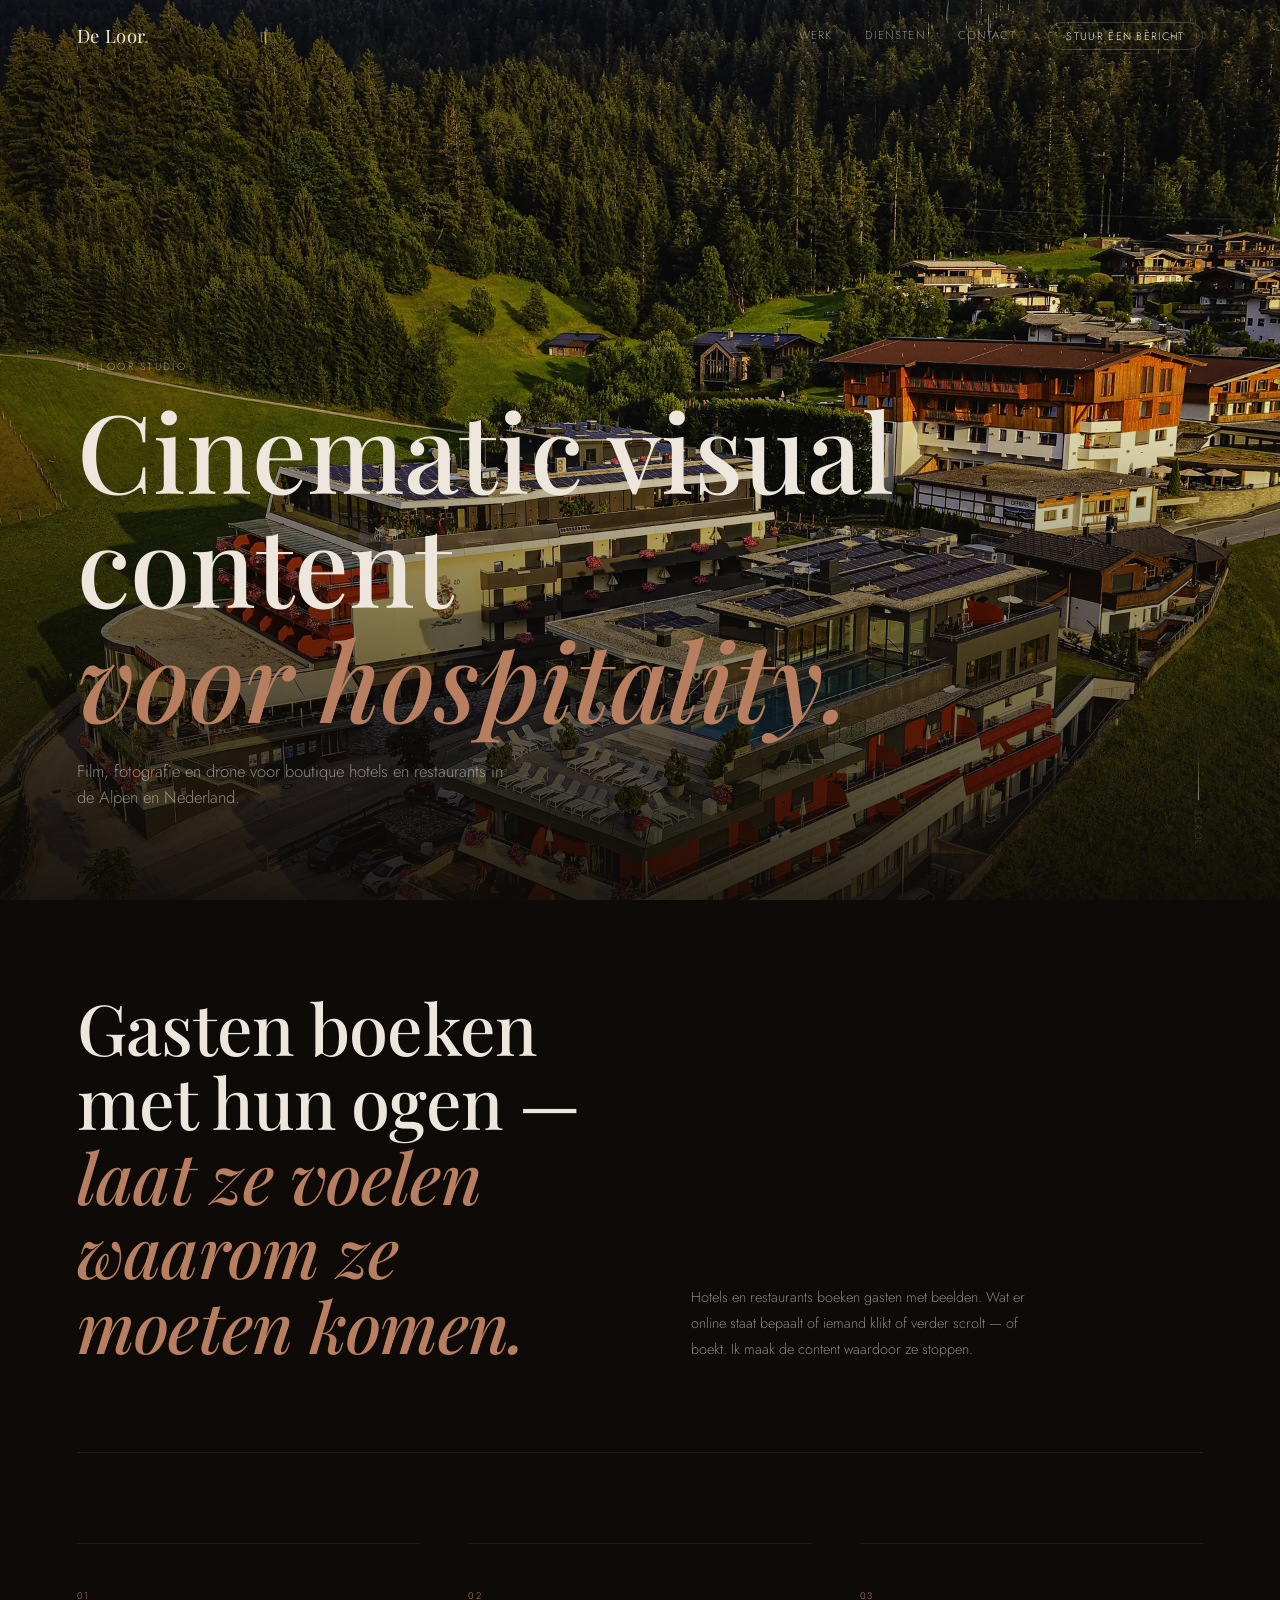
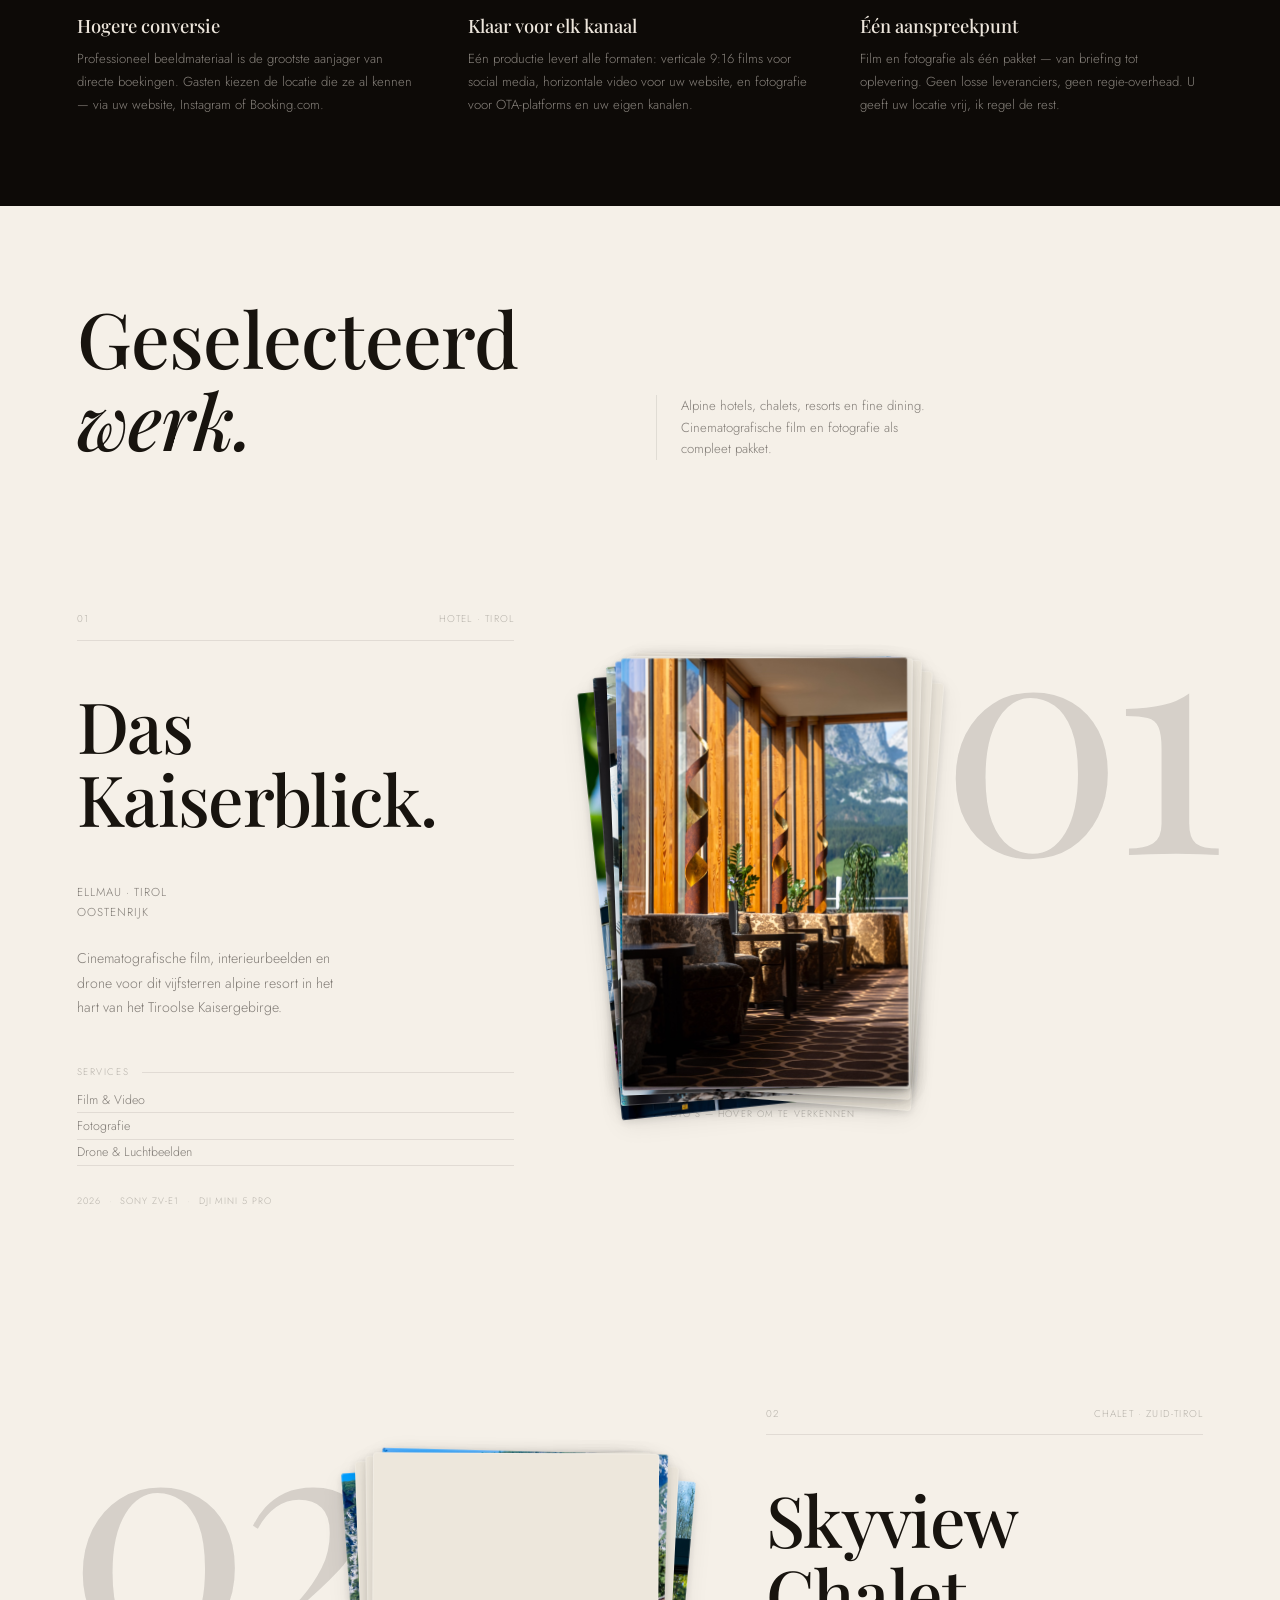
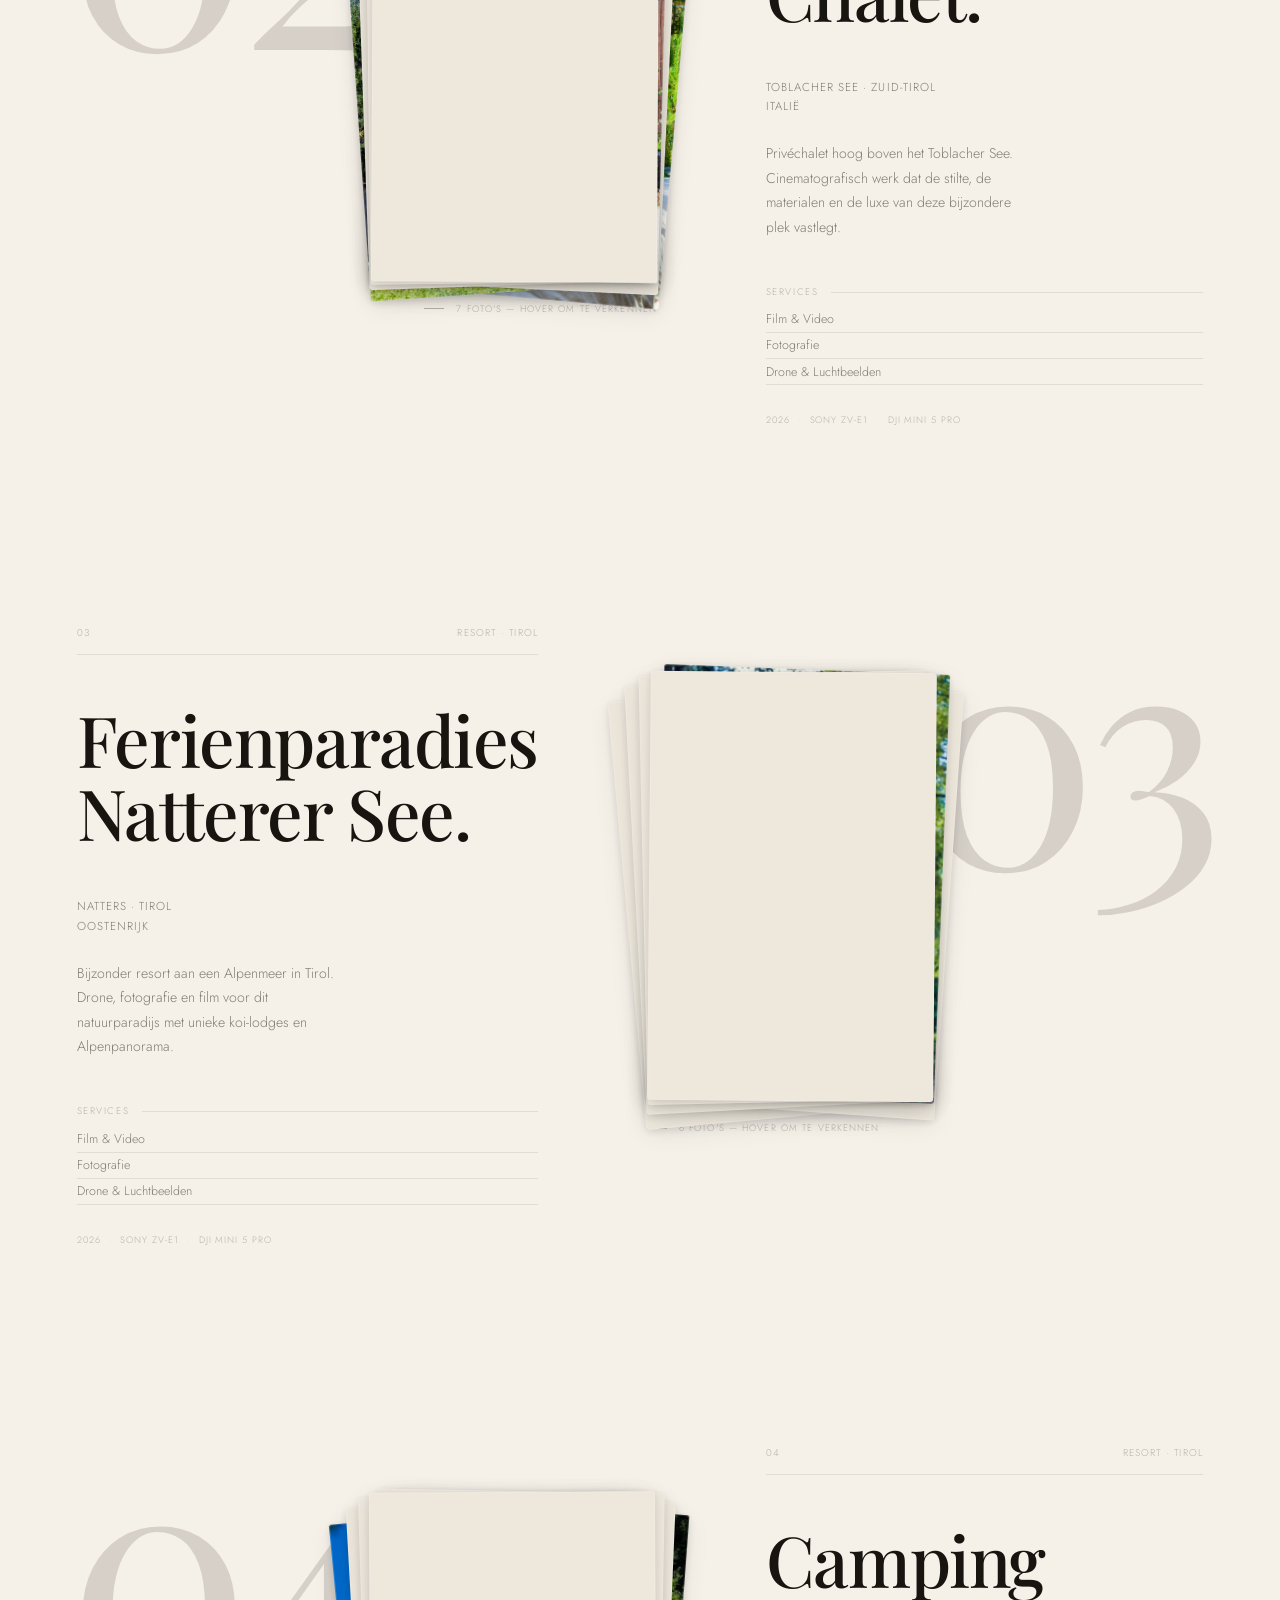
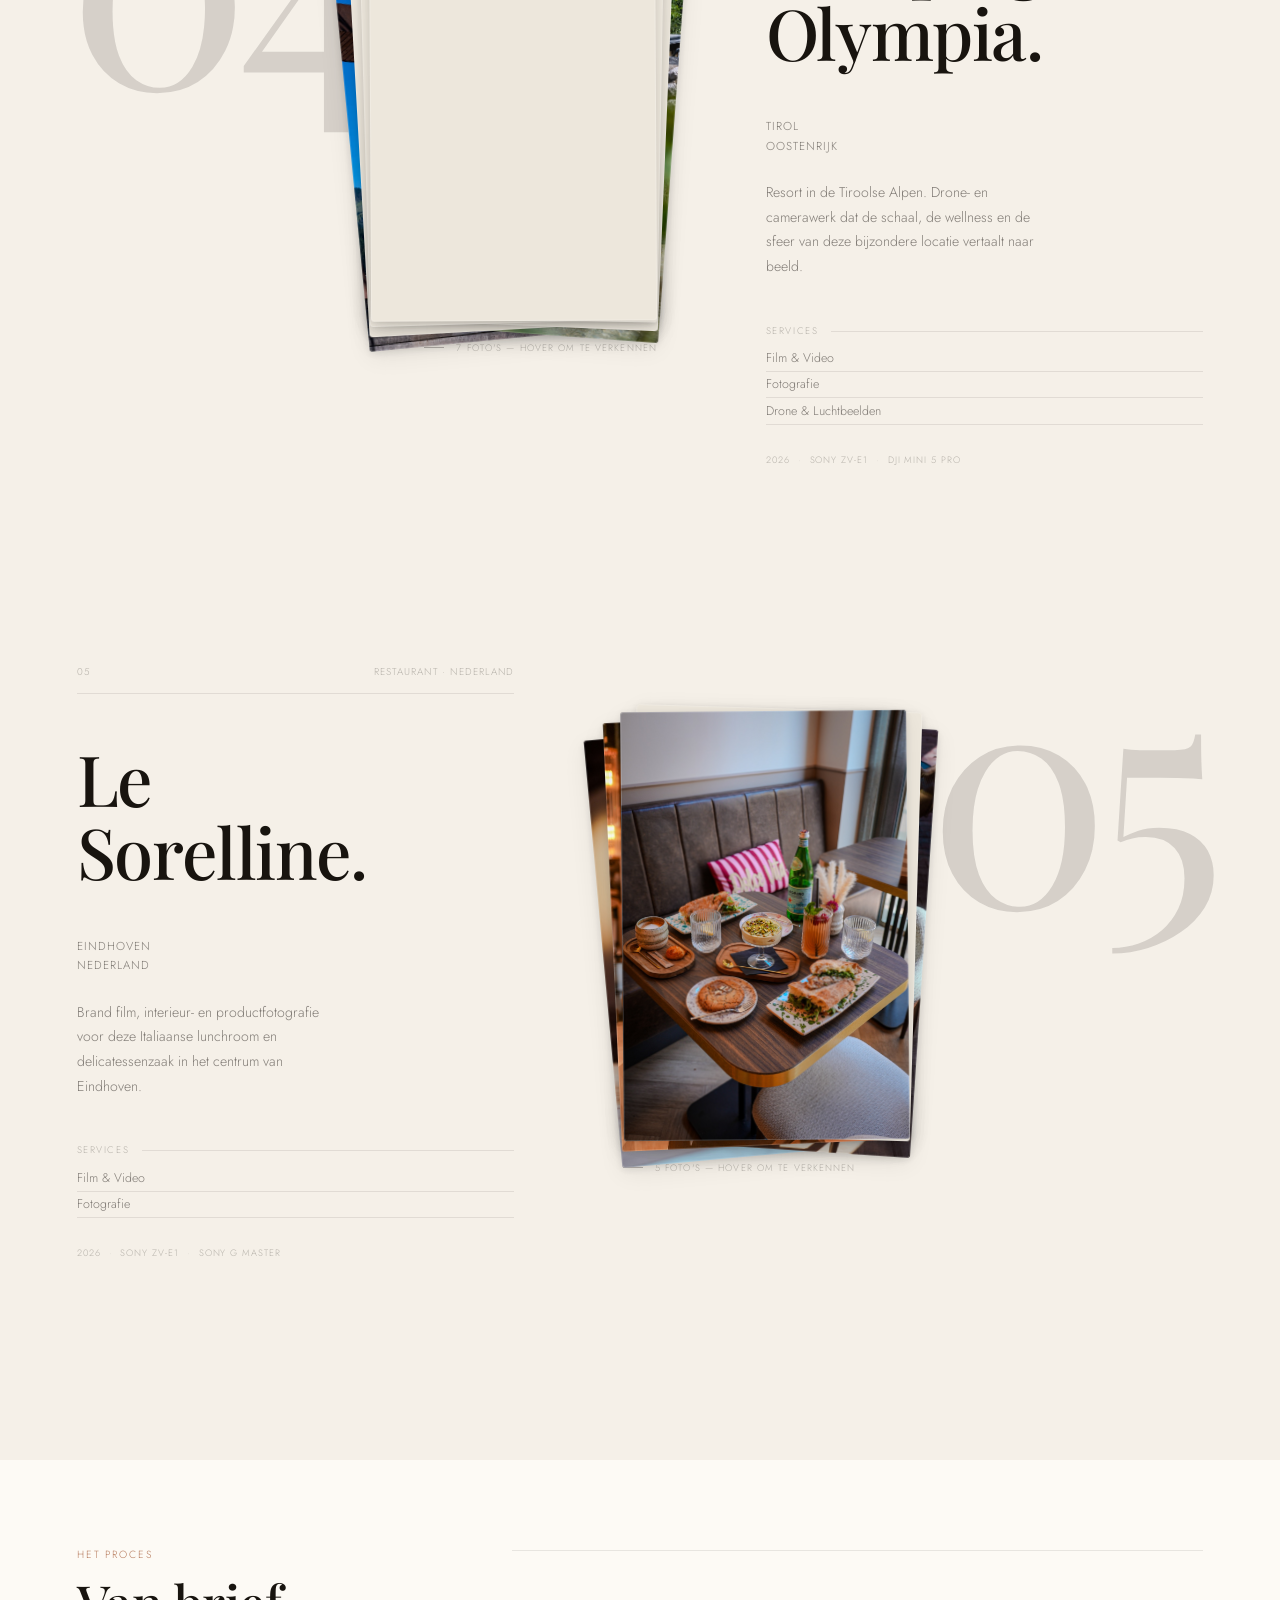
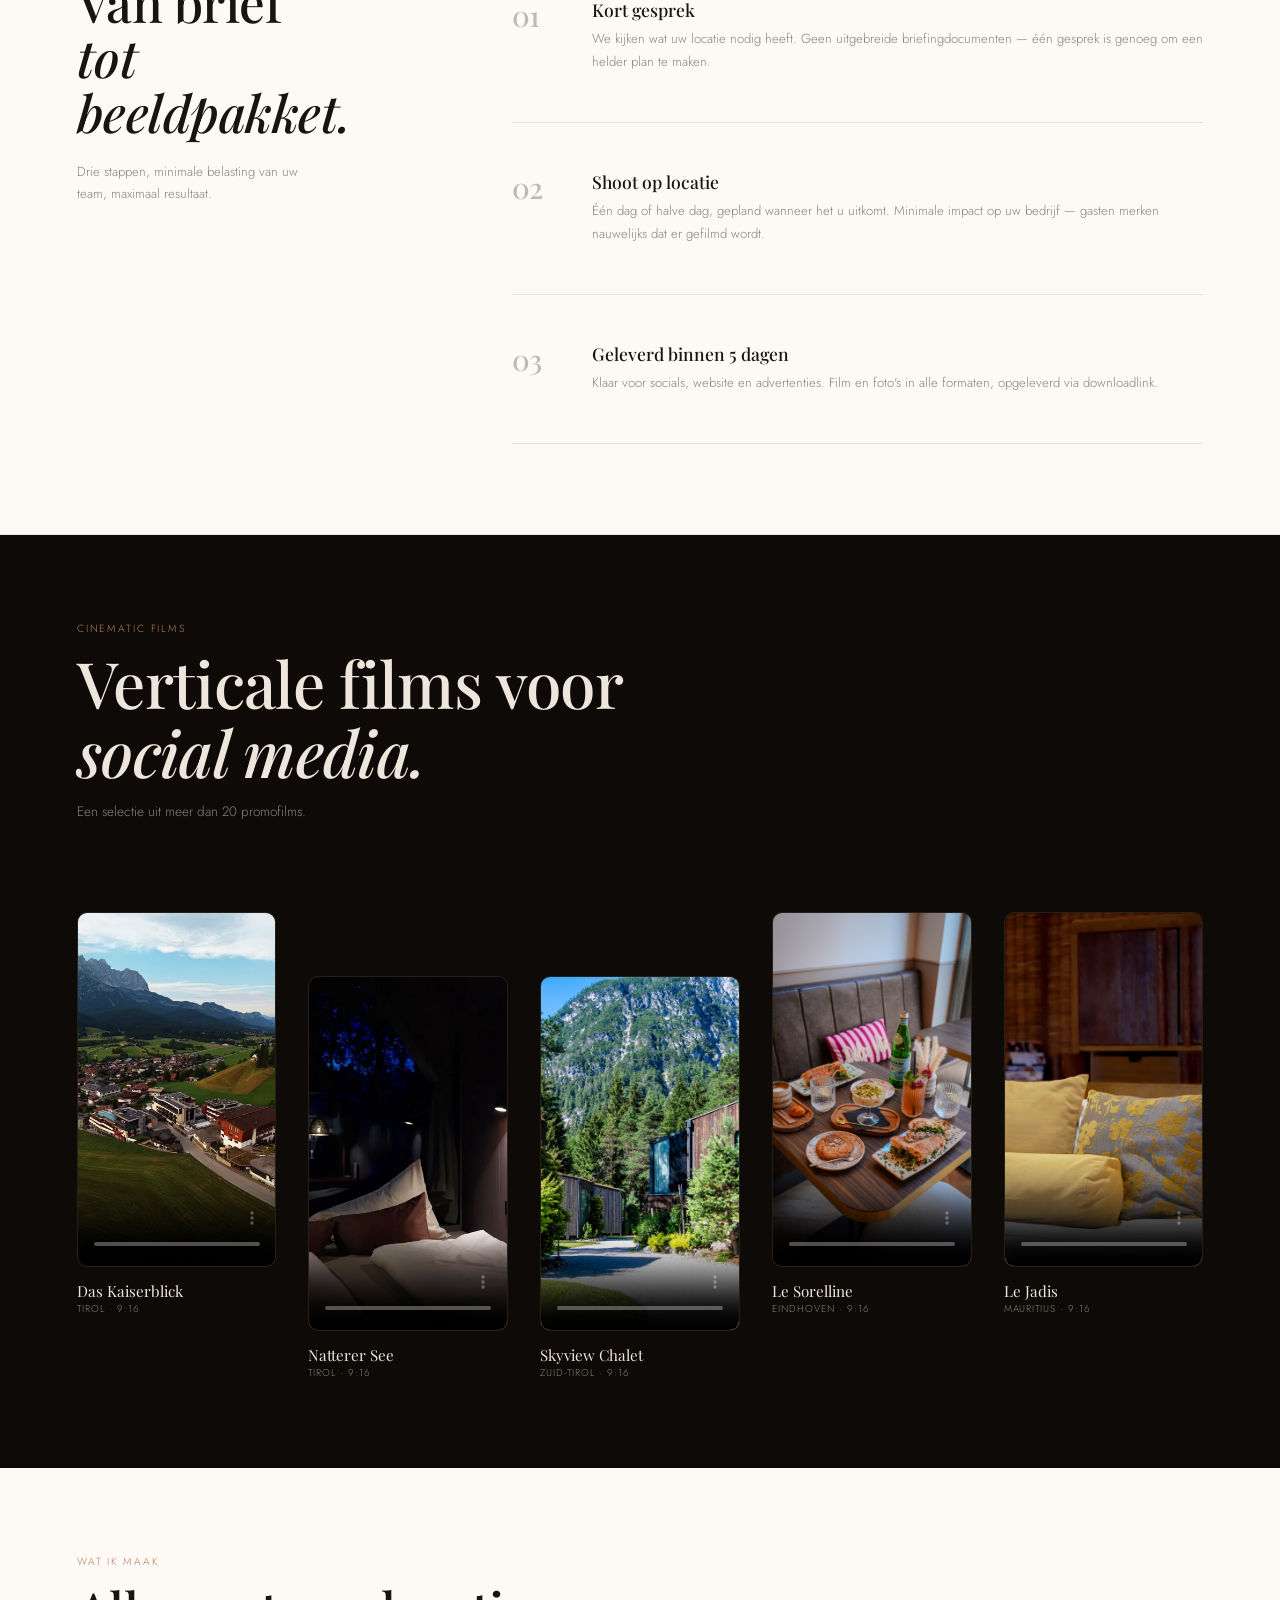
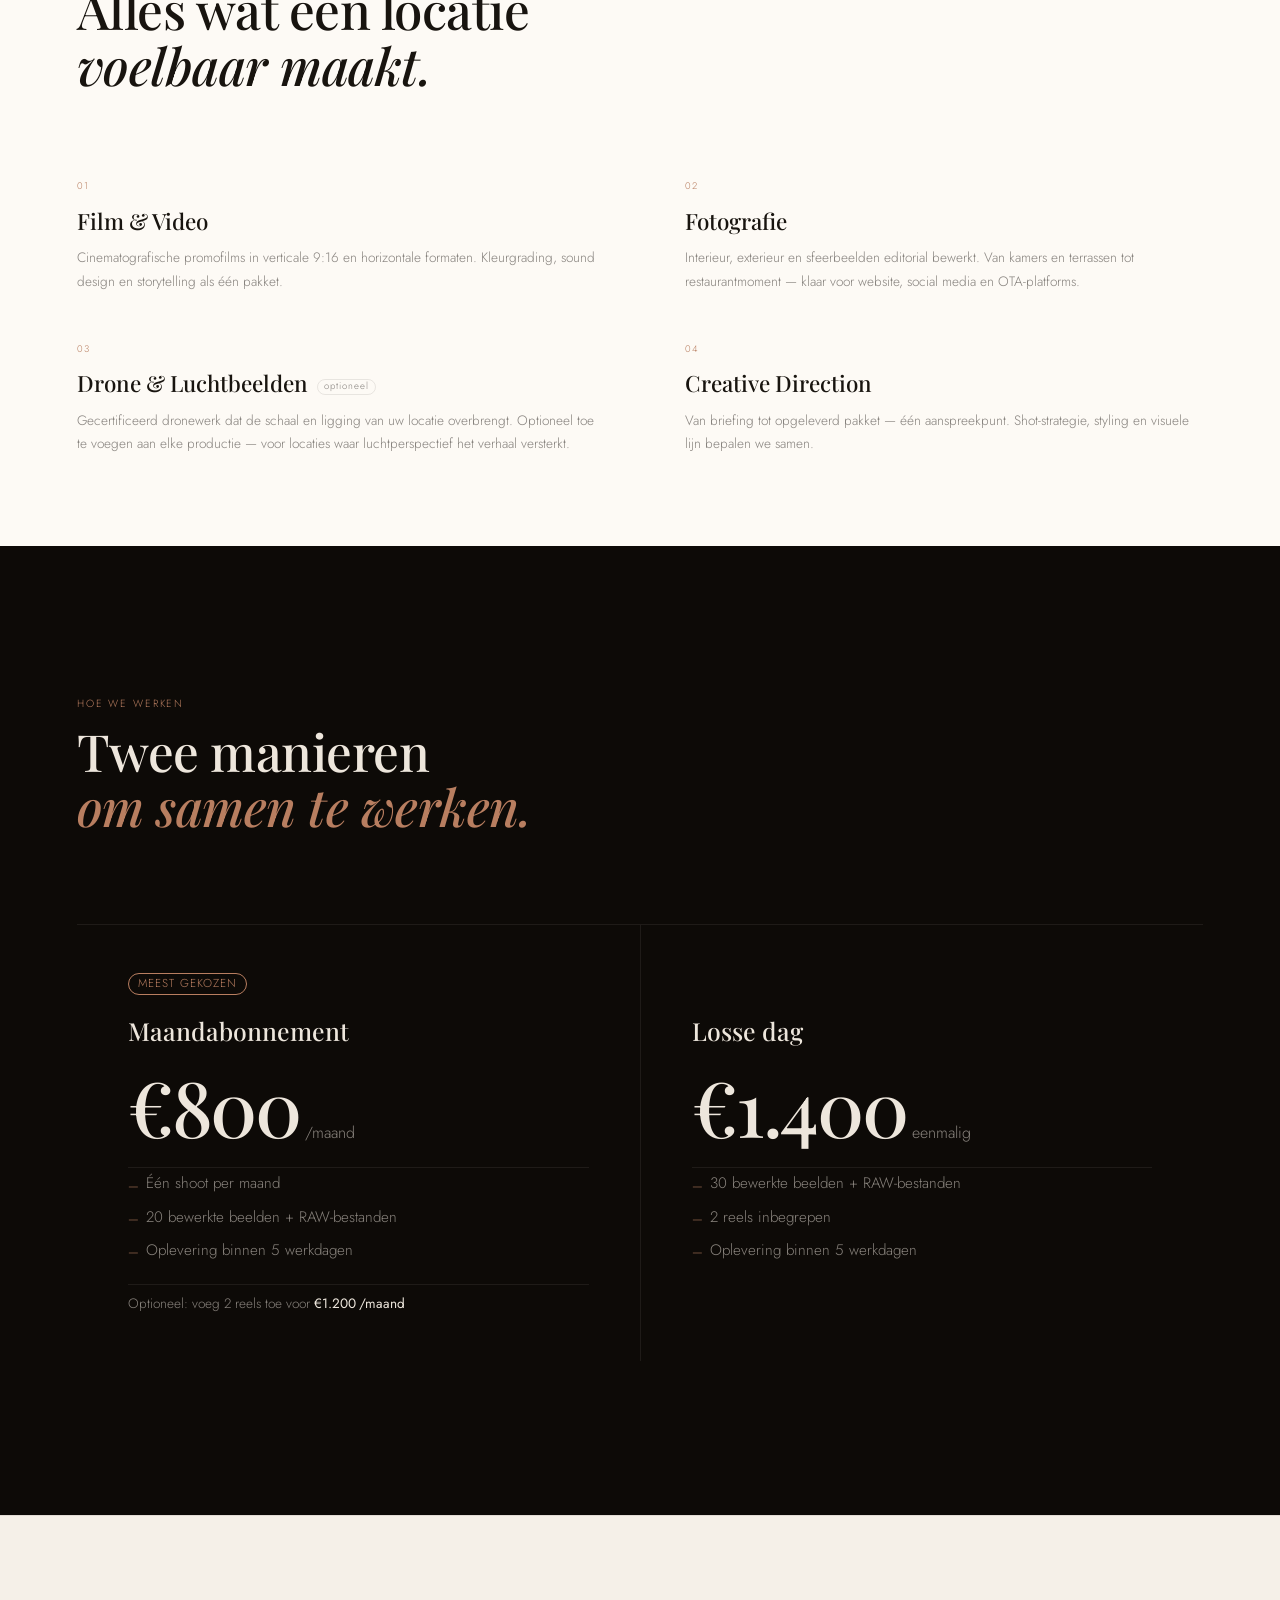
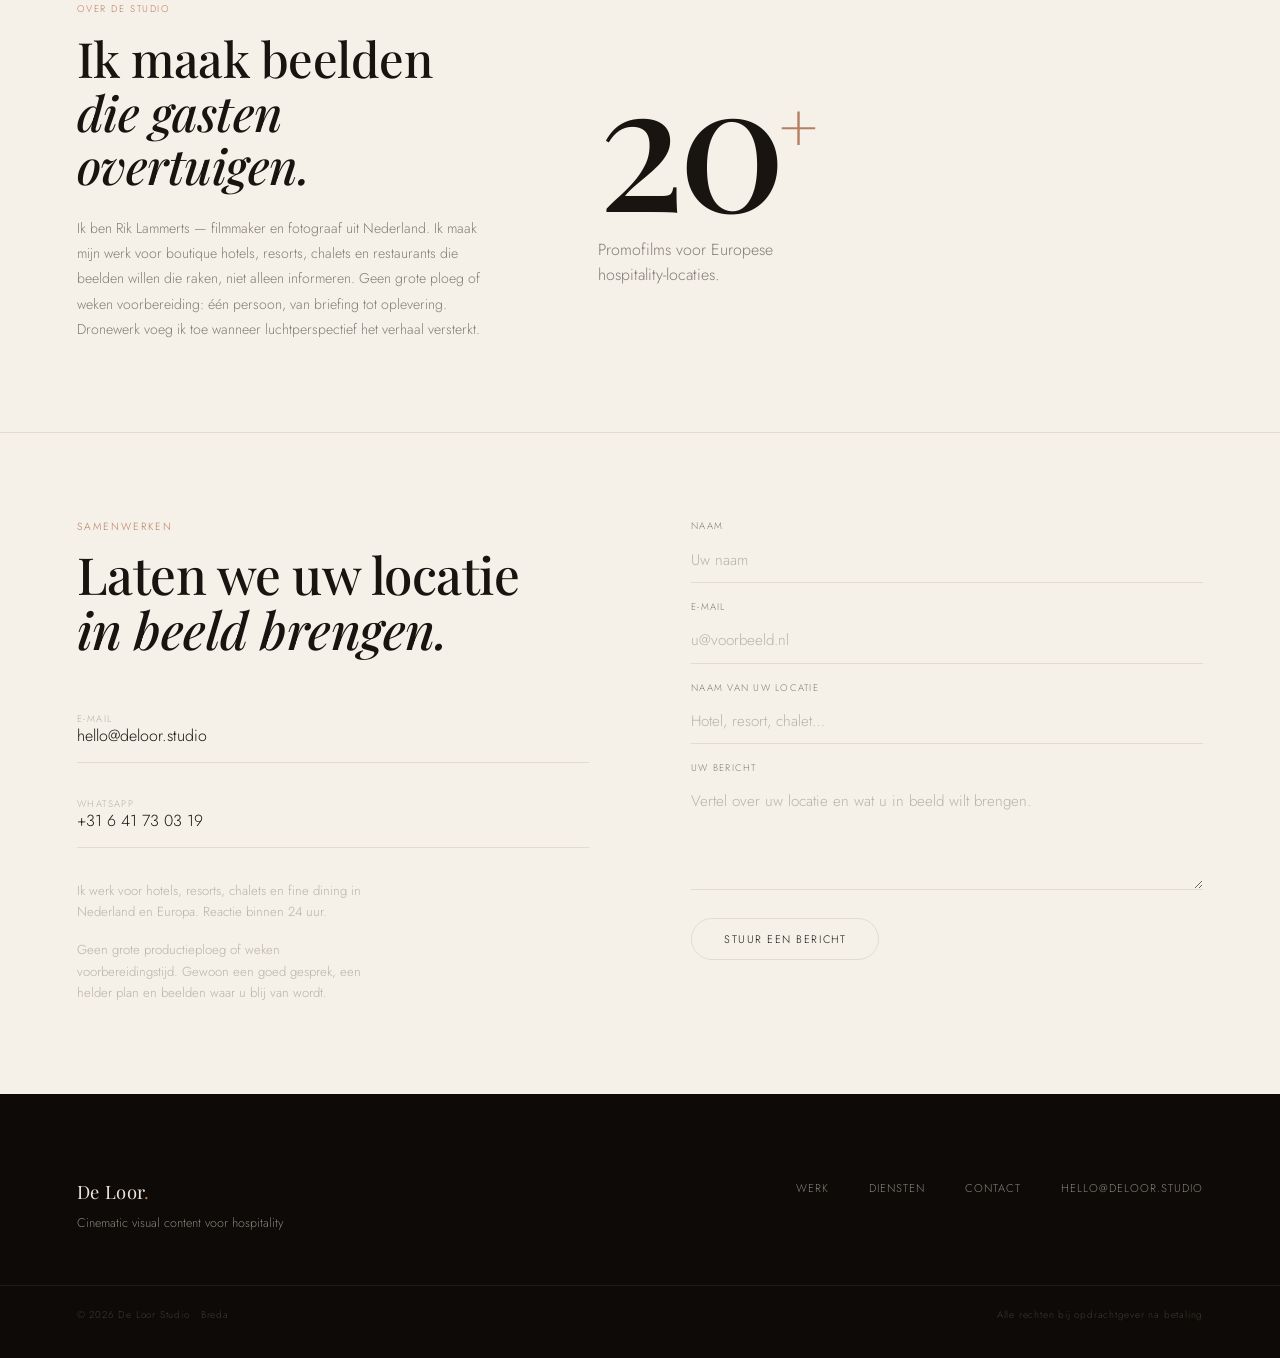
==== commit af6cbf0b: "Fotostapels uitgebreid: Kaiserblick, Skyview, FPNS en Camping Olympia Kaiserblick: A-27 als eerste f" ====
--- a/index.html
+++ b/index.html
@@ -149,38 +149,53 @@
       <!-- Fotostapel -->
       <div class="proj-stack-wrap">
         <div class="photo-stack" data-stack>
-          <!-- kaart 1 — achterste -->
-          <div class="photo-card" data-card data-tx="-24" data-ty="15"
-               style="--rot:-5.5deg; --tx:-24px; --ty:15px; --zi:1">
+          <div class="photo-card" data-card data-tx="-26" data-ty="17"
+               style="--rot:-6deg; --tx:-26px; --ty:17px; --zi:1">
+            <img src="assets/img/kaiserblick-a27.jpg" width="1068" height="1600"
+                 loading="lazy" decoding="async" alt="Das Kaiserblick">
+          </div>
+          <div class="photo-card" data-card data-tx="20" data-ty="12"
+               style="--rot:4.5deg; --tx:20px; --ty:12px; --zi:2">
             <img src="assets/img/kaiserblick-a25.jpg" width="1068" height="1600"
                  loading="lazy" decoding="async" alt="Das Kaiserblick">
           </div>
-          <!-- kaart 2 -->
-          <div class="photo-card" data-card data-tx="17" data-ty="7"
-               style="--rot:4deg; --tx:17px; --ty:7px; --zi:2">
+          <div class="photo-card" data-card data-tx="-17" data-ty="9"
+               style="--rot:-3.8deg; --tx:-17px; --ty:9px; --zi:3">
             <img src="assets/img/kaiserblick-a20.jpg" width="1068" height="1600"
                  loading="lazy" decoding="async" alt="Das Kaiserblick">
           </div>
-          <!-- kaart 3 -->
-          <div class="photo-card" data-card data-tx="-13" data-ty="7"
-               style="--rot:-3.2deg; --tx:-13px; --ty:7px; --zi:3">
+          <div class="photo-card" data-card data-tx="13" data-ty="5"
+               style="--rot:3deg; --tx:13px; --ty:5px; --zi:4">
             <img src="assets/img/kaiserblick-a7.jpg" width="1068" height="1600"
                  loading="lazy" decoding="async" alt="Das Kaiserblick">
           </div>
-          <!-- kaart 4 -->
-          <div class="photo-card" data-card data-tx="9" data-ty="-4"
-               style="--rot:2.3deg; --tx:9px; --ty:-4px; --zi:4">
-            <img src="assets/img/kaiserblick-dining.webp" width="1100" height="1650"
-                 loading="lazy" decoding="async" alt="Das Kaiserblick restaurant">
-          </div>
-          <!-- kaart 5 — voorste -->
-          <div class="photo-card" data-card data-tx="-2" data-ty="0"
-               style="--rot:-0.8deg; --tx:-2px; --ty:0; --zi:5">
+          <div class="photo-card" data-card data-tx="-9" data-ty="3"
+               style="--rot:-2.2deg; --tx:-9px; --ty:3px; --zi:5">
+            <img src="assets/img/kaiserblick-a28.jpg" width="1068" height="1600"
+                 loading="lazy" decoding="async" alt="Das Kaiserblick">
+          </div>
+          <div class="photo-card" data-card data-tx="7" data-ty="-2"
+               style="--rot:1.6deg; --tx:7px; --ty:-2px; --zi:6">
             <img src="assets/img/kaiserblick-terrace.webp" width="1100" height="1650"
                  loading="lazy" decoding="async" alt="Das Kaiserblick terras bij zonsondergang">
           </div>
-        </div>
-        <p class="stack-hint" aria-hidden="true">5 foto's — hover om te verkennen</p>
+          <div class="photo-card" data-card data-tx="-4" data-ty="1"
+               style="--rot:-1deg; --tx:-4px; --ty:1px; --zi:7">
+            <img src="assets/img/kaiserblick-a8.jpg" width="1068" height="1600"
+                 loading="lazy" decoding="async" alt="Das Kaiserblick">
+          </div>
+          <div class="photo-card" data-card data-tx="2" data-ty="-1"
+               style="--rot:0.5deg; --tx:2px; --ty:-1px; --zi:8">
+            <img src="assets/img/kaiserblick-a4.jpg" width="1068" height="1600"
+                 loading="lazy" decoding="async" alt="Das Kaiserblick">
+          </div>
+          <div class="photo-card" data-card data-tx="-1" data-ty="0"
+               style="--rot:-0.2deg; --tx:-1px; --ty:0; --zi:9">
+            <img src="assets/img/kaiserblick-a21.jpg" width="1068" height="1600"
+                 loading="lazy" decoding="async" alt="Das Kaiserblick">
+          </div>
+        </div>
+        <p class="stack-hint" aria-hidden="true">9 foto's — hover om te verkennen</p>
       </div>
     </div>
 
@@ -227,33 +242,43 @@
       <!-- Fotostapel -->
       <div class="proj-stack-wrap">
         <div class="photo-stack" data-stack>
-          <div class="photo-card" data-card data-tx="22" data-ty="13"
-               style="--rot:5deg; --tx:22px; --ty:13px; --zi:1">
+          <div class="photo-card" data-card data-tx="22" data-ty="14"
+               style="--rot:5deg; --tx:22px; --ty:14px; --zi:1">
             <img src="assets/img/skyview-a22.jpg" width="1068" height="1600"
                  loading="lazy" decoding="async" alt="Skyview Chalet exterieur">
           </div>
-          <div class="photo-card" data-card data-tx="-16" data-ty="8"
-               style="--rot:-3.8deg; --tx:-16px; --ty:8px; --zi:2">
+          <div class="photo-card" data-card data-tx="-16" data-ty="9"
+               style="--rot:-4deg; --tx:-16px; --ty:9px; --zi:2">
+            <img src="assets/img/skyview-interior.jpg" width="1069" height="1600"
+                 loading="lazy" decoding="async" alt="Skyview Chalet interieur">
+          </div>
+          <div class="photo-card" data-card data-tx="12" data-ty="6"
+               style="--rot:2.8deg; --tx:12px; --ty:6px; --zi:3">
             <img src="assets/img/skyview-a9.jpg" width="1068" height="1600"
                  loading="lazy" decoding="async" alt="Skyview Chalet sfeer">
           </div>
-          <div class="photo-card" data-card data-tx="11" data-ty="4"
-               style="--rot:2.5deg; --tx:11px; --ty:4px; --zi:3">
+          <div class="photo-card" data-card data-tx="-9" data-ty="3"
+               style="--rot:-2deg; --tx:-9px; --ty:3px; --zi:4">
             <img src="assets/img/skyview-a7.jpg" width="1068" height="1600"
                  loading="lazy" decoding="async" alt="Skyview Chalet detail">
           </div>
-          <div class="photo-card" data-card data-tx="-8" data-ty="-3"
-               style="--rot:-1.8deg; --tx:-8px; --ty:-3px; --zi:4">
-            <img src="assets/img/skyview-interior.jpg" width="1069" height="1600"
-                 loading="lazy" decoding="async" alt="Skyview Chalet interieur">
-          </div>
-          <div class="photo-card" data-card data-tx="1" data-ty="0"
-               style="--rot:0.6deg; --tx:1px; --ty:0; --zi:5">
+          <div class="photo-card" data-card data-tx="6" data-ty="-2"
+               style="--rot:1.4deg; --tx:6px; --ty:-2px; --zi:5">
             <img src="assets/img/skyview-a18.jpg" width="1067" height="1600"
                  loading="lazy" decoding="async" alt="Skyview Chalet exterieur">
           </div>
-        </div>
-        <p class="stack-hint" aria-hidden="true">5 foto's — hover om te verkennen</p>
+          <div class="photo-card" data-card data-tx="-3" data-ty="1"
+               style="--rot:-0.7deg; --tx:-3px; --ty:1px; --zi:6">
+            <img src="assets/img/skyview-drone-2.jpg" width="1200" height="1600"
+                 loading="lazy" decoding="async" alt="Skyview Chalet drone">
+          </div>
+          <div class="photo-card" data-card data-tx="1" data-ty="0"
+               style="--rot:0.3deg; --tx:1px; --ty:0; --zi:7">
+            <img src="assets/img/skyview-drone-3.jpg" width="1200" height="1600"
+                 loading="lazy" decoding="async" alt="Skyview Chalet drone luchtopname">
+          </div>
+        </div>
+        <p class="stack-hint" aria-hidden="true">7 foto's — hover om te verkennen</p>
       </div>
     </div>
 
@@ -300,33 +325,38 @@
       <!-- Fotostapel -->
       <div class="proj-stack-wrap">
         <div class="photo-stack" data-stack>
-          <div class="photo-card" data-card data-tx="-20" data-ty="16"
-               style="--rot:-4.8deg; --tx:-20px; --ty:16px; --zi:1">
+          <div class="photo-card" data-card data-tx="-22" data-ty="15"
+               style="--rot:-5.2deg; --tx:-22px; --ty:15px; --zi:1">
             <img src="assets/img/fpns-a11.jpg" width="900" height="1600"
                  loading="lazy" decoding="async" alt="Natterer See">
           </div>
-          <div class="photo-card" data-card data-tx="15" data-ty="9"
-               style="--rot:3.5deg; --tx:15px; --ty:9px; --zi:2">
+          <div class="photo-card" data-card data-tx="17" data-ty="9"
+               style="--rot:4deg; --tx:17px; --ty:9px; --zi:2">
+            <img src="assets/img/fpns-a17.jpg" width="900" height="1600"
+                 loading="lazy" decoding="async" alt="Natterer See sfeer">
+          </div>
+          <div class="photo-card" data-card data-tx="-12" data-ty="6"
+               style="--rot:-3deg; --tx:-12px; --ty:6px; --zi:3">
             <img src="assets/img/fpns-a3.jpg" width="900" height="1600"
                  loading="lazy" decoding="async" alt="Natterer See omgeving">
           </div>
-          <div class="photo-card" data-card data-tx="-10" data-ty="5"
-               style="--rot:-2.4deg; --tx:-10px; --ty:5px; --zi:3">
+          <div class="photo-card" data-card data-tx="9" data-ty="-3"
+               style="--rot:2.2deg; --tx:9px; --ty:-3px; --zi:4">
             <img src="assets/img/fpns-a2.jpg" width="900" height="1600"
                  loading="lazy" decoding="async" alt="Natterer See sfeer">
           </div>
-          <div class="photo-card" data-card data-tx="8" data-ty="-3"
-               style="--rot:1.9deg; --tx:8px; --ty:-3px; --zi:4">
+          <div class="photo-card" data-card data-tx="-4" data-ty="1"
+               style="--rot:-1.2deg; --tx:-4px; --ty:1px; --zi:5">
             <img src="assets/img/natterersee-lodges.webp" width="1080" height="1620"
                  loading="lazy" decoding="async" alt="Lodges Natterer See">
           </div>
-          <div class="photo-card" data-card data-tx="-1" data-ty="0"
-               style="--rot:-0.6deg; --tx:-1px; --ty:0; --zi:5">
+          <div class="photo-card" data-card data-tx="2" data-ty="0"
+               style="--rot:0.5deg; --tx:2px; --ty:0; --zi:6">
             <img src="assets/img/natterersee-koi.webp" width="1080" height="1620"
                  loading="lazy" decoding="async" alt="Koi lodge Natterer See">
           </div>
         </div>
-        <p class="stack-hint" aria-hidden="true">5 foto's — hover om te verkennen</p>
+        <p class="stack-hint" aria-hidden="true">6 foto's — hover om te verkennen</p>
       </div>
     </div>
 
@@ -373,33 +403,43 @@
       <!-- Fotostapel -->
       <div class="proj-stack-wrap">
         <div class="photo-stack" data-stack>
-          <div class="photo-card" data-card data-tx="20" data-ty="14"
-               style="--rot:4.5deg; --tx:20px; --ty:14px; --zi:1">
+          <div class="photo-card" data-card data-tx="-24" data-ty="16"
+               style="--rot:-5.5deg; --tx:-24px; --ty:16px; --zi:1">
+            <img src="assets/img/olympia-grounds17.jpg" width="1068" height="1600"
+                 loading="lazy" decoding="async" alt="Camping Olympia terrein">
+          </div>
+          <div class="photo-card" data-card data-tx="18" data-ty="11"
+               style="--rot:4.2deg; --tx:18px; --ty:11px; --zi:2">
+            <img src="assets/img/olympia-grounds4.jpg" width="1068" height="1600"
+                 loading="lazy" decoding="async" alt="Camping Olympia terrein">
+          </div>
+          <div class="photo-card" data-card data-tx="-14" data-ty="8"
+               style="--rot:-3.2deg; --tx:-14px; --ty:8px; --zi:3">
             <img src="assets/img/olympia-grounds.jpg" width="1600" height="1067"
-                 loading="lazy" decoding="async" alt="Camping Olympia terrein">
-          </div>
-          <div class="photo-card" data-card data-tx="-18" data-ty="9"
-               style="--rot:-4deg; --tx:-18px; --ty:9px; --zi:2">
+                 loading="lazy" decoding="async" alt="Camping Olympia terrein overzicht">
+          </div>
+          <div class="photo-card" data-card data-tx="10" data-ty="4"
+               style="--rot:2.4deg; --tx:10px; --ty:4px; --zi:4">
             <img src="assets/img/olympia-a9.jpg" width="1068" height="1600"
                  loading="lazy" decoding="async" alt="Camping Olympia sfeer">
           </div>
-          <div class="photo-card" data-card data-tx="12" data-ty="5"
-               style="--rot:2.7deg; --tx:12px; --ty:5px; --zi:3">
+          <div class="photo-card" data-card data-tx="-7" data-ty="2"
+               style="--rot:-1.6deg; --tx:-7px; --ty:2px; --zi:5">
             <img src="assets/img/olympia-a4.jpg" width="1068" height="1600"
                  loading="lazy" decoding="async" alt="Camping Olympia details">
           </div>
-          <div class="photo-card" data-card data-tx="-7" data-ty="-2"
-               style="--rot:-1.5deg; --tx:-7px; --ty:-2px; --zi:4">
+          <div class="photo-card" data-card data-tx="4" data-ty="-1"
+               style="--rot:1deg; --tx:4px; --ty:-1px; --zi:6">
             <img src="assets/img/olympia-wellness.jpg" width="1068" height="1600"
                  loading="lazy" decoding="async" alt="Camping Olympia wellness">
           </div>
-          <div class="photo-card" data-card data-tx="1" data-ty="0"
-               style="--rot:0.4deg; --tx:1px; --ty:0; --zi:5">
-            <img src="assets/img/olympia-aerial.webp" width="720" height="1080"
+          <div class="photo-card" data-card data-tx="-1" data-ty="0"
+               style="--rot:-0.3deg; --tx:-1px; --ty:0; --zi:7">
+            <img src="assets/img/olympia-drone31.jpg" width="1200" height="1600"
                  loading="lazy" decoding="async" alt="Luchtopname Camping Olympia resort">
           </div>
         </div>
-        <p class="stack-hint" aria-hidden="true">5 foto's — hover om te verkennen</p>
+        <p class="stack-hint" aria-hidden="true">7 foto's — hover om te verkennen</p>
       </div>
     </div>
 
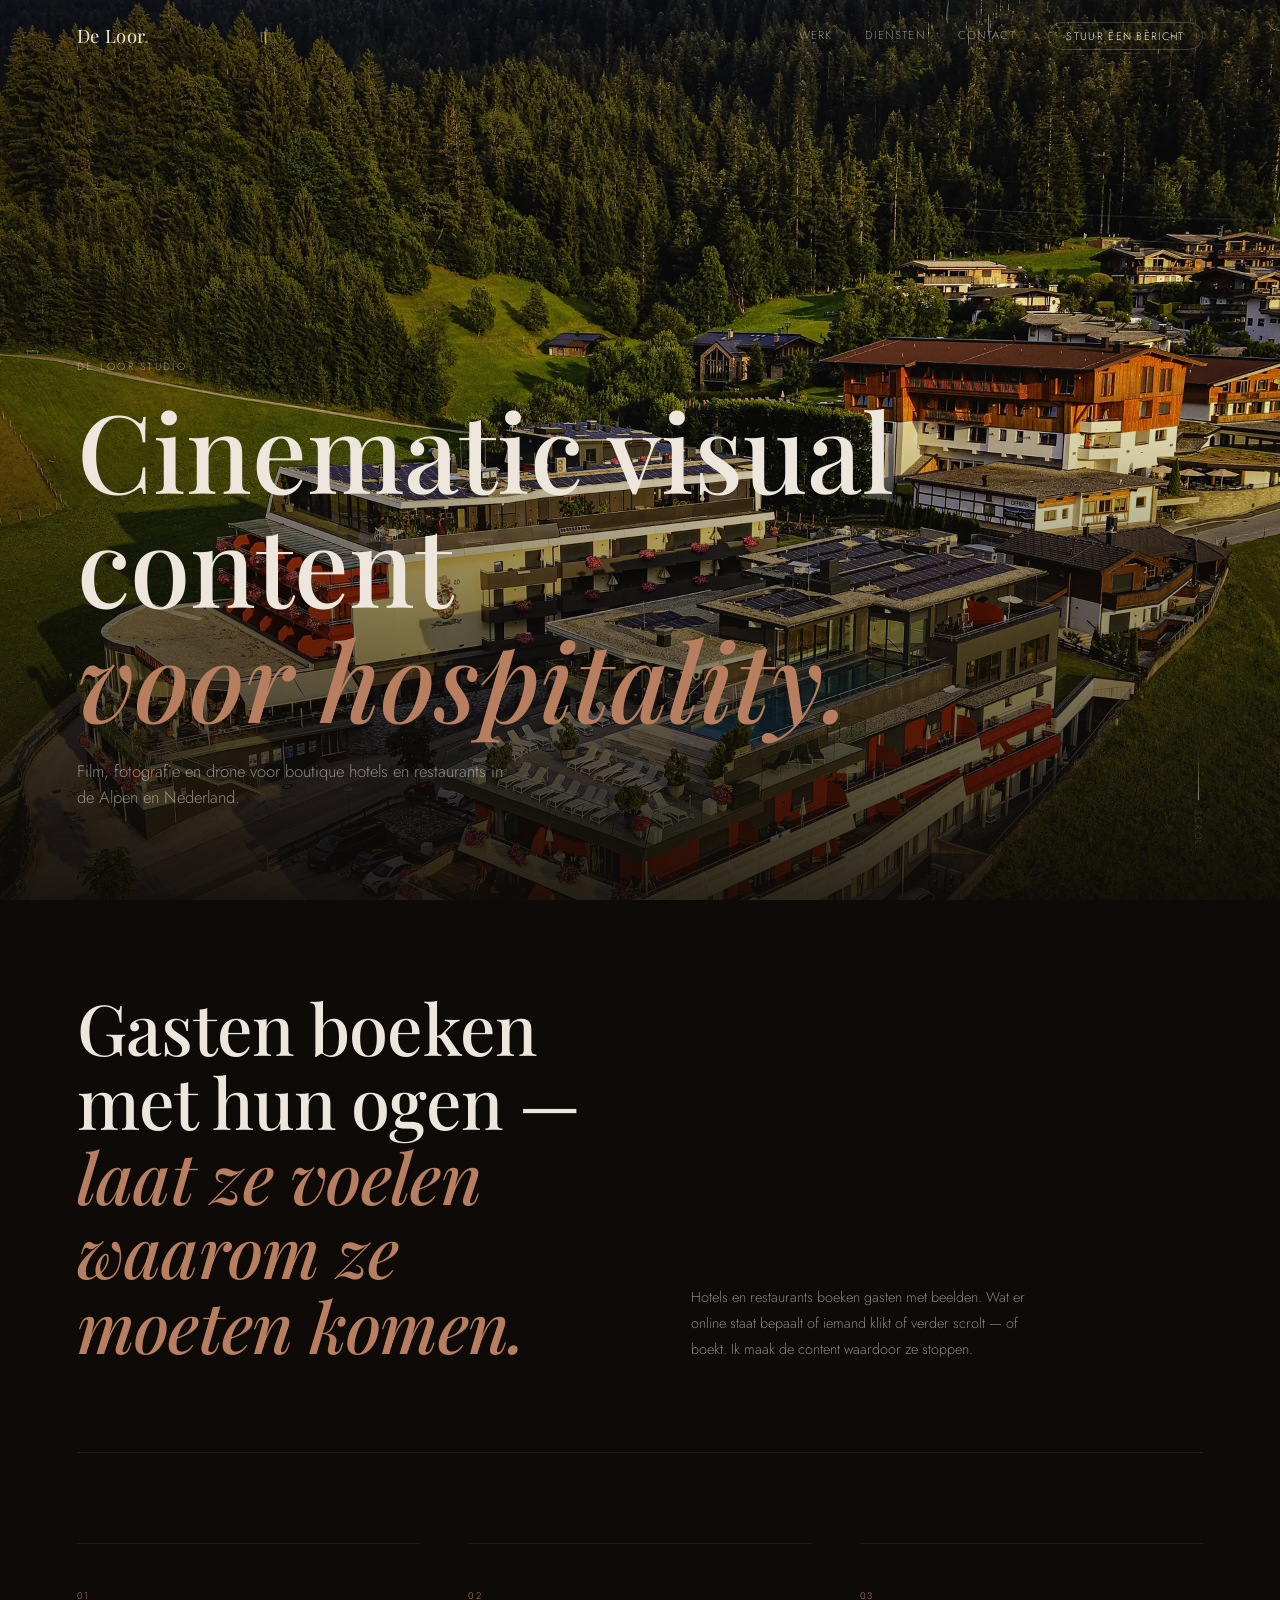
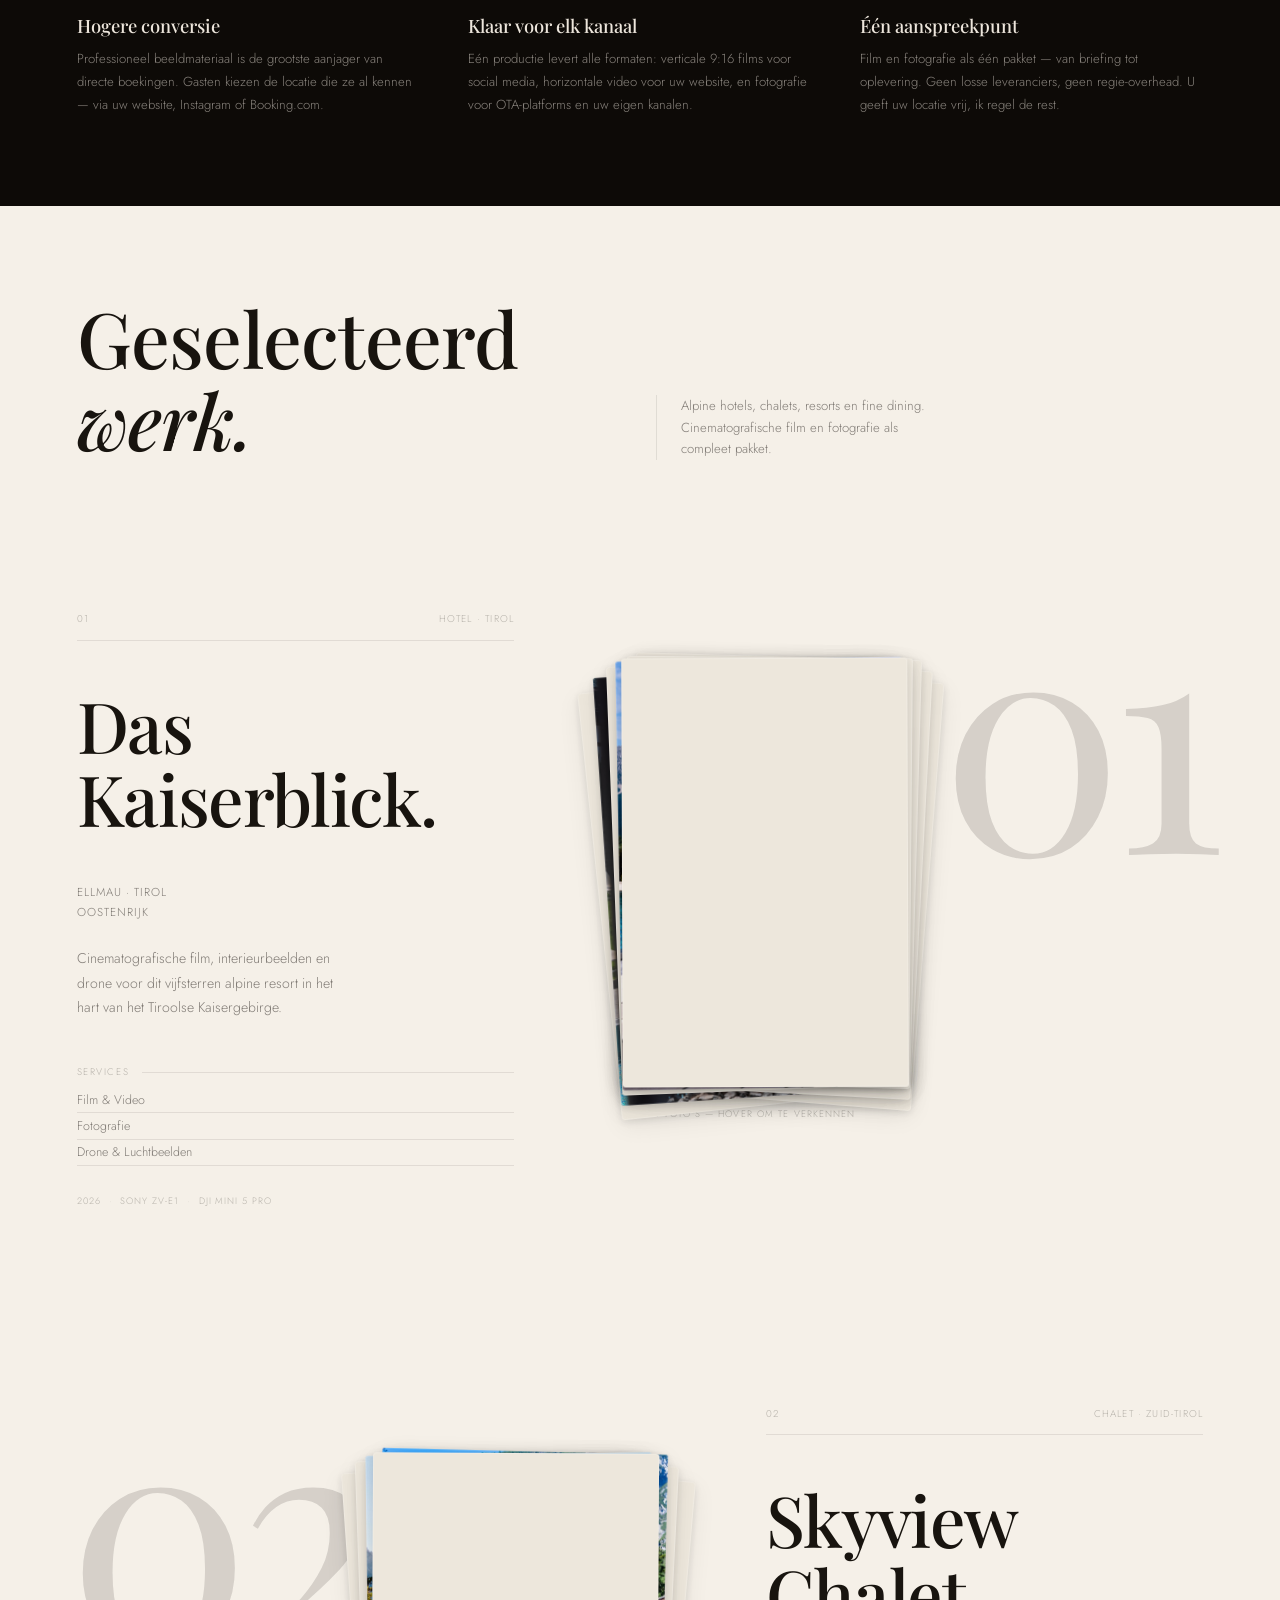
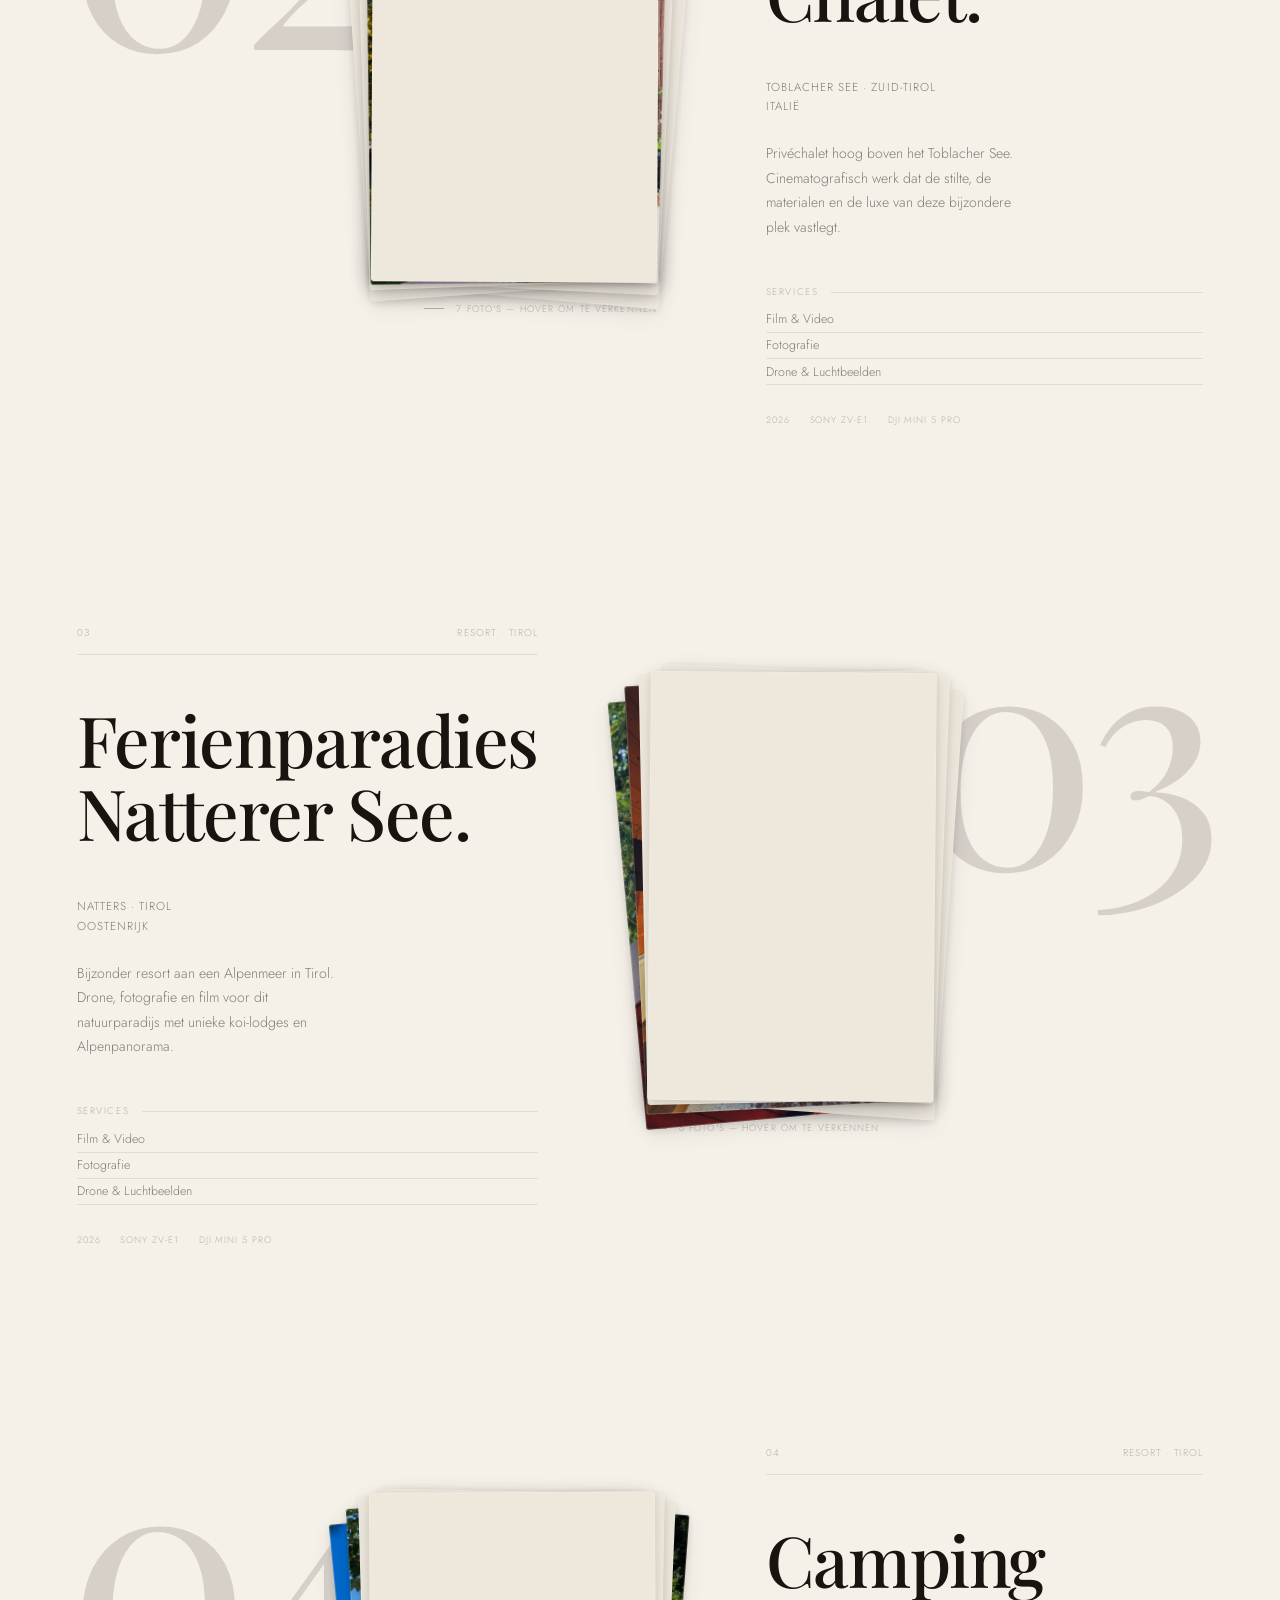
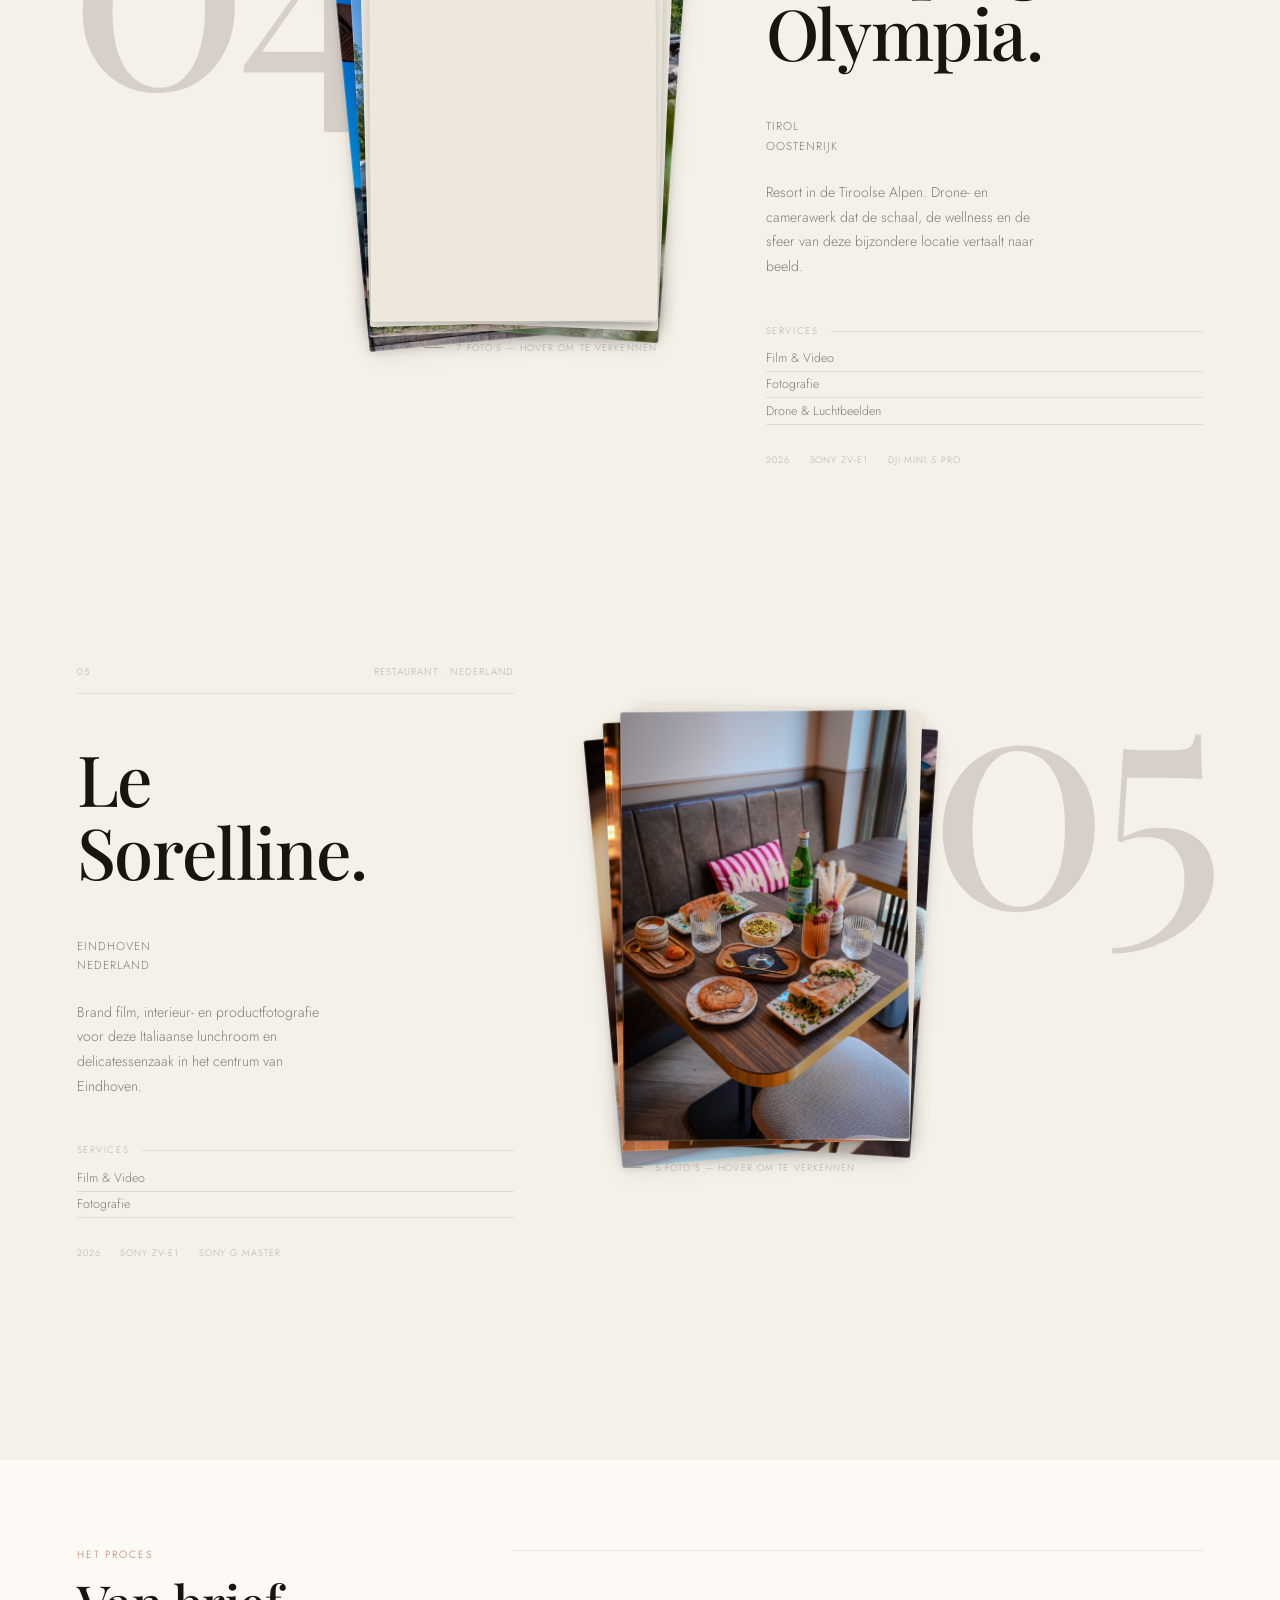
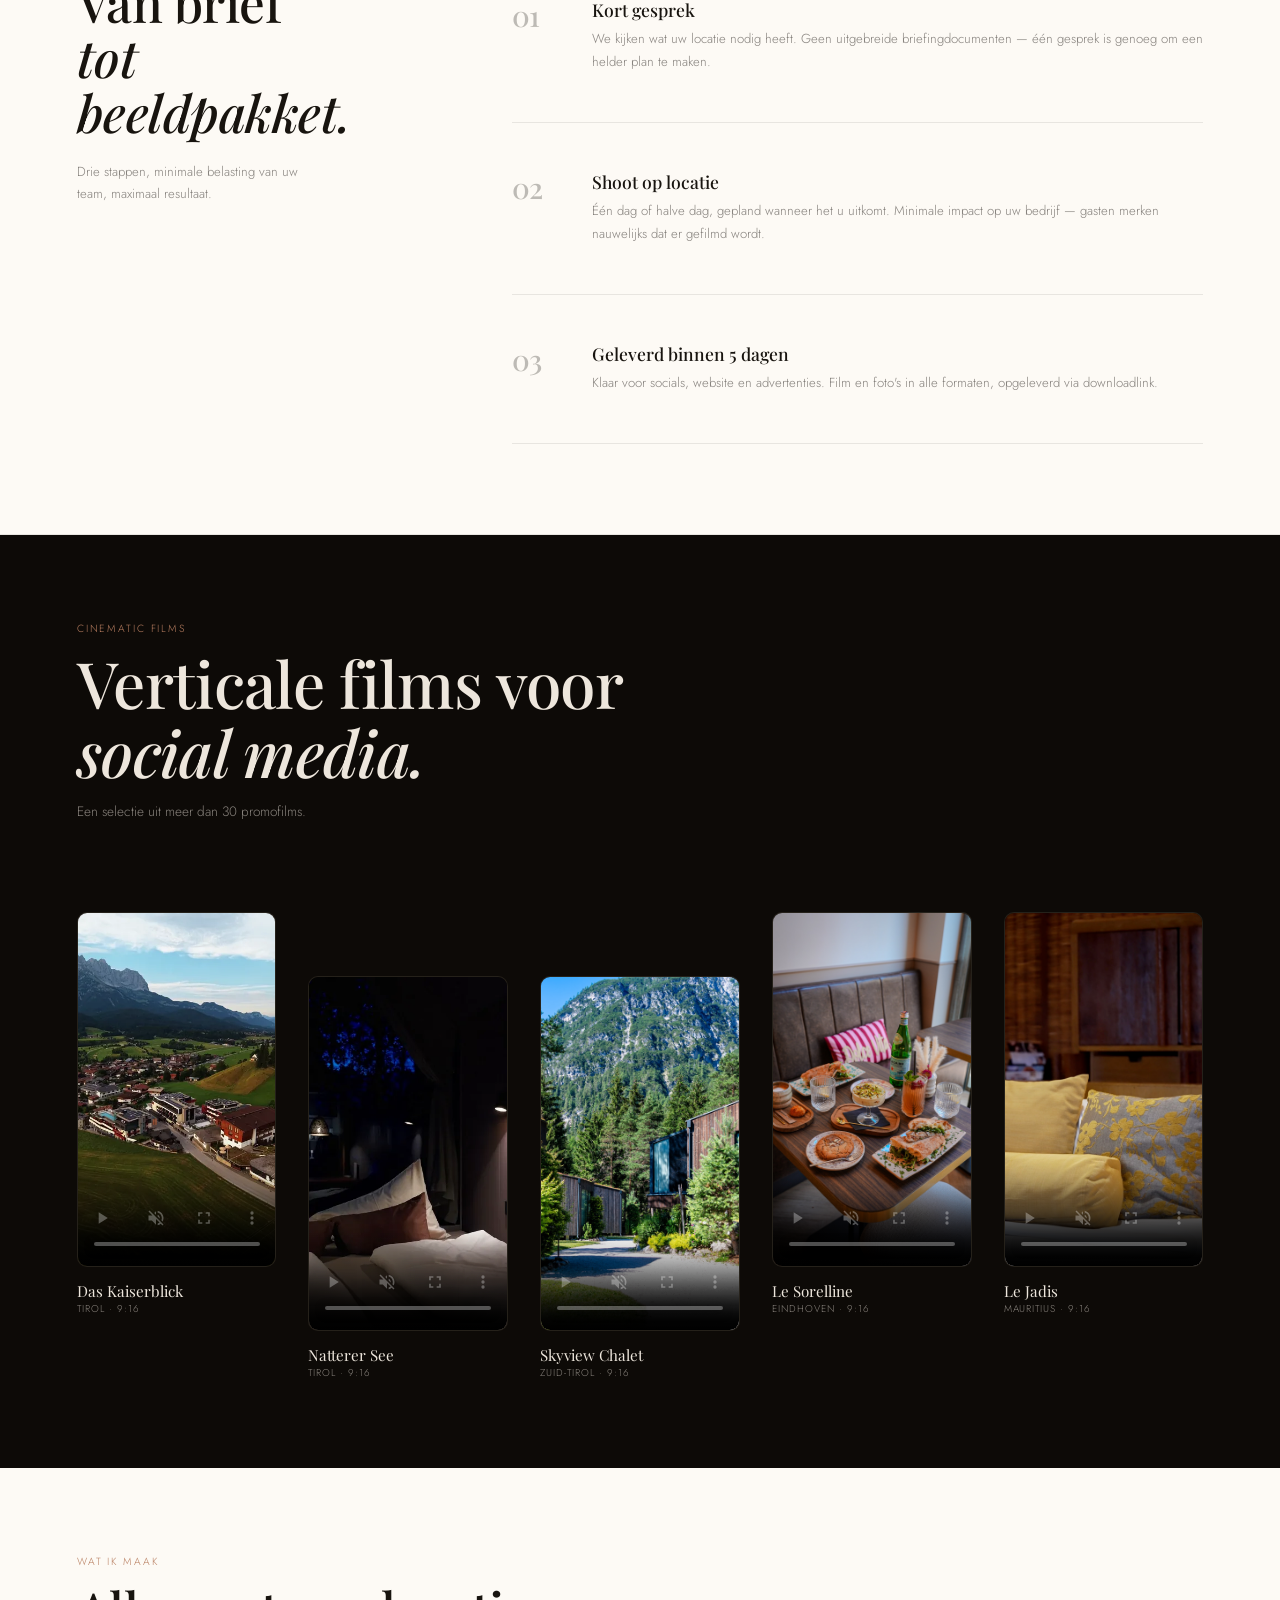
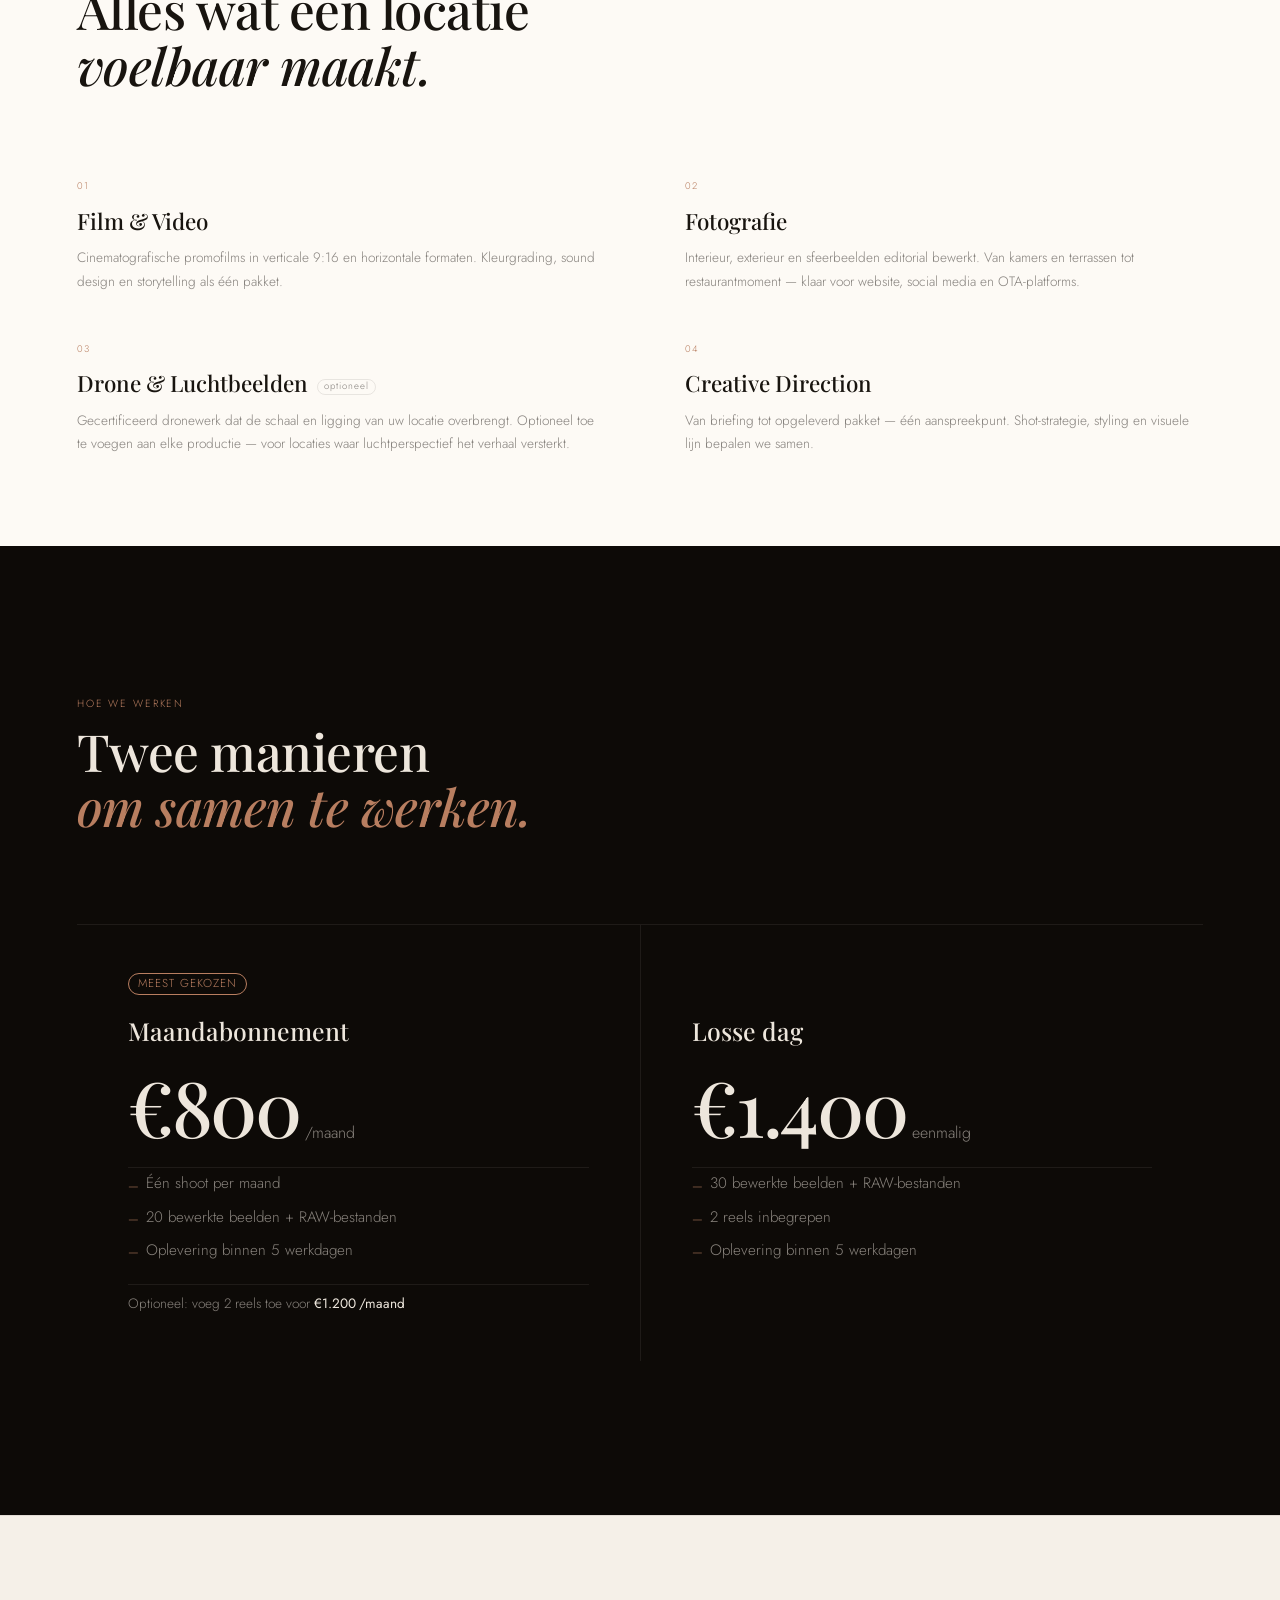
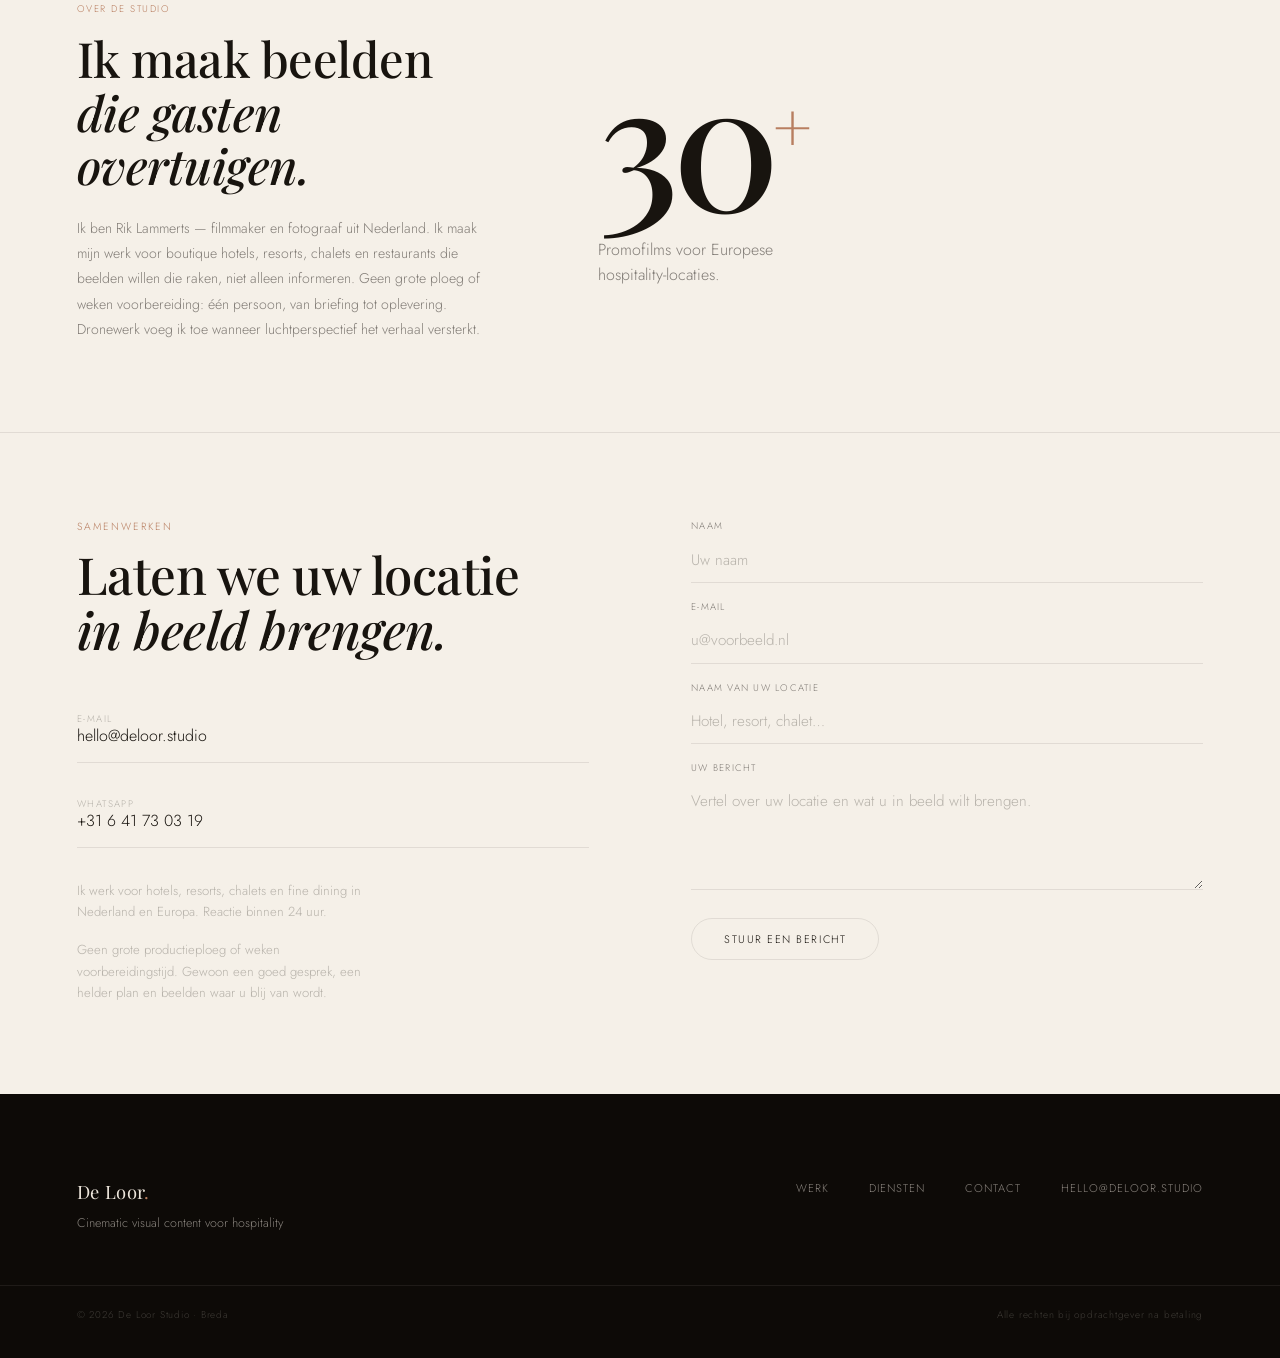
==== commit 426ab690: "Update promofilm-telling van 20+ naar 30+ Co-Authored-By: Claude Sonnet 4.6 <noreply@anthropic.com>" ====
--- a/index.html
+++ b/index.html
@@ -561,7 +561,7 @@
     <div class="films-head" data-reveal>
       <span class="eyebrow">Cinematic films</span>
       <h2 id="films-h" class="films-title">Verticale films voor<br><em>social media.</em></h2>
-      <p class="films-sub">Een selectie uit meer dan 20 promofilms.</p>
+      <p class="films-sub">Een selectie uit meer dan 30 promofilms.</p>
     </div>
     <div class="films-grid">
 
@@ -733,7 +733,7 @@
     </div>
 
     <div class="about-stat" data-reveal data-reveal-dir="right" style="--delay:100ms">
-      <span class="stat-val">20<span class="stat-plus">+</span></span>
+      <span class="stat-val">30<span class="stat-plus">+</span></span>
       <span class="stat-label">Promofilms voor Europese<br>hospitality-locaties.</span>
     </div>
 
--- a/styles.css
+++ b/styles.css
@@ -688,9 +688,20 @@
   display: flex;
   flex-direction: column;
   gap: 1.4rem;
+  background: transparent;
+  transition: background .35s ease, border-color .35s ease, box-shadow .35s ease, transform .35s cubic-bezier(.23,1,.32,1);
+}
+.pricing-card:hover {
+  background: rgba(184, 126, 96, .05);
+  border-top-color: var(--accent);
+  box-shadow: 0 0 60px rgba(184, 126, 96, .1);
+  transform: translateY(-3px);
 }
 .pricing-card + .pricing-card {
   border-left: 1px solid var(--dark-rule);
+}
+.pricing-card + .pricing-card:hover {
+  border-left-color: var(--accent);
 }
 
 .pricing-badge {
